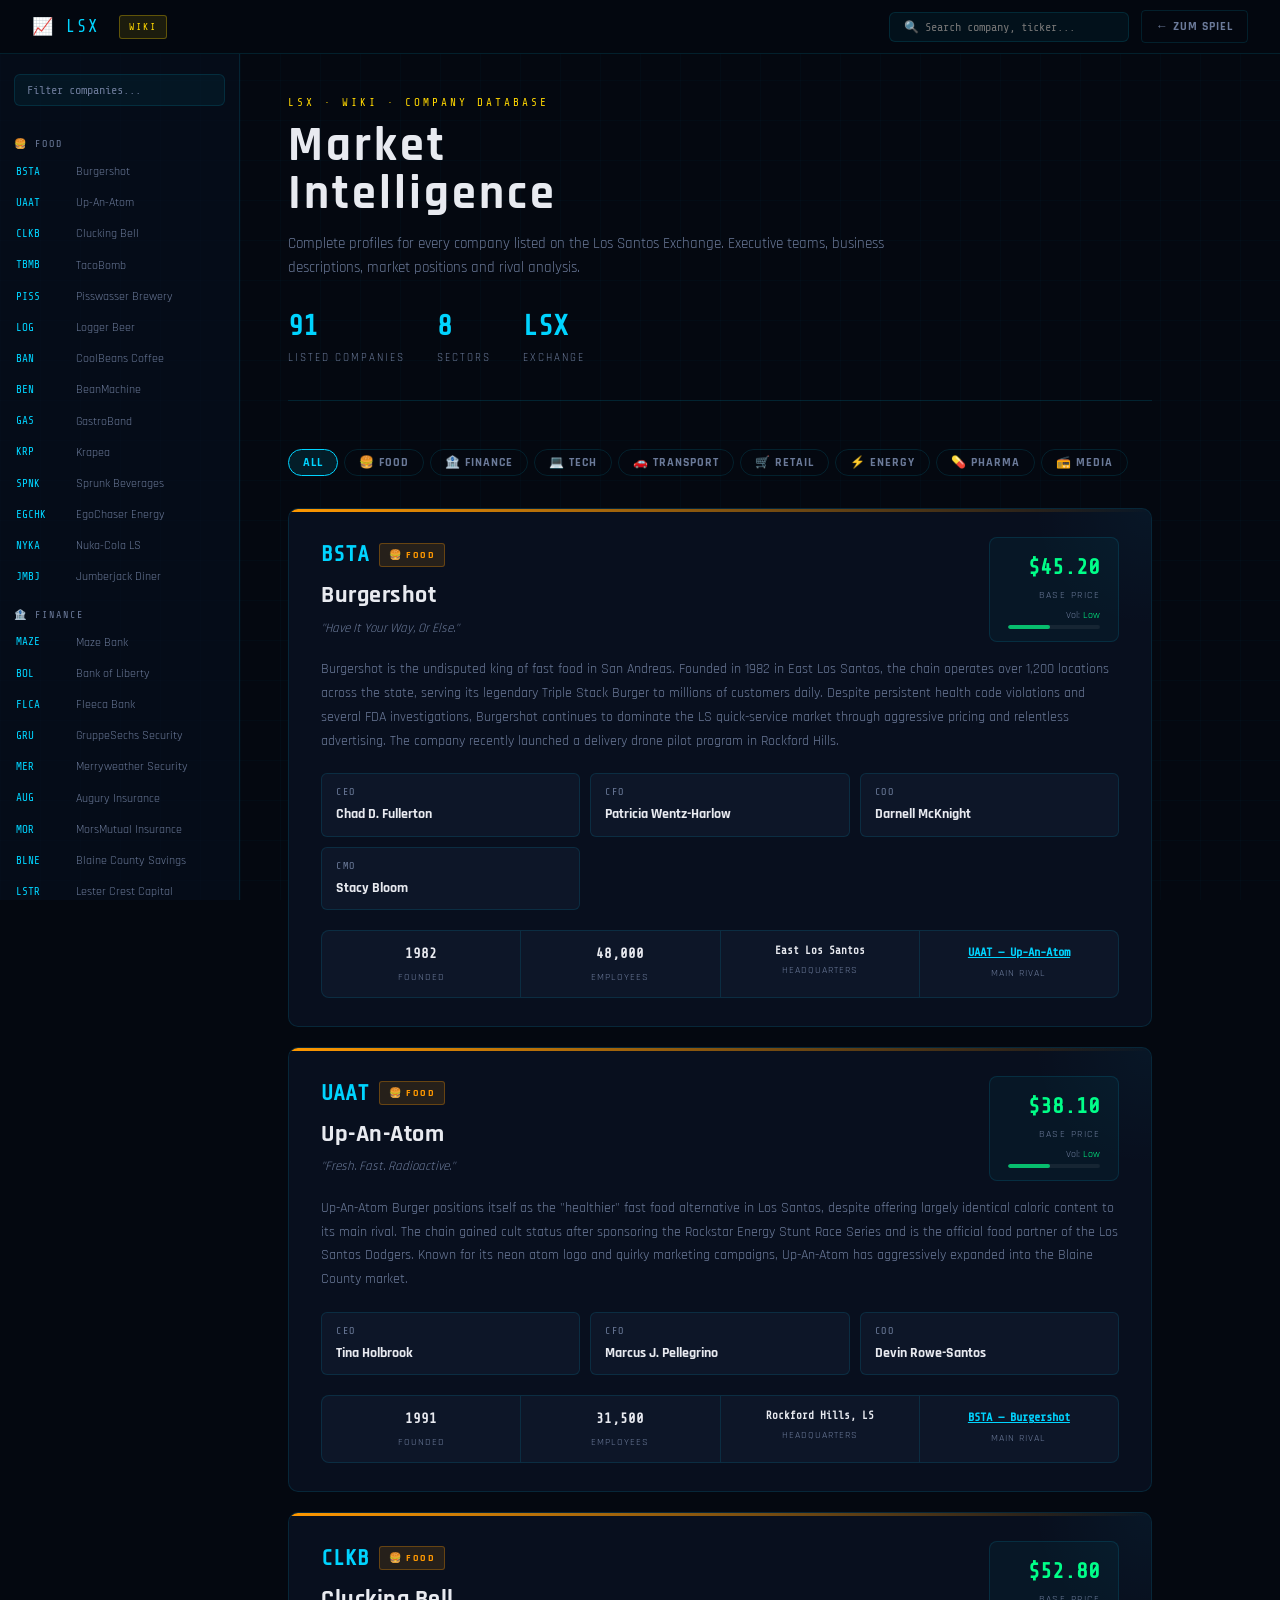
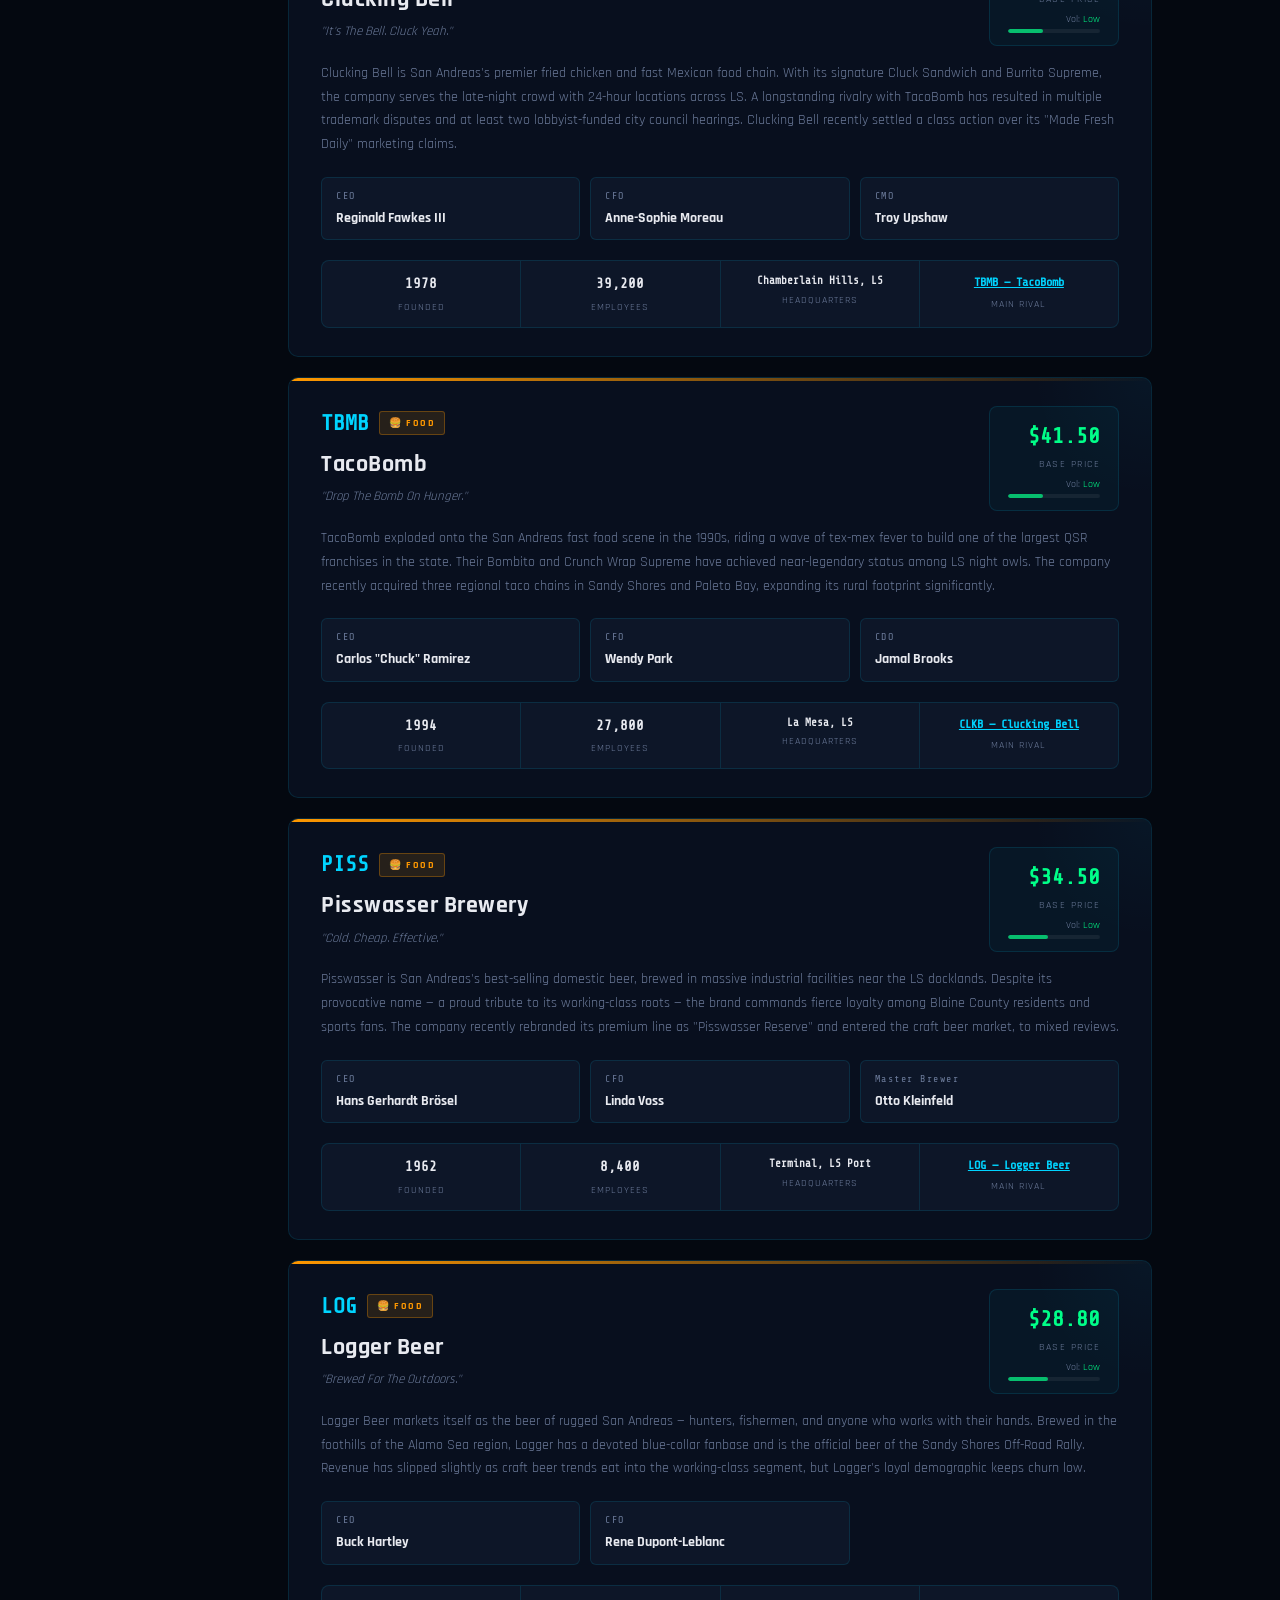
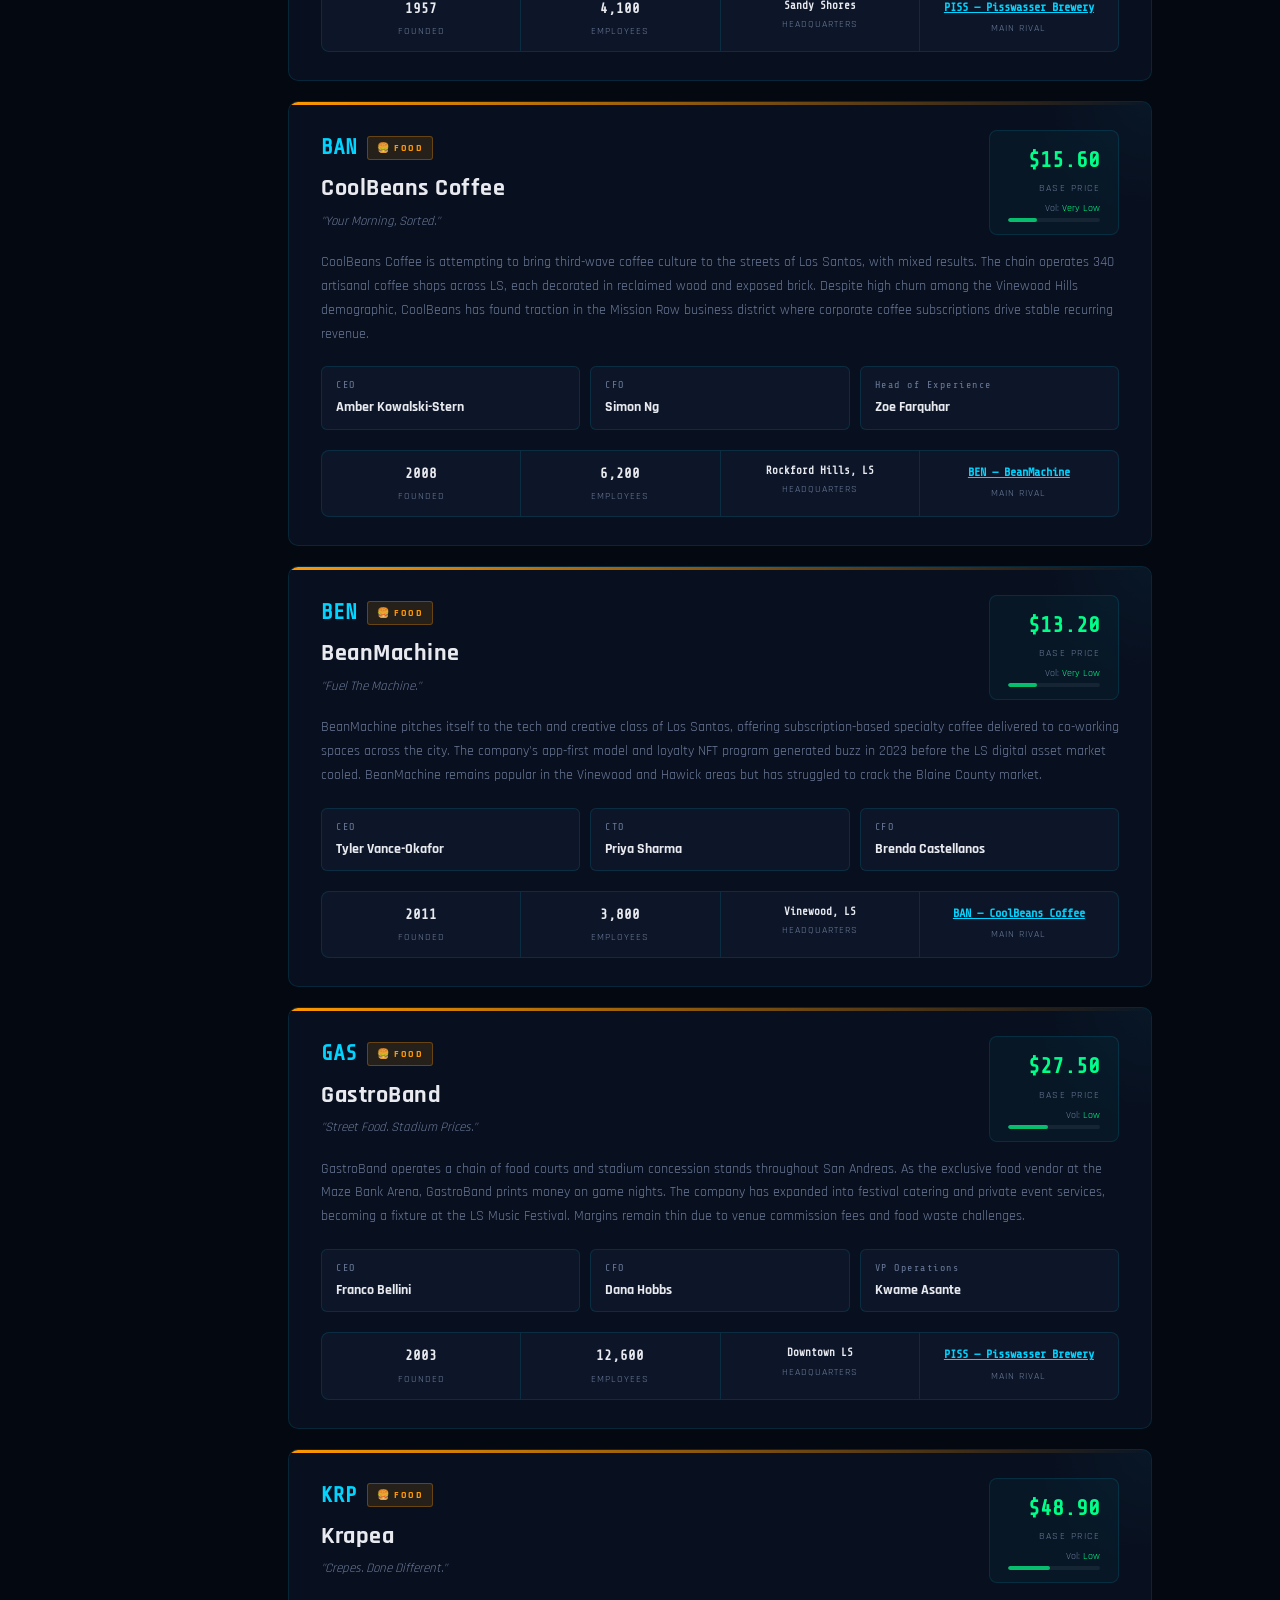
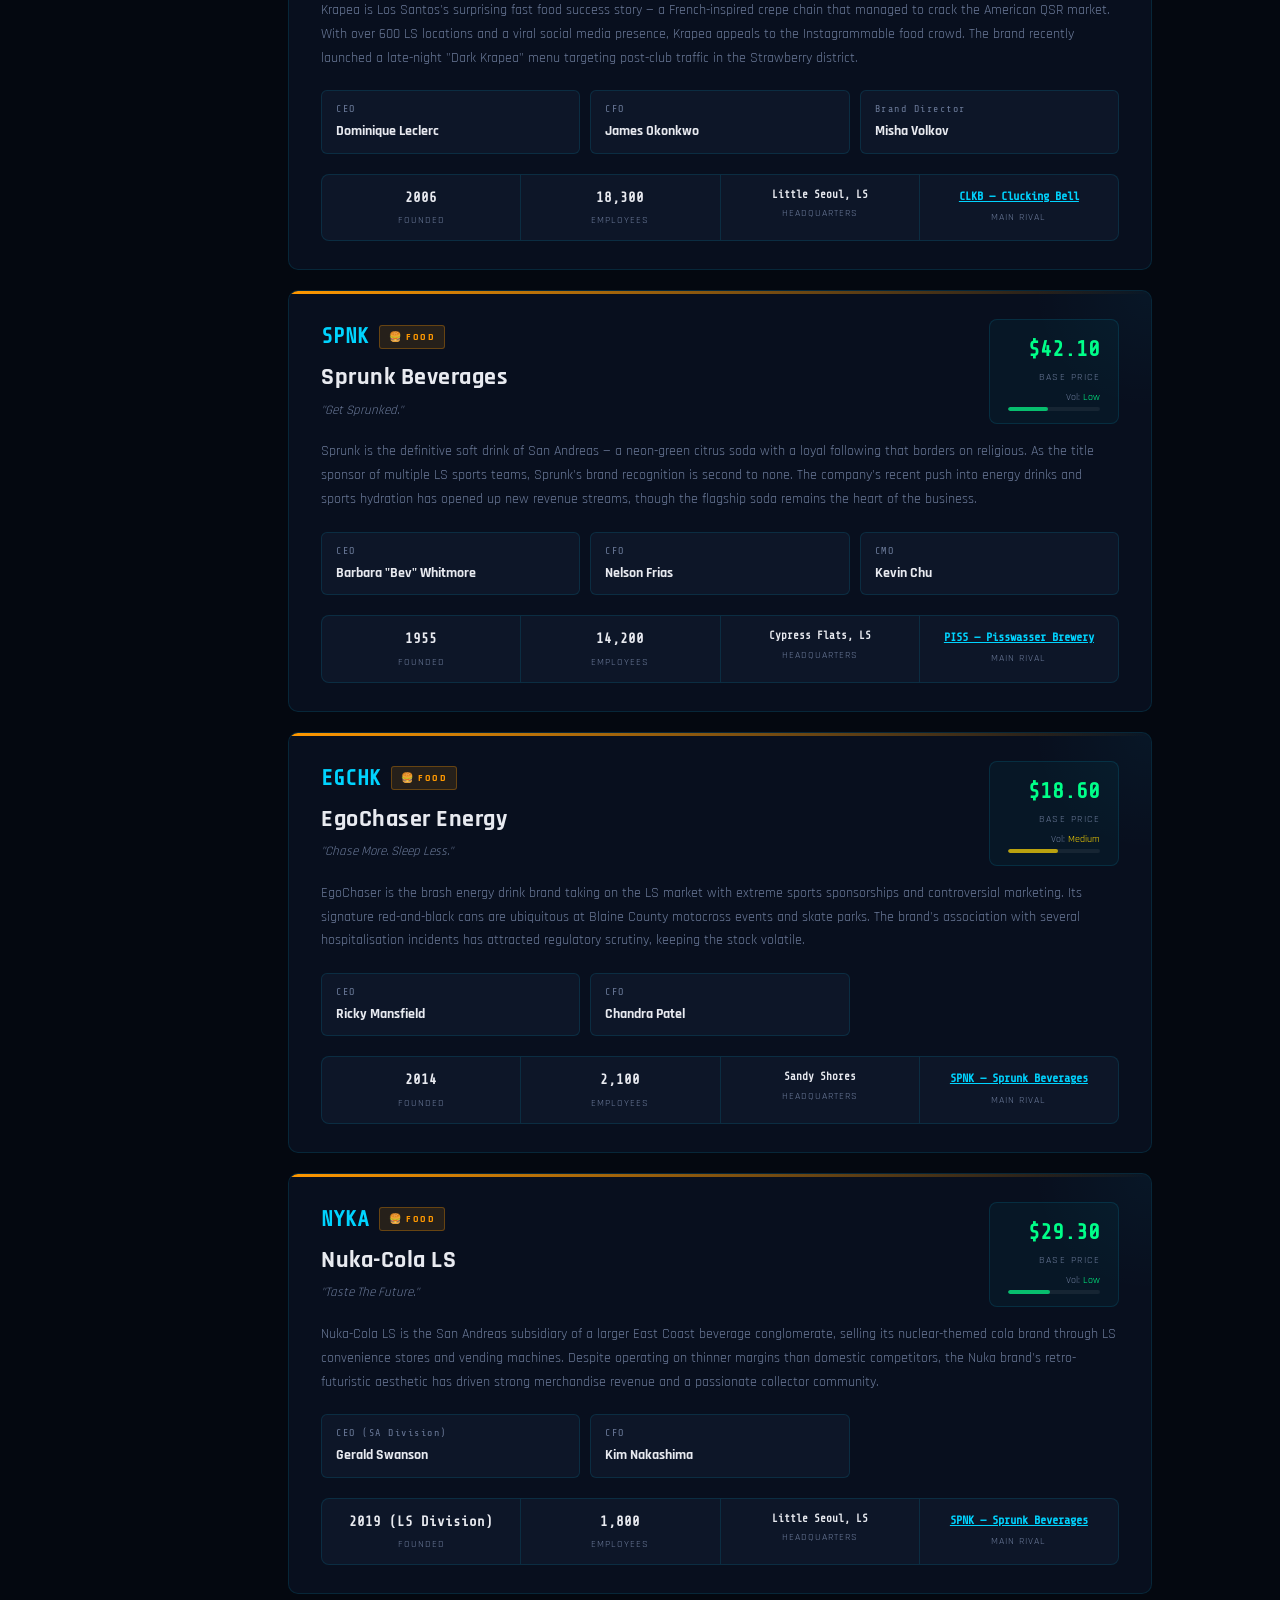
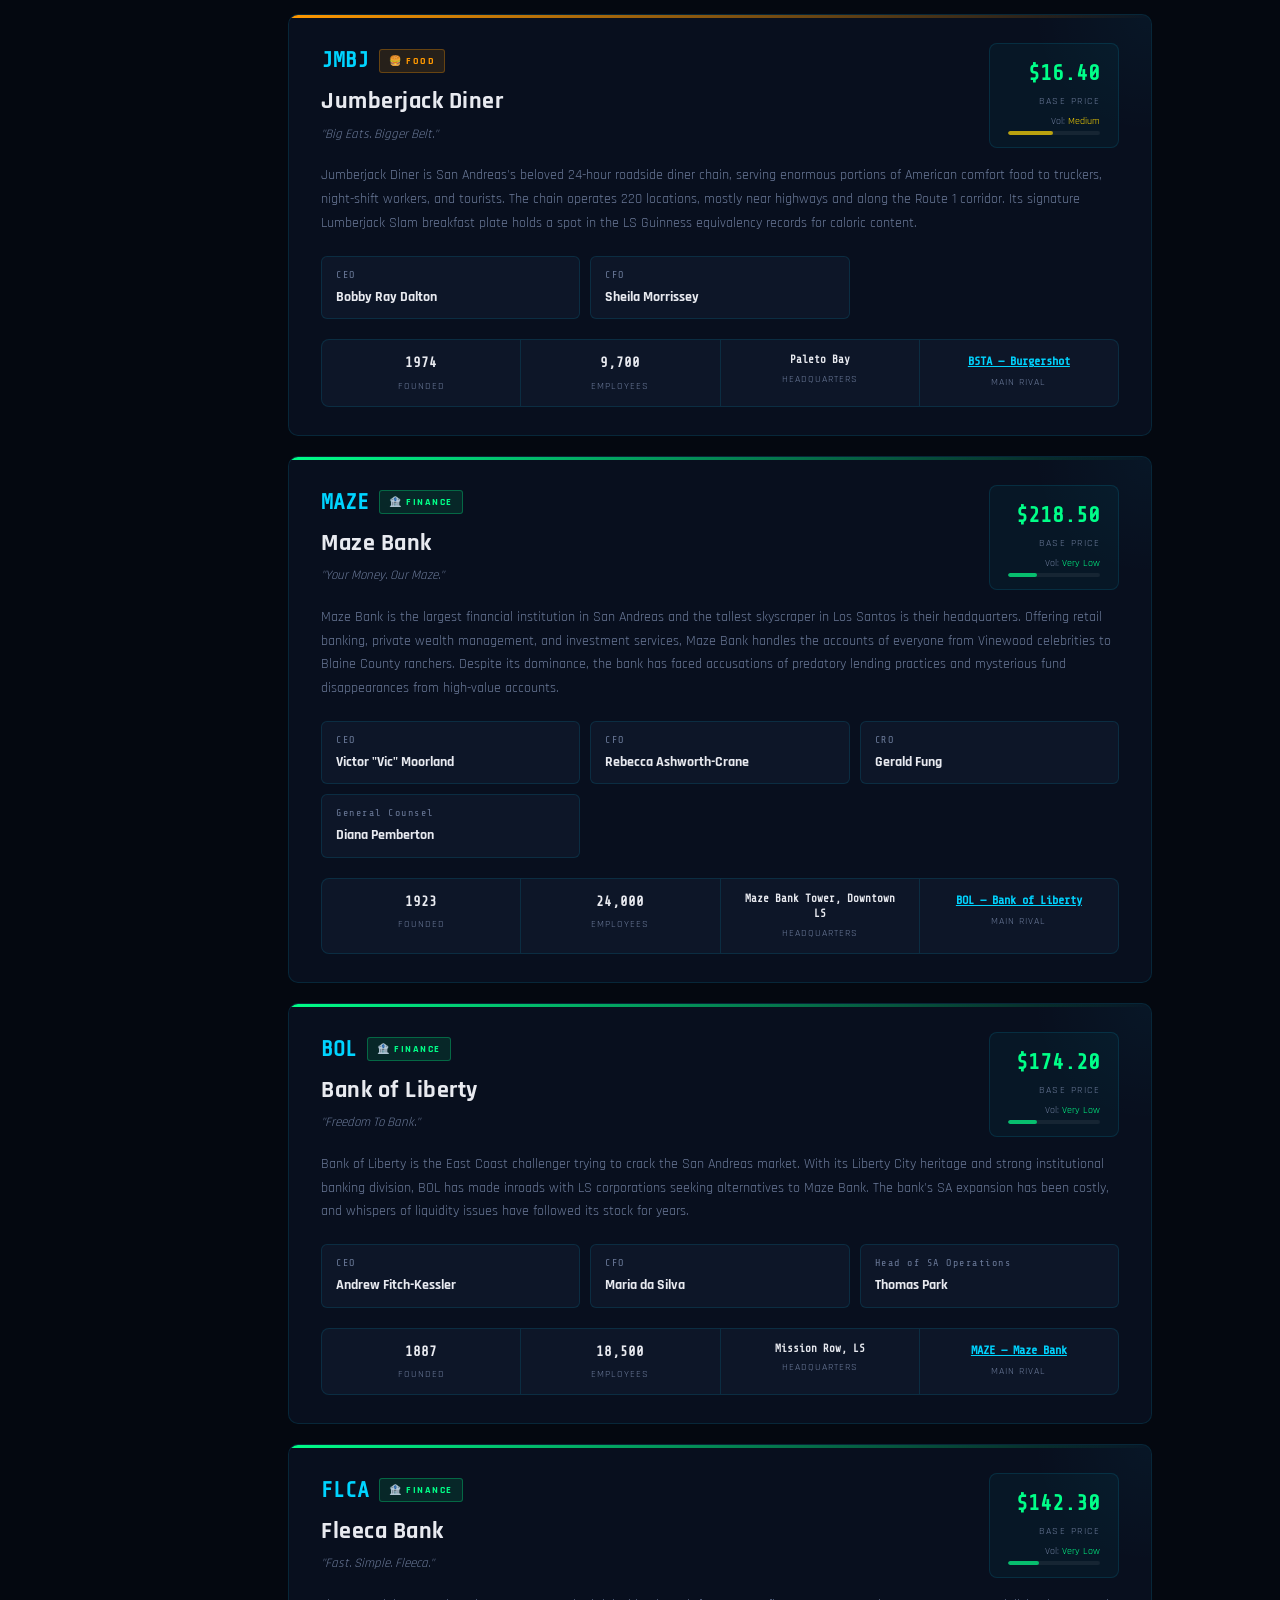
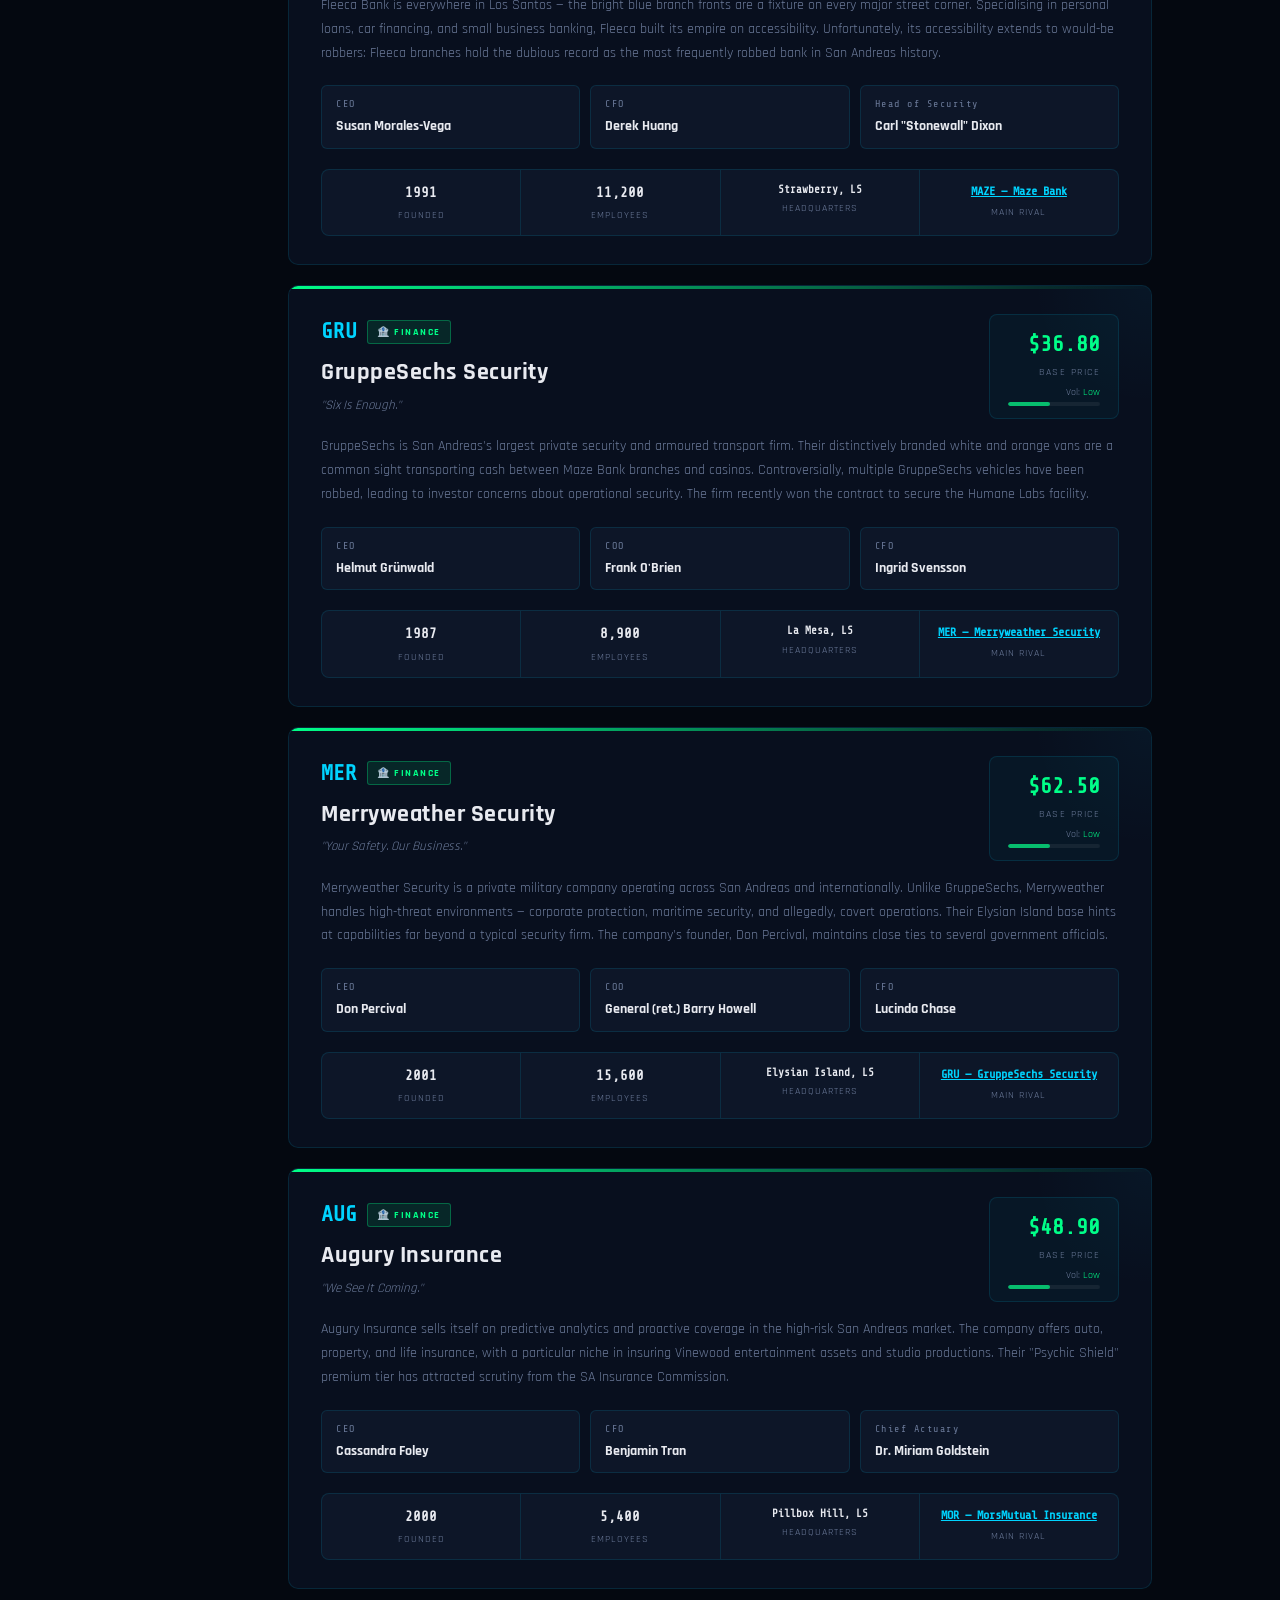
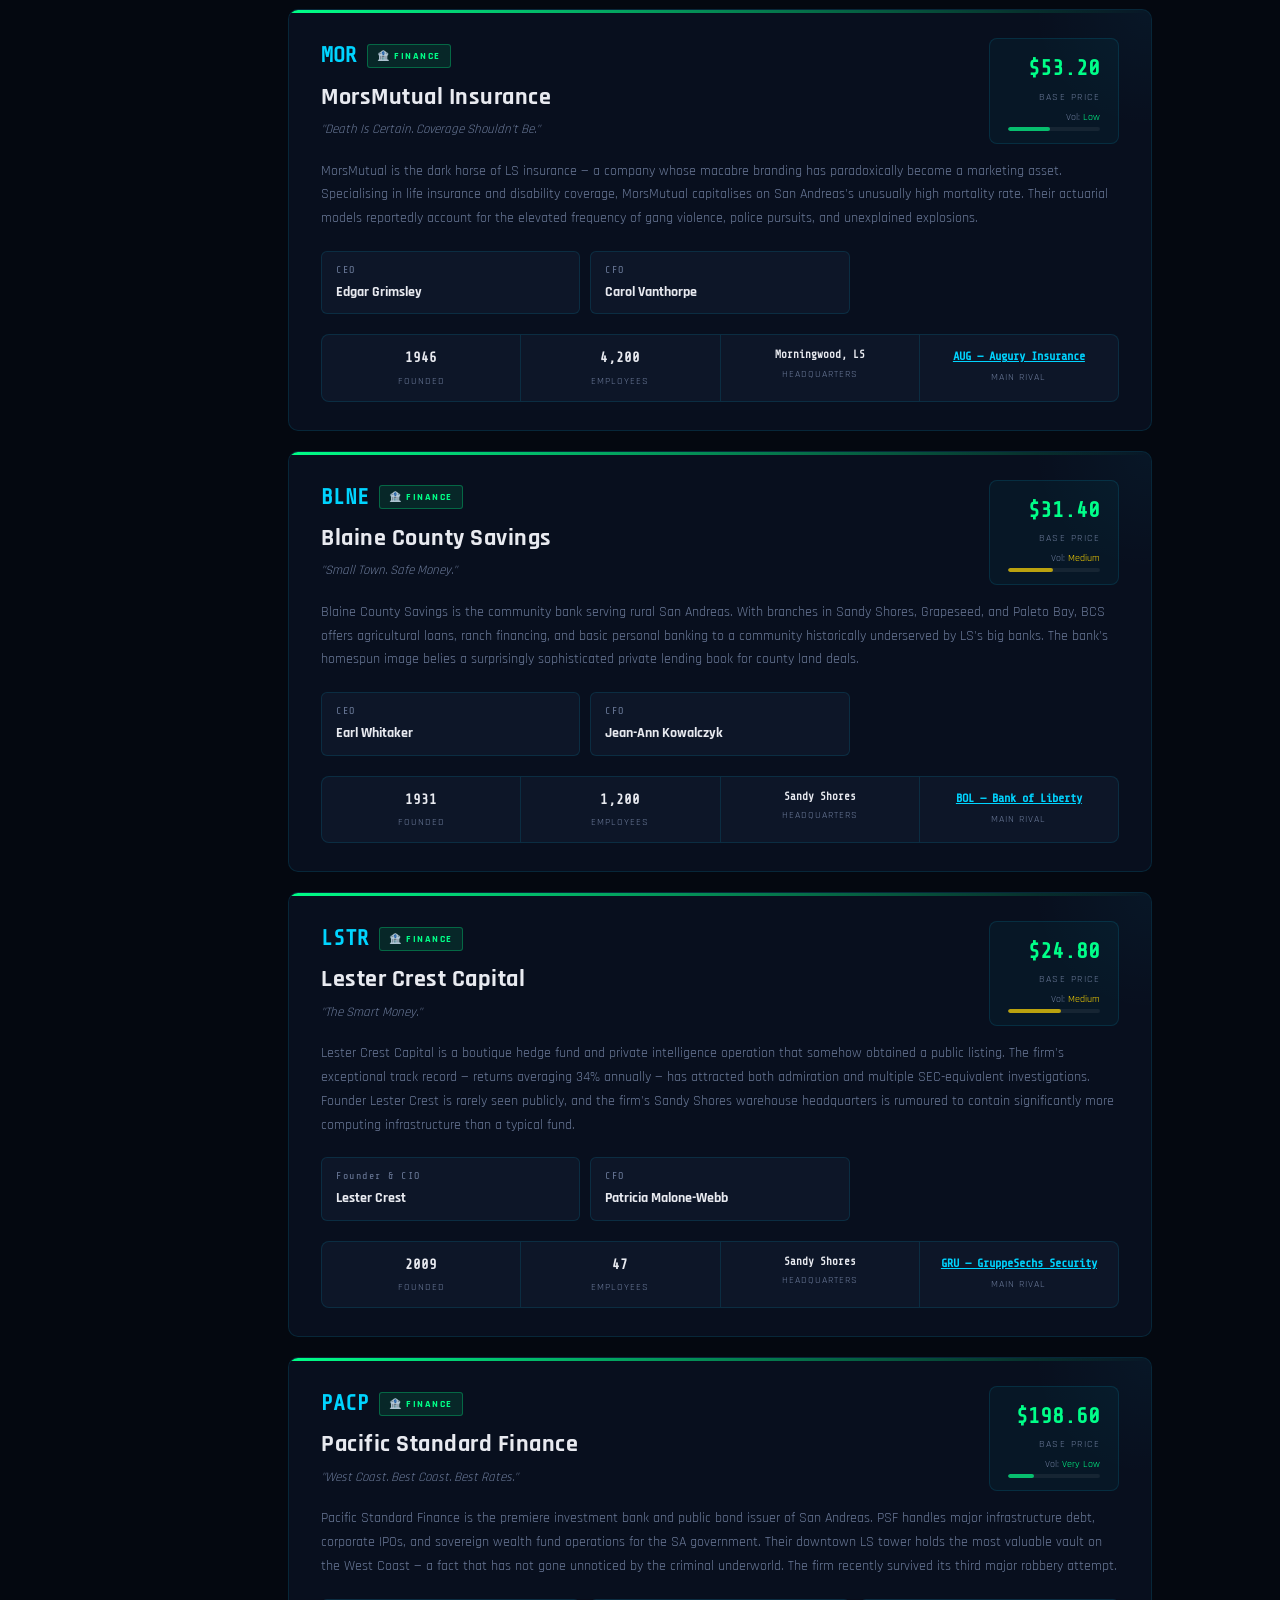
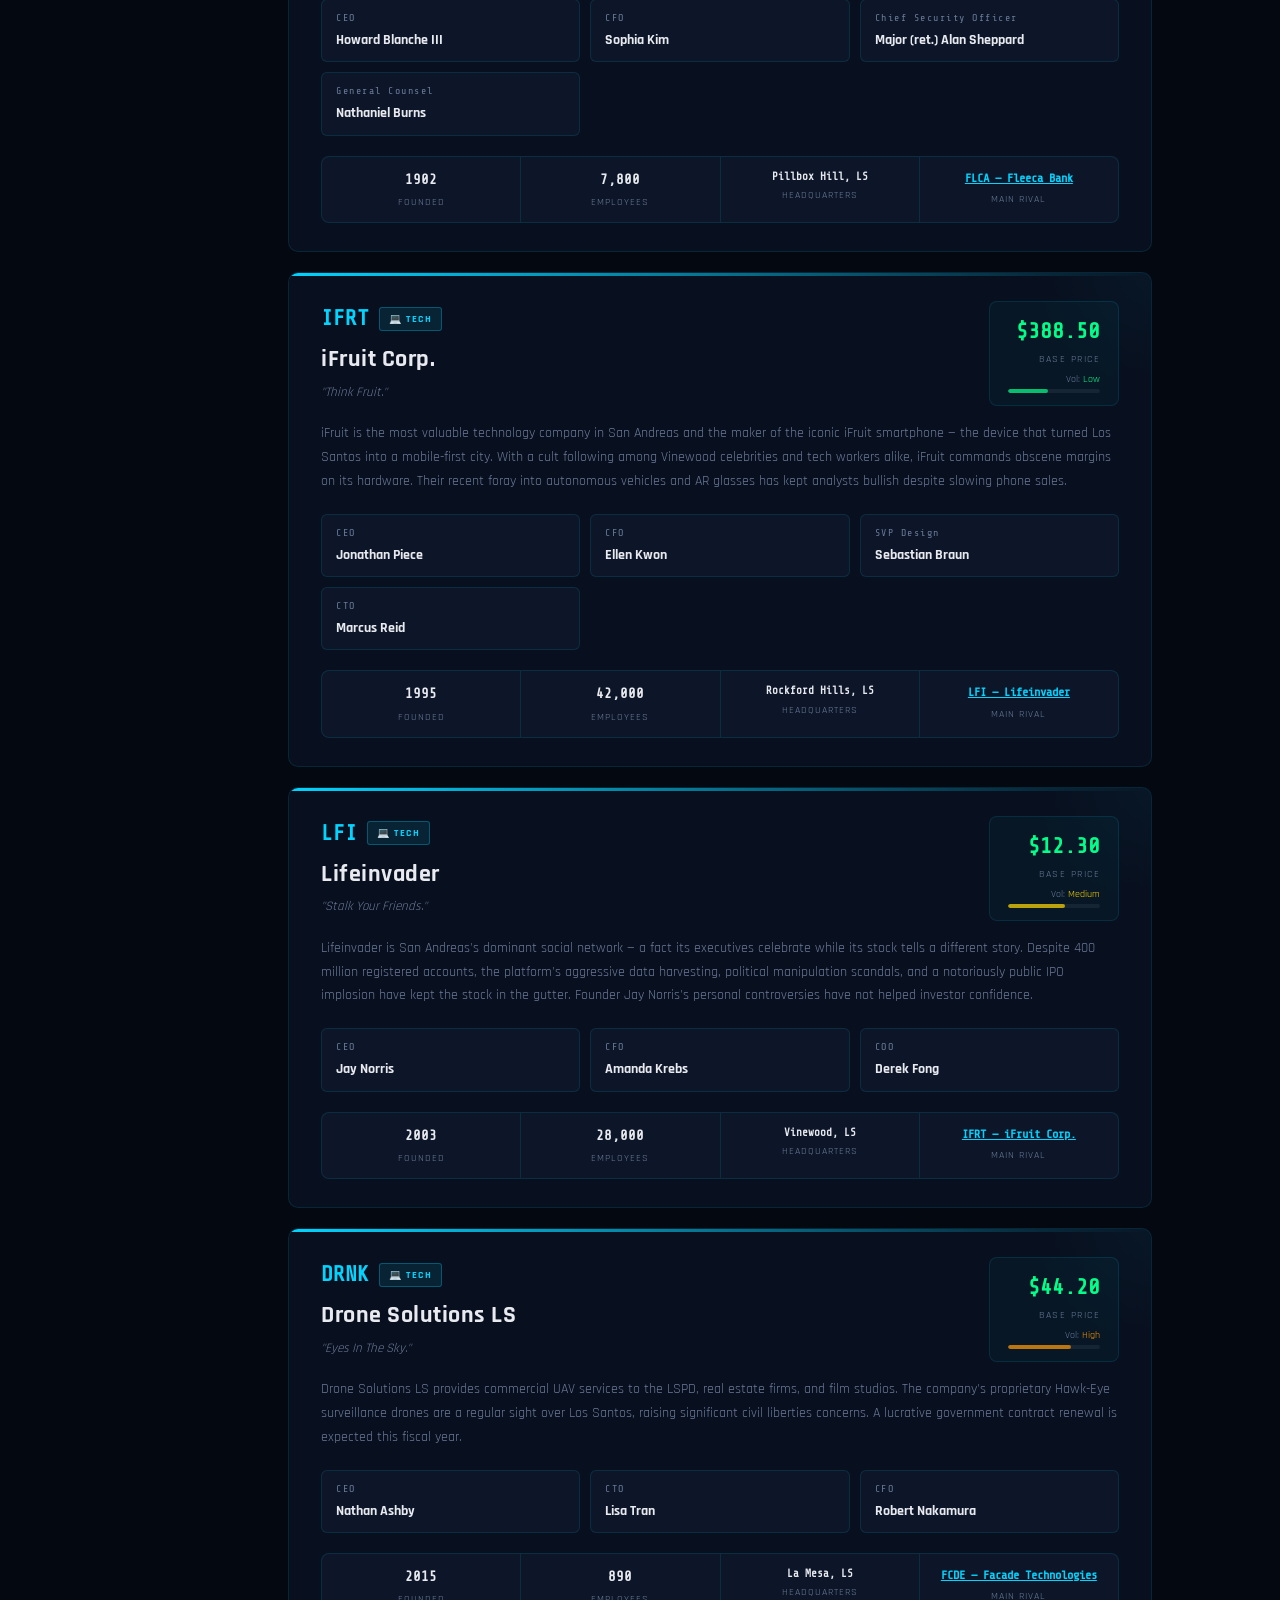
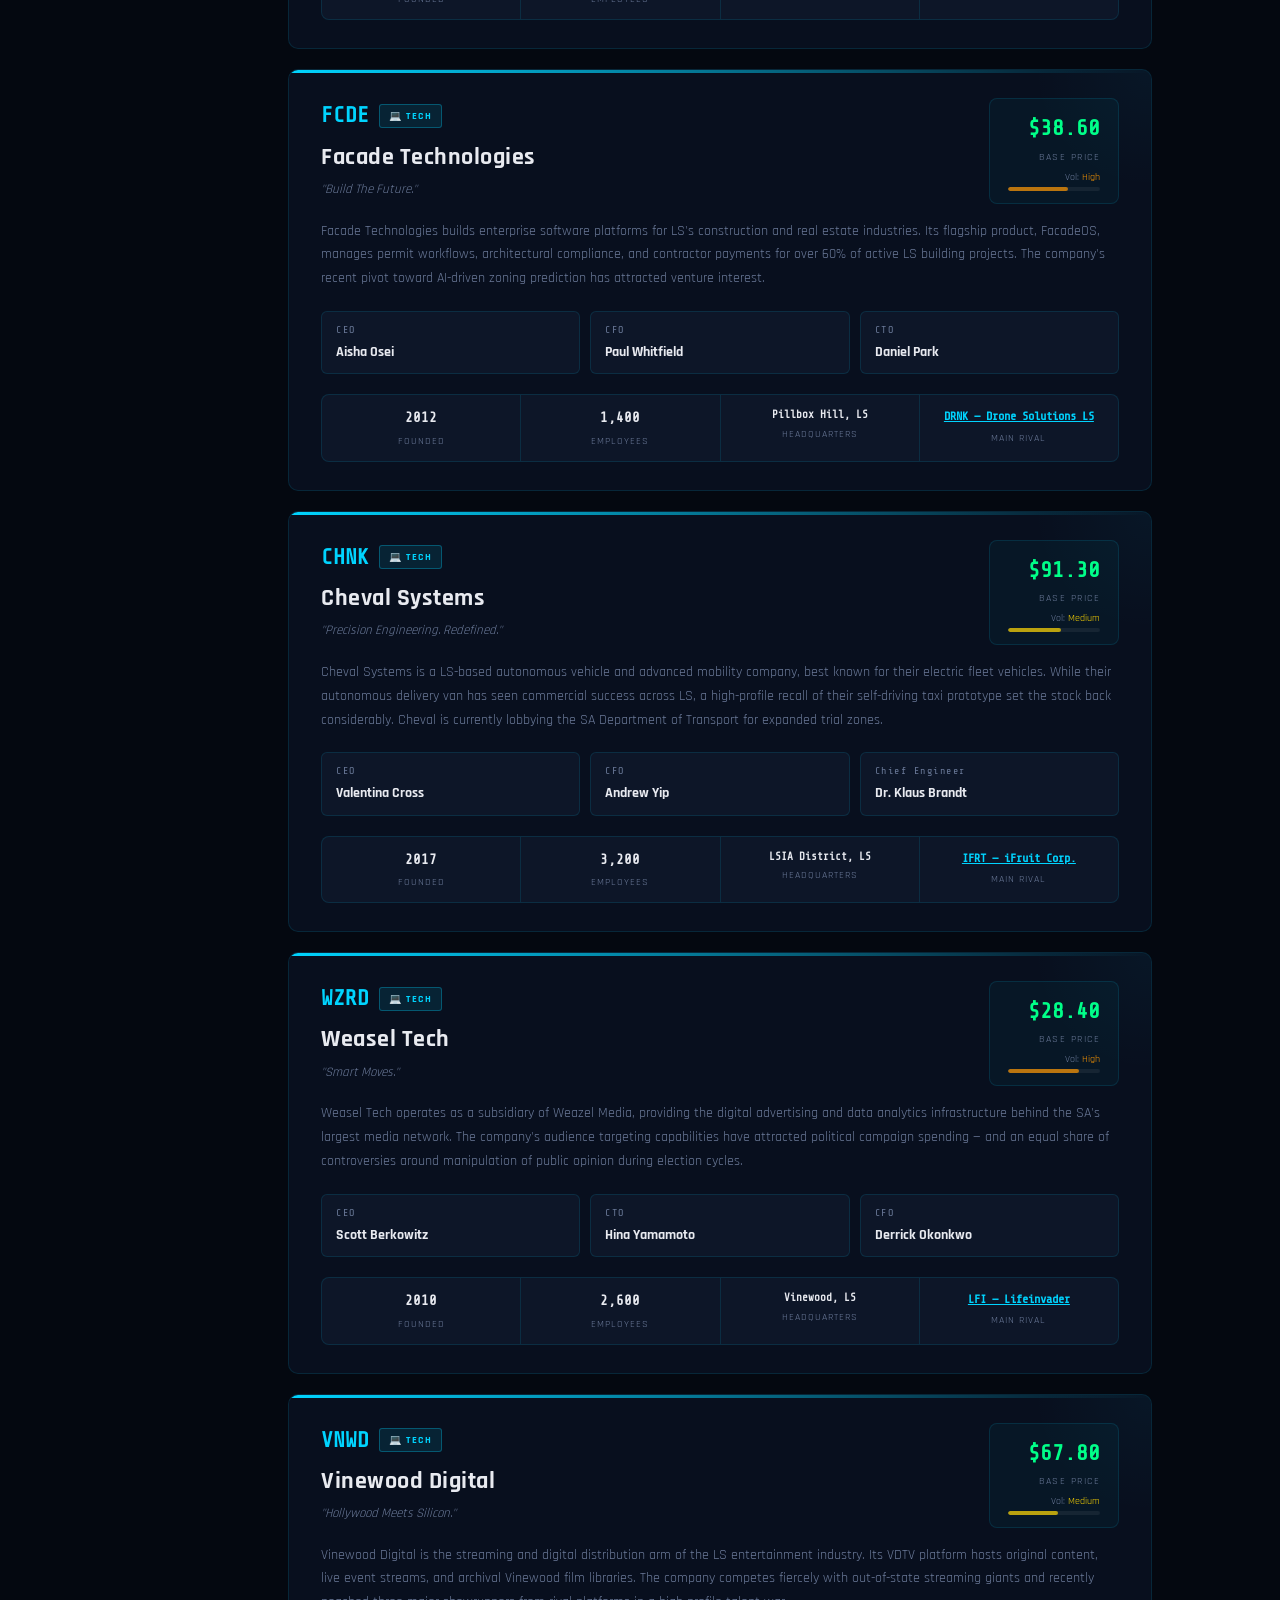
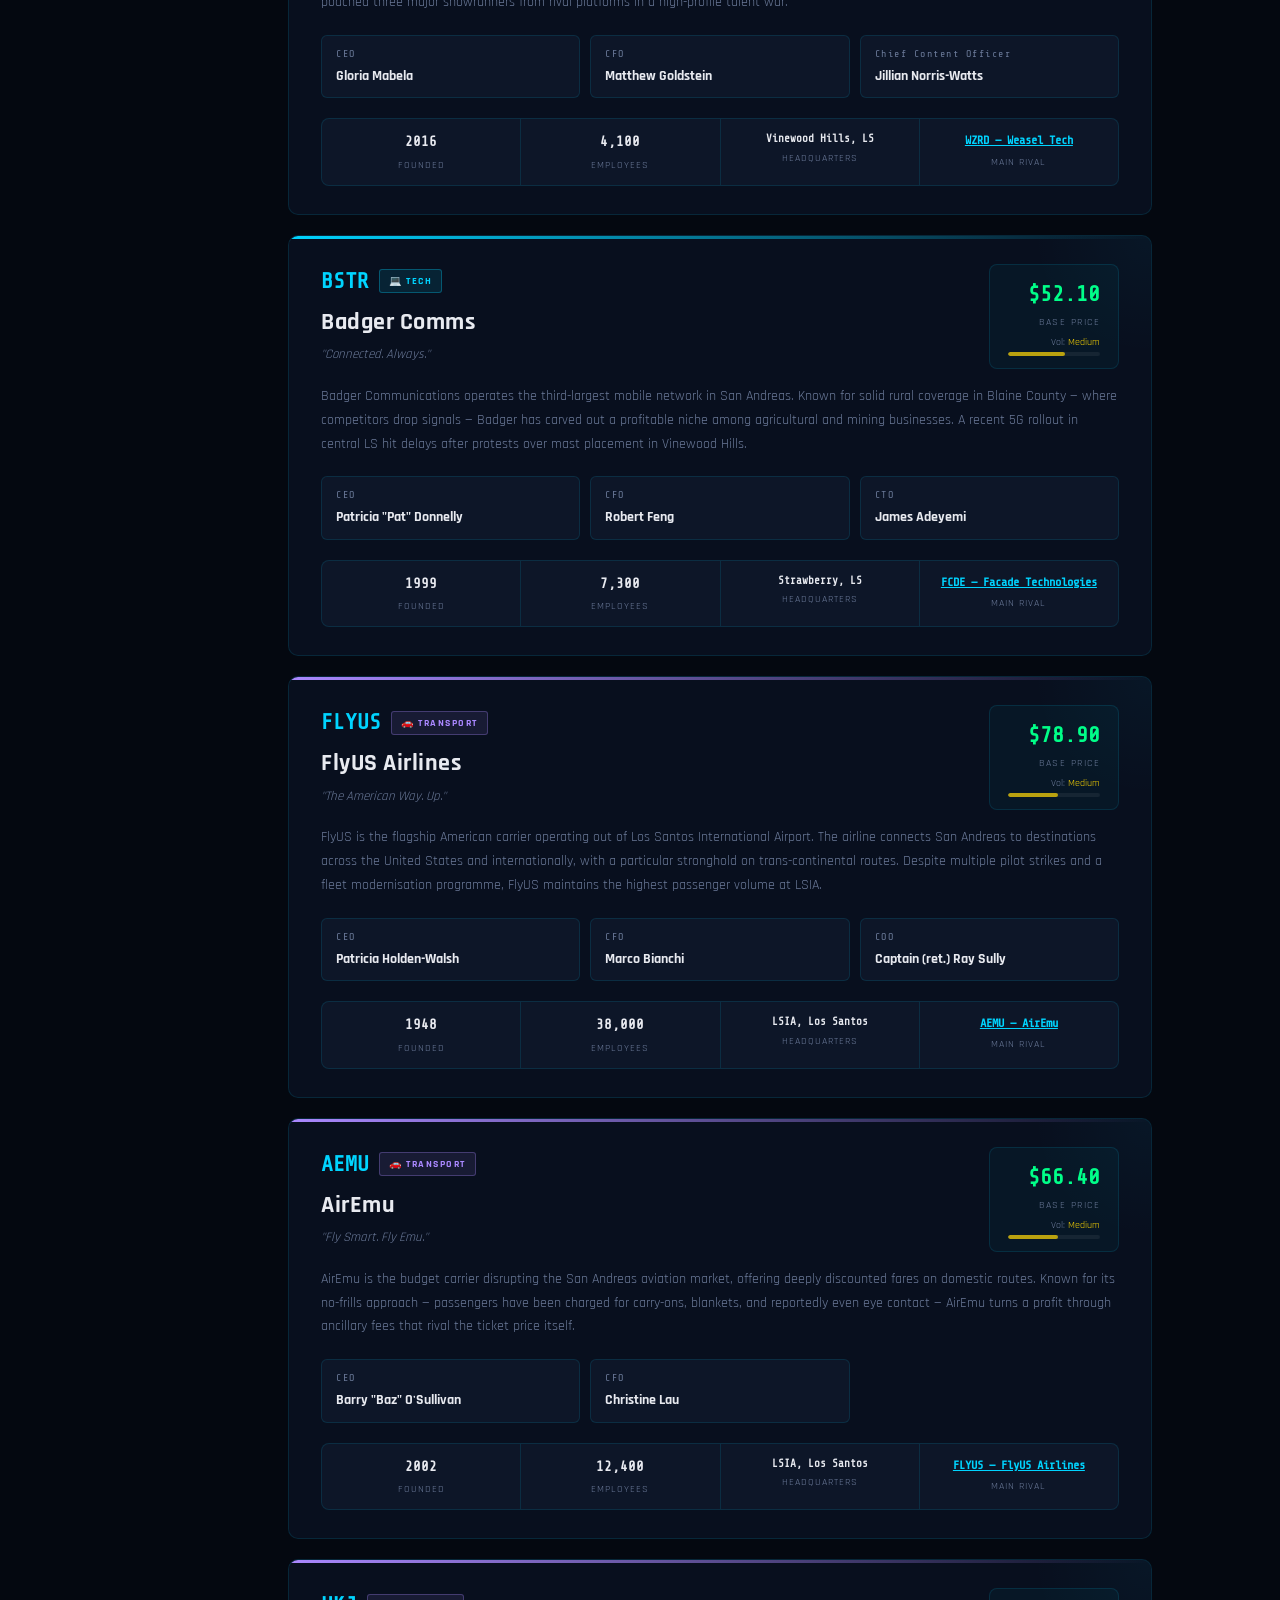
==== wiki/index.html @ ebcfa8e6 "WIKI Update" ====
<!DOCTYPE html>
<html lang="en">
<head>
  <meta charset="UTF-8">
  <meta name="viewport" content="width=device-width, initial-scale=1.0">
  <title>LSX Wiki — Los Santos Exchange</title>
  <link rel="preconnect" href="https://fonts.googleapis.com">
  <link href="https://fonts.googleapis.com/css2?family=Rajdhani:wght@400;600;700&family=Share+Tech+Mono&display=swap" rel="stylesheet">
  <style>
    :root {
      --bg:      #040810;
      --panel:   #080f1e;
      --panel2:  #0d1628;
      --border:  rgba(0,212,255,0.12);
      --accent:  #00d4ff;
      --green:   #00ff88;
      --red:     #ff3355;
      --gold:    #ffd700;
      --text:    #e8eaf0;
      --dim:     #6b7a99;
      --font:    'Rajdhani', sans-serif;
      --mono:    'Share Tech Mono', monospace;
    }

    * { box-sizing: border-box; margin: 0; padding: 0; }

    body {
      background: var(--bg);
      color: var(--text);
      font-family: var(--font);
      font-size: 15px;
      line-height: 1.6;
      min-height: 100vh;
    }

    body::before {
      content: '';
      position: fixed;
      inset: 0;
      background-image:
        linear-gradient(rgba(0,212,255,0.025) 1px, transparent 1px),
        linear-gradient(90deg, rgba(0,212,255,0.025) 1px, transparent 1px);
      background-size: 40px 40px;
      pointer-events: none;
      z-index: 0;
    }

    /* ── Header ── */
    header {
      position: sticky; top: 0; z-index: 200;
      background: rgba(4,8,16,0.96);
      backdrop-filter: blur(16px);
      border-bottom: 1px solid var(--border);
      padding: 0 32px;
      display: flex; align-items: center; justify-content: space-between;
      height: 54px;
    }
    .header-left { display: flex; align-items: center; gap: 20px; }
    .logo { font-family: var(--mono); font-size: 17px; color: var(--accent); letter-spacing: 2px; text-decoration: none; }
    .wiki-badge {
      background: rgba(255,215,0,0.1);
      border: 1px solid rgba(255,215,0,0.3);
      color: var(--gold);
      font-family: var(--mono);
      font-size: 10px;
      letter-spacing: 2px;
      padding: 3px 9px;
      border-radius: 3px;
    }
    .header-right { display: flex; align-items: center; gap: 12px; }
    .back-btn {
      font-family: var(--font); font-weight: 700; font-size: 12px;
      letter-spacing: 1px; color: var(--dim); text-decoration: none;
      border: 1px solid var(--border); padding: 6px 14px; border-radius: 4px;
      transition: all .2s; text-transform: uppercase;
    }
    .back-btn:hover { color: var(--accent); border-color: var(--accent); }

    /* ── Layout ── */
    .layout {
      position: relative; z-index: 1;
      display: grid;
      grid-template-columns: 240px 1fr;
      min-height: calc(100vh - 54px);
    }

    /* ── Sidebar ── */
    nav {
      position: sticky; top: 54px;
      height: calc(100vh - 54px);
      overflow-y: auto;
      border-right: 1px solid var(--border);
      background: rgba(8,15,30,0.6);
      padding: 20px 0;
    }
    nav::-webkit-scrollbar { width: 4px; }
    nav::-webkit-scrollbar-track { background: transparent; }
    nav::-webkit-scrollbar-thumb { background: var(--border); border-radius: 2px; }

    .nav-search {
      margin: 0 14px 16px;
      padding: 8px 12px;
      background: rgba(0,212,255,0.05);
      border: 1px solid var(--border);
      border-radius: 6px;
      color: var(--text);
      font-family: var(--mono);
      font-size: 12px;
      width: calc(100% - 28px);
      outline: none;
    }
    .nav-search::placeholder { color: var(--dim); }
    .nav-search:focus { border-color: rgba(0,212,255,0.4); }

    .nav-sector {
      padding: 6px 14px 4px;
      font-family: var(--mono);
      font-size: 10px;
      letter-spacing: 2px;
      color: var(--dim);
      text-transform: uppercase;
      margin-top: 8px;
    }

    .nav-item {
      display: flex; align-items: center; gap: 8px;
      padding: 6px 14px;
      cursor: pointer;
      transition: background .15s;
      border-left: 2px solid transparent;
      font-size: 13px;
    }
    .nav-item:hover { background: rgba(0,212,255,0.05); }
    .nav-item.active {
      background: rgba(0,212,255,0.08);
      border-left-color: var(--accent);
      color: var(--accent);
    }
    .nav-ticker {
      font-family: var(--mono);
      font-size: 11px;
      color: var(--accent);
      min-width: 52px;
    }
    .nav-item.active .nav-ticker { color: var(--accent); }
    .nav-name { color: var(--dim); font-size: 12px; white-space: nowrap; overflow: hidden; text-overflow: ellipsis; }
    .nav-item.active .nav-name { color: var(--text); }

    /* ── Main ── */
    main {
      padding: 40px 48px;
      max-width: 960px;
    }

    /* ── Hero ── */
    .wiki-hero {
      margin-bottom: 48px;
      padding-bottom: 32px;
      border-bottom: 1px solid var(--border);
    }
    .wiki-tag { font-family: var(--mono); font-size: 11px; letter-spacing: 3px; color: var(--gold); margin-bottom: 10px; }
    .wiki-hero h1 { font-size: 48px; font-weight: 700; letter-spacing: 3px; color: var(--text); line-height: 1; margin-bottom: 14px; }
    .wiki-hero p { color: var(--dim); font-size: 15px; max-width: 600px; }
    .wiki-stats {
      display: flex; gap: 32px; margin-top: 24px;
    }
    .wiki-stat { }
    .wiki-stat-val { font-family: var(--mono); font-size: 28px; color: var(--accent); font-weight: 700; }
    .wiki-stat-lbl { font-size: 11px; letter-spacing: 2px; color: var(--dim); text-transform: uppercase; margin-top: 2px; }

    /* ── Sector Filter ── */
    .sector-bar {
      display: flex; gap: 6px; flex-wrap: wrap;
      margin-bottom: 32px;
    }
    .sector-btn {
      padding: 5px 14px;
      background: transparent;
      border: 1px solid var(--border);
      border-radius: 20px;
      color: var(--dim);
      font-family: var(--font);
      font-weight: 700;
      font-size: 12px;
      letter-spacing: 1px;
      cursor: pointer;
      transition: all .2s;
      text-transform: uppercase;
    }
    .sector-btn:hover { border-color: rgba(0,212,255,0.4); color: var(--text); }
    .sector-btn.active { background: rgba(0,212,255,0.1); border-color: var(--accent); color: var(--accent); }

    /* ── Company Card ── */
    .company-card {
      background: var(--panel);
      border: 1px solid var(--border);
      border-radius: 10px;
      padding: 28px 32px;
      margin-bottom: 20px;
      position: relative;
      overflow: hidden;
      transition: border-color .2s;
      scroll-margin-top: 80px;
    }
    .company-card:hover { border-color: rgba(0,212,255,0.25); }
    .company-card::before {
      content: '';
      position: absolute;
      top: 0; right: 0;
      width: 120px; height: 120px;
      background: radial-gradient(circle at top right, rgba(0,212,255,0.04), transparent 70%);
      pointer-events: none;
    }

    /* Sector color accent line */
    .company-card::after {
      content: '';
      position: absolute;
      top: 0; left: 0;
      width: 100%; height: 3px;
    }
    .company-card[data-sector="FOOD"]::after      { background: linear-gradient(90deg, #ff9800, transparent); }
    .company-card[data-sector="FINANCE"]::after   { background: linear-gradient(90deg, #00ff88, transparent); }
    .company-card[data-sector="TECH"]::after      { background: linear-gradient(90deg, #00d4ff, transparent); }
    .company-card[data-sector="TRANSPORT"]::after { background: linear-gradient(90deg, #aa88ff, transparent); }
    .company-card[data-sector="RETAIL"]::after    { background: linear-gradient(90deg, #ff3355, transparent); }
    .company-card[data-sector="ENERGY"]::after    { background: linear-gradient(90deg, #ffd700, transparent); }
    .company-card[data-sector="PHARMA"]::after    { background: linear-gradient(90deg, #00ffcc, transparent); }
    .company-card[data-sector="MEDIA"]::after     { background: linear-gradient(90deg, #ff66aa, transparent); }

    .card-header {
      display: flex; align-items: flex-start; justify-content: space-between;
      gap: 16px; margin-bottom: 16px;
    }
    .card-header-left { flex: 1; }
    .card-ticker-row { display: flex; align-items: center; gap: 10px; margin-bottom: 4px; }
    .card-ticker {
      font-family: var(--mono);
      font-size: 22px;
      font-weight: 700;
      color: var(--accent);
    }
    .card-sector {
      font-size: 10px;
      font-weight: 700;
      letter-spacing: 1.5px;
      padding: 3px 9px;
      border-radius: 3px;
      text-transform: uppercase;
    }
    .sector-FOOD      { background: rgba(255,152,0,0.12);    color: #ff9800;    border: 1px solid rgba(255,152,0,0.3); }
    .sector-FINANCE   { background: rgba(0,255,136,0.10);    color: #00ff88;    border: 1px solid rgba(0,255,136,0.3); }
    .sector-TECH      { background: rgba(0,212,255,0.10);    color: #00d4ff;    border: 1px solid rgba(0,212,255,0.3); }
    .sector-TRANSPORT { background: rgba(170,136,255,0.10);  color: #aa88ff;    border: 1px solid rgba(170,136,255,0.3); }
    .sector-RETAIL    { background: rgba(255,51,85,0.10);    color: #ff3355;    border: 1px solid rgba(255,51,85,0.3); }
    .sector-ENERGY    { background: rgba(255,215,0,0.10);    color: #ffd700;    border: 1px solid rgba(255,215,0,0.3); }
    .sector-PHARMA    { background: rgba(0,255,204,0.10);    color: #00ffcc;    border: 1px solid rgba(0,255,204,0.3); }
    .sector-MEDIA     { background: rgba(255,102,170,0.10);  color: #ff66aa;    border: 1px solid rgba(255,102,170,0.3); }

    .card-name { font-size: 24px; font-weight: 700; color: var(--text); letter-spacing: 0.5px; }
    .card-tagline { font-size: 13px; color: var(--dim); margin-top: 3px; font-style: italic; }

    .card-price-box {
      text-align: right;
      background: rgba(0,212,255,0.04);
      border: 1px solid var(--border);
      border-radius: 8px;
      padding: 12px 18px;
      min-width: 130px;
    }
    .card-price { font-family: var(--mono); font-size: 22px; color: var(--green); font-weight: 700; }
    .card-price-lbl { font-size: 10px; letter-spacing: 1.5px; color: var(--dim); margin-top: 2px; }
    .card-vol-lbl { font-size: 10px; color: var(--dim); margin-top: 4px; }
    .vol-low    { color: #00ff88; }
    .vol-mid    { color: #ffd700; }
    .vol-high   { color: #ff9800; }
    .vol-veryhigh { color: #ff3355; }

    /* Description */
    .card-desc { color: var(--dim); font-size: 14px; line-height: 1.7; margin-bottom: 20px; }

    /* Management */
    .card-mgmt {
      display: grid;
      grid-template-columns: repeat(auto-fill, minmax(200px, 1fr));
      gap: 10px;
      margin-bottom: 20px;
    }
    .mgmt-item {
      background: var(--panel2);
      border: 1px solid var(--border);
      border-radius: 6px;
      padding: 10px 14px;
    }
    .mgmt-role { font-family: var(--mono); font-size: 10px; letter-spacing: 1.5px; color: var(--dim); }
    .mgmt-name { font-size: 14px; font-weight: 700; color: var(--text); margin-top: 3px; }

    /* Stats row */
    .card-stats {
      display: flex; gap: 0;
      background: var(--panel2);
      border: 1px solid var(--border);
      border-radius: 8px;
      overflow: hidden;
    }
    .card-stat {
      flex: 1;
      padding: 12px 16px;
      border-right: 1px solid var(--border);
      text-align: center;
    }
    .card-stat:last-child { border-right: none; }
    .card-stat-val { font-family: var(--mono); font-size: 14px; color: var(--text); font-weight: 700; }
    .card-stat-lbl { font-size: 10px; letter-spacing: 1px; color: var(--dim); margin-top: 3px; text-transform: uppercase; }
    .rival-link { color: var(--accent); cursor: pointer; text-decoration: underline; }
    .rival-link:hover { color: var(--gold); }

    /* Volatility bar */
    .vol-bar-wrap { display: flex; align-items: center; gap: 8px; margin-top: 2px; }
    .vol-bar {
      flex: 1; height: 4px; background: rgba(255,255,255,0.06);
      border-radius: 2px; overflow: hidden;
    }
    .vol-bar-fill { height: 100%; border-radius: 2px; }

    /* Hidden cards */
    .company-card.hidden { display: none; }

    /* No results */
    .no-results {
      text-align: center; padding: 80px 40px;
      color: var(--dim); font-family: var(--mono);
      font-size: 14px; display: none;
    }

    /* Footer */
    footer {
      position: relative; z-index: 1;
      border-top: 1px solid var(--border);
      padding: 20px 48px;
      display: flex; align-items: center; justify-content: space-between;
      font-family: var(--mono); font-size: 11px; color: var(--dim);
    }
    footer a { color: var(--dim); text-decoration: none; }
    footer a:hover { color: var(--accent); }

    @media (max-width: 900px) {
      .layout { grid-template-columns: 1fr; }
      nav { display: none; }
      main { padding: 24px 20px; }
    }
  </style>
</head>
<body>

<header>
  <div class="header-left">
    <a href="https://los-santos-exchange.de" class="logo">📈 LSX</a>
    <span class="wiki-badge">WIKI</span>
  </div>
  <div class="header-right">
    <input type="text" id="globalSearch" placeholder="🔍 Search company, ticker..." style="
      background: rgba(0,212,255,0.05); border: 1px solid var(--border);
      border-radius: 6px; padding: 7px 14px; color: var(--text);
      font-family: var(--mono); font-size: 12px; outline: none;
      width: 240px; transition: border-color .2s;
    " onfocus="this.style.borderColor='rgba(0,212,255,0.4)'" onblur="this.style.borderColor='rgba(0,212,255,0.12)'">
    <a href="https://los-santos-exchange.de" class="back-btn">← Zum Spiel</a>
  </div>
</header>

<div class="layout">

  <!-- ── Sidebar Navigation ── -->
  <nav id="sideNav">
    <input class="nav-search" type="text" id="navSearch" placeholder="Filter companies...">
    <div id="navList"></div>
  </nav>

  <!-- ── Main Content ── -->
  <main>

    <!-- Hero -->
    <div class="wiki-hero">
      <div class="wiki-tag">LSX · WIKI · COMPANY DATABASE</div>
      <h1>Market<br>Intelligence</h1>
      <p>Complete profiles for every company listed on the Los Santos Exchange. Executive teams, business descriptions, market positions and rival analysis.</p>
      <div class="wiki-stats">
        <div class="wiki-stat">
          <div class="wiki-stat-val" id="statCompanies">92</div>
          <div class="wiki-stat-lbl">Listed Companies</div>
        </div>
        <div class="wiki-stat">
          <div class="wiki-stat-val">8</div>
          <div class="wiki-stat-lbl">Sectors</div>
        </div>
        <div class="wiki-stat">
          <div class="wiki-stat-val">LSX</div>
          <div class="wiki-stat-lbl">Exchange</div>
        </div>
      </div>
    </div>

    <!-- Sector Filter -->
    <div class="sector-bar">
      <button class="sector-btn active" data-sector="ALL" onclick="filterSector('ALL', this)">ALL</button>
      <button class="sector-btn" data-sector="FOOD" onclick="filterSector('FOOD', this)">🍔 FOOD</button>
      <button class="sector-btn" data-sector="FINANCE" onclick="filterSector('FINANCE', this)">🏦 FINANCE</button>
      <button class="sector-btn" data-sector="TECH" onclick="filterSector('TECH', this)">💻 TECH</button>
      <button class="sector-btn" data-sector="TRANSPORT" onclick="filterSector('TRANSPORT', this)">🚗 TRANSPORT</button>
      <button class="sector-btn" data-sector="RETAIL" onclick="filterSector('RETAIL', this)">🛒 RETAIL</button>
      <button class="sector-btn" data-sector="ENERGY" onclick="filterSector('ENERGY', this)">⚡ ENERGY</button>
      <button class="sector-btn" data-sector="PHARMA" onclick="filterSector('PHARMA', this)">💊 PHARMA</button>
      <button class="sector-btn" data-sector="MEDIA" onclick="filterSector('MEDIA', this)">📻 MEDIA</button>
    </div>

    <!-- Company Cards -->
    <div id="companyList"></div>
    <div class="no-results" id="noResults">No companies found matching your search.</div>

  </main>
</div>

<footer>
  <span>© 2026 Los Santos Exchange Wiki · All companies are fictional · GTA V assets © Rockstar Games</span>
  <span>
    <a href="https://los-santos-exchange.de/privacy.html">Privacy</a> ·
    <a href="https://los-santos-exchange.de/tos.html">ToS</a> ·
    <a href="https://los-santos-exchange.de">Play LSX</a>
  </span>
</footer>

<script>
// ═══════════════════════════════════════════════════════
// COMPANY DATABASE
// ═══════════════════════════════════════════════════════
const COMPANIES = [

  // ─────────────────────── FOOD ───────────────────────
  {
    ticker: 'BSTA', name: 'Burgershot', sector: 'FOOD', rival: 'UAAT', basePrice: 45.20, vol: 0.030,
    tagline: '"Have It Your Way, Or Else."',
    desc: 'Burgershot is the undisputed king of fast food in San Andreas. Founded in 1982 in East Los Santos, the chain operates over 1,200 locations across the state, serving its legendary Triple Stack Burger to millions of customers daily. Despite persistent health code violations and several FDA investigations, Burgershot continues to dominate the LS quick-service market through aggressive pricing and relentless advertising. The company recently launched a delivery drone pilot program in Rockford Hills.',
    executives: [
      { role: 'CEO', name: 'Chad D. Fullerton' },
      { role: 'CFO', name: 'Patricia Wentz-Harlow' },
      { role: 'COO', name: 'Darnell McKnight' },
      { role: 'CMO', name: 'Stacy Bloom' },
    ],
    founded: '1982', employees: '48,000', hq: 'East Los Santos',
  },
  {
    ticker: 'UAAT', name: 'Up-An-Atom', sector: 'FOOD', rival: 'BSTA', basePrice: 38.10, vol: 0.030,
    tagline: '"Fresh. Fast. Radioactive."',
    desc: 'Up-An-Atom Burger positions itself as the "healthier" fast food alternative in Los Santos, despite offering largely identical caloric content to its main rival. The chain gained cult status after sponsoring the Rockstar Energy Stunt Race Series and is the official food partner of the Los Santos Dodgers. Known for its neon atom logo and quirky marketing campaigns, Up-An-Atom has aggressively expanded into the Blaine County market.',
    executives: [
      { role: 'CEO', name: 'Tina Holbrook' },
      { role: 'CFO', name: 'Marcus J. Pellegrino' },
      { role: 'COO', name: 'Devin Rowe-Santos' },
    ],
    founded: '1991', employees: '31,500', hq: 'Rockford Hills, LS',
  },
  {
    ticker: 'CLKB', name: 'Clucking Bell', sector: 'FOOD', rival: 'TBMB', basePrice: 52.80, vol: 0.025,
    tagline: '"It\'s The Bell. Cluck Yeah."',
    desc: 'Clucking Bell is San Andreas\'s premier fried chicken and fast Mexican food chain. With its signature Cluck Sandwich and Burrito Supreme, the company serves the late-night crowd with 24-hour locations across LS. A longstanding rivalry with TacoBomb has resulted in multiple trademark disputes and at least two lobbyist-funded city council hearings. Clucking Bell recently settled a class action over its "Made Fresh Daily" marketing claims.',
    executives: [
      { role: 'CEO', name: 'Reginald Fawkes III' },
      { role: 'CFO', name: 'Anne-Sophie Moreau' },
      { role: 'CMO', name: 'Troy Upshaw' },
    ],
    founded: '1978', employees: '39,200', hq: 'Chamberlain Hills, LS',
  },
  {
    ticker: 'TBMB', name: 'TacoBomb', sector: 'FOOD', rival: 'CLKB', basePrice: 41.50, vol: 0.025,
    tagline: '"Drop The Bomb On Hunger."',
    desc: 'TacoBomb exploded onto the San Andreas fast food scene in the 1990s, riding a wave of tex-mex fever to build one of the largest QSR franchises in the state. Their Bombito and Crunch Wrap Supreme have achieved near-legendary status among LS night owls. The company recently acquired three regional taco chains in Sandy Shores and Paleto Bay, expanding its rural footprint significantly.',
    executives: [
      { role: 'CEO', name: 'Carlos "Chuck" Ramirez' },
      { role: 'CFO', name: 'Wendy Park' },
      { role: 'CDO', name: 'Jamal Brooks' },
    ],
    founded: '1994', employees: '27,800', hq: 'La Mesa, LS',
  },
  {
    ticker: 'PISS', name: 'Pisswasser Brewery', sector: 'FOOD', rival: 'LOG', basePrice: 34.50, vol: 0.028,
    tagline: '"Cold. Cheap. Effective."',
    desc: 'Pisswasser is San Andreas\'s best-selling domestic beer, brewed in massive industrial facilities near the LS docklands. Despite its provocative name — a proud tribute to its working-class roots — the brand commands fierce loyalty among Blaine County residents and sports fans. The company recently rebranded its premium line as "Pisswasser Reserve" and entered the craft beer market, to mixed reviews.',
    executives: [
      { role: 'CEO', name: 'Hans Gerhardt Brösel' },
      { role: 'CFO', name: 'Linda Voss' },
      { role: 'Master Brewer', name: 'Otto Kleinfeld' },
    ],
    founded: '1962', employees: '8,400', hq: 'Terminal, LS Port',
  },
  {
    ticker: 'LOG', name: 'Logger Beer', sector: 'FOOD', rival: 'PISS', basePrice: 28.80, vol: 0.028,
    tagline: '"Brewed For The Outdoors."',
    desc: 'Logger Beer markets itself as the beer of rugged San Andreas — hunters, fishermen, and anyone who works with their hands. Brewed in the foothills of the Alamo Sea region, Logger has a devoted blue-collar fanbase and is the official beer of the Sandy Shores Off-Road Rally. Revenue has slipped slightly as craft beer trends eat into the working-class segment, but Logger\'s loyal demographic keeps churn low.',
    executives: [
      { role: 'CEO', name: 'Buck Hartley' },
      { role: 'CFO', name: 'Rene Dupont-Leblanc' },
    ],
    founded: '1957', employees: '4,100', hq: 'Sandy Shores',
  },
  {
    ticker: 'BAN', name: 'CoolBeans Coffee', sector: 'FOOD', rival: 'BEN', basePrice: 15.60, vol: 0.020,
    tagline: '"Your Morning, Sorted."',
    desc: 'CoolBeans Coffee is attempting to bring third-wave coffee culture to the streets of Los Santos, with mixed results. The chain operates 340 artisanal coffee shops across LS, each decorated in reclaimed wood and exposed brick. Despite high churn among the Vinewood Hills demographic, CoolBeans has found traction in the Mission Row business district where corporate coffee subscriptions drive stable recurring revenue.',
    executives: [
      { role: 'CEO', name: 'Amber Kowalski-Stern' },
      { role: 'CFO', name: 'Simon Ng' },
      { role: 'Head of Experience', name: 'Zoe Farquhar' },
    ],
    founded: '2008', employees: '6,200', hq: 'Rockford Hills, LS',
  },
  {
    ticker: 'BEN', name: 'BeanMachine', sector: 'FOOD', rival: 'BAN', basePrice: 13.20, vol: 0.020,
    tagline: '"Fuel The Machine."',
    desc: 'BeanMachine pitches itself to the tech and creative class of Los Santos, offering subscription-based specialty coffee delivered to co-working spaces across the city. The company\'s app-first model and loyalty NFT program generated buzz in 2023 before the LS digital asset market cooled. BeanMachine remains popular in the Vinewood and Hawick areas but has struggled to crack the Blaine County market.',
    executives: [
      { role: 'CEO', name: 'Tyler Vance-Okafor' },
      { role: 'CTO', name: 'Priya Sharma' },
      { role: 'CFO', name: 'Brenda Castellanos' },
    ],
    founded: '2011', employees: '3,800', hq: 'Vinewood, LS',
  },
  {
    ticker: 'GAS', name: 'GastroBand', sector: 'FOOD', rival: 'PISS', basePrice: 27.50, vol: 0.028,
    tagline: '"Street Food. Stadium Prices."',
    desc: 'GastroBand operates a chain of food courts and stadium concession stands throughout San Andreas. As the exclusive food vendor at the Maze Bank Arena, GastroBand prints money on game nights. The company has expanded into festival catering and private event services, becoming a fixture at the LS Music Festival. Margins remain thin due to venue commission fees and food waste challenges.',
    executives: [
      { role: 'CEO', name: 'Franco Bellini' },
      { role: 'CFO', name: 'Dana Hobbs' },
      { role: 'VP Operations', name: 'Kwame Asante' },
    ],
    founded: '2003', employees: '12,600', hq: 'Downtown LS',
  },
  {
    ticker: 'KRP', name: 'Krapea', sector: 'FOOD', rival: 'CLKB', basePrice: 48.90, vol: 0.030,
    tagline: '"Crepes. Done Different."',
    desc: 'Krapea is Los Santos\'s surprising fast food success story — a French-inspired crepe chain that managed to crack the American QSR market. With over 600 LS locations and a viral social media presence, Krapea appeals to the Instagrammable food crowd. The brand recently launched a late-night "Dark Krapea" menu targeting post-club traffic in the Strawberry district.',
    executives: [
      { role: 'CEO', name: 'Dominique Leclerc' },
      { role: 'CFO', name: 'James Okonkwo' },
      { role: 'Brand Director', name: 'Misha Volkov' },
    ],
    founded: '2006', employees: '18,300', hq: 'Little Seoul, LS',
  },
  {
    ticker: 'SPNK', name: 'Sprunk Beverages', sector: 'FOOD', rival: 'PISS', basePrice: 42.10, vol: 0.028,
    tagline: '"Get Sprunked."',
    desc: 'Sprunk is the definitive soft drink of San Andreas — a neon-green citrus soda with a loyal following that borders on religious. As the title sponsor of multiple LS sports teams, Sprunk\'s brand recognition is second to none. The company\'s recent push into energy drinks and sports hydration has opened up new revenue streams, though the flagship soda remains the heart of the business.',
    executives: [
      { role: 'CEO', name: 'Barbara "Bev" Whitmore' },
      { role: 'CFO', name: 'Nelson Frias' },
      { role: 'CMO', name: 'Kevin Chu' },
    ],
    founded: '1955', employees: '14,200', hq: 'Cypress Flats, LS',
  },
  {
    ticker: 'EGCHK', name: 'EgoChaser Energy', sector: 'FOOD', rival: 'SPNK', basePrice: 18.60, vol: 0.035,
    tagline: '"Chase More. Sleep Less."',
    desc: 'EgoChaser is the brash energy drink brand taking on the LS market with extreme sports sponsorships and controversial marketing. Its signature red-and-black cans are ubiquitous at Blaine County motocross events and skate parks. The brand\'s association with several hospitalisation incidents has attracted regulatory scrutiny, keeping the stock volatile.',
    executives: [
      { role: 'CEO', name: 'Ricky Mansfield' },
      { role: 'CFO', name: 'Chandra Patel' },
    ],
    founded: '2014', employees: '2,100', hq: 'Sandy Shores',
  },
  {
    ticker: 'NYKA', name: 'Nuka-Cola LS', sector: 'FOOD', rival: 'SPNK', basePrice: 29.30, vol: 0.030,
    tagline: '"Taste The Future."',
    desc: 'Nuka-Cola LS is the San Andreas subsidiary of a larger East Coast beverage conglomerate, selling its nuclear-themed cola brand through LS convenience stores and vending machines. Despite operating on thinner margins than domestic competitors, the Nuka brand\'s retro-futuristic aesthetic has driven strong merchandise revenue and a passionate collector community.',
    executives: [
      { role: 'CEO (SA Division)', name: 'Gerald Swanson' },
      { role: 'CFO', name: 'Kim Nakashima' },
    ],
    founded: '2019 (LS Division)', employees: '1,800', hq: 'Little Seoul, LS',
  },
  {
    ticker: 'JMBJ', name: 'Jumberjack Diner', sector: 'FOOD', rival: 'BSTA', basePrice: 16.40, vol: 0.032,
    tagline: '"Big Eats. Bigger Belt."',
    desc: 'Jumberjack Diner is San Andreas\'s beloved 24-hour roadside diner chain, serving enormous portions of American comfort food to truckers, night-shift workers, and tourists. The chain operates 220 locations, mostly near highways and along the Route 1 corridor. Its signature Lumberjack Slam breakfast plate holds a spot in the LS Guinness equivalency records for caloric content.',
    executives: [
      { role: 'CEO', name: 'Bobby Ray Dalton' },
      { role: 'CFO', name: 'Sheila Morrissey' },
    ],
    founded: '1974', employees: '9,700', hq: 'Paleto Bay',
  },

  // ─────────────────────── FINANCE ───────────────────────
  {
    ticker: 'MAZE', name: 'Maze Bank', sector: 'FINANCE', rival: 'BOL', basePrice: 218.50, vol: 0.020,
    tagline: '"Your Money. Our Maze."',
    desc: 'Maze Bank is the largest financial institution in San Andreas and the tallest skyscraper in Los Santos is their headquarters. Offering retail banking, private wealth management, and investment services, Maze Bank handles the accounts of everyone from Vinewood celebrities to Blaine County ranchers. Despite its dominance, the bank has faced accusations of predatory lending practices and mysterious fund disappearances from high-value accounts.',
    executives: [
      { role: 'CEO', name: 'Victor "Vic" Moorland' },
      { role: 'CFO', name: 'Rebecca Ashworth-Crane' },
      { role: 'CRO', name: 'Gerald Fung' },
      { role: 'General Counsel', name: 'Diana Pemberton' },
    ],
    founded: '1923', employees: '24,000', hq: 'Maze Bank Tower, Downtown LS',
  },
  {
    ticker: 'BOL', name: 'Bank of Liberty', sector: 'FINANCE', rival: 'MAZE', basePrice: 174.20, vol: 0.020,
    tagline: '"Freedom To Bank."',
    desc: 'Bank of Liberty is the East Coast challenger trying to crack the San Andreas market. With its Liberty City heritage and strong institutional banking division, BOL has made inroads with LS corporations seeking alternatives to Maze Bank. The bank\'s SA expansion has been costly, and whispers of liquidity issues have followed its stock for years.',
    executives: [
      { role: 'CEO', name: 'Andrew Fitch-Kessler' },
      { role: 'CFO', name: 'Maria da Silva' },
      { role: 'Head of SA Operations', name: 'Thomas Park' },
    ],
    founded: '1887', employees: '18,500', hq: 'Mission Row, LS',
  },
  {
    ticker: 'FLCA', name: 'Fleeca Bank', sector: 'FINANCE', rival: 'MAZE', basePrice: 142.30, vol: 0.022,
    tagline: '"Fast. Simple. Fleeca."',
    desc: 'Fleeca Bank is everywhere in Los Santos — the bright blue branch fronts are a fixture on every major street corner. Specialising in personal loans, car financing, and small business banking, Fleeca built its empire on accessibility. Unfortunately, its accessibility extends to would-be robbers: Fleeca branches hold the dubious record as the most frequently robbed bank in San Andreas history.',
    executives: [
      { role: 'CEO', name: 'Susan Morales-Vega' },
      { role: 'CFO', name: 'Derek Huang' },
      { role: 'Head of Security', name: 'Carl "Stonewall" Dixon' },
    ],
    founded: '1991', employees: '11,200', hq: 'Strawberry, LS',
  },
  {
    ticker: 'GRU', name: 'GruppeSechs Security', sector: 'FINANCE', rival: 'MER', basePrice: 36.80, vol: 0.030,
    tagline: '"Six Is Enough."',
    desc: 'GruppeSechs is San Andreas\'s largest private security and armoured transport firm. Their distinctively branded white and orange vans are a common sight transporting cash between Maze Bank branches and casinos. Controversially, multiple GruppeSechs vehicles have been robbed, leading to investor concerns about operational security. The firm recently won the contract to secure the Humane Labs facility.',
    executives: [
      { role: 'CEO', name: 'Helmut Grünwald' },
      { role: 'COO', name: 'Frank O\'Brien' },
      { role: 'CFO', name: 'Ingrid Svensson' },
    ],
    founded: '1987', employees: '8,900', hq: 'La Mesa, LS',
  },
  {
    ticker: 'MER', name: 'Merryweather Security', sector: 'FINANCE', rival: 'GRU', basePrice: 62.50, vol: 0.030,
    tagline: '"Your Safety. Our Business."',
    desc: 'Merryweather Security is a private military company operating across San Andreas and internationally. Unlike GruppeSechs, Merryweather handles high-threat environments — corporate protection, maritime security, and allegedly, covert operations. Their Elysian Island base hints at capabilities far beyond a typical security firm. The company\'s founder, Don Percival, maintains close ties to several government officials.',
    executives: [
      { role: 'CEO', name: 'Don Percival' },
      { role: 'COO', name: 'General (ret.) Barry Howell' },
      { role: 'CFO', name: 'Lucinda Chase' },
    ],
    founded: '2001', employees: '15,600', hq: 'Elysian Island, LS',
  },
  {
    ticker: 'AUG', name: 'Augury Insurance', sector: 'FINANCE', rival: 'MOR', basePrice: 48.90, vol: 0.030,
    tagline: '"We See It Coming."',
    desc: 'Augury Insurance sells itself on predictive analytics and proactive coverage in the high-risk San Andreas market. The company offers auto, property, and life insurance, with a particular niche in insuring Vinewood entertainment assets and studio productions. Their "Psychic Shield" premium tier has attracted scrutiny from the SA Insurance Commission.',
    executives: [
      { role: 'CEO', name: 'Cassandra Foley' },
      { role: 'CFO', name: 'Benjamin Tran' },
      { role: 'Chief Actuary', name: 'Dr. Miriam Goldstein' },
    ],
    founded: '2000', employees: '5,400', hq: 'Pillbox Hill, LS',
  },
  {
    ticker: 'MOR', name: 'MorsMutual Insurance', sector: 'FINANCE', rival: 'AUG', basePrice: 53.20, vol: 0.030,
    tagline: '"Death Is Certain. Coverage Shouldn\'t Be."',
    desc: 'MorsMutual is the dark horse of LS insurance — a company whose macabre branding has paradoxically become a marketing asset. Specialising in life insurance and disability coverage, MorsMutual capitalises on San Andreas\'s unusually high mortality rate. Their actuarial models reportedly account for the elevated frequency of gang violence, police pursuits, and unexplained explosions.',
    executives: [
      { role: 'CEO', name: 'Edgar Grimsley' },
      { role: 'CFO', name: 'Carol Vanthorpe' },
    ],
    founded: '1946', employees: '4,200', hq: 'Morningwood, LS',
  },
  {
    ticker: 'BLNE', name: 'Blaine County Savings', sector: 'FINANCE', rival: 'BOL', basePrice: 31.40, vol: 0.032,
    tagline: '"Small Town. Safe Money."',
    desc: 'Blaine County Savings is the community bank serving rural San Andreas. With branches in Sandy Shores, Grapeseed, and Paleto Bay, BCS offers agricultural loans, ranch financing, and basic personal banking to a community historically underserved by LS\'s big banks. The bank\'s homespun image belies a surprisingly sophisticated private lending book for county land deals.',
    executives: [
      { role: 'CEO', name: 'Earl Whitaker' },
      { role: 'CFO', name: 'Jean-Ann Kowalczyk' },
    ],
    founded: '1931', employees: '1,200', hq: 'Sandy Shores',
  },
  {
    ticker: 'LSTR', name: 'Lester Crest Capital', sector: 'FINANCE', rival: 'GRU', basePrice: 24.80, vol: 0.038,
    tagline: '"The Smart Money."',
    desc: 'Lester Crest Capital is a boutique hedge fund and private intelligence operation that somehow obtained a public listing. The firm\'s exceptional track record — returns averaging 34% annually — has attracted both admiration and multiple SEC-equivalent investigations. Founder Lester Crest is rarely seen publicly, and the firm\'s Sandy Shores warehouse headquarters is rumoured to contain significantly more computing infrastructure than a typical fund.',
    executives: [
      { role: 'Founder & CIO', name: 'Lester Crest' },
      { role: 'CFO', name: 'Patricia Malone-Webb' },
    ],
    founded: '2009', employees: '47', hq: 'Sandy Shores',
  },
  {
    ticker: 'PACP', name: 'Pacific Standard Finance', sector: 'FINANCE', rival: 'FLCA', basePrice: 198.60, vol: 0.018,
    tagline: '"West Coast. Best Coast. Best Rates."',
    desc: 'Pacific Standard Finance is the premiere investment bank and public bond issuer of San Andreas. PSF handles major infrastructure debt, corporate IPOs, and sovereign wealth fund operations for the SA government. Their downtown LS tower holds the most valuable vault on the West Coast — a fact that has not gone unnoticed by the criminal underworld. The firm recently survived its third major robbery attempt.',
    executives: [
      { role: 'CEO', name: 'Howard Blanche III' },
      { role: 'CFO', name: 'Sophia Kim' },
      { role: 'Chief Security Officer', name: 'Major (ret.) Alan Sheppard' },
      { role: 'General Counsel', name: 'Nathaniel Burns' },
    ],
    founded: '1902', employees: '7,800', hq: 'Pillbox Hill, LS',
  },

  // ─────────────────────── TECH ───────────────────────
  {
    ticker: 'IFRT', name: 'iFruit Corp.', sector: 'TECH', rival: 'LFI', basePrice: 388.50, vol: 0.028,
    tagline: '"Think Fruit."',
    desc: 'iFruit is the most valuable technology company in San Andreas and the maker of the iconic iFruit smartphone — the device that turned Los Santos into a mobile-first city. With a cult following among Vinewood celebrities and tech workers alike, iFruit commands obscene margins on its hardware. Their recent foray into autonomous vehicles and AR glasses has kept analysts bullish despite slowing phone sales.',
    executives: [
      { role: 'CEO', name: 'Jonathan Piece' },
      { role: 'CFO', name: 'Ellen Kwon' },
      { role: 'SVP Design', name: 'Sebastian Braun' },
      { role: 'CTO', name: 'Marcus Reid' },
    ],
    founded: '1995', employees: '42,000', hq: 'Rockford Hills, LS',
  },
  {
    ticker: 'LFI', name: 'Lifeinvader', sector: 'TECH', rival: 'IFRT', basePrice: 12.30, vol: 0.040,
    tagline: '"Stalk Your Friends."',
    desc: 'Lifeinvader is San Andreas\'s dominant social network — a fact its executives celebrate while its stock tells a different story. Despite 400 million registered accounts, the platform\'s aggressive data harvesting, political manipulation scandals, and a notoriously public IPO implosion have kept the stock in the gutter. Founder Jay Norris\'s personal controversies have not helped investor confidence.',
    executives: [
      { role: 'CEO', name: 'Jay Norris' },
      { role: 'CFO', name: 'Amanda Krebs' },
      { role: 'COO', name: 'Derek Fong' },
    ],
    founded: '2003', employees: '28,000', hq: 'Vinewood, LS',
  },
  {
    ticker: 'DRNK', name: 'Drone Solutions LS', sector: 'TECH', rival: 'FCDE', basePrice: 44.20, vol: 0.045,
    tagline: '"Eyes In The Sky."',
    desc: 'Drone Solutions LS provides commercial UAV services to the LSPD, real estate firms, and film studios. The company\'s proprietary Hawk-Eye surveillance drones are a regular sight over Los Santos, raising significant civil liberties concerns. A lucrative government contract renewal is expected this fiscal year.',
    executives: [
      { role: 'CEO', name: 'Nathan Ashby' },
      { role: 'CTO', name: 'Lisa Tran' },
      { role: 'CFO', name: 'Robert Nakamura' },
    ],
    founded: '2015', employees: '890', hq: 'La Mesa, LS',
  },
  {
    ticker: 'FCDE', name: 'Facade Technologies', sector: 'TECH', rival: 'DRNK', basePrice: 38.60, vol: 0.042,
    tagline: '"Build The Future."',
    desc: 'Facade Technologies builds enterprise software platforms for LS\'s construction and real estate industries. Its flagship product, FacadeOS, manages permit workflows, architectural compliance, and contractor payments for over 60% of active LS building projects. The company\'s recent pivot toward AI-driven zoning prediction has attracted venture interest.',
    executives: [
      { role: 'CEO', name: 'Aisha Osei' },
      { role: 'CFO', name: 'Paul Whitfield' },
      { role: 'CTO', name: 'Daniel Park' },
    ],
    founded: '2012', employees: '1,400', hq: 'Pillbox Hill, LS',
  },
  {
    ticker: 'CHNK', name: 'Cheval Systems', sector: 'TECH', rival: 'IFRT', basePrice: 91.30, vol: 0.038,
    tagline: '"Precision Engineering. Redefined."',
    desc: 'Cheval Systems is a LS-based autonomous vehicle and advanced mobility company, best known for their electric fleet vehicles. While their autonomous delivery van has seen commercial success across LS, a high-profile recall of their self-driving taxi prototype set the stock back considerably. Cheval is currently lobbying the SA Department of Transport for expanded trial zones.',
    executives: [
      { role: 'CEO', name: 'Valentina Cross' },
      { role: 'CFO', name: 'Andrew Yip' },
      { role: 'Chief Engineer', name: 'Dr. Klaus Brandt' },
    ],
    founded: '2017', employees: '3,200', hq: 'LSIA District, LS',
  },
  {
    ticker: 'WZRD', name: 'Weasel Tech', sector: 'TECH', rival: 'LFI', basePrice: 28.40, vol: 0.050,
    tagline: '"Smart Moves."',
    desc: 'Weasel Tech operates as a subsidiary of Weazel Media, providing the digital advertising and data analytics infrastructure behind the SA\'s largest media network. The company\'s audience targeting capabilities have attracted political campaign spending — and an equal share of controversies around manipulation of public opinion during election cycles.',
    executives: [
      { role: 'CEO', name: 'Scott Berkowitz' },
      { role: 'CTO', name: 'Hina Yamamoto' },
      { role: 'CFO', name: 'Derrick Okonkwo' },
    ],
    founded: '2010', employees: '2,600', hq: 'Vinewood, LS',
  },
  {
    ticker: 'VNWD', name: 'Vinewood Digital', sector: 'TECH', rival: 'WZRD', basePrice: 67.80, vol: 0.035,
    tagline: '"Hollywood Meets Silicon."',
    desc: 'Vinewood Digital is the streaming and digital distribution arm of the LS entertainment industry. Its VDTV platform hosts original content, live event streams, and archival Vinewood film libraries. The company competes fiercely with out-of-state streaming giants and recently poached three major showrunners from rival platforms in a high-profile talent war.',
    executives: [
      { role: 'CEO', name: 'Gloria Mabela' },
      { role: 'CFO', name: 'Matthew Goldstein' },
      { role: 'Chief Content Officer', name: 'Jillian Norris-Watts' },
    ],
    founded: '2016', employees: '4,100', hq: 'Vinewood Hills, LS',
  },
  {
    ticker: 'BSTR', name: 'Badger Comms', sector: 'TECH', rival: 'FCDE', basePrice: 52.10, vol: 0.040,
    tagline: '"Connected. Always."',
    desc: 'Badger Communications operates the third-largest mobile network in San Andreas. Known for solid rural coverage in Blaine County — where competitors drop signals — Badger has carved out a profitable niche among agricultural and mining businesses. A recent 5G rollout in central LS hit delays after protests over mast placement in Vinewood Hills.',
    executives: [
      { role: 'CEO', name: 'Patricia "Pat" Donnelly' },
      { role: 'CFO', name: 'Robert Feng' },
      { role: 'CTO', name: 'James Adeyemi' },
    ],
    founded: '1999', employees: '7,300', hq: 'Strawberry, LS',
  },

  // ─────────────────────── TRANSPORT ───────────────────────
  {
    ticker: 'FLYUS', name: 'FlyUS Airlines', sector: 'TRANSPORT', rival: 'AEMU', basePrice: 78.90, vol: 0.035,
    tagline: '"The American Way. Up."',
    desc: 'FlyUS is the flagship American carrier operating out of Los Santos International Airport. The airline connects San Andreas to destinations across the United States and internationally, with a particular stronghold on trans-continental routes. Despite multiple pilot strikes and a fleet modernisation programme, FlyUS maintains the highest passenger volume at LSIA.',
    executives: [
      { role: 'CEO', name: 'Patricia Holden-Walsh' },
      { role: 'CFO', name: 'Marco Bianchi' },
      { role: 'COO', name: 'Captain (ret.) Ray Sully' },
    ],
    founded: '1948', employees: '38,000', hq: 'LSIA, Los Santos',
  },
  {
    ticker: 'AEMU', name: 'AirEmu', sector: 'TRANSPORT', rival: 'FLYUS', basePrice: 66.40, vol: 0.035,
    tagline: '"Fly Smart. Fly Emu."',
    desc: 'AirEmu is the budget carrier disrupting the San Andreas aviation market, offering deeply discounted fares on domestic routes. Known for its no-frills approach — passengers have been charged for carry-ons, blankets, and reportedly even eye contact — AirEmu turns a profit through ancillary fees that rival the ticket price itself.',
    executives: [
      { role: 'CEO', name: 'Barry "Baz" O\'Sullivan' },
      { role: 'CFO', name: 'Christine Lau' },
    ],
    founded: '2002', employees: '12,400', hq: 'LSIA, Los Santos',
  },
  {
    ticker: 'HKJ', name: 'Hijak Motors', sector: 'TRANSPORT', rival: 'VAPD', basePrice: 55.60, vol: 0.030,
    tagline: '"Take The Wheel."',
    desc: 'Hijak Motors produces affordable American muscle cars and utility vehicles that dominate the working-class LS market. Despite the unfortunate brand name — inherited from founder Hector J. Kline — Hijak has maintained strong truck sales across Blaine County ranches and LS construction sites.',
    executives: [
      { role: 'CEO', name: 'Sandra Kline-Barrow' },
      { role: 'CFO', name: 'Mike Fogarty' },
    ],
    founded: '1969', employees: '14,200', hq: 'Cypress Flats, LS',
  },
  {
    ticker: 'GOP', name: 'GoPostal', sector: 'TRANSPORT', rival: '', basePrice: 19.30, vol: 0.030,
    tagline: '"Going Postal Since 1947."',
    desc: 'GoPostal is San Andreas\'s dominant parcel delivery and logistics company. With its distinctive yellow delivery vans ubiquitous across LS, GoPostal handles the last-mile delivery for virtually every e-commerce company in the state. Despite a chronic reputation for lost packages and drivers who apparently interpret "front door" liberally, GoPostal\'s logistics monopoly makes it a safe dividend play.',
    executives: [
      { role: 'CEO', name: 'Dennis Trout' },
      { role: 'CFO', name: 'Wanda Simmons' },
      { role: 'VP Logistics', name: 'Chen Wei' },
    ],
    founded: '1947', employees: '62,000', hq: 'La Mesa, LS',
  },
  {
    ticker: 'VAPD', name: 'Vapid', sector: 'TRANSPORT', rival: 'DECLSS', basePrice: 62.40, vol: 0.032,
    tagline: '"American. All The Way."',
    desc: 'Vapid is the quintessentially American automaker — big trucks, bigger engines, and a loyal patriotic fanbase. Their Dominator and Interceptor models are Blaine County staples, while the LSPD famously runs an entire Vapid Crown Victoria fleet. The company\'s recent electric pickup attempt was, diplomatically, not well-received by their core demographic.',
    executives: [
      { role: 'CEO', name: 'Earl Boatright' },
      { role: 'CFO', name: 'Janet MacAllister' },
      { role: 'Chief Designer', name: 'Todd Brubaker' },
    ],
    founded: '1924', employees: '31,000', hq: 'Rockford, SA',
  },
  {
    ticker: 'DECLSS', name: 'Declasse', sector: 'TRANSPORT', rival: 'VAPD', basePrice: 54.80, vol: 0.032,
    tagline: '"For The Rest Of Us."',
    desc: 'Declasse occupies the affordable domestic car market in San Andreas, offering practical sedans and compact SUVs that lack prestige but make up for it in value. The Declasse Granger is a fixture of SA government motor pools, and the brand\'s no-nonsense approach has earned a steady if unspectacular following.',
    executives: [
      { role: 'CEO', name: 'Robert "Bob" Danforth' },
      { role: 'CFO', name: 'Tanya Vickers' },
    ],
    founded: '1938', employees: '22,000', hq: 'Harmony, SA',
  },
  {
    ticker: 'BRAVD', name: 'Bravado', sector: 'TRANSPORT', rival: 'DECLSS', basePrice: 71.20, vol: 0.030,
    tagline: '"Bold Moves. Brave Roads."',
    desc: 'Bravado is the truck-and-off-road specialist of the SA domestic auto market. Their Bravado Buffalo and Duneloader have become cultural icons, and the company\'s sponsorship of the Blaine County Off-Road Classic cements their rugged identity. Bravado\'s military vehicle division also holds several DoD contracts.',
    executives: [
      { role: 'CEO', name: 'Dale Hurst' },
      { role: 'CFO', name: 'Yolanda Pierce' },
      { role: 'SVP Defense', name: 'Colonel (ret.) James O\'Hara' },
    ],
    founded: '1952', employees: '18,600', hq: 'Paleto Bay',
  },
  {
    ticker: 'PFSTR', name: 'Pfister', sector: 'TRANSPORT', rival: 'OCELOT', basePrice: 210.50, vol: 0.025,
    tagline: '"German Precision. LS Streets."',
    desc: 'Pfister is the premium German automaker with a strong foothold in the Rockford Hills and Vinewood Hills luxury market. Their 811 electric hypercar and Comet S2 have become status symbols among LS\'s financial elite. Pfister\'s SA sales are handled through a tight network of exclusive dealerships that maintain long waitlists by design.',
    executives: [
      { role: 'CEO', name: 'Klaus-Dieter Hofmann' },
      { role: 'CFO', name: 'Sabine Ritter' },
      { role: 'Head of SA Market', name: 'William Ashford-Grey' },
    ],
    founded: '1898', employees: '52,000 (Global)', hq: 'Stuttgart / Rockford Hills (SA HQ)',
  },
  {
    ticker: 'OCELOT', name: 'Ocelot', sector: 'TRANSPORT', rival: 'PFSTR', basePrice: 198.30, vol: 0.025,
    tagline: '"Electric. Elegant. Inevitable."',
    desc: 'Ocelot is the British-Japanese luxury electric vehicle maker whose Pariah and Jugular models have taken Vinewood by storm. The company positioned itself early in SA\'s EV transition and now commands a loyal affluent fanbase. Ocelot\'s partnership with the Vinewood Racetrack for their annual showcase event is a calendar highlight for LS\'s elite.',
    executives: [
      { role: 'CEO', name: 'Harriet Blackwood' },
      { role: 'CTO', name: 'Kenji Mori' },
      { role: 'CFO', name: 'Philip Durant' },
    ],
    founded: '1961', employees: '28,000 (Global)', hq: 'London / Rockford Hills (SA HQ)',
  },
  {
    ticker: 'INEVT', name: 'Invetero', sector: 'TRANSPORT', rival: 'OCELOT', basePrice: 182.70, vol: 0.028,
    tagline: '"Italian Soul. American Road."',
    desc: 'Invetero brings Italian coachbuilt excellence to the San Andreas supercar market. Their Coquette Classic is a Vinewood Hills staple, and the brand\'s bespoke customisation programme — where buyers spend six months working with Italian artisans — commands extraordinary premiums. Supply is deliberately constrained to maintain exclusivity.',
    executives: [
      { role: 'CEO', name: 'Giovanni Ferrero-Calabrese' },
      { role: 'CFO', name: 'Federica Montini' },
    ],
    founded: '1934', employees: '4,200 (Global)', hq: 'Milan / Vinewood Hills (SA HQ)',
  },
  {
    ticker: 'DINKA', name: 'Dinka', sector: 'TRANSPORT', rival: 'KARIN', basePrice: 88.60, vol: 0.030,
    tagline: '"Japanese Engineering. Global Roads."',
    desc: 'Dinka is the Japanese automaker best known in SA for its high-revving sports bikes and compact performance cars. The Dinka Thrust and Jester are iconic among Los Santos street racing communities, and the brand\'s reliability record is second to none. A recent expansion into electric scooters targeting the LS commuter market has shown early promise.',
    executives: [
      { role: 'CEO', name: 'Takashi Yamada' },
      { role: 'CFO', name: 'Michelle Chen' },
      { role: 'Chief Engineer', name: 'Ryo Hashimoto' },
    ],
    founded: '1953', employees: '44,000 (Global)', hq: 'Tokyo / Little Seoul (SA HQ)',
  },
  {
    ticker: 'KARIN', name: 'Karin', sector: 'TRANSPORT', rival: 'DINKA', basePrice: 76.40, vol: 0.030,
    tagline: '"Driven By Detail."',
    desc: 'Karin competes with Dinka in the Japanese performance and family car segment. The Karin Previon and Sultan have achieved cult status in LS tuner circles, where aftermarket modification communities have built entire ecosystems around them. Karin\'s reputation for reliability and driver-focused engineering has earned it an intensely loyal ownership base.',
    executives: [
      { role: 'CEO', name: 'Hiroshi Kato' },
      { role: 'CFO', name: 'Sarah Watanabe' },
    ],
    founded: '1961', employees: '38,000 (Global)', hq: 'Osaka / Little Seoul (SA HQ)',
  },
  {
    ticker: 'ANNIS', name: 'Annis', sector: 'TRANSPORT', rival: 'KARIN', basePrice: 94.20, vol: 0.032,
    tagline: '"The Art Of Motion."',
    desc: 'Annis produces some of the most sought-after sports cars in San Andreas. The Annis ZR350 and Elegy RH8 are fixtures of both the street racing scene and Rockford Hills driveways. The company\'s recent eSports racing sponsorship deal brought significant youth brand exposure, and their limited-edition Remus hypercar sold out in 11 minutes.',
    executives: [
      { role: 'CEO', name: 'Naomi Ishikawa' },
      { role: 'CFO', name: 'Ken Watanabe Jr.' },
    ],
    founded: '1966', employees: '19,000 (Global)', hq: 'Tokyo / Little Seoul (SA HQ)',
  },
  {
    ticker: 'UBERMX', name: 'Übermacht', sector: 'TRANSPORT', rival: 'PFSTR', basePrice: 156.80, vol: 0.026,
    tagline: '"Engineering. Perfected."',
    desc: 'Übermacht is the German premium brand competing head-to-head with Pfister in the LS luxury segment. Known for their Sentinel and Oracle models favoured by LS executives and organised crime alike, Übermacht has a quietly dominant market share in the Mission Row business district. Their new electrification roadmap promises three fully electric models by 2026.',
    executives: [
      { role: 'CEO', name: 'Rolf Steinmetz' },
      { role: 'CFO', name: 'Anna Bauer' },
      { role: 'Head of SA Operations', name: 'David Ashton' },
    ],
    founded: '1916', employees: '68,000 (Global)', hq: 'Munich / Rockford Hills (SA HQ)',
  },
  {
    ticker: 'TRUFFD', name: 'Truffade', sector: 'TRANSPORT', rival: 'PEGASS', basePrice: 520.00, vol: 0.022,
    tagline: '"The Pinnacle. Full Stop."',
    desc: 'Truffade is the most exclusive hypercar manufacturer listed on the LSX. Based in France with a tiny SA showroom by appointment only, the Truffade Adder and Thrax are owned by fewer than 80 people in all of San Andreas. Each car is hand-assembled over six months. Truffade doesn\'t advertise — if you have to ask the price, you already know the answer.',
    executives: [
      { role: 'Directeur Général', name: 'Jean-Pierre de Villeneuve' },
      { role: 'Directeur Financier', name: 'Cécile Moreau' },
    ],
    founded: '1921', employees: '340 (Global)', hq: 'Paris / Appointment Only (SA)',
  },
  {
    ticker: 'PEGASS', name: 'Pegassi', sector: 'TRANSPORT', rival: 'TRUFFD', basePrice: 480.50, vol: 0.022,
    tagline: '"Italian Fire. No Limits."',
    desc: 'Pegassi is Italy\'s answer to Truffade — a hypercar manufacturer whose Tempesta, Zentorno, and Osiris have graced more Vinewood Hills driveways than any other supercar brand. Backed by a racing heritage dating to the 1930s, Pegassi combines raw performance with Italian artistry. Their collaboration with the Vinewood International Motor Show generates annual headlines.',
    executives: [
      { role: 'CEO', name: 'Marco Pellegrino' },
      { role: 'CFO', name: 'Isabella Rossi' },
      { role: 'Racing Director', name: 'Fabio Colombo' },
    ],
    founded: '1929', employees: '1,200 (Global)', hq: 'Maranello / Rockford Hills (SA HQ)',
  },
  {
    ticker: 'GROTTI', name: 'Grotti', sector: 'TRANSPORT', rival: 'PEGASS', basePrice: 445.20, vol: 0.024,
    tagline: '"Speed Is Art."',
    desc: 'Grotti is the third pillar of Italian hypercar excellence on the LSX. Their Cheetah, Turismo, and X80 Proto have won more Vinewood Hills concours awards than any other marque. Unlike rivals who lean on heritage, Grotti pushes radical design — each model is a polarising statement that either defines the era or confuses analysts.',
    executives: [
      { role: 'CEO', name: 'Stefano Grotti III' },
      { role: 'Design Director', name: 'Enzo Battaglia' },
      { role: 'CFO', name: 'Antonella Frescobaldi' },
    ],
    founded: '1947', employees: '2,800 (Global)', hq: 'Turin / Rockford Hills (SA HQ)',
  },
  {
    ticker: 'MAIBT', name: 'Maibatsu', sector: 'TRANSPORT', rival: 'DINKA', basePrice: 102.30, vol: 0.028,
    tagline: '"Built For Life."',
    desc: 'Maibatsu is the Japanese conglomerate best known in SA for the legendary Sanchez dirt bike — the vehicle of choice for Blaine County desert racers and LS courier companies. Their commercial vehicle division supplies pickup trucks to the LS construction industry, and a new hybrid SUV line is targeting the suburban family market.',
    executives: [
      { role: 'CEO', name: 'Yoshiro Maibatsu' },
      { role: 'CFO', name: 'Haruko Tanaka' },
      { role: 'VP Commercial', name: 'David Cho' },
    ],
    founded: '1941', employees: '89,000 (Global)', hq: 'Nagoya / Little Seoul (SA HQ)',
  },

  // ─────────────────────── RETAIL ───────────────────────
  {
    ticker: 'DEB', name: 'Debonaire Cigarettes', sector: 'RETAIL', rival: 'REDW', basePrice: 63.70, vol: 0.030,
    tagline: '"Sophisticated Smoke."',
    desc: 'Debonaire is the premium cigarette brand targeting the Vinewood Hills set. Despite decades of declining smoking rates, Debonaire\'s pivot to menthol products and electronic cigarettes has maintained revenue. The brand\'s vintage advertising imagery — still plastered on Mission Row buildings — has achieved ironic cult status.',
    executives: [
      { role: 'CEO', name: 'Charles Worthington' },
      { role: 'CFO', name: 'Adrienne Solis' },
    ],
    founded: '1921', employees: '5,600', hq: 'Pillbox Hill, LS',
  },
  {
    ticker: 'REDW', name: 'Redwood Cigarettes', sector: 'RETAIL', rival: 'DEB', basePrice: 71.20, vol: 0.030,
    tagline: '"Real American Smoke."',
    desc: 'Redwood is the populist cigarette brand — bold, unfiltered, and unapologetic. The official smoke of Blaine County rodeos and LS construction sites, Redwood commands formidable market share through sheer working-class loyalty. Their recent sports sponsorships in SA stock car racing have driven brand exposure among younger demographics.',
    executives: [
      { role: 'CEO', name: 'Duke Harmon' },
      { role: 'CFO', name: 'Sharon Fitz' },
    ],
    founded: '1935', employees: '7,200', hq: 'Harmony, SA',
  },
  {
    ticker: 'ARK', name: 'AnimalArk', sector: 'RETAIL', rival: 'MAX', basePrice: 22.40, vol: 0.025,
    tagline: '"Every Pet Deserves More."',
    desc: 'AnimalArk is San Andreas\'s leading pet supply chain, operating 180 stores across the state. The company offers everything from dog food to exotic reptile terrariums, and its grooming division is booked weeks in advance in Rockford Hills. A recent expansion into pet insurance has opened a promising new revenue stream.',
    executives: [
      { role: 'CEO', name: 'Donna Fitzgerald' },
      { role: 'CFO', name: 'Sam Osei' },
    ],
    founded: '1988', employees: '8,400', hq: 'Vinewood, LS',
  },
  {
    ticker: 'MAX', name: 'MaxRenda', sector: 'RETAIL', rival: 'ARK', basePrice: 24.10, vol: 0.025,
    tagline: '"Value. Every Aisle."',
    desc: 'MaxRenda is the discount general merchandise chain filling the gap between convenience stores and big-box retail in San Andreas. With 320 locations including several in Blaine County\'s underserved communities, MaxRenda competes on price over everything. Their supply chain is a masterwork of ruthless efficiency.',
    executives: [
      { role: 'CEO', name: 'Victor Randolph' },
      { role: 'CFO', name: 'Chloe Kim' },
    ],
    founded: '1973', employees: '19,800', hq: 'Davis, LS',
  },
  {
    ticker: 'VAG', name: 'Vangelico Jewellers', sector: 'RETAIL', rival: 'PONSBY', basePrice: 84.60, vol: 0.020,
    tagline: '"For Moments Worth Remembering."',
    desc: 'Vangelico is the most prestigious jewellery house in Los Santos, operating its flagship boutique on Rockford Hills\' famous shopping strip. Favoured by Vinewood celebrities for engagement rings and red carpet pieces, Vangelico\'s vault holds some of the rarest gems in the Western United States. The company\'s security systems have been tested — repeatedly — by the LS criminal underworld.',
    executives: [
      { role: 'CEO', name: 'Alessandro Vangelico Jr.' },
      { role: 'CFO', name: 'Sophia Marchetti' },
      { role: 'Head of Security', name: 'Raymond Holt' },
    ],
    founded: '1952', employees: '680', hq: 'Rockford Hills, LS',
  },
  {
    ticker: 'AMMU', name: 'Ammu-Nation', sector: 'RETAIL', rival: 'SHRPSH', basePrice: 58.40, vol: 0.035,
    tagline: '"The Right To Bear Discounts."',
    desc: 'Ammu-Nation is the undisputed firearms retail giant of San Andreas, with stores on seemingly every other block in Los Santos. The chain stocks everything from handguns to military-grade hardware with minimal documentation requirements, making it the preferred armament destination for law-abiding citizens and various other parties. Their loyalty programme — "The Second Amendment Card" — rewards frequent purchasers.',
    executives: [
      { role: 'CEO', name: 'Frank Ballantyne' },
      { role: 'CFO', name: 'Doris Higgins' },
      { role: 'VP Compliance', name: 'Gary Loose' },
    ],
    founded: '1982', employees: '14,200', hq: 'South LS',
  },
  {
    ticker: 'SHRPSH', name: 'Shrewsbury Arms', sector: 'RETAIL', rival: 'AMMU', basePrice: 44.20, vol: 0.038,
    tagline: '"British Craft. American Freedom."',
    desc: 'Shrewsbury Arms brings a British gunmaking heritage to the SA market, positioning itself as the premium alternative to Ammu-Nation\'s mass-market approach. Their custom rifle fitting service and private shooting range in Rockford Hills cater to the discerning enthusiast. The brand\'s limited-edition collector pieces command extraordinary premiums at auction.',
    executives: [
      { role: 'CEO', name: 'Sir Alistair Pemberton-Smythe' },
      { role: 'CFO', name: 'Caroline Webb' },
      { role: 'Master Gunsmith', name: 'Nigel Forsythe' },
    ],
    founded: '1887', employees: '3,100', hq: 'Rockford Hills, LS',
  },
  {
    ticker: 'HLWPNT', name: 'Hollow Point Inc.', sector: 'RETAIL', rival: 'SHRPSH', basePrice: 31.80, vol: 0.042,
    tagline: '"Maximum Impact. Guaranteed."',
    desc: 'Hollow Point Inc. is the ammunition manufacturer supplying both Ammu-Nation and Shrewsbury Arms retail chains. Their defensive hollow-point rounds are the top sellers in LS, and their military contract manufacturing division operates a secure facility in the industrial zone of Cypress Flats. The company\'s CEO recently appeared before a state senate committee investigating ammunition sales data practices.',
    executives: [
      { role: 'CEO', name: 'Brandon Kinsley' },
      { role: 'CFO', name: 'Patricia Dunnmore' },
      { role: 'VP Manufacturing', name: 'Craig Wolff' },
    ],
    founded: '1994', employees: '2,800', hq: 'Cypress Flats, LS',
  },
  {
    ticker: 'PSTL', name: 'Pistol Pete Firearms', sector: 'RETAIL', rival: 'HLWPNT', basePrice: 22.60, vol: 0.045,
    tagline: '"Affordable Protection. No Questions."',
    desc: 'Pistol Pete operates a chain of budget-friendly firearms dealers targeting the cost-conscious Blaine County market. Their "Grab \'n\' Go" financing plan and drive-through collection window have proven controversial but popular. The company has been the subject of seven regulatory inquiries in the past three years, all resolved without significant penalty.',
    executives: [
      { role: 'Owner/CEO', name: 'Pete Hannigan' },
      { role: 'CFO', name: 'Brenda Stokes' },
    ],
    founded: '2002', employees: '1,400', hq: 'Sandy Shores',
  },
  {
    ticker: 'MILIT', name: 'Militant Defense Corp.', sector: 'RETAIL', rival: 'MRRWT', basePrice: 187.50, vol: 0.030,
    tagline: '"Equipped For Anything."',
    desc: 'Militant Defense Corp. is SA\'s premier defence contractor and military equipment supplier. Their vehicles and hardware appear in SA National Guard inventories, and several foreign government contracts have boosted revenue significantly. MDC\'s lobbying arm spent $12M last year influencing SA defence procurement policy.',
    executives: [
      { role: 'CEO', name: 'General (ret.) Howard Blackwell' },
      { role: 'CFO', name: 'Amanda Sorrento' },
      { role: 'VP Government Relations', name: 'Senator (fmr.) Dale Wyatt' },
    ],
    founded: '1976', employees: '9,400', hq: 'Fort Zancudo Adjacent, SA',
  },
  {
    ticker: 'MRRWT', name: 'Merryweather Arms Div.', sector: 'RETAIL', rival: 'MILIT', basePrice: 142.30, vol: 0.032,
    tagline: '"Merryweather. Armed For Tomorrow."',
    desc: 'The arms division of Merryweather Security, spun off as a separate listed entity to sidestep defence procurement conflict-of-interest rules. The division manufactures weapons systems, surveillance equipment, and armoured vehicles. Their operations remain closely intertwined with the parent company\'s private military business.',
    executives: [
      { role: 'Division Head', name: 'Brigadier (ret.) Marcus Stone' },
      { role: 'CFO', name: 'Elaine Haskell' },
    ],
    founded: '2008 (spin-off)', employees: '6,100', hq: 'Elysian Island, LS',
  },
  {
    ticker: 'ROBLQ', name: "Rob's Liquor", sector: 'RETAIL', rival: 'TWNTFR', basePrice: 18.90, vol: 0.040,
    tagline: '"Your Neighbourhood Bottle Shop."',
    desc: "Rob's Liquor is the scrappy independent liquor chain that somehow went public. Operating 240 stores across greater LS, Rob's serves the off-licence market with an admirably democratic selection of everything from cheap spirits to mid-tier wine. The company's overnight hours and lax ID policies have made it a nightlife institution.",
    executives: [
      { role: 'CEO', name: "Rob 'Bobby' Fleischer" },
      { role: 'CFO', name: 'Diana Kowalski' },
    ],
    founded: '1979', employees: '3,800', hq: 'Strawberry, LS',
  },
  {
    ticker: 'TWNTFR', name: '24/7 Supermarkt', sector: 'RETAIL', rival: 'ROBLQ', basePrice: 31.20, vol: 0.022,
    tagline: '"Open. Always."',
    desc: "24/7 Supermarkt is San Andreas's most convenient convenience store chain — and the phrase isn't just marketing. The stores never close, rarely restock fast enough, and charge accordingly. With 820 locations statewide, 24/7 is the default for forgotten milk, emergency snacks, and late-night scratch cards. The company's acquisition of eight FasTrak highway service plazas has expanded its footprint.",
    executives: [
      { role: 'CEO', name: 'Jim-Paul Nakagawa' },
      { role: 'CFO', name: 'Susan Delacroix' },
    ],
    founded: '1968', employees: '28,000', hq: 'La Puerta, LS',
  },
  {
    ticker: 'PONSBY', name: 'Ponsonbys Fashion', sector: 'RETAIL', rival: 'SUBBN', basePrice: 112.80, vol: 0.025,
    tagline: '"Dress The Part."',
    desc: "Ponsonbys is Los Santos's premier luxury fashion retailer, dressing Vinewood's elite in European designer labels and exclusive SA fashion houses. The Rockford Hills flagship store has been a celebrity haunt since the 1980s, and the brand's personal styling service commands a $2,000 per session minimum. Ponsonbys recently launched a rental subscription to capture the aspiring-affluent market.",
    executives: [
      { role: 'CEO', name: 'Victoria Hartley-Moore' },
      { role: 'CFO', name: 'Gilles Beaumont' },
      { role: 'Creative Director', name: 'Nikolai Vasquez' },
    ],
    founded: '1962', employees: '4,200', hq: 'Rockford Hills, LS',
  },
  {
    ticker: 'SUBBN', name: 'SubUrban Clothing', sector: 'RETAIL', rival: 'PONSBY', basePrice: 44.60, vol: 0.028,
    tagline: '"Street. Real. SA."',
    desc: "SubUrban is the streetwear chain capturing the South LS and Davis youth market. Known for loud graphics, limited drops, and collabs with LS graffiti artists, SubUrban built its brand authentically before going public. The company's online resale platform has become surprisingly significant, with SubUrban gear trading at 3-4x retail on the secondary market.",
    executives: [
      { role: 'CEO', name: 'Marcus "Ace" Williams' },
      { role: 'CFO', name: 'Tasha Oyelaran' },
    ],
    founded: '2001', employees: '6,800', hq: 'Davis, LS',
  },
  {
    ticker: 'BINCO', name: 'Binco', sector: 'RETAIL', rival: 'SUBBN', basePrice: 22.10, vol: 0.030,
    tagline: '"Fashion For The Functional."',
    desc: "Binco occupies the budget fashion segment, offering affordable basics and workwear to the mass market. With stores in every LS neighbourhood and most Blaine County towns, Binco is where San Andreas shops when it needs clothes but not a statement. The chain's no-frills approach has made it consistently profitable despite razor-thin margins.",
    executives: [
      { role: 'CEO', name: 'Paul Deveraux' },
      { role: 'CFO', name: 'Linda Santos' },
    ],
    founded: '1984', employees: '11,200', hq: 'Chamberlain Hills, LS',
  },

  // ─────────────────────── ENERGY ───────────────────────
  {
    ticker: 'GCD', name: 'Gold Coast Dev.', sector: 'ENERGY', rival: 'BOM', basePrice: 156.30, vol: 0.045,
    tagline: '"Building San Andreas\'s Energy Future."',
    desc: "Gold Coast Development is an energy infrastructure conglomerate with fingers in oil, gas, and real estate development along the SA coast. Their offshore platform operations generate significant revenue but have attracted environmental opposition. GCD's political connections run deep — three former SA governors sit on the board.",
    executives: [
      { role: 'CEO', name: 'Gordon Caldwell III' },
      { role: 'CFO', name: 'Evelyn Tran' },
      { role: 'VP Offshore Operations', name: 'Captain (ret.) Paul Mercer' },
    ],
    founded: '1958', employees: '18,400', hq: 'Pacific Bluffs, LS',
  },
  {
    ticker: 'BOM', name: 'BobMulét Energy', sector: 'ENERGY', rival: 'GCD', basePrice: 18.70, vol: 0.040,
    tagline: '"Energy. Delivered Differently."',
    desc: "BobMulét is the scrappy energy startup attempting to disrupt the SA utility market through distributed microgrids and community solar programmes. Despite a charismatic founder and genuine technological ambition, the company burns cash at an alarming rate. Analysts are divided: some see the next Green Future Energy, others see an elaborate lifestyle brand.",
    executives: [
      { role: 'CEO', name: 'Roberto Mulé' },
      { role: 'CTO', name: 'Dr. Wei Chen' },
      { role: 'CFO', name: 'Angela Frost' },
    ],
    founded: '2019', employees: '620', hq: 'LSIA Business District',
  },
  {
    ticker: 'HAF', name: 'Hammerstein & Faust', sector: 'ENERGY', rival: '', basePrice: 31.40, vol: 0.035,
    tagline: '"Industrial Strength. Since 1889."',
    desc: "Hammerstein & Faust is the German industrial energy group that quietly powers much of San Andreas's industrial infrastructure. Their Cypress Flats refinery and the Murrieta oil fields north of LS generate steady cash flows with minimal public profile. H&F deliberately avoids consumer branding, operating entirely in the B2B energy market.",
    executives: [
      { role: 'CEO', name: 'Friedrich Hammerstein' },
      { role: 'CFO', name: 'Lars Bergmann' },
      { role: 'Head of SA Operations', name: 'Derek Crane' },
    ],
    founded: '1889', employees: '11,800', hq: 'Cypress Flats, LS',
  },
  {
    ticker: 'PVGAS', name: 'Paleto Bay Gas & Oil', sector: 'ENERGY', rival: 'GCD', basePrice: 48.70, vol: 0.042,
    tagline: '"North SA\'s Energy Partner."',
    desc: "Paleto Bay Gas & Oil is the regional energy company serving Northern Blaine County and the surrounding rural communities. Despite its small-town branding, PBGO operates serious extraction infrastructure in the Chiliad Mountain State Wilderness and holds several contentious fracking licences that have generated significant community opposition.",
    executives: [
      { role: 'CEO', name: 'Randy Higgins' },
      { role: 'CFO', name: 'Carol-Ann Mosley' },
    ],
    founded: '1941', employees: '4,200', hq: 'Paleto Bay',
  },
  {
    ticker: 'ALTPL', name: 'Alamo Travel Power', sector: 'ENERGY', rival: 'HAF', basePrice: 33.90, vol: 0.038,
    tagline: '"Powering The Journey."',
    desc: "Alamo Travel Power operates the electricity transmission infrastructure serving the Alamo Sea region and Route 1 corridor. As a regulated utility, ATP generates predictable revenue from government-set tariffs but faces pressure to accelerate grid upgrades for EV charging infrastructure. A major transformers failure last year triggered a 6-hour blackout affecting 200,000 customers.",
    executives: [
      { role: 'CEO', name: 'Sheila Moreno-Castillo' },
      { role: 'CFO', name: 'Brian Kowalsky' },
      { role: 'Chief Grid Officer', name: 'Dr. Felix Braun' },
    ],
    founded: '1952', employees: '6,700', hq: 'Alamo Sea Region',
  },
  {
    ticker: 'SNDR', name: 'Sandy Shores Drilling', sector: 'ENERGY', rival: 'PVGAS', basePrice: 27.60, vol: 0.044,
    tagline: '"Dig Deep. Profit More."',
    desc: "Sandy Shores Drilling is the oil extraction specialist working the contested reserves beneath the Alamo Sea basin. The company's environmental record is, charitably, a work in progress — several sites are under active remediation orders. Despite this, recent core samples suggest untapped reserves that could significantly extend the company's operational runway.",
    executives: [
      { role: 'CEO', name: 'Jim Tackett' },
      { role: 'CFO', name: 'Donna Briggs' },
      { role: 'Chief Geologist', name: 'Dr. Miguel Reyes' },
    ],
    founded: '1968', employees: '2,900', hq: 'Sandy Shores',
  },
  {
    ticker: 'NVRDE', name: 'NVerde Renewables', sector: 'ENERGY', rival: 'HAF', basePrice: 88.50, vol: 0.032,
    tagline: '"A Greener San Andreas."',
    desc: "NVerde Renewables is the darling of SA's green investment community. Operating the Tataviam Mountains Wind Farm and the Grand Senora Solar Array, NVerde generates clean energy for 180,000 SA households. A recent $500M bond issue to fund offshore wind expansion was oversubscribed within hours, reflecting strong institutional appetite for ESG-compliant infrastructure.",
    executives: [
      { role: 'CEO', name: 'Dr. Carolyn Marsh' },
      { role: 'CFO', name: 'Arun Mehta' },
      { role: 'Chief Sustainability Officer', name: 'Ingrid Larsen' },
    ],
    founded: '2012', employees: '3,800', hq: 'Downtown LS',
  },

  // ─────────────────────── PHARMA ───────────────────────
  {
    ticker: 'BPHM', name: 'Betta Pharmaceuticals', sector: 'PHARMA', rival: 'BILK', basePrice: 124.60, vol: 0.040,
    tagline: '"Better Health. Better Returns."',
    desc: "Betta Pharmaceuticals is San Andreas's largest domestic drug manufacturer, producing everything from common pain relievers to proprietary biologics. The company's pipeline of six late-stage drugs has analysts bullish, though a recent data falsification allegation by a former researcher has cast shadows over two key trials.",
    executives: [
      { role: 'CEO', name: 'Dr. Elizabeth Harrington' },
      { role: 'CFO', name: 'Patrick Huang' },
      { role: 'Chief Medical Officer', name: 'Dr. Randall Pierce' },
      { role: 'General Counsel', name: 'Kathleen Burns' },
    ],
    founded: '1961', employees: '22,000', hq: 'Pillbox Hill, LS',
  },
  {
    ticker: 'BILK', name: 'Bilkington Research', sector: 'PHARMA', rival: 'BPHM', basePrice: 89.30, vol: 0.040,
    tagline: '"Science First. Profit Follows."',
    desc: "Bilkington Research is the contract research organisation and generic drug manufacturer competing with Betta at the mid-market. Their generic equivalents undercut Betta's branded prices significantly, fuelling intense patent litigation between the two firms. Bilkington's acquisition of a SA biotech startup last quarter opened a new oncology pipeline.",
    executives: [
      { role: 'CEO', name: 'Gregory Bilkington II' },
      { role: 'CFO', name: 'Mei-Ling Zhao' },
      { role: 'Head of R&D', name: 'Dr. James Fortescue' },
    ],
    founded: '1978', employees: '14,600', hq: 'Mission Row, LS',
  },
  {
    ticker: 'HUMNE', name: 'Humane Labs', sector: 'PHARMA', rival: 'BPHM', basePrice: 156.40, vol: 0.045,
    tagline: '"For The Advancement Of Science."',
    desc: "Humane Labs & Research is San Andreas's most controversial pharmaceutical and biotechnology company. Officially conducting research into neurological treatments and viral therapeutics, the company's remote desert facility has attracted persistent rumours about classified government contracts and non-consensual research programmes. Their stock performs inversely to media scrutiny.",
    executives: [
      { role: 'CEO', name: 'Dr. Albert Saperstein' },
      { role: 'CFO', name: 'Constance Aldridge' },
      { role: 'Director of Special Projects', name: '[CLASSIFIED]' },
    ],
    founded: '1993', employees: '4,100', hq: 'Grand Senora Desert (Secure Facility)',
  },
  {
    ticker: 'MXMD', name: 'Maze Medical', sector: 'PHARMA', rival: 'BILK', basePrice: 72.30, vol: 0.038,
    tagline: '"Healthcare. Without The Maze."',
    desc: "Maze Medical is the healthcare division of the broader Maze Bank Group, operating a chain of private clinics across Los Santos. Their concierge medical service caters to the Vinewood elite, while a network of urgent care centres serves the mass market. The company recently won FDA-equivalent approval for a novel arthritis treatment.",
    executives: [
      { role: 'CEO', name: 'Dr. Sandra Wu' },
      { role: 'CFO', name: 'Marcus Tate' },
      { role: 'Medical Director', name: 'Dr. Christine Novak' },
    ],
    founded: '2004', employees: '8,200', hq: 'Pillbox Hill Medical Centre, LS',
  },
  {
    ticker: 'DRGS', name: 'Dr. Friedlander Health', sector: 'PHARMA', rival: 'MXMD', basePrice: 41.60, vol: 0.042,
    tagline: '"Your Wellness. Our Priority."',
    desc: "Dr. Friedlander Health operates a network of psychiatric and wellness clinics across San Andreas. Founded by Dr. Isiah Friedlander — whose celebrity patient list reads like a Vinewood awards show — the company blends legitimate mental health services with aspirational wellness branding. Questions about patient confidentiality practices and billing irregularities remain unresolved.",
    executives: [
      { role: 'Founder & CEO', name: 'Dr. Isiah Friedlander' },
      { role: 'CFO', name: 'Amanda Rowe' },
    ],
    founded: '2001', employees: '3,400', hq: 'Rockford Hills, LS',
  },
  {
    ticker: 'ZANK', name: 'Zanku Supplements', sector: 'PHARMA', rival: 'DRGS', basePrice: 19.80, vol: 0.048,
    tagline: '"Maximum Gains. Minimum Questions."',
    desc: "Zanku Supplements sells performance enhancement products through a network of gyms and online channels across San Andreas. Their products occupy the grey zone between legitimate supplementation and controlled substance territory, which has kept the SA Health Authority's interest piqued. Despite regulatory risk, Zanku's customer loyalty is cult-like.",
    executives: [
      { role: 'CEO', name: 'Tony "T-Rex" Rexford' },
      { role: 'CFO', name: 'Gloria Ramos' },
    ],
    founded: '2009', employees: '1,100', hq: 'Vespucci Beach, LS',
  },

  // ─────────────────────── MEDIA ───────────────────────
  {
    ticker: 'RVSL', name: 'Rockford Vandals SL', sector: 'MEDIA', rival: 'WFM', basePrice: 22.10, vol: 0.060,
    tagline: '"Destroy The Format."',
    desc: "Rockford Vandals is the most unpredictable media property on the LSX. Part record label, part lifestyle brand, part vandalism advocacy collective, RVSL operates a streaming channel and live events business from a converted Rockford Hills warehouse. The stock is notoriously volatile, moving on viral moments rather than fundamentals.",
    executives: [
      { role: 'Creative Director', name: 'Ziggy Marlowe' },
      { role: 'CFO', name: 'Janet Hsu' },
    ],
    founded: '2014', employees: '380', hq: 'Rockford Hills, LS',
  },
  {
    ticker: 'WFM', name: 'Worldwide FM', sector: 'MEDIA', rival: 'RVSL', basePrice: 9.80, vol: 0.050,
    tagline: '"Music Without Borders."',
    desc: "Worldwide FM is the globally connected independent radio network that somehow became the hippest station in Los Santos. Broadcasting a DJ-selected mix of global beats from an undisclosed LS studio, WFM's low ad revenue is compensated by its outsized cultural influence on LS's creative class.",
    executives: [
      { role: 'Founder', name: 'Gilles Peterson' },
      { role: 'Station Manager', name: 'Aisha Osei' },
    ],
    founded: '2013', employees: '140', hq: 'Vespucci Canals, LS',
  },
  {
    ticker: 'BLSSM', name: 'Blaine County Radio', sector: 'MEDIA', rival: 'NSTOP', basePrice: 8.40, vol: 0.055,
    tagline: '"Country. Community. Blaine."',
    desc: "Blaine County Radio serves rural SA with a mix of country, talk radio, and agricultural programming. While the format won't win awards, BCR's community ties and local advertising relationships generate surprisingly stable revenue. The station's morning show is the most-listened-to broadcast in Sandy Shores and Paleto Bay combined.",
    executives: [
      { role: 'Owner/GM', name: 'Clem Hutchins' },
      { role: 'CFO', name: 'Bev Morrissey' },
    ],
    founded: '1962', employees: '85', hq: 'Sandy Shores',
  },
  {
    ticker: 'NSTOP', name: 'Non-Stop-Pop FM', sector: 'MEDIA', rival: 'BLSSM', basePrice: 11.20, vol: 0.050,
    tagline: '"All Pop. All Day."',
    desc: "Non-Stop-Pop FM is exactly what it says: a relentless stream of Top 40 hits targeting the 18-34 female demographic in Los Santos. Owned by a media conglomerate, NSP's predictable format drives consistent advertising CPMs from fashion, beauty, and fast food brands. The station's social media strategy is disproportionately effective for a traditional radio property.",
    executives: [
      { role: 'Program Director', name: 'Cara Vega' },
      { role: 'CFO (Parent Co.)', name: 'David Michaels' },
    ],
    founded: '1998', employees: '220', hq: 'Vinewood, LS',
  },
  {
    ticker: 'WCTR', name: 'West Coast Talk Radio', sector: 'MEDIA', rival: 'WEAZ', basePrice: 14.60, vol: 0.045,
    tagline: '"The Conversation. Continues."',
    desc: "West Coast Talk Radio is LS's longest-running AM talk station, a bastion of political commentary, conspiracy theories, and caller-driven programming that has somehow survived the digital media revolution. WCTR hosts like Lazlow Jones command audiences that defy conventional demographic logic, attracting both conspiracy enthusiasts and ironic fans.",
    executives: [
      { role: 'President', name: 'Barry Whelan' },
      { role: 'CFO', name: 'Pam Kowalski' },
    ],
    founded: '1954', employees: '160', hq: 'Downtown LS',
  },
  {
    ticker: 'WEAZ', name: 'Weazel News Corp', sector: 'MEDIA', rival: 'WCTR', basePrice: 19.30, vol: 0.048,
    tagline: '"Fair. Balanced. Weazel."',
    desc: "Weazel News Corp is the dominant news organisation in San Andreas, operating the Weazel TV network, Weazel FM, and several online news properties. Known for sensationalist coverage, questionable sourcing, and an editorial stance that has drawn comparisons to various real-world media controversies, Weazel nevertheless commands the largest news audience in the state.",
    executives: [
      { role: 'CEO', name: 'Richard Clarkson' },
      { role: 'CFO', name: 'Susan Hartmann' },
      { role: 'Editor-in-Chief', name: 'Dan Lazlow' },
    ],
    founded: '1982', employees: '4,800', hq: 'Vinewood, LS',
  },
  {
    ticker: 'RLS', name: 'Radio Los Santos', sector: 'MEDIA', rival: 'VINWD', basePrice: 16.80, vol: 0.052,
    tagline: '"The Voice Of The Street."',
    desc: "Radio Los Santos is the hip-hop and R&B station that has defined South LS's musical identity for decades. Launching careers, breaking beats, and occasionally shutting down city blocks for street broadcasts, RLS is more cultural institution than media company. Their advertising inventory sells out months in advance during summer seasons.",
    executives: [
      { role: 'Program Director', name: 'DJ Whirl-i-Gig' },
      { role: 'CFO', name: 'Marcus Johnson' },
    ],
    founded: '1991', employees: '190', hq: 'South LS',
  },
  {
    ticker: 'VINWD', name: 'Vinewood Blvd Radio', sector: 'MEDIA', rival: 'RLS', basePrice: 12.40, vol: 0.055,
    tagline: '"Alternative. Always."',
    desc: "Vinewood Blvd Radio is the indie rock and alternative station beloved by LS's creative community. Broadcasting from a repurposed Vinewood recording studio, VBR's eclectic playlist and cult DJ personalities generate a devoted listenership that punches above their frequency in cultural influence. Advertising revenue underperforms relative to audience engagement.",
    executives: [
      { role: 'Station Director', name: 'Tommy Smith' },
      { role: 'CFO', name: 'Heather Knox' },
    ],
    founded: '2006', employees: '145', hq: 'Vinewood, LS',
  },
  {
    ticker: 'FLYLO', name: 'FlyLo FM', sector: 'MEDIA', rival: 'SWAX', basePrice: 10.10, vol: 0.060,
    tagline: '"Electronic. Elevated."',
    desc: "FlyLo FM is LS's premier electronic music station, broadcasting ambient, jazz fusion, and experimental beats to the city's creative night owls. Curated by producer Flying Lotus, the station's influence on LS's electronic music scene is disproportionate to its ratings. Brand partnership revenue from luxury and fashion clients compensates for limited mainstream advertising.",
    executives: [
      { role: 'Creative Director', name: 'Flying Lotus' },
      { role: 'Business Manager', name: 'Naomi Chang' },
    ],
    founded: '2011', employees: '90', hq: 'Arts District, LS',
  },
  {
    ticker: 'SWAX', name: 'Soulwax FM', sector: 'MEDIA', rival: 'FLYLO', basePrice: 9.60, vol: 0.060,
    tagline: '"Pure Electronic. No Compromise."',
    desc: "Soulwax FM delivers an uncompromising diet of electronic, techno, and dance music to Los Santos. The station operates on a deliberately anti-commercial philosophy — no talk breaks, no ads within music sets, no format. Revenue comes from branded live events and festival stages rather than traditional spots. This model is either visionary or financially unsustainable, depending on the quarter.",
    executives: [
      { role: 'Founding DJs', name: '2manydjs (Dave & Stephen Dewaele)' },
      { role: 'CFO', name: 'Els Janssens' },
    ],
    founded: '2013', employees: '75', hq: 'LSIA District, LS',
  },
  {
    ticker: 'REBEL', name: 'Rebel Radio', sector: 'MEDIA', rival: 'BLSSM', basePrice: 7.80, vol: 0.058,
    tagline: '"Country Outlaw. Loud."',
    desc: "Rebel Radio is the outlaw country station for people who find Blaine County Radio too polished. Broadcasting from a mobile transmitter whose location changes weekly (for legal reasons), Rebel Radio serves the Blaine County underground with a mix of outlaw country, southern rock, and host commentary that regularly attracts FCC attention.",
    executives: [
      { role: 'Owner', name: 'Jack \"Mad Jack\" Tillman' },
      { role: 'Station Manager', name: 'Dolly Ray Barnes' },
    ],
    founded: '2004', employees: '45', hq: 'Mobile, Blaine County',
  },
  {
    ticker: 'SPC', name: 'Space 103.2', sector: 'MEDIA', rival: 'FLYLO', basePrice: 13.20, vol: 0.050,
    tagline: '"Funk. Soul. Space."',
    desc: "Space 103.2 broadcasts a timeless blend of soul, funk, and disco to Los Santos, maintaining an audience that spans three generations. The station's vintage aesthetic and refusal to follow trends has paradoxically kept it perpetually fashionable. Space 103.2's New Year's Eve broadcast from Vespucci Beach is the most-listened-to single radio event in SA history.",
    executives: [
      { role: 'Program Director', name: 'Bootsy Collins' },
      { role: 'GM', name: 'Phyllis Washington' },
    ],
    founded: '1972', employees: '130', hq: 'Vespucci Beach, LS',
  },
];

// ═══════════════════════════════════════════════════════
// SECTOR EMOJIS & COLORS
// ═══════════════════════════════════════════════════════
const SECTOR_EMOJI = {
  FOOD: '🍔', FINANCE: '🏦', TECH: '💻', TRANSPORT: '🚗',
  RETAIL: '🛒', ENERGY: '⚡', PHARMA: '💊', MEDIA: '📻'
};

// ═══════════════════════════════════════════════════════
// VOLATILITY LABEL
// ═══════════════════════════════════════════════════════
function volLabel(v) {
  if (v <= 0.022) return { label: 'Very Low', cls: 'vol-low',     pct: Math.round(v/0.065*100) };
  if (v <= 0.030) return { label: 'Low',      cls: 'vol-low',     pct: Math.round(v/0.065*100) };
  if (v <= 0.040) return { label: 'Medium',   cls: 'vol-mid',     pct: Math.round(v/0.065*100) };
  if (v <= 0.050) return { label: 'High',     cls: 'vol-high',    pct: Math.round(v/0.065*100) };
  return                  { label: 'Very High',cls: 'vol-veryhigh',pct: Math.round(v/0.065*100) };
}

// ═══════════════════════════════════════════════════════
// RENDER NAV
// ═══════════════════════════════════════════════════════
function buildNav(filter = '') {
  const grouped = {};
  COMPANIES.forEach(c => {
    if (!grouped[c.sector]) grouped[c.sector] = [];
    grouped[c.sector].push(c);
  });

  const nav = document.getElementById('navList');
  nav.innerHTML = '';

  const order = ['FOOD','FINANCE','TECH','TRANSPORT','RETAIL','ENERGY','PHARMA','MEDIA'];
  order.forEach(sector => {
    const companies = (grouped[sector] || []).filter(c =>
      !filter || c.name.toLowerCase().includes(filter) || c.ticker.toLowerCase().includes(filter)
    );
    if (!companies.length) return;

    const sectorEl = document.createElement('div');
    sectorEl.className = 'nav-sector';
    sectorEl.textContent = SECTOR_EMOJI[sector] + ' ' + sector;
    nav.appendChild(sectorEl);

    companies.forEach(c => {
      const item = document.createElement('div');
      item.className = 'nav-item';
      item.dataset.ticker = c.ticker;
      item.innerHTML = `<span class="nav-ticker">${c.ticker}</span><span class="nav-name">${c.name}</span>`;
      item.addEventListener('click', () => {
        document.querySelectorAll('.nav-item').forEach(i => i.classList.remove('active'));
        item.classList.add('active');
        const card = document.getElementById('card-' + c.ticker);
        if (card) card.scrollIntoView({ behavior: 'smooth', block: 'start' });
      });
      nav.appendChild(item);
    });
  });
}

// ═══════════════════════════════════════════════════════
// RENDER CARDS
// ═══════════════════════════════════════════════════════
function buildCards() {
  const list = document.getElementById('companyList');
  list.innerHTML = '';

  COMPANIES.forEach(c => {
    const v = volLabel(c.vol);
    const rivalCompany = COMPANIES.find(x => x.ticker === c.rival);

    const card = document.createElement('div');
    card.className = 'company-card';
    card.id = 'card-' + c.ticker;
    card.dataset.sector = c.sector;
    card.dataset.name = c.name.toLowerCase();
    card.dataset.ticker = c.ticker.toLowerCase();

    const mgmtHtml = c.executives.map(e => `
      <div class="mgmt-item">
        <div class="mgmt-role">${e.role}</div>
        <div class="mgmt-name">${e.name}</div>
      </div>`).join('');

    const rivalHtml = rivalCompany
      ? `<span class="rival-link" onclick="scrollToCard('${c.rival}')">${c.rival} — ${rivalCompany.name}</span>`
      : '<span style="color:var(--dim)">—</span>';

    card.innerHTML = `
      <div class="card-header">
        <div class="card-header-left">
          <div class="card-ticker-row">
            <span class="card-ticker">${c.ticker}</span>
            <span class="card-sector sector-${c.sector}">${SECTOR_EMOJI[c.sector]} ${c.sector}</span>
          </div>
          <div class="card-name">${c.name}</div>
          <div class="card-tagline">${c.tagline}</div>
        </div>
        <div class="card-price-box">
          <div class="card-price">$${c.basePrice.toFixed(2)}</div>
          <div class="card-price-lbl">BASE PRICE</div>
          <div class="card-vol-lbl">
            Vol: <span class="${v.cls}">${v.label}</span>
            <div class="vol-bar-wrap">
              <div class="vol-bar">
                <div class="vol-bar-fill ${v.cls}" style="width:${v.pct}%;background:currentColor;opacity:.7;"></div>
              </div>
            </div>
          </div>
        </div>
      </div>

      <p class="card-desc">${c.desc}</p>

      <div class="card-mgmt">${mgmtHtml}</div>

      <div class="card-stats">
        <div class="card-stat">
          <div class="card-stat-val">${c.founded}</div>
          <div class="card-stat-lbl">Founded</div>
        </div>
        <div class="card-stat">
          <div class="card-stat-val">${c.employees}</div>
          <div class="card-stat-lbl">Employees</div>
        </div>
        <div class="card-stat">
          <div class="card-stat-val" style="font-size:11px;line-height:1.4">${c.hq}</div>
          <div class="card-stat-lbl">Headquarters</div>
        </div>
        <div class="card-stat">
          <div class="card-stat-val" style="font-size:12px;">${rivalHtml}</div>
          <div class="card-stat-lbl">Main Rival</div>
        </div>
      </div>`;

    list.appendChild(card);
  });

  document.getElementById('statCompanies').textContent = COMPANIES.length;
}

function scrollToCard(ticker) {
  const card = document.getElementById('card-' + ticker);
  if (card) card.scrollIntoView({ behavior: 'smooth', block: 'start' });
}

// ═══════════════════════════════════════════════════════
// FILTER
// ═══════════════════════════════════════════════════════
let currentSector = 'ALL';
let currentSearch = '';

function filterSector(sector, btn) {
  currentSector = sector;
  document.querySelectorAll('.sector-btn').forEach(b => b.classList.remove('active'));
  if (btn) btn.classList.add('active');
  applyFilters();
}

function applyFilters() {
  const cards = document.querySelectorAll('.company-card');
  let visible = 0;
  cards.forEach(card => {
    const sectorMatch = currentSector === 'ALL' || card.dataset.sector === currentSector;
    const searchMatch = !currentSearch ||
      card.dataset.name.includes(currentSearch) ||
      card.dataset.ticker.includes(currentSearch);
    const show = sectorMatch && searchMatch;
    card.classList.toggle('hidden', !show);
    if (show) visible++;
  });

  document.getElementById('statCompanies').textContent = visible;
  document.getElementById('noResults').style.display = visible === 0 ? 'block' : 'none';
}

// ═══════════════════════════════════════════════════════
// SEARCH
// ═══════════════════════════════════════════════════════
document.getElementById('globalSearch').addEventListener('input', e => {
  currentSearch = e.target.value.toLowerCase().trim();
  document.getElementById('navSearch').value = e.target.value;
  applyFilters();
  buildNav(currentSearch);
});

document.getElementById('navSearch').addEventListener('input', e => {
  buildNav(e.target.value.toLowerCase().trim());
});

// ═══════════════════════════════════════════════════════
// INIT
// ═══════════════════════════════════════════════════════
buildCards();
buildNav();
</script>
</body>
</html>
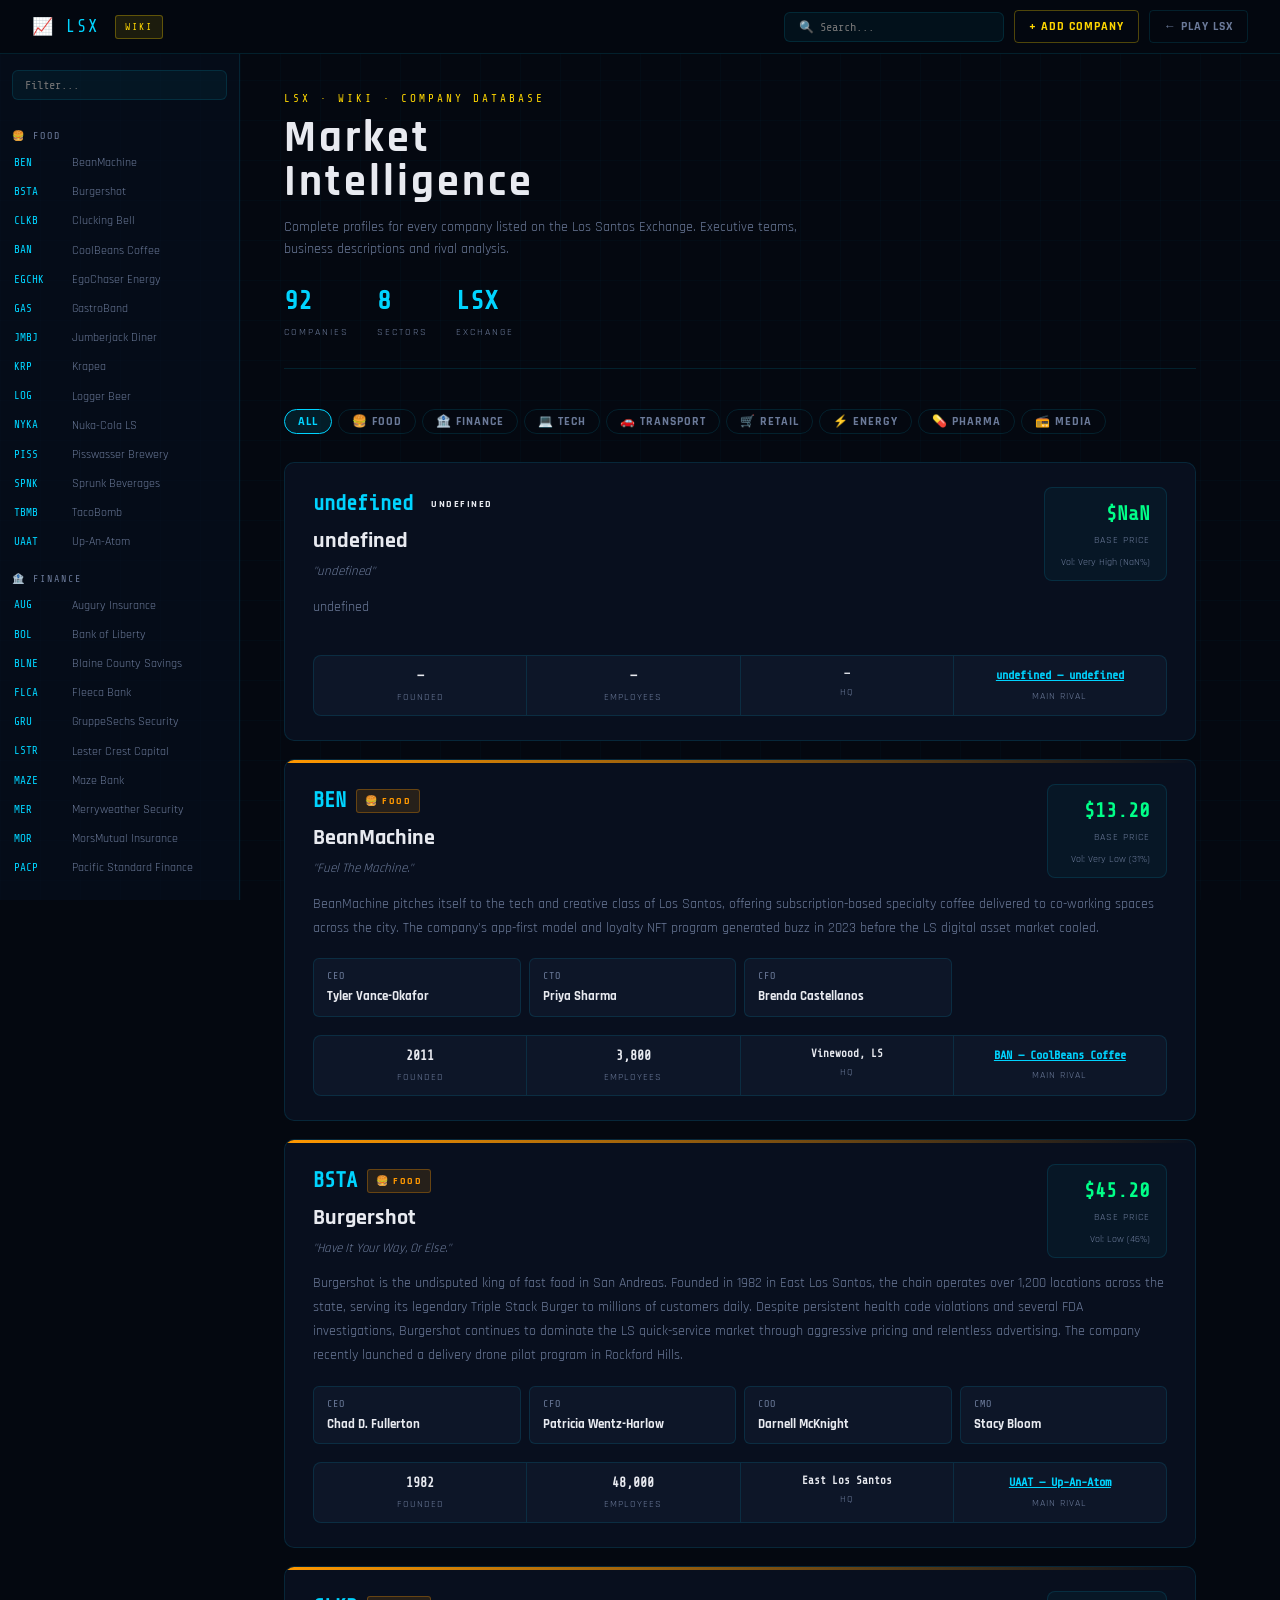
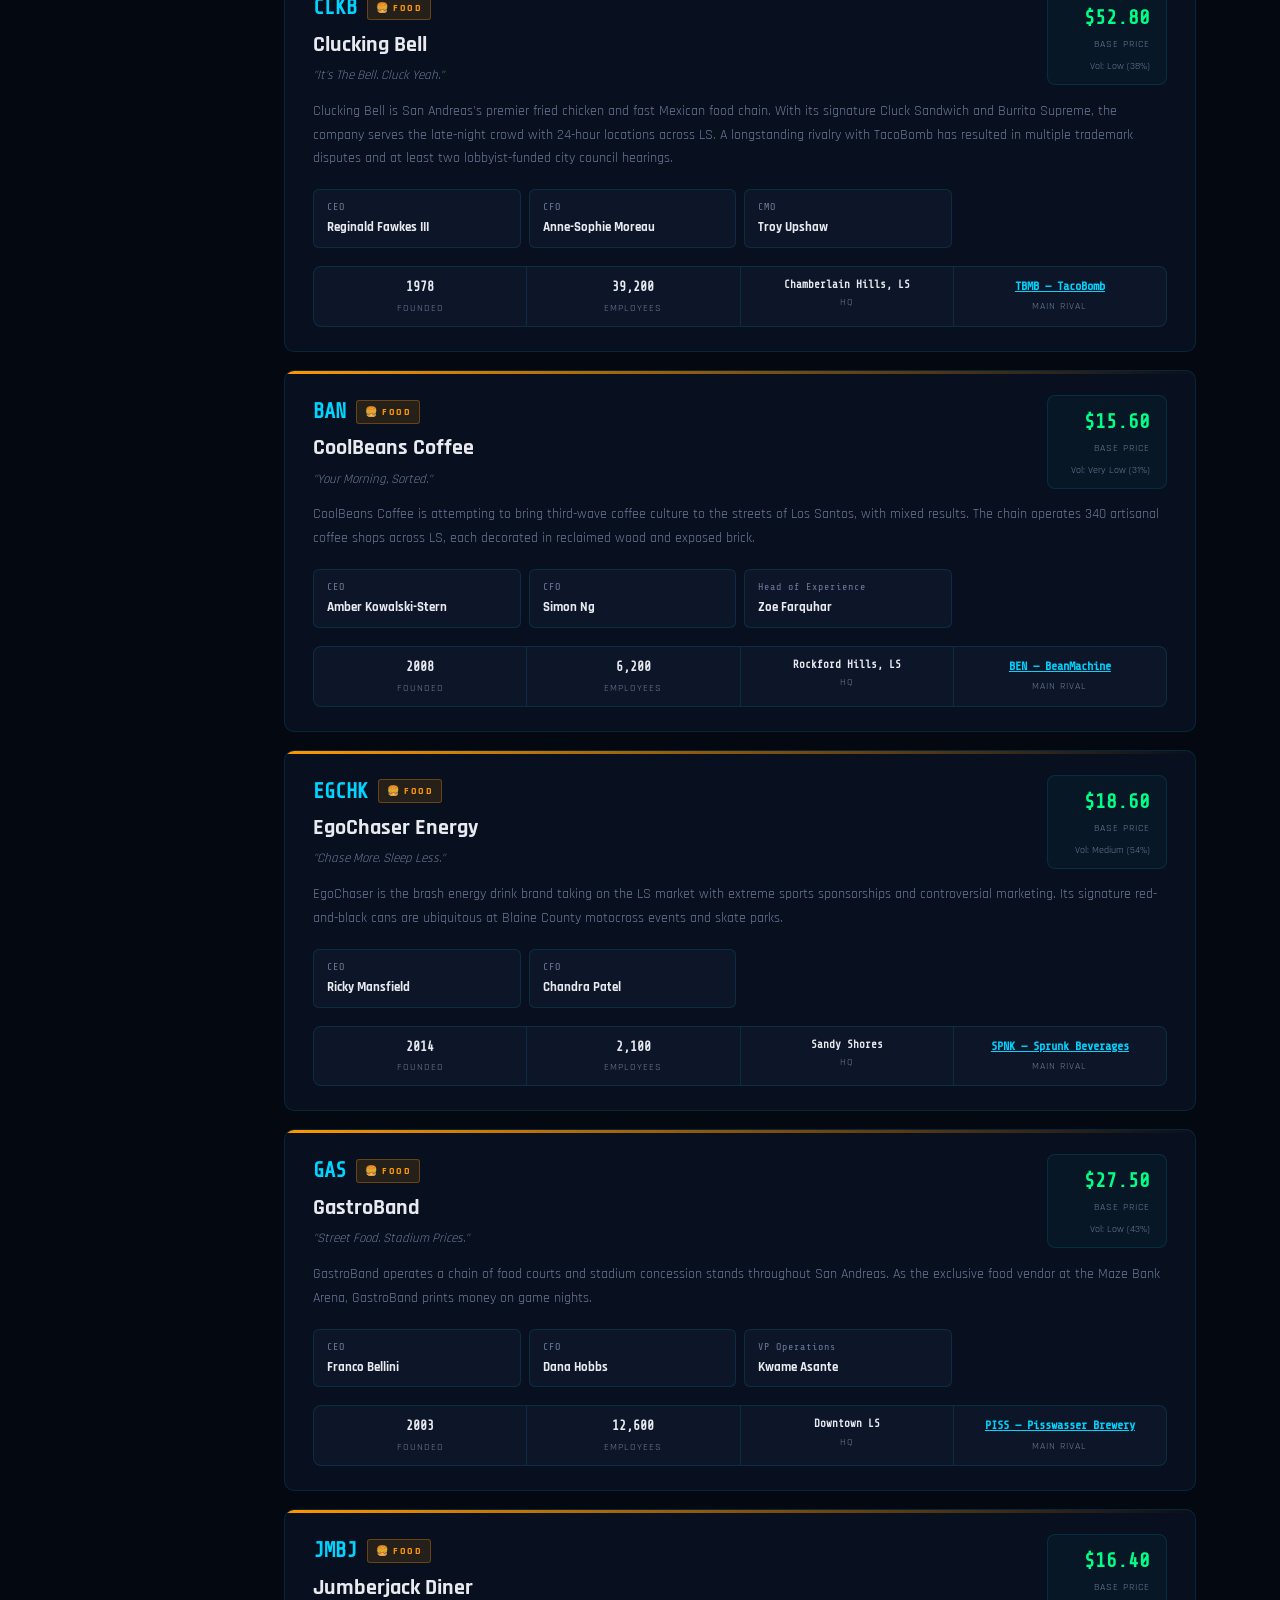
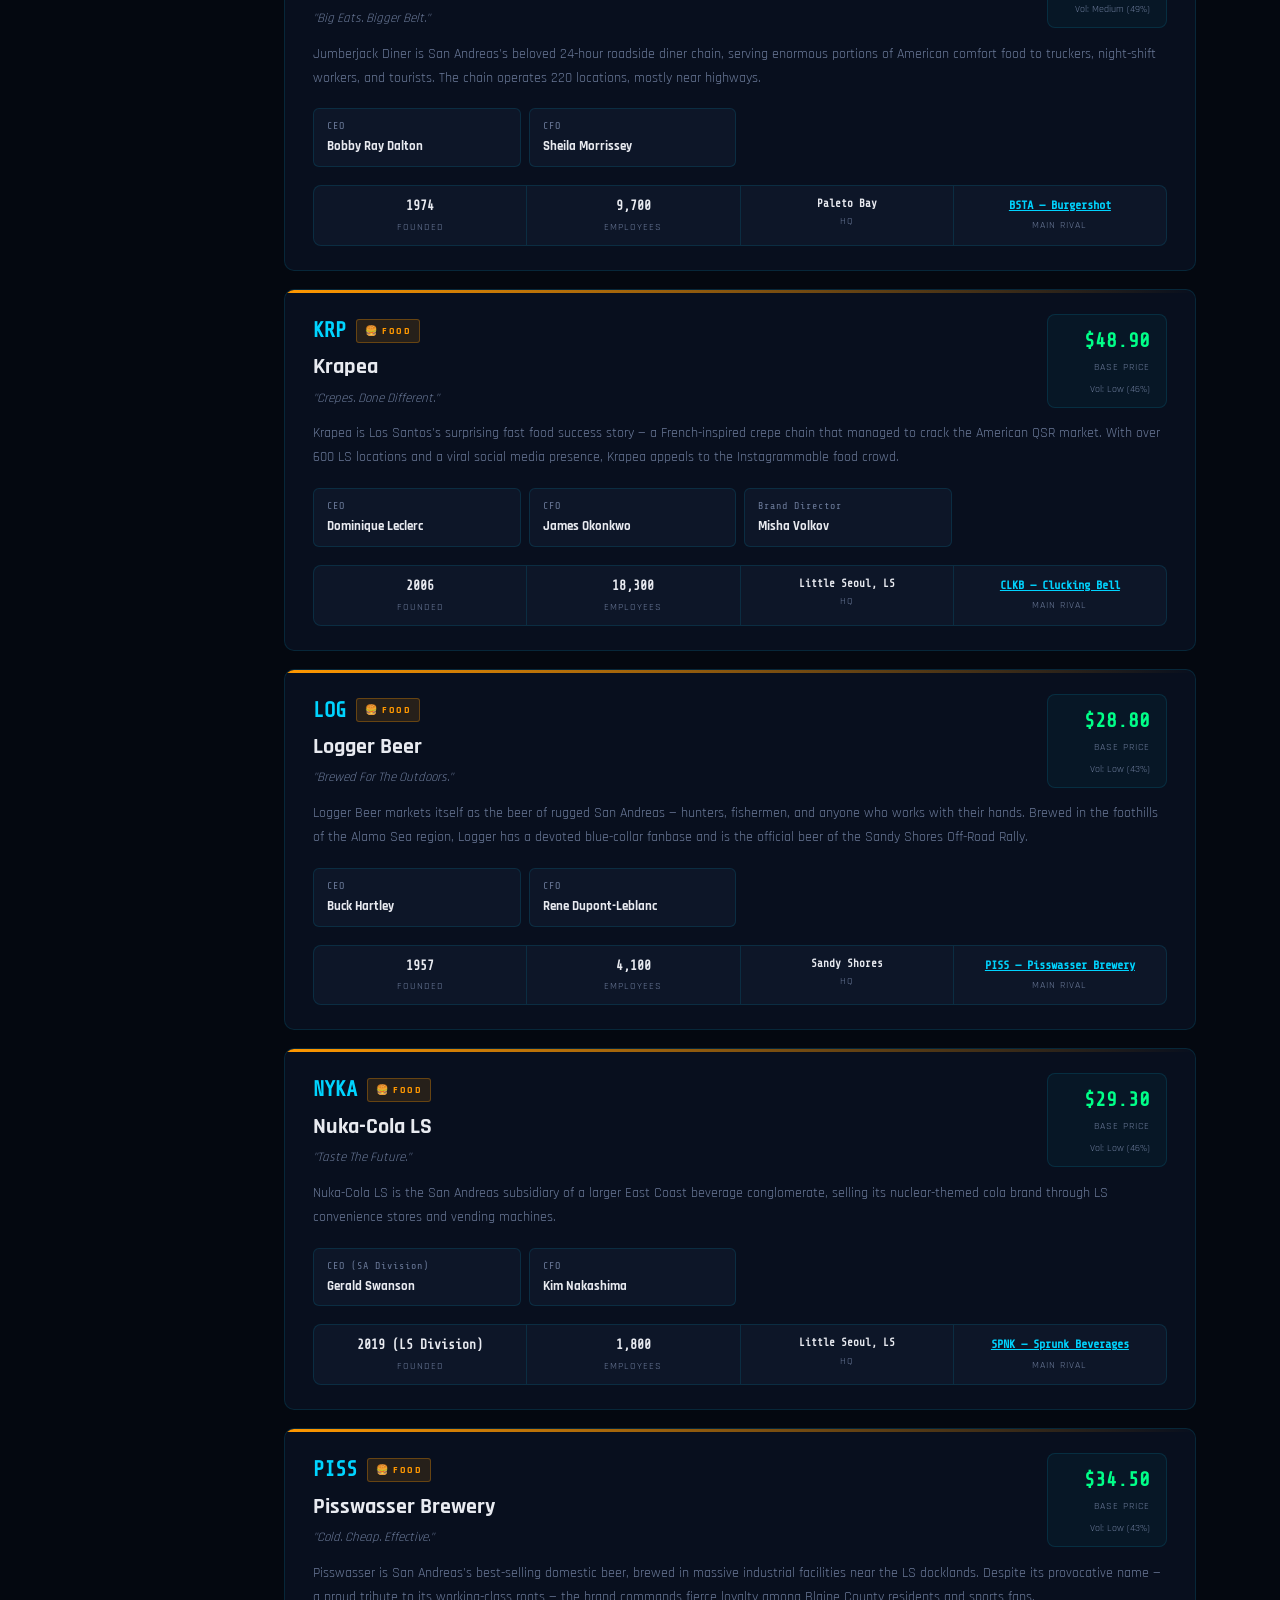
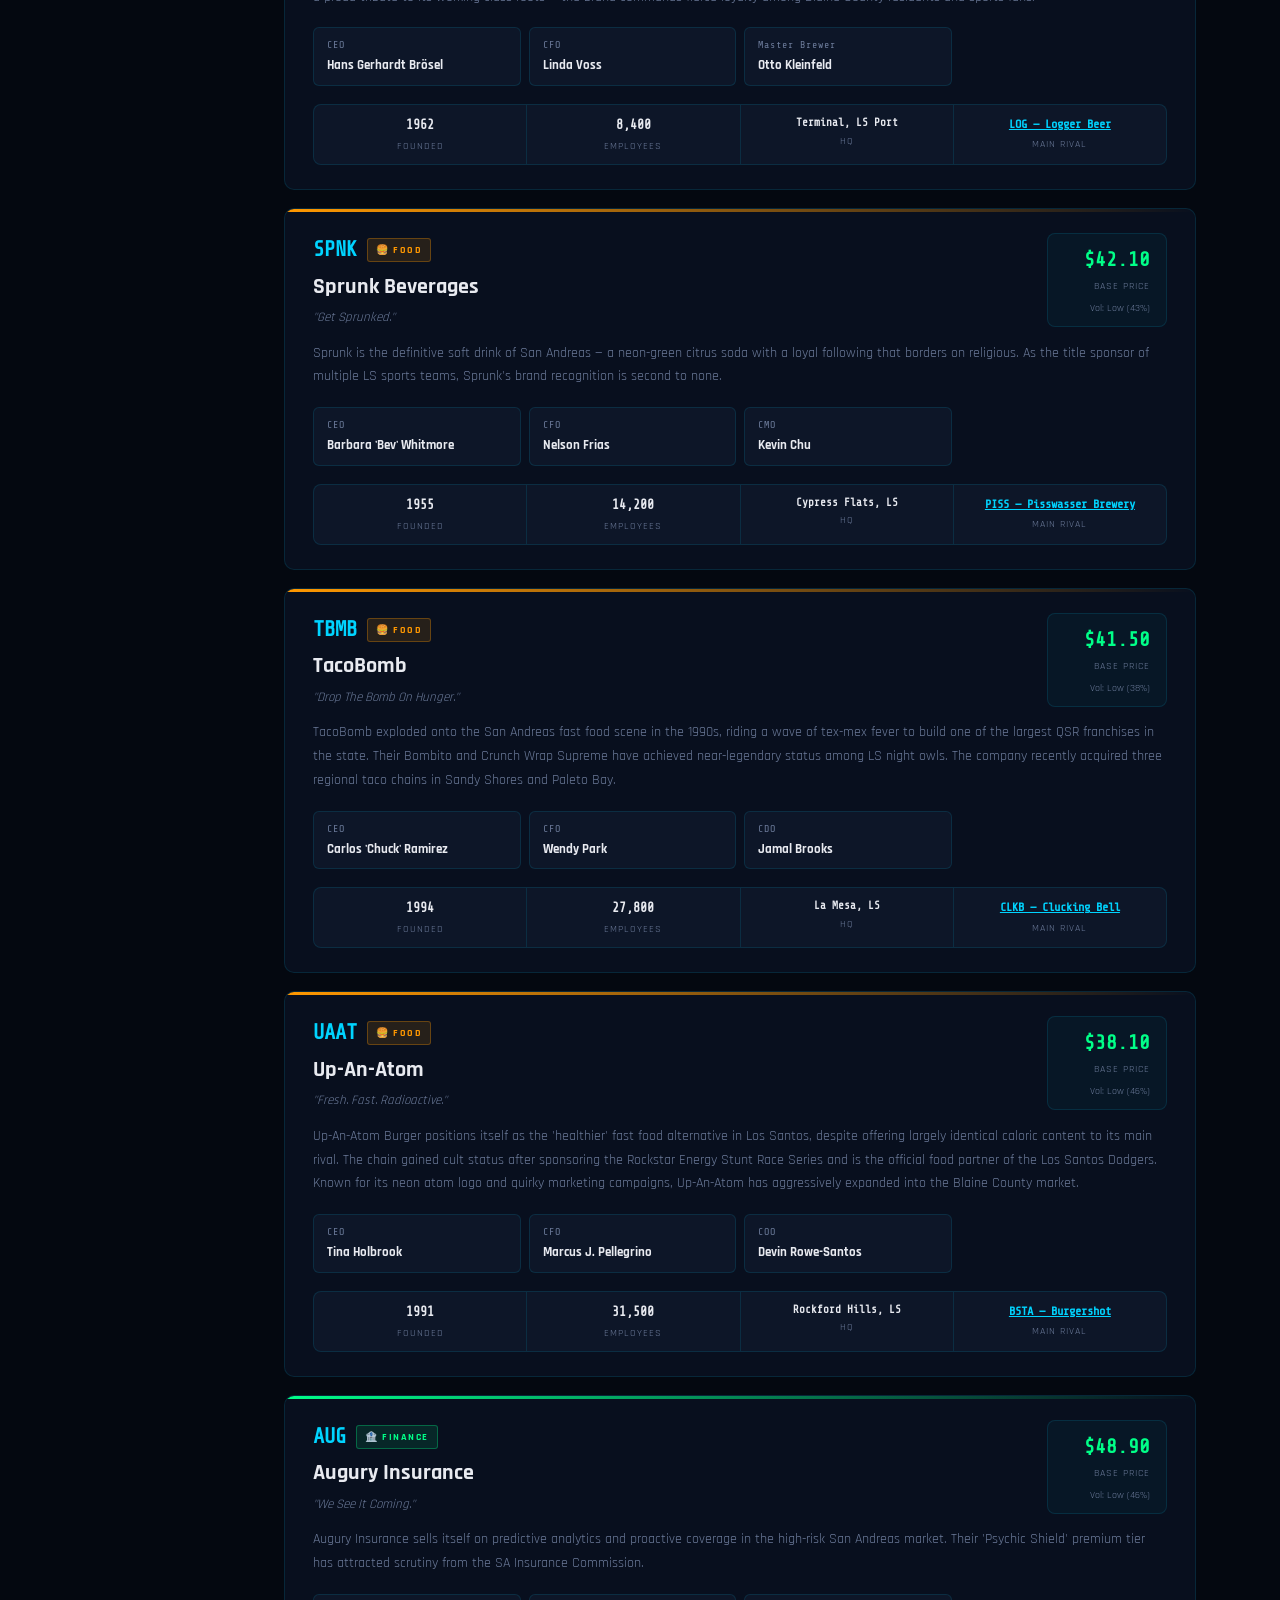
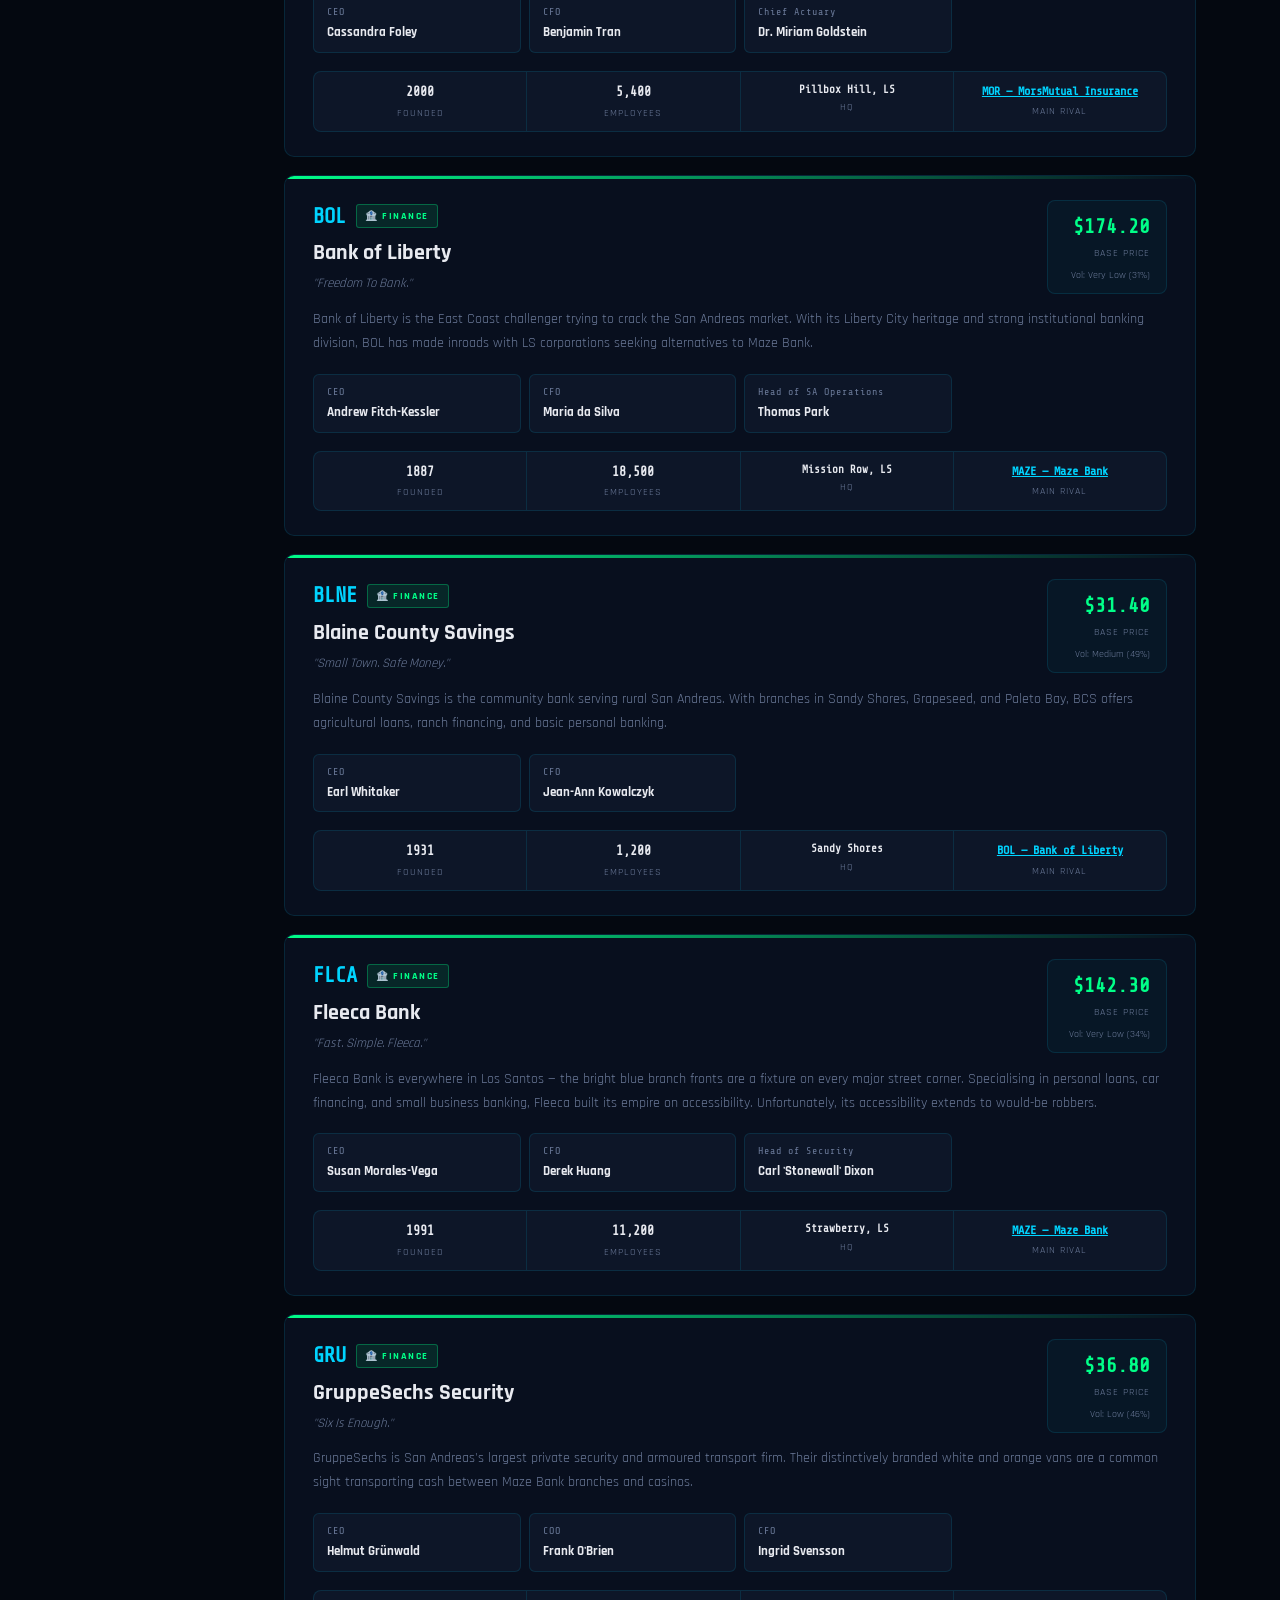
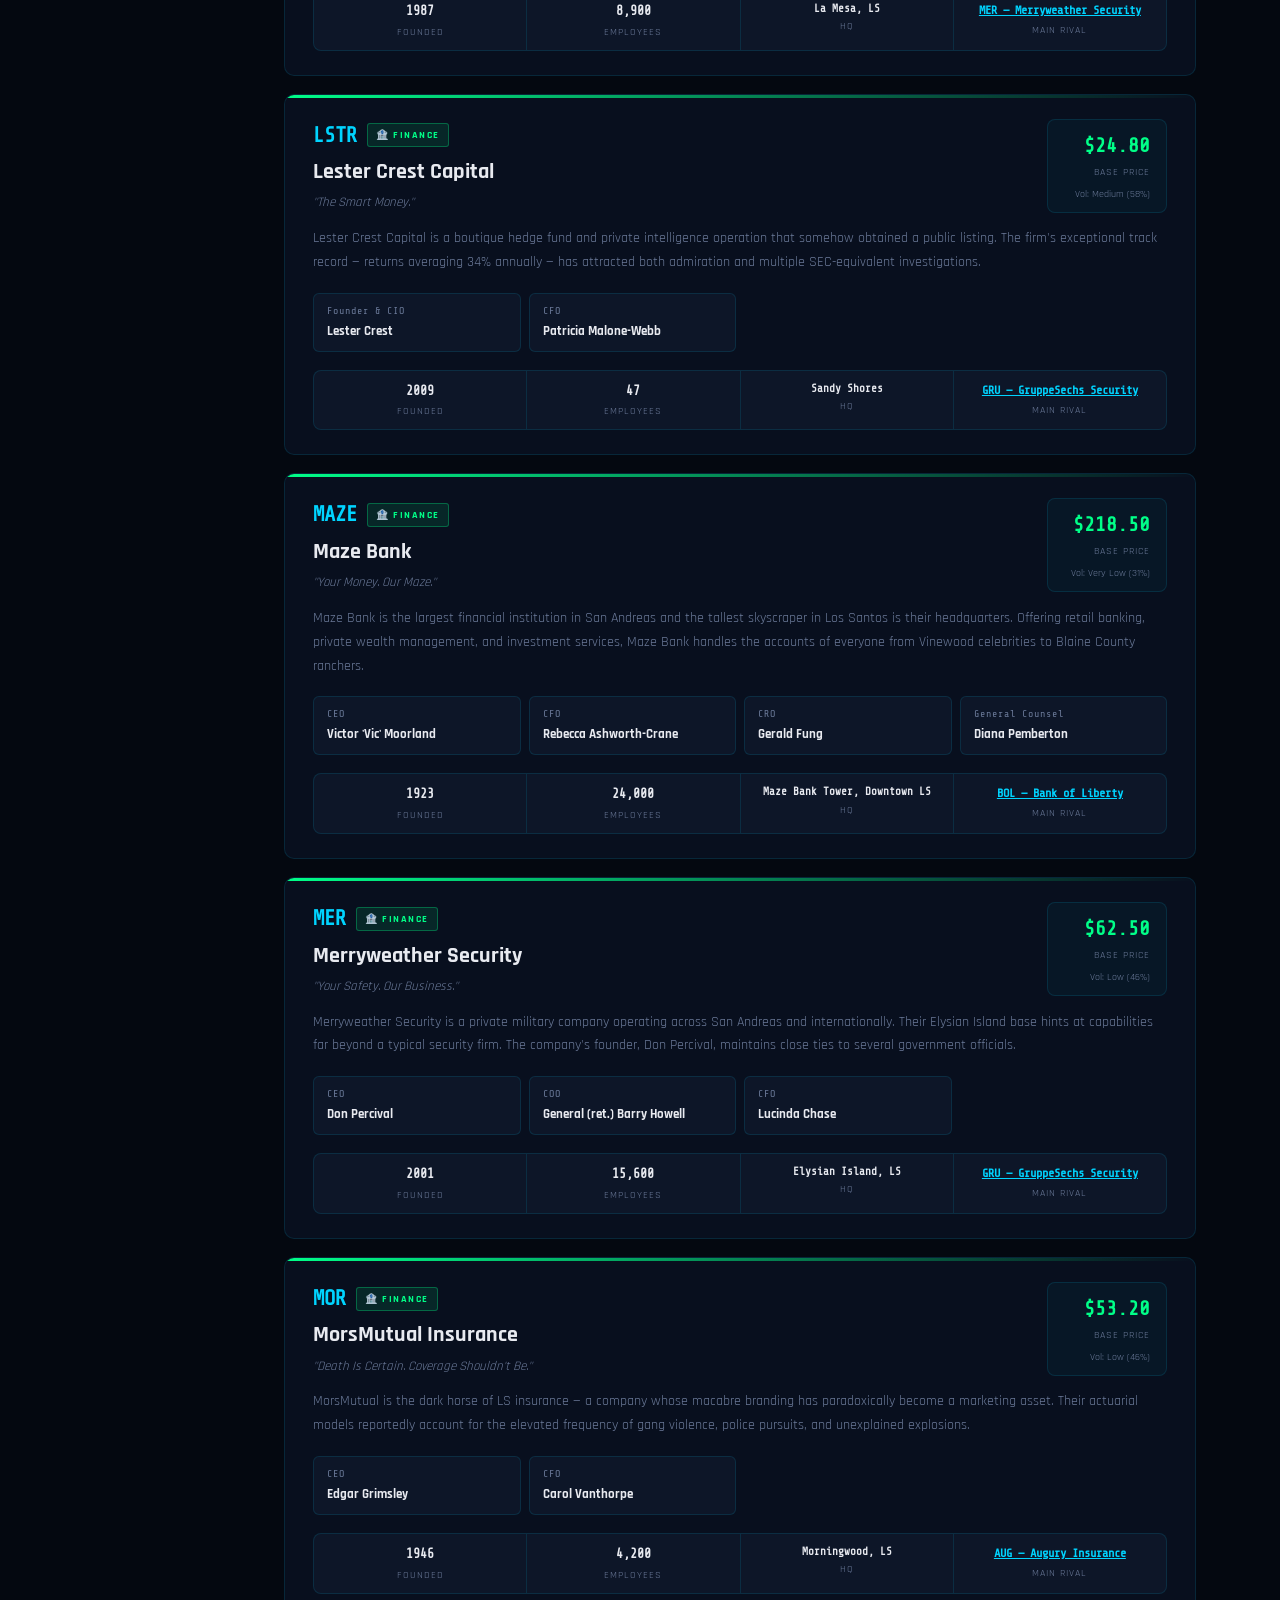
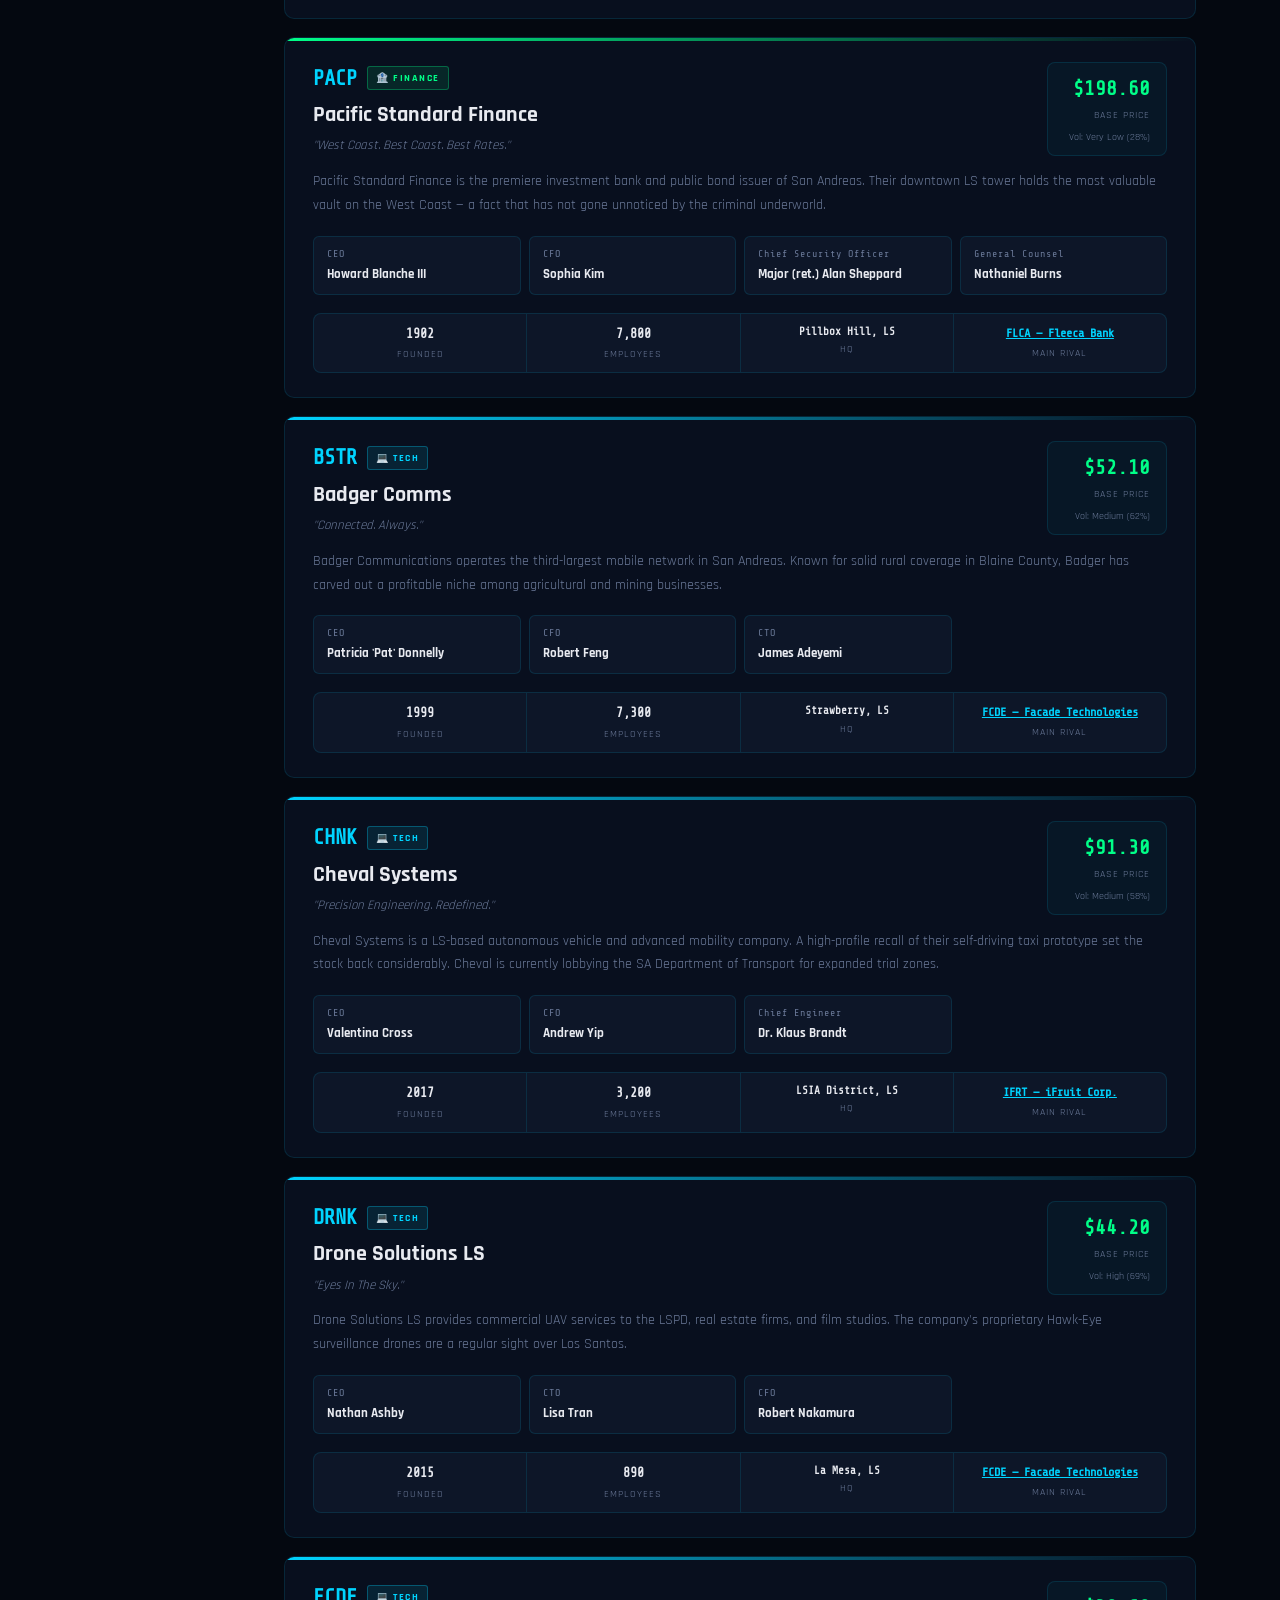
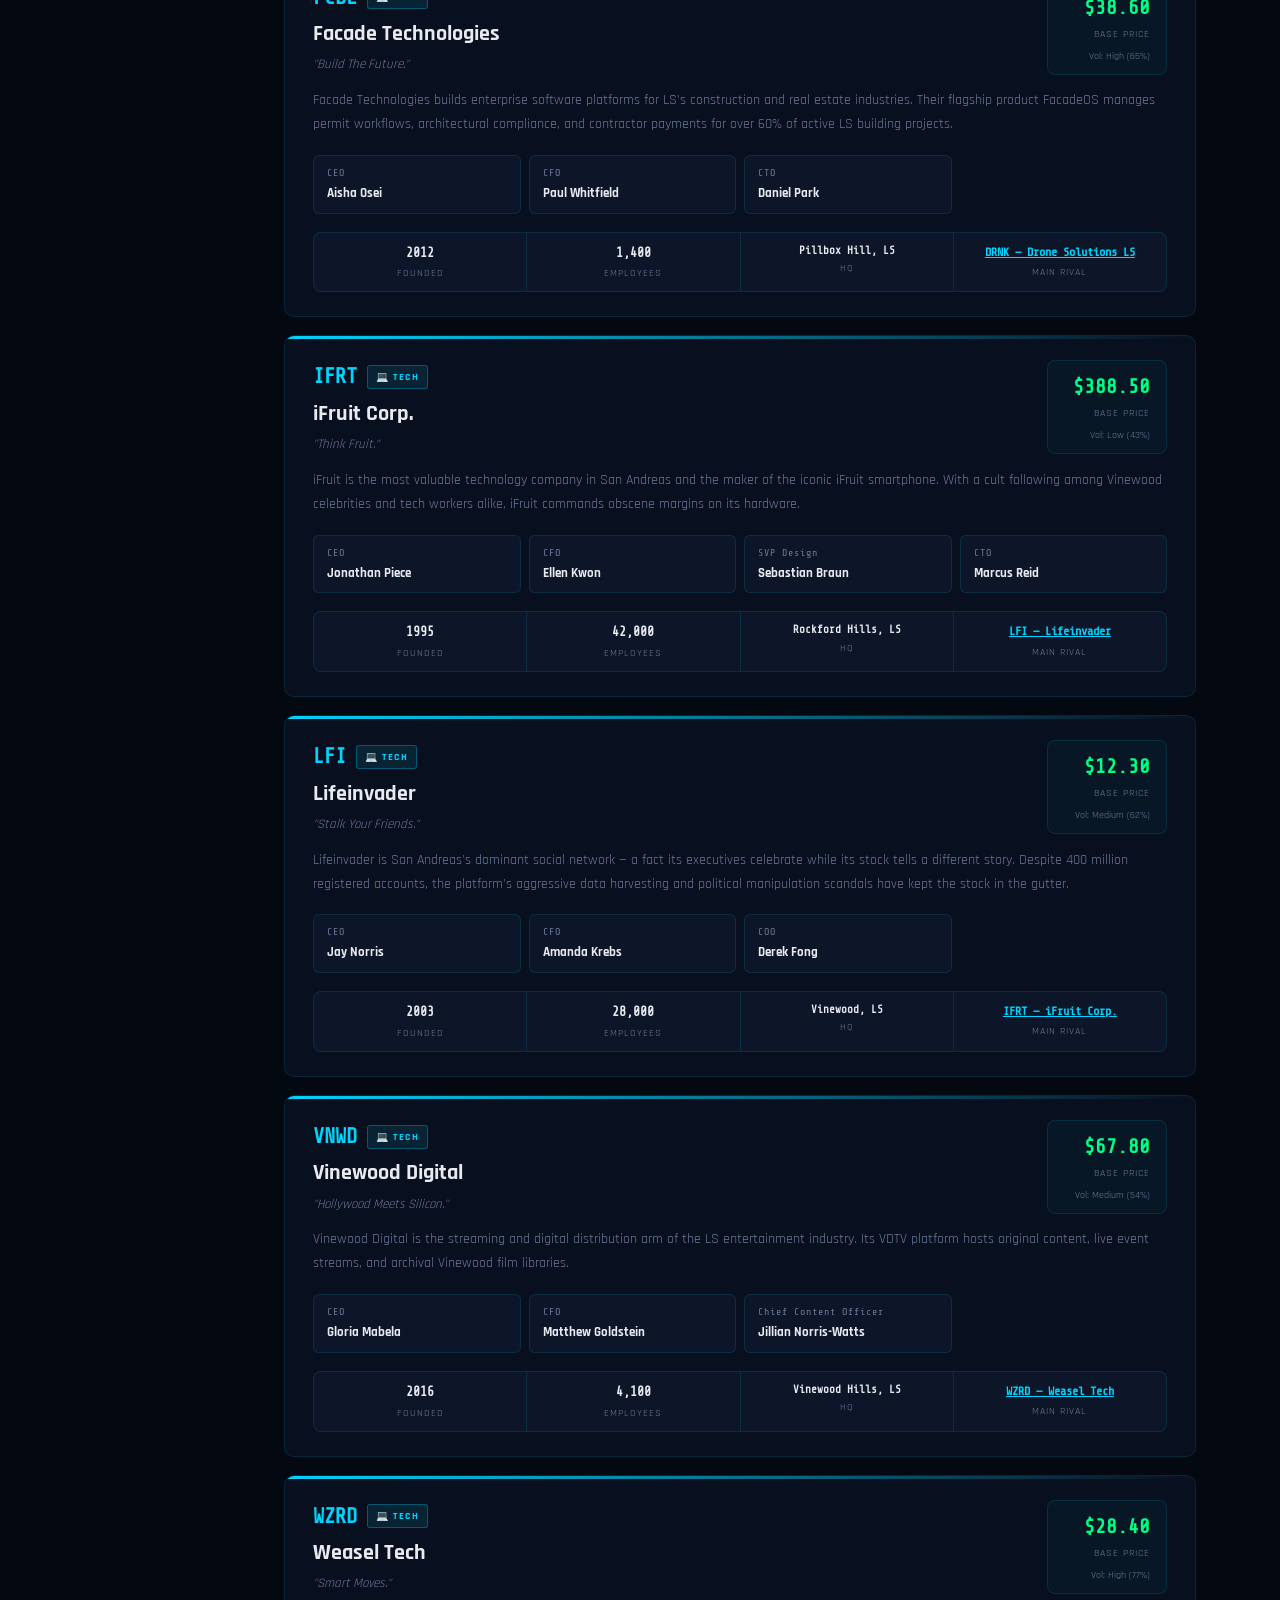
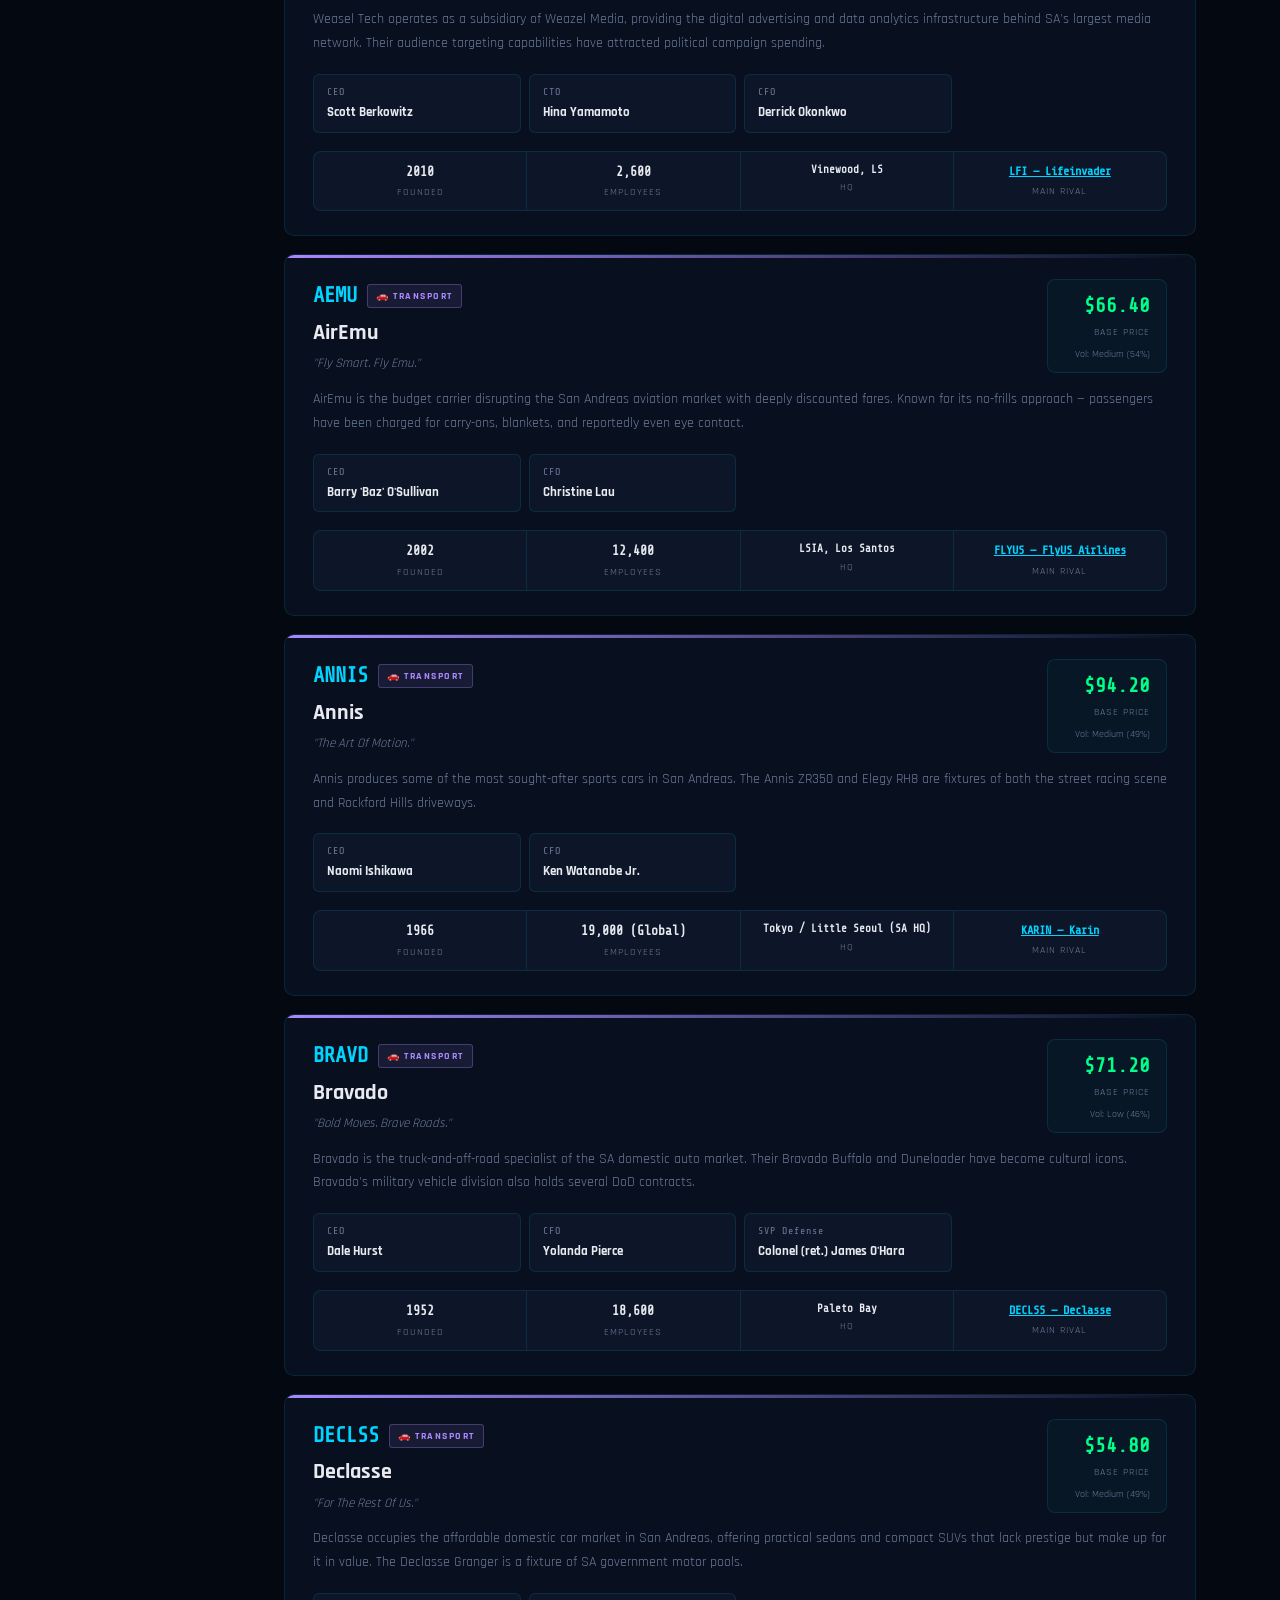
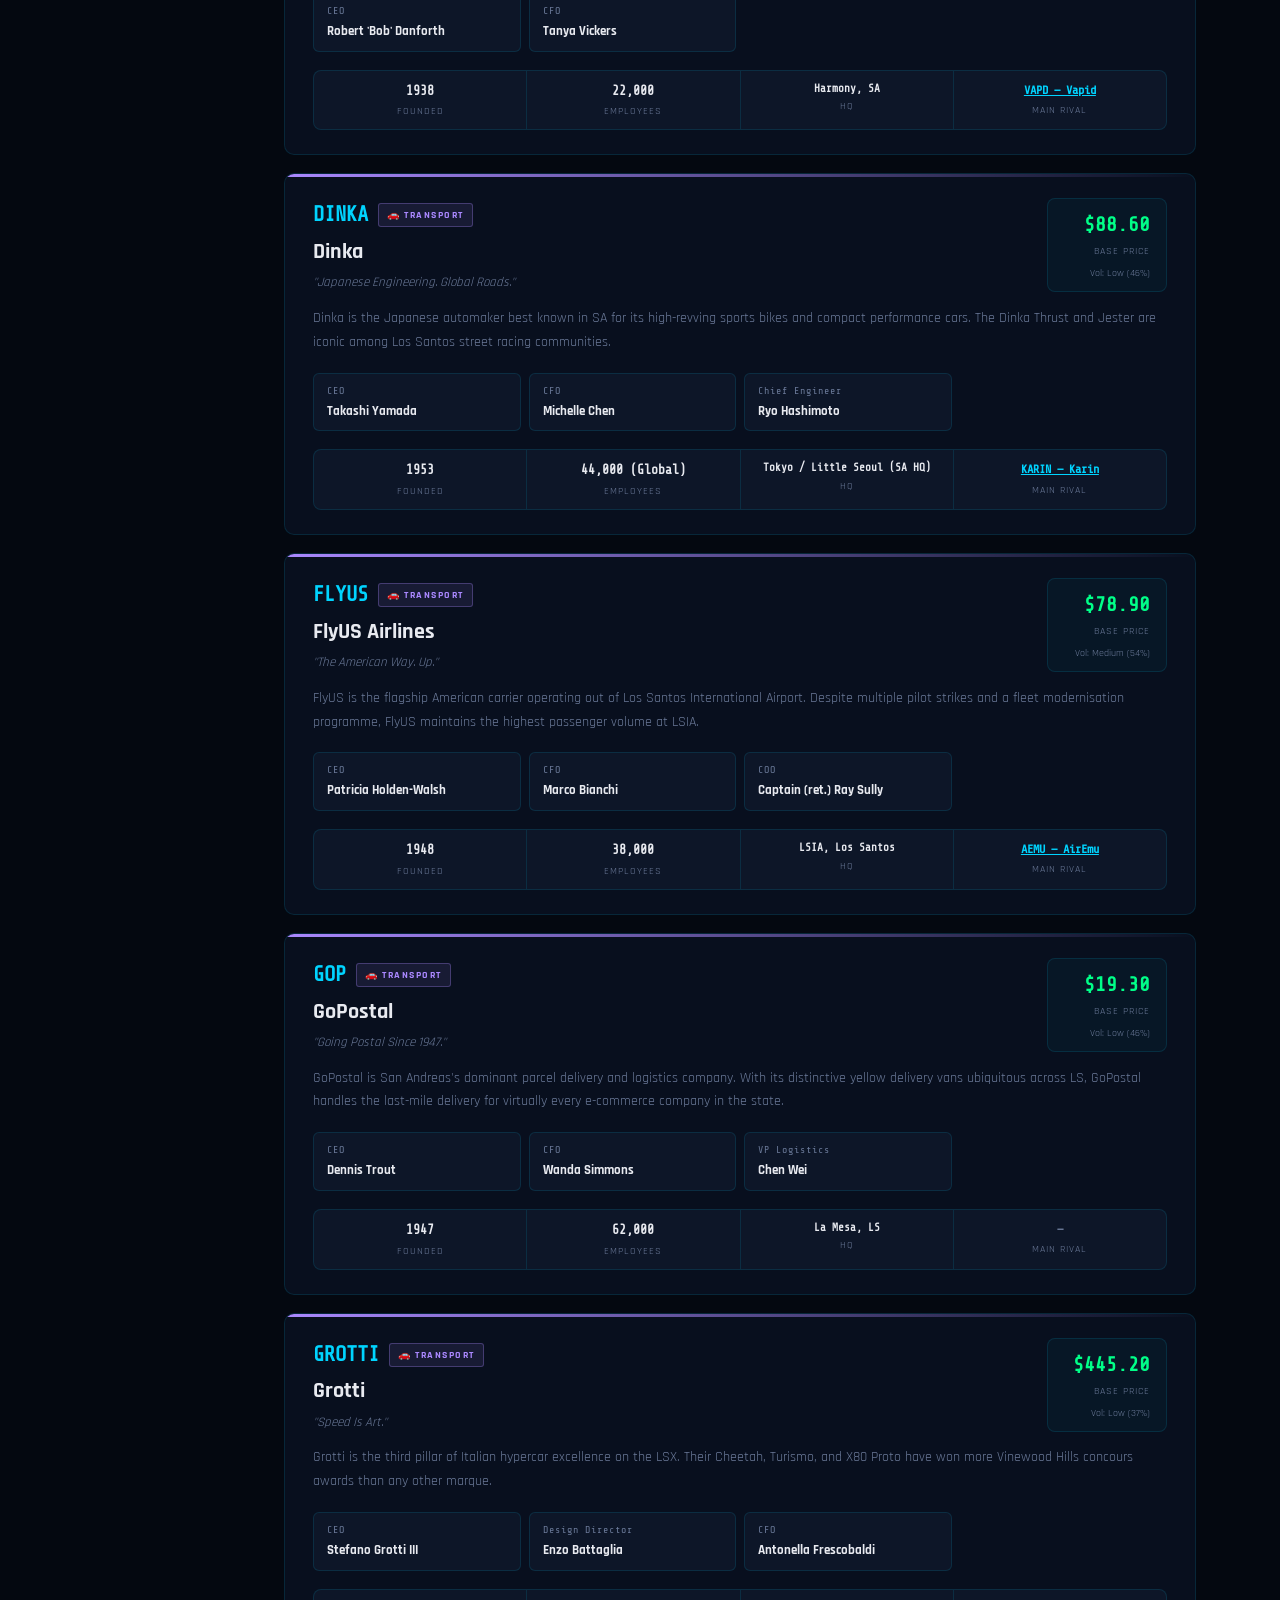
==== commit e56bdc63: "Modular Companies 92" ====
--- a/wiki/index.html
+++ b/wiki/index.html
@@ -8,347 +8,122 @@
   <link href="https://fonts.googleapis.com/css2?family=Rajdhani:wght@400;600;700&family=Share+Tech+Mono&display=swap" rel="stylesheet">
   <style>
     :root {
-      --bg:      #040810;
-      --panel:   #080f1e;
-      --panel2:  #0d1628;
-      --border:  rgba(0,212,255,0.12);
-      --accent:  #00d4ff;
-      --green:   #00ff88;
-      --red:     #ff3355;
-      --gold:    #ffd700;
-      --text:    #e8eaf0;
-      --dim:     #6b7a99;
-      --font:    'Rajdhani', sans-serif;
-      --mono:    'Share Tech Mono', monospace;
+      --bg:#040810; --panel:#080f1e; --panel2:#0d1628;
+      --border:rgba(0,212,255,0.12); --accent:#00d4ff;
+      --green:#00ff88; --red:#ff3355; --gold:#ffd700;
+      --text:#e8eaf0; --dim:#6b7a99;
+      --font:'Rajdhani',sans-serif; --mono:'Share Tech Mono',monospace;
     }
-
-    * { box-sizing: border-box; margin: 0; padding: 0; }
-
-    body {
-      background: var(--bg);
-      color: var(--text);
-      font-family: var(--font);
-      font-size: 15px;
-      line-height: 1.6;
-      min-height: 100vh;
-    }
-
-    body::before {
-      content: '';
-      position: fixed;
-      inset: 0;
-      background-image:
-        linear-gradient(rgba(0,212,255,0.025) 1px, transparent 1px),
-        linear-gradient(90deg, rgba(0,212,255,0.025) 1px, transparent 1px);
-      background-size: 40px 40px;
-      pointer-events: none;
-      z-index: 0;
-    }
+    *{box-sizing:border-box;margin:0;padding:0}
+    body{background:var(--bg);color:var(--text);font-family:var(--font);font-size:15px;line-height:1.6;min-height:100vh}
+    body::before{content:'';position:fixed;inset:0;background-image:linear-gradient(rgba(0,212,255,0.025) 1px,transparent 1px),linear-gradient(90deg,rgba(0,212,255,0.025) 1px,transparent 1px);background-size:40px 40px;pointer-events:none;z-index:0}
 
     /* ── Header ── */
-    header {
-      position: sticky; top: 0; z-index: 200;
-      background: rgba(4,8,16,0.96);
-      backdrop-filter: blur(16px);
-      border-bottom: 1px solid var(--border);
-      padding: 0 32px;
-      display: flex; align-items: center; justify-content: space-between;
-      height: 54px;
-    }
-    .header-left { display: flex; align-items: center; gap: 20px; }
-    .logo { font-family: var(--mono); font-size: 17px; color: var(--accent); letter-spacing: 2px; text-decoration: none; }
-    .wiki-badge {
-      background: rgba(255,215,0,0.1);
-      border: 1px solid rgba(255,215,0,0.3);
-      color: var(--gold);
-      font-family: var(--mono);
-      font-size: 10px;
-      letter-spacing: 2px;
-      padding: 3px 9px;
-      border-radius: 3px;
-    }
-    .header-right { display: flex; align-items: center; gap: 12px; }
-    .back-btn {
-      font-family: var(--font); font-weight: 700; font-size: 12px;
-      letter-spacing: 1px; color: var(--dim); text-decoration: none;
-      border: 1px solid var(--border); padding: 6px 14px; border-radius: 4px;
-      transition: all .2s; text-transform: uppercase;
-    }
-    .back-btn:hover { color: var(--accent); border-color: var(--accent); }
+    header{position:sticky;top:0;z-index:200;background:rgba(4,8,16,0.96);backdrop-filter:blur(16px);border-bottom:1px solid var(--border);padding:0 32px;display:flex;align-items:center;justify-content:space-between;height:54px}
+    .header-left{display:flex;align-items:center;gap:16px}
+    .logo{font-family:var(--mono);font-size:17px;color:var(--accent);letter-spacing:2px;text-decoration:none}
+    .wiki-badge{background:rgba(255,215,0,0.1);border:1px solid rgba(255,215,0,0.3);color:var(--gold);font-family:var(--mono);font-size:10px;letter-spacing:2px;padding:3px 9px;border-radius:3px}
+    .header-right{display:flex;align-items:center;gap:10px}
+    .hdr-search{background:rgba(0,212,255,0.05);border:1px solid var(--border);border-radius:6px;padding:7px 14px;color:var(--text);font-family:var(--mono);font-size:12px;outline:none;width:220px;transition:border-color .2s}
+    .hdr-search:focus{border-color:rgba(0,212,255,0.4)}
+    .btn-link{font-family:var(--font);font-weight:700;font-size:12px;letter-spacing:1px;color:var(--dim);text-decoration:none;border:1px solid var(--border);padding:6px 14px;border-radius:4px;transition:all .2s;text-transform:uppercase;cursor:pointer;background:none}
+    .btn-link:hover{color:var(--accent);border-color:var(--accent)}
+    .btn-gold{border-color:rgba(255,215,0,0.3);color:var(--gold)}
+    .btn-gold:hover{border-color:var(--gold);color:var(--gold);background:rgba(255,215,0,0.05)}
 
     /* ── Layout ── */
-    .layout {
-      position: relative; z-index: 1;
-      display: grid;
-      grid-template-columns: 240px 1fr;
-      min-height: calc(100vh - 54px);
-    }
-
-    /* ── Sidebar ── */
-    nav {
-      position: sticky; top: 54px;
-      height: calc(100vh - 54px);
-      overflow-y: auto;
-      border-right: 1px solid var(--border);
-      background: rgba(8,15,30,0.6);
-      padding: 20px 0;
-    }
-    nav::-webkit-scrollbar { width: 4px; }
-    nav::-webkit-scrollbar-track { background: transparent; }
-    nav::-webkit-scrollbar-thumb { background: var(--border); border-radius: 2px; }
-
-    .nav-search {
-      margin: 0 14px 16px;
-      padding: 8px 12px;
-      background: rgba(0,212,255,0.05);
-      border: 1px solid var(--border);
-      border-radius: 6px;
-      color: var(--text);
-      font-family: var(--mono);
-      font-size: 12px;
-      width: calc(100% - 28px);
-      outline: none;
-    }
-    .nav-search::placeholder { color: var(--dim); }
-    .nav-search:focus { border-color: rgba(0,212,255,0.4); }
-
-    .nav-sector {
-      padding: 6px 14px 4px;
-      font-family: var(--mono);
-      font-size: 10px;
-      letter-spacing: 2px;
-      color: var(--dim);
-      text-transform: uppercase;
-      margin-top: 8px;
-    }
-
-    .nav-item {
-      display: flex; align-items: center; gap: 8px;
-      padding: 6px 14px;
-      cursor: pointer;
-      transition: background .15s;
-      border-left: 2px solid transparent;
-      font-size: 13px;
-    }
-    .nav-item:hover { background: rgba(0,212,255,0.05); }
-    .nav-item.active {
-      background: rgba(0,212,255,0.08);
-      border-left-color: var(--accent);
-      color: var(--accent);
-    }
-    .nav-ticker {
-      font-family: var(--mono);
-      font-size: 11px;
-      color: var(--accent);
-      min-width: 52px;
-    }
-    .nav-item.active .nav-ticker { color: var(--accent); }
-    .nav-name { color: var(--dim); font-size: 12px; white-space: nowrap; overflow: hidden; text-overflow: ellipsis; }
-    .nav-item.active .nav-name { color: var(--text); }
+    .layout{position:relative;z-index:1;display:grid;grid-template-columns:240px 1fr;min-height:calc(100vh - 54px)}
+    nav{position:sticky;top:54px;height:calc(100vh - 54px);overflow-y:auto;border-right:1px solid var(--border);background:rgba(8,15,30,0.6);padding:16px 0}
+    nav::-webkit-scrollbar{width:3px}
+    nav::-webkit-scrollbar-thumb{background:var(--border);border-radius:2px}
+    .nav-search{margin:0 12px 14px;padding:7px 12px;background:rgba(0,212,255,0.05);border:1px solid var(--border);border-radius:6px;color:var(--text);font-family:var(--mono);font-size:12px;width:calc(100% - 24px);outline:none}
+    .nav-search:focus{border-color:rgba(0,212,255,0.4)}
+    .nav-sector-label{padding:8px 12px 4px;font-family:var(--mono);font-size:10px;letter-spacing:2px;color:var(--dim);text-transform:uppercase;margin-top:6px}
+    .nav-item{display:flex;align-items:center;gap:8px;padding:5px 12px;cursor:pointer;border-left:2px solid transparent;transition:background .15s}
+    .nav-item:hover{background:rgba(0,212,255,0.05)}
+    .nav-item.active{background:rgba(0,212,255,0.08);border-left-color:var(--accent)}
+    .nav-ticker{font-family:var(--mono);font-size:11px;color:var(--accent);min-width:50px}
+    .nav-name{color:var(--dim);font-size:12px;overflow:hidden;text-overflow:ellipsis;white-space:nowrap}
 
     /* ── Main ── */
-    main {
-      padding: 40px 48px;
-      max-width: 960px;
-    }
+    main{padding:36px 44px;max-width:1000px}
 
     /* ── Hero ── */
-    .wiki-hero {
-      margin-bottom: 48px;
-      padding-bottom: 32px;
-      border-bottom: 1px solid var(--border);
-    }
-    .wiki-tag { font-family: var(--mono); font-size: 11px; letter-spacing: 3px; color: var(--gold); margin-bottom: 10px; }
-    .wiki-hero h1 { font-size: 48px; font-weight: 700; letter-spacing: 3px; color: var(--text); line-height: 1; margin-bottom: 14px; }
-    .wiki-hero p { color: var(--dim); font-size: 15px; max-width: 600px; }
-    .wiki-stats {
-      display: flex; gap: 32px; margin-top: 24px;
-    }
-    .wiki-stat { }
-    .wiki-stat-val { font-family: var(--mono); font-size: 28px; color: var(--accent); font-weight: 700; }
-    .wiki-stat-lbl { font-size: 11px; letter-spacing: 2px; color: var(--dim); text-transform: uppercase; margin-top: 2px; }
-
-    /* ── Sector Filter ── */
-    .sector-bar {
-      display: flex; gap: 6px; flex-wrap: wrap;
-      margin-bottom: 32px;
-    }
-    .sector-btn {
-      padding: 5px 14px;
-      background: transparent;
-      border: 1px solid var(--border);
-      border-radius: 20px;
-      color: var(--dim);
-      font-family: var(--font);
-      font-weight: 700;
-      font-size: 12px;
-      letter-spacing: 1px;
-      cursor: pointer;
-      transition: all .2s;
-      text-transform: uppercase;
-    }
-    .sector-btn:hover { border-color: rgba(0,212,255,0.4); color: var(--text); }
-    .sector-btn.active { background: rgba(0,212,255,0.1); border-color: var(--accent); color: var(--accent); }
+    .hero{margin-bottom:40px;padding-bottom:28px;border-bottom:1px solid var(--border)}
+    .hero-tag{font-family:var(--mono);font-size:11px;letter-spacing:3px;color:var(--gold);margin-bottom:8px}
+    .hero h1{font-size:44px;font-weight:700;letter-spacing:3px;line-height:1;margin-bottom:12px}
+    .hero p{color:var(--dim);font-size:14px;max-width:560px}
+    .hero-stats{display:flex;gap:28px;margin-top:20px}
+    .hero-stat-val{font-family:var(--mono);font-size:26px;color:var(--accent);font-weight:700}
+    .hero-stat-lbl{font-size:10px;letter-spacing:2px;color:var(--dim);text-transform:uppercase;margin-top:2px}
+
+    /* ── Sector bar ── */
+    .sector-bar{display:flex;gap:6px;flex-wrap:wrap;margin-bottom:28px}
+    .sec-btn{padding:4px 13px;background:transparent;border:1px solid var(--border);border-radius:20px;color:var(--dim);font-family:var(--font);font-weight:700;font-size:12px;letter-spacing:1px;cursor:pointer;transition:all .2s;text-transform:uppercase}
+    .sec-btn:hover{border-color:rgba(0,212,255,0.4);color:var(--text)}
+    .sec-btn.active{background:rgba(0,212,255,0.1);border-color:var(--accent);color:var(--accent)}
+
+    /* ── Loading ── */
+    .loading{text-align:center;padding:80px;color:var(--dim);font-family:var(--mono);font-size:13px}
+    .spinner{width:32px;height:32px;border:2px solid var(--border);border-top-color:var(--accent);border-radius:50%;animation:spin .8s linear infinite;margin:0 auto 16px}
+    @keyframes spin{to{transform:rotate(360deg)}}
+    .no-results{text-align:center;padding:60px;color:var(--dim);font-family:var(--mono);font-size:13px;display:none}
 
     /* ── Company Card ── */
-    .company-card {
-      background: var(--panel);
-      border: 1px solid var(--border);
-      border-radius: 10px;
-      padding: 28px 32px;
-      margin-bottom: 20px;
-      position: relative;
-      overflow: hidden;
-      transition: border-color .2s;
-      scroll-margin-top: 80px;
-    }
-    .company-card:hover { border-color: rgba(0,212,255,0.25); }
-    .company-card::before {
-      content: '';
-      position: absolute;
-      top: 0; right: 0;
-      width: 120px; height: 120px;
-      background: radial-gradient(circle at top right, rgba(0,212,255,0.04), transparent 70%);
-      pointer-events: none;
-    }
-
-    /* Sector color accent line */
-    .company-card::after {
-      content: '';
-      position: absolute;
-      top: 0; left: 0;
-      width: 100%; height: 3px;
-    }
-    .company-card[data-sector="FOOD"]::after      { background: linear-gradient(90deg, #ff9800, transparent); }
-    .company-card[data-sector="FINANCE"]::after   { background: linear-gradient(90deg, #00ff88, transparent); }
-    .company-card[data-sector="TECH"]::after      { background: linear-gradient(90deg, #00d4ff, transparent); }
-    .company-card[data-sector="TRANSPORT"]::after { background: linear-gradient(90deg, #aa88ff, transparent); }
-    .company-card[data-sector="RETAIL"]::after    { background: linear-gradient(90deg, #ff3355, transparent); }
-    .company-card[data-sector="ENERGY"]::after    { background: linear-gradient(90deg, #ffd700, transparent); }
-    .company-card[data-sector="PHARMA"]::after    { background: linear-gradient(90deg, #00ffcc, transparent); }
-    .company-card[data-sector="MEDIA"]::after     { background: linear-gradient(90deg, #ff66aa, transparent); }
-
-    .card-header {
-      display: flex; align-items: flex-start; justify-content: space-between;
-      gap: 16px; margin-bottom: 16px;
-    }
-    .card-header-left { flex: 1; }
-    .card-ticker-row { display: flex; align-items: center; gap: 10px; margin-bottom: 4px; }
-    .card-ticker {
-      font-family: var(--mono);
-      font-size: 22px;
-      font-weight: 700;
-      color: var(--accent);
-    }
-    .card-sector {
-      font-size: 10px;
-      font-weight: 700;
-      letter-spacing: 1.5px;
-      padding: 3px 9px;
-      border-radius: 3px;
-      text-transform: uppercase;
-    }
-    .sector-FOOD      { background: rgba(255,152,0,0.12);    color: #ff9800;    border: 1px solid rgba(255,152,0,0.3); }
-    .sector-FINANCE   { background: rgba(0,255,136,0.10);    color: #00ff88;    border: 1px solid rgba(0,255,136,0.3); }
-    .sector-TECH      { background: rgba(0,212,255,0.10);    color: #00d4ff;    border: 1px solid rgba(0,212,255,0.3); }
-    .sector-TRANSPORT { background: rgba(170,136,255,0.10);  color: #aa88ff;    border: 1px solid rgba(170,136,255,0.3); }
-    .sector-RETAIL    { background: rgba(255,51,85,0.10);    color: #ff3355;    border: 1px solid rgba(255,51,85,0.3); }
-    .sector-ENERGY    { background: rgba(255,215,0,0.10);    color: #ffd700;    border: 1px solid rgba(255,215,0,0.3); }
-    .sector-PHARMA    { background: rgba(0,255,204,0.10);    color: #00ffcc;    border: 1px solid rgba(0,255,204,0.3); }
-    .sector-MEDIA     { background: rgba(255,102,170,0.10);  color: #ff66aa;    border: 1px solid rgba(255,102,170,0.3); }
-
-    .card-name { font-size: 24px; font-weight: 700; color: var(--text); letter-spacing: 0.5px; }
-    .card-tagline { font-size: 13px; color: var(--dim); margin-top: 3px; font-style: italic; }
-
-    .card-price-box {
-      text-align: right;
-      background: rgba(0,212,255,0.04);
-      border: 1px solid var(--border);
-      border-radius: 8px;
-      padding: 12px 18px;
-      min-width: 130px;
-    }
-    .card-price { font-family: var(--mono); font-size: 22px; color: var(--green); font-weight: 700; }
-    .card-price-lbl { font-size: 10px; letter-spacing: 1.5px; color: var(--dim); margin-top: 2px; }
-    .card-vol-lbl { font-size: 10px; color: var(--dim); margin-top: 4px; }
-    .vol-low    { color: #00ff88; }
-    .vol-mid    { color: #ffd700; }
-    .vol-high   { color: #ff9800; }
-    .vol-veryhigh { color: #ff3355; }
-
-    /* Description */
-    .card-desc { color: var(--dim); font-size: 14px; line-height: 1.7; margin-bottom: 20px; }
-
-    /* Management */
-    .card-mgmt {
-      display: grid;
-      grid-template-columns: repeat(auto-fill, minmax(200px, 1fr));
-      gap: 10px;
-      margin-bottom: 20px;
-    }
-    .mgmt-item {
-      background: var(--panel2);
-      border: 1px solid var(--border);
-      border-radius: 6px;
-      padding: 10px 14px;
-    }
-    .mgmt-role { font-family: var(--mono); font-size: 10px; letter-spacing: 1.5px; color: var(--dim); }
-    .mgmt-name { font-size: 14px; font-weight: 700; color: var(--text); margin-top: 3px; }
-
-    /* Stats row */
-    .card-stats {
-      display: flex; gap: 0;
-      background: var(--panel2);
-      border: 1px solid var(--border);
-      border-radius: 8px;
-      overflow: hidden;
-    }
-    .card-stat {
-      flex: 1;
-      padding: 12px 16px;
-      border-right: 1px solid var(--border);
-      text-align: center;
-    }
-    .card-stat:last-child { border-right: none; }
-    .card-stat-val { font-family: var(--mono); font-size: 14px; color: var(--text); font-weight: 700; }
-    .card-stat-lbl { font-size: 10px; letter-spacing: 1px; color: var(--dim); margin-top: 3px; text-transform: uppercase; }
-    .rival-link { color: var(--accent); cursor: pointer; text-decoration: underline; }
-    .rival-link:hover { color: var(--gold); }
-
-    /* Volatility bar */
-    .vol-bar-wrap { display: flex; align-items: center; gap: 8px; margin-top: 2px; }
-    .vol-bar {
-      flex: 1; height: 4px; background: rgba(255,255,255,0.06);
-      border-radius: 2px; overflow: hidden;
-    }
-    .vol-bar-fill { height: 100%; border-radius: 2px; }
-
-    /* Hidden cards */
-    .company-card.hidden { display: none; }
-
-    /* No results */
-    .no-results {
-      text-align: center; padding: 80px 40px;
-      color: var(--dim); font-family: var(--mono);
-      font-size: 14px; display: none;
-    }
-
-    /* Footer */
-    footer {
-      position: relative; z-index: 1;
-      border-top: 1px solid var(--border);
-      padding: 20px 48px;
-      display: flex; align-items: center; justify-content: space-between;
-      font-family: var(--mono); font-size: 11px; color: var(--dim);
-    }
-    footer a { color: var(--dim); text-decoration: none; }
-    footer a:hover { color: var(--accent); }
-
-    @media (max-width: 900px) {
-      .layout { grid-template-columns: 1fr; }
-      nav { display: none; }
-      main { padding: 24px 20px; }
-    }
+    .company-card{background:var(--panel);border:1px solid var(--border);border-radius:10px;padding:24px 28px;margin-bottom:18px;position:relative;overflow:hidden;transition:border-color .2s;scroll-margin-top:74px}
+    .company-card:hover{border-color:rgba(0,212,255,0.22)}
+    .company-card::before{content:'';position:absolute;top:0;left:0;width:100%;height:3px}
+    .company-card[data-sector="FOOD"]::before      {background:linear-gradient(90deg,#ff9800,transparent)}
+    .company-card[data-sector="FINANCE"]::before   {background:linear-gradient(90deg,#00ff88,transparent)}
+    .company-card[data-sector="TECH"]::before      {background:linear-gradient(90deg,#00d4ff,transparent)}
+    .company-card[data-sector="TRANSPORT"]::before {background:linear-gradient(90deg,#aa88ff,transparent)}
+    .company-card[data-sector="RETAIL"]::before    {background:linear-gradient(90deg,#ff3355,transparent)}
+    .company-card[data-sector="ENERGY"]::before    {background:linear-gradient(90deg,#ffd700,transparent)}
+    .company-card[data-sector="PHARMA"]::before    {background:linear-gradient(90deg,#00ffcc,transparent)}
+    .company-card[data-sector="MEDIA"]::before     {background:linear-gradient(90deg,#ff66aa,transparent)}
+    .company-card.hidden{display:none}
+
+    .card-top{display:flex;align-items:flex-start;justify-content:space-between;gap:14px;margin-bottom:14px}
+    .card-tl{}
+    .card-ticker-row{display:flex;align-items:center;gap:10px;margin-bottom:3px}
+    .card-ticker{font-family:var(--mono);font-size:21px;font-weight:700;color:var(--accent)}
+    .card-sector-badge{font-size:10px;font-weight:700;letter-spacing:1.5px;padding:3px 8px;border-radius:3px;text-transform:uppercase}
+    .badge-FOOD      {background:rgba(255,152,0,.12);color:#ff9800;border:1px solid rgba(255,152,0,.3)}
+    .badge-FINANCE   {background:rgba(0,255,136,.10);color:#00ff88;border:1px solid rgba(0,255,136,.3)}
+    .badge-TECH      {background:rgba(0,212,255,.10);color:#00d4ff;border:1px solid rgba(0,212,255,.3)}
+    .badge-TRANSPORT {background:rgba(170,136,255,.10);color:#aa88ff;border:1px solid rgba(170,136,255,.3)}
+    .badge-RETAIL    {background:rgba(255,51,85,.10);color:#ff3355;border:1px solid rgba(255,51,85,.3)}
+    .badge-ENERGY    {background:rgba(255,215,0,.10);color:#ffd700;border:1px solid rgba(255,215,0,.3)}
+    .badge-PHARMA    {background:rgba(0,255,204,.10);color:#00ffcc;border:1px solid rgba(0,255,204,.3)}
+    .badge-MEDIA     {background:rgba(255,102,170,.10);color:#ff66aa;border:1px solid rgba(255,102,170,.3)}
+    .card-name{font-size:22px;font-weight:700;color:var(--text)}
+    .card-tagline{font-size:13px;color:var(--dim);font-style:italic;margin-top:2px}
+    .card-price-box{text-align:right;background:rgba(0,212,255,0.04);border:1px solid var(--border);border-radius:8px;padding:10px 16px;min-width:120px;flex-shrink:0}
+    .card-price{font-family:var(--mono);font-size:20px;color:var(--green);font-weight:700}
+    .card-price-lbl{font-size:10px;letter-spacing:1px;color:var(--dim);margin-top:2px}
+    .vol-indicator{margin-top:6px;font-size:10px;color:var(--dim)}
+
+    .card-desc{color:var(--dim);font-size:14px;line-height:1.7;margin-bottom:18px}
+
+    .card-mgmt{display:grid;grid-template-columns:repeat(auto-fill,minmax(190px,1fr));gap:8px;margin-bottom:18px}
+    .mgmt-item{background:var(--panel2);border:1px solid var(--border);border-radius:6px;padding:9px 13px}
+    .mgmt-role{font-family:var(--mono);font-size:10px;letter-spacing:1px;color:var(--dim)}
+    .mgmt-name{font-size:13px;font-weight:700;color:var(--text);margin-top:2px}
+
+    .card-stats{display:flex;gap:0;background:var(--panel2);border:1px solid var(--border);border-radius:8px;overflow:hidden}
+    .card-stat{flex:1;padding:10px 14px;border-right:1px solid var(--border);text-align:center}
+    .card-stat:last-child{border-right:none}
+    .stat-val{font-family:var(--mono);font-size:13px;color:var(--text);font-weight:700}
+    .stat-lbl{font-size:10px;letter-spacing:1px;color:var(--dim);margin-top:2px;text-transform:uppercase}
+    .rival-link{color:var(--accent);cursor:pointer;text-decoration:underline}
+    .rival-link:hover{color:var(--gold)}
+
+    /* footer */
+    footer{position:relative;z-index:1;border-top:1px solid var(--border);padding:18px 44px;display:flex;align-items:center;justify-content:space-between;font-family:var(--mono);font-size:11px;color:var(--dim)}
+    footer a{color:var(--dim);text-decoration:none}
+    footer a:hover{color:var(--accent)}
+
+    @media(max-width:860px){.layout{grid-template-columns:1fr}nav{display:none}main{padding:20px 16px}}
   </style>
 </head>
 <body>
@@ -359,1263 +134,247 @@
     <span class="wiki-badge">WIKI</span>
   </div>
   <div class="header-right">
-    <input type="text" id="globalSearch" placeholder="🔍 Search company, ticker..." style="
-      background: rgba(0,212,255,0.05); border: 1px solid var(--border);
-      border-radius: 6px; padding: 7px 14px; color: var(--text);
-      font-family: var(--mono); font-size: 12px; outline: none;
-      width: 240px; transition: border-color .2s;
-    " onfocus="this.style.borderColor='rgba(0,212,255,0.4)'" onblur="this.style.borderColor='rgba(0,212,255,0.12)'">
-    <a href="https://los-santos-exchange.de" class="back-btn">← Zum Spiel</a>
+    <input class="hdr-search" type="text" id="globalSearch" placeholder="🔍 Search...">
+    <a href="generator.html" class="btn-link btn-gold">+ ADD COMPANY</a>
+    <a href="https://los-santos-exchange.de" class="btn-link">← Play LSX</a>
   </div>
 </header>
 
 <div class="layout">
-
-  <!-- ── Sidebar Navigation ── -->
-  <nav id="sideNav">
-    <input class="nav-search" type="text" id="navSearch" placeholder="Filter companies...">
+  <nav>
+    <input class="nav-search" id="navSearch" type="text" placeholder="Filter...">
     <div id="navList"></div>
   </nav>
 
-  <!-- ── Main Content ── -->
   <main>
-
-    <!-- Hero -->
-    <div class="wiki-hero">
-      <div class="wiki-tag">LSX · WIKI · COMPANY DATABASE</div>
+    <div class="hero">
+      <div class="hero-tag">LSX · WIKI · COMPANY DATABASE</div>
       <h1>Market<br>Intelligence</h1>
-      <p>Complete profiles for every company listed on the Los Santos Exchange. Executive teams, business descriptions, market positions and rival analysis.</p>
-      <div class="wiki-stats">
-        <div class="wiki-stat">
-          <div class="wiki-stat-val" id="statCompanies">92</div>
-          <div class="wiki-stat-lbl">Listed Companies</div>
-        </div>
-        <div class="wiki-stat">
-          <div class="wiki-stat-val">8</div>
-          <div class="wiki-stat-lbl">Sectors</div>
-        </div>
-        <div class="wiki-stat">
-          <div class="wiki-stat-val">LSX</div>
-          <div class="wiki-stat-lbl">Exchange</div>
+      <p>Complete profiles for every company listed on the Los Santos Exchange. Executive teams, business descriptions and rival analysis.</p>
+      <div class="hero-stats">
+        <div>
+          <div class="hero-stat-val" id="statCount">—</div>
+          <div class="hero-stat-lbl">Companies</div>
+        </div>
+        <div>
+          <div class="hero-stat-val">8</div>
+          <div class="hero-stat-lbl">Sectors</div>
+        </div>
+        <div>
+          <div class="hero-stat-val">LSX</div>
+          <div class="hero-stat-lbl">Exchange</div>
         </div>
       </div>
     </div>
 
-    <!-- Sector Filter -->
-    <div class="sector-bar">
-      <button class="sector-btn active" data-sector="ALL" onclick="filterSector('ALL', this)">ALL</button>
-      <button class="sector-btn" data-sector="FOOD" onclick="filterSector('FOOD', this)">🍔 FOOD</button>
-      <button class="sector-btn" data-sector="FINANCE" onclick="filterSector('FINANCE', this)">🏦 FINANCE</button>
-      <button class="sector-btn" data-sector="TECH" onclick="filterSector('TECH', this)">💻 TECH</button>
-      <button class="sector-btn" data-sector="TRANSPORT" onclick="filterSector('TRANSPORT', this)">🚗 TRANSPORT</button>
-      <button class="sector-btn" data-sector="RETAIL" onclick="filterSector('RETAIL', this)">🛒 RETAIL</button>
-      <button class="sector-btn" data-sector="ENERGY" onclick="filterSector('ENERGY', this)">⚡ ENERGY</button>
-      <button class="sector-btn" data-sector="PHARMA" onclick="filterSector('PHARMA', this)">💊 PHARMA</button>
-      <button class="sector-btn" data-sector="MEDIA" onclick="filterSector('MEDIA', this)">📻 MEDIA</button>
+    <div class="sector-bar" id="sectorBar">
+      <button class="sec-btn active" data-sector="ALL">ALL</button>
     </div>
 
-    <!-- Company Cards -->
-    <div id="companyList"></div>
-    <div class="no-results" id="noResults">No companies found matching your search.</div>
-
+    <div id="cardList">
+      <div class="loading"><div class="spinner"></div>Loading company data...</div>
+    </div>
+    <div class="no-results" id="noResults">No companies match your search.</div>
   </main>
 </div>
 
 <footer>
-  <span>© 2026 Los Santos Exchange Wiki · All companies are fictional · GTA V assets © Rockstar Games</span>
-  <span>
-    <a href="https://los-santos-exchange.de/privacy.html">Privacy</a> ·
-    <a href="https://los-santos-exchange.de/tos.html">ToS</a> ·
-    <a href="https://los-santos-exchange.de">Play LSX</a>
-  </span>
+  <span>© 2026 Los Santos Exchange Wiki · All companies are fictional · GTA V © Rockstar Games</span>
+  <span><a href="https://los-santos-exchange.de/privacy.html">Privacy</a> · <a href="https://los-santos-exchange.de/tos.html">ToS</a> · <a href="https://los-santos-exchange.de">Play LSX</a></span>
 </footer>
 
 <script>
-// ═══════════════════════════════════════════════════════
-// COMPANY DATABASE
-// ═══════════════════════════════════════════════════════
-const COMPANIES = [
-
-  // ─────────────────────── FOOD ───────────────────────
-  {
-    ticker: 'BSTA', name: 'Burgershot', sector: 'FOOD', rival: 'UAAT', basePrice: 45.20, vol: 0.030,
-    tagline: '"Have It Your Way, Or Else."',
-    desc: 'Burgershot is the undisputed king of fast food in San Andreas. Founded in 1982 in East Los Santos, the chain operates over 1,200 locations across the state, serving its legendary Triple Stack Burger to millions of customers daily. Despite persistent health code violations and several FDA investigations, Burgershot continues to dominate the LS quick-service market through aggressive pricing and relentless advertising. The company recently launched a delivery drone pilot program in Rockford Hills.',
-    executives: [
-      { role: 'CEO', name: 'Chad D. Fullerton' },
-      { role: 'CFO', name: 'Patricia Wentz-Harlow' },
-      { role: 'COO', name: 'Darnell McKnight' },
-      { role: 'CMO', name: 'Stacy Bloom' },
-    ],
-    founded: '1982', employees: '48,000', hq: 'East Los Santos',
-  },
-  {
-    ticker: 'UAAT', name: 'Up-An-Atom', sector: 'FOOD', rival: 'BSTA', basePrice: 38.10, vol: 0.030,
-    tagline: '"Fresh. Fast. Radioactive."',
-    desc: 'Up-An-Atom Burger positions itself as the "healthier" fast food alternative in Los Santos, despite offering largely identical caloric content to its main rival. The chain gained cult status after sponsoring the Rockstar Energy Stunt Race Series and is the official food partner of the Los Santos Dodgers. Known for its neon atom logo and quirky marketing campaigns, Up-An-Atom has aggressively expanded into the Blaine County market.',
-    executives: [
-      { role: 'CEO', name: 'Tina Holbrook' },
-      { role: 'CFO', name: 'Marcus J. Pellegrino' },
-      { role: 'COO', name: 'Devin Rowe-Santos' },
-    ],
-    founded: '1991', employees: '31,500', hq: 'Rockford Hills, LS',
-  },
-  {
-    ticker: 'CLKB', name: 'Clucking Bell', sector: 'FOOD', rival: 'TBMB', basePrice: 52.80, vol: 0.025,
-    tagline: '"It\'s The Bell. Cluck Yeah."',
-    desc: 'Clucking Bell is San Andreas\'s premier fried chicken and fast Mexican food chain. With its signature Cluck Sandwich and Burrito Supreme, the company serves the late-night crowd with 24-hour locations across LS. A longstanding rivalry with TacoBomb has resulted in multiple trademark disputes and at least two lobbyist-funded city council hearings. Clucking Bell recently settled a class action over its "Made Fresh Daily" marketing claims.',
-    executives: [
-      { role: 'CEO', name: 'Reginald Fawkes III' },
-      { role: 'CFO', name: 'Anne-Sophie Moreau' },
-      { role: 'CMO', name: 'Troy Upshaw' },
-    ],
-    founded: '1978', employees: '39,200', hq: 'Chamberlain Hills, LS',
-  },
-  {
-    ticker: 'TBMB', name: 'TacoBomb', sector: 'FOOD', rival: 'CLKB', basePrice: 41.50, vol: 0.025,
-    tagline: '"Drop The Bomb On Hunger."',
-    desc: 'TacoBomb exploded onto the San Andreas fast food scene in the 1990s, riding a wave of tex-mex fever to build one of the largest QSR franchises in the state. Their Bombito and Crunch Wrap Supreme have achieved near-legendary status among LS night owls. The company recently acquired three regional taco chains in Sandy Shores and Paleto Bay, expanding its rural footprint significantly.',
-    executives: [
-      { role: 'CEO', name: 'Carlos "Chuck" Ramirez' },
-      { role: 'CFO', name: 'Wendy Park' },
-      { role: 'CDO', name: 'Jamal Brooks' },
-    ],
-    founded: '1994', employees: '27,800', hq: 'La Mesa, LS',
-  },
-  {
-    ticker: 'PISS', name: 'Pisswasser Brewery', sector: 'FOOD', rival: 'LOG', basePrice: 34.50, vol: 0.028,
-    tagline: '"Cold. Cheap. Effective."',
-    desc: 'Pisswasser is San Andreas\'s best-selling domestic beer, brewed in massive industrial facilities near the LS docklands. Despite its provocative name — a proud tribute to its working-class roots — the brand commands fierce loyalty among Blaine County residents and sports fans. The company recently rebranded its premium line as "Pisswasser Reserve" and entered the craft beer market, to mixed reviews.',
-    executives: [
-      { role: 'CEO', name: 'Hans Gerhardt Brösel' },
-      { role: 'CFO', name: 'Linda Voss' },
-      { role: 'Master Brewer', name: 'Otto Kleinfeld' },
-    ],
-    founded: '1962', employees: '8,400', hq: 'Terminal, LS Port',
-  },
-  {
-    ticker: 'LOG', name: 'Logger Beer', sector: 'FOOD', rival: 'PISS', basePrice: 28.80, vol: 0.028,
-    tagline: '"Brewed For The Outdoors."',
-    desc: 'Logger Beer markets itself as the beer of rugged San Andreas — hunters, fishermen, and anyone who works with their hands. Brewed in the foothills of the Alamo Sea region, Logger has a devoted blue-collar fanbase and is the official beer of the Sandy Shores Off-Road Rally. Revenue has slipped slightly as craft beer trends eat into the working-class segment, but Logger\'s loyal demographic keeps churn low.',
-    executives: [
-      { role: 'CEO', name: 'Buck Hartley' },
-      { role: 'CFO', name: 'Rene Dupont-Leblanc' },
-    ],
-    founded: '1957', employees: '4,100', hq: 'Sandy Shores',
-  },
-  {
-    ticker: 'BAN', name: 'CoolBeans Coffee', sector: 'FOOD', rival: 'BEN', basePrice: 15.60, vol: 0.020,
-    tagline: '"Your Morning, Sorted."',
-    desc: 'CoolBeans Coffee is attempting to bring third-wave coffee culture to the streets of Los Santos, with mixed results. The chain operates 340 artisanal coffee shops across LS, each decorated in reclaimed wood and exposed brick. Despite high churn among the Vinewood Hills demographic, CoolBeans has found traction in the Mission Row business district where corporate coffee subscriptions drive stable recurring revenue.',
-    executives: [
-      { role: 'CEO', name: 'Amber Kowalski-Stern' },
-      { role: 'CFO', name: 'Simon Ng' },
-      { role: 'Head of Experience', name: 'Zoe Farquhar' },
-    ],
-    founded: '2008', employees: '6,200', hq: 'Rockford Hills, LS',
-  },
-  {
-    ticker: 'BEN', name: 'BeanMachine', sector: 'FOOD', rival: 'BAN', basePrice: 13.20, vol: 0.020,
-    tagline: '"Fuel The Machine."',
-    desc: 'BeanMachine pitches itself to the tech and creative class of Los Santos, offering subscription-based specialty coffee delivered to co-working spaces across the city. The company\'s app-first model and loyalty NFT program generated buzz in 2023 before the LS digital asset market cooled. BeanMachine remains popular in the Vinewood and Hawick areas but has struggled to crack the Blaine County market.',
-    executives: [
-      { role: 'CEO', name: 'Tyler Vance-Okafor' },
-      { role: 'CTO', name: 'Priya Sharma' },
-      { role: 'CFO', name: 'Brenda Castellanos' },
-    ],
-    founded: '2011', employees: '3,800', hq: 'Vinewood, LS',
-  },
-  {
-    ticker: 'GAS', name: 'GastroBand', sector: 'FOOD', rival: 'PISS', basePrice: 27.50, vol: 0.028,
-    tagline: '"Street Food. Stadium Prices."',
-    desc: 'GastroBand operates a chain of food courts and stadium concession stands throughout San Andreas. As the exclusive food vendor at the Maze Bank Arena, GastroBand prints money on game nights. The company has expanded into festival catering and private event services, becoming a fixture at the LS Music Festival. Margins remain thin due to venue commission fees and food waste challenges.',
-    executives: [
-      { role: 'CEO', name: 'Franco Bellini' },
-      { role: 'CFO', name: 'Dana Hobbs' },
-      { role: 'VP Operations', name: 'Kwame Asante' },
-    ],
-    founded: '2003', employees: '12,600', hq: 'Downtown LS',
-  },
-  {
-    ticker: 'KRP', name: 'Krapea', sector: 'FOOD', rival: 'CLKB', basePrice: 48.90, vol: 0.030,
-    tagline: '"Crepes. Done Different."',
-    desc: 'Krapea is Los Santos\'s surprising fast food success story — a French-inspired crepe chain that managed to crack the American QSR market. With over 600 LS locations and a viral social media presence, Krapea appeals to the Instagrammable food crowd. The brand recently launched a late-night "Dark Krapea" menu targeting post-club traffic in the Strawberry district.',
-    executives: [
-      { role: 'CEO', name: 'Dominique Leclerc' },
-      { role: 'CFO', name: 'James Okonkwo' },
-      { role: 'Brand Director', name: 'Misha Volkov' },
-    ],
-    founded: '2006', employees: '18,300', hq: 'Little Seoul, LS',
-  },
-  {
-    ticker: 'SPNK', name: 'Sprunk Beverages', sector: 'FOOD', rival: 'PISS', basePrice: 42.10, vol: 0.028,
-    tagline: '"Get Sprunked."',
-    desc: 'Sprunk is the definitive soft drink of San Andreas — a neon-green citrus soda with a loyal following that borders on religious. As the title sponsor of multiple LS sports teams, Sprunk\'s brand recognition is second to none. The company\'s recent push into energy drinks and sports hydration has opened up new revenue streams, though the flagship soda remains the heart of the business.',
-    executives: [
-      { role: 'CEO', name: 'Barbara "Bev" Whitmore' },
-      { role: 'CFO', name: 'Nelson Frias' },
-      { role: 'CMO', name: 'Kevin Chu' },
-    ],
-    founded: '1955', employees: '14,200', hq: 'Cypress Flats, LS',
-  },
-  {
-    ticker: 'EGCHK', name: 'EgoChaser Energy', sector: 'FOOD', rival: 'SPNK', basePrice: 18.60, vol: 0.035,
-    tagline: '"Chase More. Sleep Less."',
-    desc: 'EgoChaser is the brash energy drink brand taking on the LS market with extreme sports sponsorships and controversial marketing. Its signature red-and-black cans are ubiquitous at Blaine County motocross events and skate parks. The brand\'s association with several hospitalisation incidents has attracted regulatory scrutiny, keeping the stock volatile.',
-    executives: [
-      { role: 'CEO', name: 'Ricky Mansfield' },
-      { role: 'CFO', name: 'Chandra Patel' },
-    ],
-    founded: '2014', employees: '2,100', hq: 'Sandy Shores',
-  },
-  {
-    ticker: 'NYKA', name: 'Nuka-Cola LS', sector: 'FOOD', rival: 'SPNK', basePrice: 29.30, vol: 0.030,
-    tagline: '"Taste The Future."',
-    desc: 'Nuka-Cola LS is the San Andreas subsidiary of a larger East Coast beverage conglomerate, selling its nuclear-themed cola brand through LS convenience stores and vending machines. Despite operating on thinner margins than domestic competitors, the Nuka brand\'s retro-futuristic aesthetic has driven strong merchandise revenue and a passionate collector community.',
-    executives: [
-      { role: 'CEO (SA Division)', name: 'Gerald Swanson' },
-      { role: 'CFO', name: 'Kim Nakashima' },
-    ],
-    founded: '2019 (LS Division)', employees: '1,800', hq: 'Little Seoul, LS',
-  },
-  {
-    ticker: 'JMBJ', name: 'Jumberjack Diner', sector: 'FOOD', rival: 'BSTA', basePrice: 16.40, vol: 0.032,
-    tagline: '"Big Eats. Bigger Belt."',
-    desc: 'Jumberjack Diner is San Andreas\'s beloved 24-hour roadside diner chain, serving enormous portions of American comfort food to truckers, night-shift workers, and tourists. The chain operates 220 locations, mostly near highways and along the Route 1 corridor. Its signature Lumberjack Slam breakfast plate holds a spot in the LS Guinness equivalency records for caloric content.',
-    executives: [
-      { role: 'CEO', name: 'Bobby Ray Dalton' },
-      { role: 'CFO', name: 'Sheila Morrissey' },
-    ],
-    founded: '1974', employees: '9,700', hq: 'Paleto Bay',
-  },
-
-  // ─────────────────────── FINANCE ───────────────────────
-  {
-    ticker: 'MAZE', name: 'Maze Bank', sector: 'FINANCE', rival: 'BOL', basePrice: 218.50, vol: 0.020,
-    tagline: '"Your Money. Our Maze."',
-    desc: 'Maze Bank is the largest financial institution in San Andreas and the tallest skyscraper in Los Santos is their headquarters. Offering retail banking, private wealth management, and investment services, Maze Bank handles the accounts of everyone from Vinewood celebrities to Blaine County ranchers. Despite its dominance, the bank has faced accusations of predatory lending practices and mysterious fund disappearances from high-value accounts.',
-    executives: [
-      { role: 'CEO', name: 'Victor "Vic" Moorland' },
-      { role: 'CFO', name: 'Rebecca Ashworth-Crane' },
-      { role: 'CRO', name: 'Gerald Fung' },
-      { role: 'General Counsel', name: 'Diana Pemberton' },
-    ],
-    founded: '1923', employees: '24,000', hq: 'Maze Bank Tower, Downtown LS',
-  },
-  {
-    ticker: 'BOL', name: 'Bank of Liberty', sector: 'FINANCE', rival: 'MAZE', basePrice: 174.20, vol: 0.020,
-    tagline: '"Freedom To Bank."',
-    desc: 'Bank of Liberty is the East Coast challenger trying to crack the San Andreas market. With its Liberty City heritage and strong institutional banking division, BOL has made inroads with LS corporations seeking alternatives to Maze Bank. The bank\'s SA expansion has been costly, and whispers of liquidity issues have followed its stock for years.',
-    executives: [
-      { role: 'CEO', name: 'Andrew Fitch-Kessler' },
-      { role: 'CFO', name: 'Maria da Silva' },
-      { role: 'Head of SA Operations', name: 'Thomas Park' },
-    ],
-    founded: '1887', employees: '18,500', hq: 'Mission Row, LS',
-  },
-  {
-    ticker: 'FLCA', name: 'Fleeca Bank', sector: 'FINANCE', rival: 'MAZE', basePrice: 142.30, vol: 0.022,
-    tagline: '"Fast. Simple. Fleeca."',
-    desc: 'Fleeca Bank is everywhere in Los Santos — the bright blue branch fronts are a fixture on every major street corner. Specialising in personal loans, car financing, and small business banking, Fleeca built its empire on accessibility. Unfortunately, its accessibility extends to would-be robbers: Fleeca branches hold the dubious record as the most frequently robbed bank in San Andreas history.',
-    executives: [
-      { role: 'CEO', name: 'Susan Morales-Vega' },
-      { role: 'CFO', name: 'Derek Huang' },
-      { role: 'Head of Security', name: 'Carl "Stonewall" Dixon' },
-    ],
-    founded: '1991', employees: '11,200', hq: 'Strawberry, LS',
-  },
-  {
-    ticker: 'GRU', name: 'GruppeSechs Security', sector: 'FINANCE', rival: 'MER', basePrice: 36.80, vol: 0.030,
-    tagline: '"Six Is Enough."',
-    desc: 'GruppeSechs is San Andreas\'s largest private security and armoured transport firm. Their distinctively branded white and orange vans are a common sight transporting cash between Maze Bank branches and casinos. Controversially, multiple GruppeSechs vehicles have been robbed, leading to investor concerns about operational security. The firm recently won the contract to secure the Humane Labs facility.',
-    executives: [
-      { role: 'CEO', name: 'Helmut Grünwald' },
-      { role: 'COO', name: 'Frank O\'Brien' },
-      { role: 'CFO', name: 'Ingrid Svensson' },
-    ],
-    founded: '1987', employees: '8,900', hq: 'La Mesa, LS',
-  },
-  {
-    ticker: 'MER', name: 'Merryweather Security', sector: 'FINANCE', rival: 'GRU', basePrice: 62.50, vol: 0.030,
-    tagline: '"Your Safety. Our Business."',
-    desc: 'Merryweather Security is a private military company operating across San Andreas and internationally. Unlike GruppeSechs, Merryweather handles high-threat environments — corporate protection, maritime security, and allegedly, covert operations. Their Elysian Island base hints at capabilities far beyond a typical security firm. The company\'s founder, Don Percival, maintains close ties to several government officials.',
-    executives: [
-      { role: 'CEO', name: 'Don Percival' },
-      { role: 'COO', name: 'General (ret.) Barry Howell' },
-      { role: 'CFO', name: 'Lucinda Chase' },
-    ],
-    founded: '2001', employees: '15,600', hq: 'Elysian Island, LS',
-  },
-  {
-    ticker: 'AUG', name: 'Augury Insurance', sector: 'FINANCE', rival: 'MOR', basePrice: 48.90, vol: 0.030,
-    tagline: '"We See It Coming."',
-    desc: 'Augury Insurance sells itself on predictive analytics and proactive coverage in the high-risk San Andreas market. The company offers auto, property, and life insurance, with a particular niche in insuring Vinewood entertainment assets and studio productions. Their "Psychic Shield" premium tier has attracted scrutiny from the SA Insurance Commission.',
-    executives: [
-      { role: 'CEO', name: 'Cassandra Foley' },
-      { role: 'CFO', name: 'Benjamin Tran' },
-      { role: 'Chief Actuary', name: 'Dr. Miriam Goldstein' },
-    ],
-    founded: '2000', employees: '5,400', hq: 'Pillbox Hill, LS',
-  },
-  {
-    ticker: 'MOR', name: 'MorsMutual Insurance', sector: 'FINANCE', rival: 'AUG', basePrice: 53.20, vol: 0.030,
-    tagline: '"Death Is Certain. Coverage Shouldn\'t Be."',
-    desc: 'MorsMutual is the dark horse of LS insurance — a company whose macabre branding has paradoxically become a marketing asset. Specialising in life insurance and disability coverage, MorsMutual capitalises on San Andreas\'s unusually high mortality rate. Their actuarial models reportedly account for the elevated frequency of gang violence, police pursuits, and unexplained explosions.',
-    executives: [
-      { role: 'CEO', name: 'Edgar Grimsley' },
-      { role: 'CFO', name: 'Carol Vanthorpe' },
-    ],
-    founded: '1946', employees: '4,200', hq: 'Morningwood, LS',
-  },
-  {
-    ticker: 'BLNE', name: 'Blaine County Savings', sector: 'FINANCE', rival: 'BOL', basePrice: 31.40, vol: 0.032,
-    tagline: '"Small Town. Safe Money."',
-    desc: 'Blaine County Savings is the community bank serving rural San Andreas. With branches in Sandy Shores, Grapeseed, and Paleto Bay, BCS offers agricultural loans, ranch financing, and basic personal banking to a community historically underserved by LS\'s big banks. The bank\'s homespun image belies a surprisingly sophisticated private lending book for county land deals.',
-    executives: [
-      { role: 'CEO', name: 'Earl Whitaker' },
-      { role: 'CFO', name: 'Jean-Ann Kowalczyk' },
-    ],
-    founded: '1931', employees: '1,200', hq: 'Sandy Shores',
-  },
-  {
-    ticker: 'LSTR', name: 'Lester Crest Capital', sector: 'FINANCE', rival: 'GRU', basePrice: 24.80, vol: 0.038,
-    tagline: '"The Smart Money."',
-    desc: 'Lester Crest Capital is a boutique hedge fund and private intelligence operation that somehow obtained a public listing. The firm\'s exceptional track record — returns averaging 34% annually — has attracted both admiration and multiple SEC-equivalent investigations. Founder Lester Crest is rarely seen publicly, and the firm\'s Sandy Shores warehouse headquarters is rumoured to contain significantly more computing infrastructure than a typical fund.',
-    executives: [
-      { role: 'Founder & CIO', name: 'Lester Crest' },
-      { role: 'CFO', name: 'Patricia Malone-Webb' },
-    ],
-    founded: '2009', employees: '47', hq: 'Sandy Shores',
-  },
-  {
-    ticker: 'PACP', name: 'Pacific Standard Finance', sector: 'FINANCE', rival: 'FLCA', basePrice: 198.60, vol: 0.018,
-    tagline: '"West Coast. Best Coast. Best Rates."',
-    desc: 'Pacific Standard Finance is the premiere investment bank and public bond issuer of San Andreas. PSF handles major infrastructure debt, corporate IPOs, and sovereign wealth fund operations for the SA government. Their downtown LS tower holds the most valuable vault on the West Coast — a fact that has not gone unnoticed by the criminal underworld. The firm recently survived its third major robbery attempt.',
-    executives: [
-      { role: 'CEO', name: 'Howard Blanche III' },
-      { role: 'CFO', name: 'Sophia Kim' },
-      { role: 'Chief Security Officer', name: 'Major (ret.) Alan Sheppard' },
-      { role: 'General Counsel', name: 'Nathaniel Burns' },
-    ],
-    founded: '1902', employees: '7,800', hq: 'Pillbox Hill, LS',
-  },
-
-  // ─────────────────────── TECH ───────────────────────
-  {
-    ticker: 'IFRT', name: 'iFruit Corp.', sector: 'TECH', rival: 'LFI', basePrice: 388.50, vol: 0.028,
-    tagline: '"Think Fruit."',
-    desc: 'iFruit is the most valuable technology company in San Andreas and the maker of the iconic iFruit smartphone — the device that turned Los Santos into a mobile-first city. With a cult following among Vinewood celebrities and tech workers alike, iFruit commands obscene margins on its hardware. Their recent foray into autonomous vehicles and AR glasses has kept analysts bullish despite slowing phone sales.',
-    executives: [
-      { role: 'CEO', name: 'Jonathan Piece' },
-      { role: 'CFO', name: 'Ellen Kwon' },
-      { role: 'SVP Design', name: 'Sebastian Braun' },
-      { role: 'CTO', name: 'Marcus Reid' },
-    ],
-    founded: '1995', employees: '42,000', hq: 'Rockford Hills, LS',
-  },
-  {
-    ticker: 'LFI', name: 'Lifeinvader', sector: 'TECH', rival: 'IFRT', basePrice: 12.30, vol: 0.040,
-    tagline: '"Stalk Your Friends."',
-    desc: 'Lifeinvader is San Andreas\'s dominant social network — a fact its executives celebrate while its stock tells a different story. Despite 400 million registered accounts, the platform\'s aggressive data harvesting, political manipulation scandals, and a notoriously public IPO implosion have kept the stock in the gutter. Founder Jay Norris\'s personal controversies have not helped investor confidence.',
-    executives: [
-      { role: 'CEO', name: 'Jay Norris' },
-      { role: 'CFO', name: 'Amanda Krebs' },
-      { role: 'COO', name: 'Derek Fong' },
-    ],
-    founded: '2003', employees: '28,000', hq: 'Vinewood, LS',
-  },
-  {
-    ticker: 'DRNK', name: 'Drone Solutions LS', sector: 'TECH', rival: 'FCDE', basePrice: 44.20, vol: 0.045,
-    tagline: '"Eyes In The Sky."',
-    desc: 'Drone Solutions LS provides commercial UAV services to the LSPD, real estate firms, and film studios. The company\'s proprietary Hawk-Eye surveillance drones are a regular sight over Los Santos, raising significant civil liberties concerns. A lucrative government contract renewal is expected this fiscal year.',
-    executives: [
-      { role: 'CEO', name: 'Nathan Ashby' },
-      { role: 'CTO', name: 'Lisa Tran' },
-      { role: 'CFO', name: 'Robert Nakamura' },
-    ],
-    founded: '2015', employees: '890', hq: 'La Mesa, LS',
-  },
-  {
-    ticker: 'FCDE', name: 'Facade Technologies', sector: 'TECH', rival: 'DRNK', basePrice: 38.60, vol: 0.042,
-    tagline: '"Build The Future."',
-    desc: 'Facade Technologies builds enterprise software platforms for LS\'s construction and real estate industries. Its flagship product, FacadeOS, manages permit workflows, architectural compliance, and contractor payments for over 60% of active LS building projects. The company\'s recent pivot toward AI-driven zoning prediction has attracted venture interest.',
-    executives: [
-      { role: 'CEO', name: 'Aisha Osei' },
-      { role: 'CFO', name: 'Paul Whitfield' },
-      { role: 'CTO', name: 'Daniel Park' },
-    ],
-    founded: '2012', employees: '1,400', hq: 'Pillbox Hill, LS',
-  },
-  {
-    ticker: 'CHNK', name: 'Cheval Systems', sector: 'TECH', rival: 'IFRT', basePrice: 91.30, vol: 0.038,
-    tagline: '"Precision Engineering. Redefined."',
-    desc: 'Cheval Systems is a LS-based autonomous vehicle and advanced mobility company, best known for their electric fleet vehicles. While their autonomous delivery van has seen commercial success across LS, a high-profile recall of their self-driving taxi prototype set the stock back considerably. Cheval is currently lobbying the SA Department of Transport for expanded trial zones.',
-    executives: [
-      { role: 'CEO', name: 'Valentina Cross' },
-      { role: 'CFO', name: 'Andrew Yip' },
-      { role: 'Chief Engineer', name: 'Dr. Klaus Brandt' },
-    ],
-    founded: '2017', employees: '3,200', hq: 'LSIA District, LS',
-  },
-  {
-    ticker: 'WZRD', name: 'Weasel Tech', sector: 'TECH', rival: 'LFI', basePrice: 28.40, vol: 0.050,
-    tagline: '"Smart Moves."',
-    desc: 'Weasel Tech operates as a subsidiary of Weazel Media, providing the digital advertising and data analytics infrastructure behind the SA\'s largest media network. The company\'s audience targeting capabilities have attracted political campaign spending — and an equal share of controversies around manipulation of public opinion during election cycles.',
-    executives: [
-      { role: 'CEO', name: 'Scott Berkowitz' },
-      { role: 'CTO', name: 'Hina Yamamoto' },
-      { role: 'CFO', name: 'Derrick Okonkwo' },
-    ],
-    founded: '2010', employees: '2,600', hq: 'Vinewood, LS',
-  },
-  {
-    ticker: 'VNWD', name: 'Vinewood Digital', sector: 'TECH', rival: 'WZRD', basePrice: 67.80, vol: 0.035,
-    tagline: '"Hollywood Meets Silicon."',
-    desc: 'Vinewood Digital is the streaming and digital distribution arm of the LS entertainment industry. Its VDTV platform hosts original content, live event streams, and archival Vinewood film libraries. The company competes fiercely with out-of-state streaming giants and recently poached three major showrunners from rival platforms in a high-profile talent war.',
-    executives: [
-      { role: 'CEO', name: 'Gloria Mabela' },
-      { role: 'CFO', name: 'Matthew Goldstein' },
-      { role: 'Chief Content Officer', name: 'Jillian Norris-Watts' },
-    ],
-    founded: '2016', employees: '4,100', hq: 'Vinewood Hills, LS',
-  },
-  {
-    ticker: 'BSTR', name: 'Badger Comms', sector: 'TECH', rival: 'FCDE', basePrice: 52.10, vol: 0.040,
-    tagline: '"Connected. Always."',
-    desc: 'Badger Communications operates the third-largest mobile network in San Andreas. Known for solid rural coverage in Blaine County — where competitors drop signals — Badger has carved out a profitable niche among agricultural and mining businesses. A recent 5G rollout in central LS hit delays after protests over mast placement in Vinewood Hills.',
-    executives: [
-      { role: 'CEO', name: 'Patricia "Pat" Donnelly' },
-      { role: 'CFO', name: 'Robert Feng' },
-      { role: 'CTO', name: 'James Adeyemi' },
-    ],
-    founded: '1999', employees: '7,300', hq: 'Strawberry, LS',
-  },
-
-  // ─────────────────────── TRANSPORT ───────────────────────
-  {
-    ticker: 'FLYUS', name: 'FlyUS Airlines', sector: 'TRANSPORT', rival: 'AEMU', basePrice: 78.90, vol: 0.035,
-    tagline: '"The American Way. Up."',
-    desc: 'FlyUS is the flagship American carrier operating out of Los Santos International Airport. The airline connects San Andreas to destinations across the United States and internationally, with a particular stronghold on trans-continental routes. Despite multiple pilot strikes and a fleet modernisation programme, FlyUS maintains the highest passenger volume at LSIA.',
-    executives: [
-      { role: 'CEO', name: 'Patricia Holden-Walsh' },
-      { role: 'CFO', name: 'Marco Bianchi' },
-      { role: 'COO', name: 'Captain (ret.) Ray Sully' },
-    ],
-    founded: '1948', employees: '38,000', hq: 'LSIA, Los Santos',
-  },
-  {
-    ticker: 'AEMU', name: 'AirEmu', sector: 'TRANSPORT', rival: 'FLYUS', basePrice: 66.40, vol: 0.035,
-    tagline: '"Fly Smart. Fly Emu."',
-    desc: 'AirEmu is the budget carrier disrupting the San Andreas aviation market, offering deeply discounted fares on domestic routes. Known for its no-frills approach — passengers have been charged for carry-ons, blankets, and reportedly even eye contact — AirEmu turns a profit through ancillary fees that rival the ticket price itself.',
-    executives: [
-      { role: 'CEO', name: 'Barry "Baz" O\'Sullivan' },
-      { role: 'CFO', name: 'Christine Lau' },
-    ],
-    founded: '2002', employees: '12,400', hq: 'LSIA, Los Santos',
-  },
-  {
-    ticker: 'HKJ', name: 'Hijak Motors', sector: 'TRANSPORT', rival: 'VAPD', basePrice: 55.60, vol: 0.030,
-    tagline: '"Take The Wheel."',
-    desc: 'Hijak Motors produces affordable American muscle cars and utility vehicles that dominate the working-class LS market. Despite the unfortunate brand name — inherited from founder Hector J. Kline — Hijak has maintained strong truck sales across Blaine County ranches and LS construction sites.',
-    executives: [
-      { role: 'CEO', name: 'Sandra Kline-Barrow' },
-      { role: 'CFO', name: 'Mike Fogarty' },
-    ],
-    founded: '1969', employees: '14,200', hq: 'Cypress Flats, LS',
-  },
-  {
-    ticker: 'GOP', name: 'GoPostal', sector: 'TRANSPORT', rival: '', basePrice: 19.30, vol: 0.030,
-    tagline: '"Going Postal Since 1947."',
-    desc: 'GoPostal is San Andreas\'s dominant parcel delivery and logistics company. With its distinctive yellow delivery vans ubiquitous across LS, GoPostal handles the last-mile delivery for virtually every e-commerce company in the state. Despite a chronic reputation for lost packages and drivers who apparently interpret "front door" liberally, GoPostal\'s logistics monopoly makes it a safe dividend play.',
-    executives: [
-      { role: 'CEO', name: 'Dennis Trout' },
-      { role: 'CFO', name: 'Wanda Simmons' },
-      { role: 'VP Logistics', name: 'Chen Wei' },
-    ],
-    founded: '1947', employees: '62,000', hq: 'La Mesa, LS',
-  },
-  {
-    ticker: 'VAPD', name: 'Vapid', sector: 'TRANSPORT', rival: 'DECLSS', basePrice: 62.40, vol: 0.032,
-    tagline: '"American. All The Way."',
-    desc: 'Vapid is the quintessentially American automaker — big trucks, bigger engines, and a loyal patriotic fanbase. Their Dominator and Interceptor models are Blaine County staples, while the LSPD famously runs an entire Vapid Crown Victoria fleet. The company\'s recent electric pickup attempt was, diplomatically, not well-received by their core demographic.',
-    executives: [
-      { role: 'CEO', name: 'Earl Boatright' },
-      { role: 'CFO', name: 'Janet MacAllister' },
-      { role: 'Chief Designer', name: 'Todd Brubaker' },
-    ],
-    founded: '1924', employees: '31,000', hq: 'Rockford, SA',
-  },
-  {
-    ticker: 'DECLSS', name: 'Declasse', sector: 'TRANSPORT', rival: 'VAPD', basePrice: 54.80, vol: 0.032,
-    tagline: '"For The Rest Of Us."',
-    desc: 'Declasse occupies the affordable domestic car market in San Andreas, offering practical sedans and compact SUVs that lack prestige but make up for it in value. The Declasse Granger is a fixture of SA government motor pools, and the brand\'s no-nonsense approach has earned a steady if unspectacular following.',
-    executives: [
-      { role: 'CEO', name: 'Robert "Bob" Danforth' },
-      { role: 'CFO', name: 'Tanya Vickers' },
-    ],
-    founded: '1938', employees: '22,000', hq: 'Harmony, SA',
-  },
-  {
-    ticker: 'BRAVD', name: 'Bravado', sector: 'TRANSPORT', rival: 'DECLSS', basePrice: 71.20, vol: 0.030,
-    tagline: '"Bold Moves. Brave Roads."',
-    desc: 'Bravado is the truck-and-off-road specialist of the SA domestic auto market. Their Bravado Buffalo and Duneloader have become cultural icons, and the company\'s sponsorship of the Blaine County Off-Road Classic cements their rugged identity. Bravado\'s military vehicle division also holds several DoD contracts.',
-    executives: [
-      { role: 'CEO', name: 'Dale Hurst' },
-      { role: 'CFO', name: 'Yolanda Pierce' },
-      { role: 'SVP Defense', name: 'Colonel (ret.) James O\'Hara' },
-    ],
-    founded: '1952', employees: '18,600', hq: 'Paleto Bay',
-  },
-  {
-    ticker: 'PFSTR', name: 'Pfister', sector: 'TRANSPORT', rival: 'OCELOT', basePrice: 210.50, vol: 0.025,
-    tagline: '"German Precision. LS Streets."',
-    desc: 'Pfister is the premium German automaker with a strong foothold in the Rockford Hills and Vinewood Hills luxury market. Their 811 electric hypercar and Comet S2 have become status symbols among LS\'s financial elite. Pfister\'s SA sales are handled through a tight network of exclusive dealerships that maintain long waitlists by design.',
-    executives: [
-      { role: 'CEO', name: 'Klaus-Dieter Hofmann' },
-      { role: 'CFO', name: 'Sabine Ritter' },
-      { role: 'Head of SA Market', name: 'William Ashford-Grey' },
-    ],
-    founded: '1898', employees: '52,000 (Global)', hq: 'Stuttgart / Rockford Hills (SA HQ)',
-  },
-  {
-    ticker: 'OCELOT', name: 'Ocelot', sector: 'TRANSPORT', rival: 'PFSTR', basePrice: 198.30, vol: 0.025,
-    tagline: '"Electric. Elegant. Inevitable."',
-    desc: 'Ocelot is the British-Japanese luxury electric vehicle maker whose Pariah and Jugular models have taken Vinewood by storm. The company positioned itself early in SA\'s EV transition and now commands a loyal affluent fanbase. Ocelot\'s partnership with the Vinewood Racetrack for their annual showcase event is a calendar highlight for LS\'s elite.',
-    executives: [
-      { role: 'CEO', name: 'Harriet Blackwood' },
-      { role: 'CTO', name: 'Kenji Mori' },
-      { role: 'CFO', name: 'Philip Durant' },
-    ],
-    founded: '1961', employees: '28,000 (Global)', hq: 'London / Rockford Hills (SA HQ)',
-  },
-  {
-    ticker: 'INEVT', name: 'Invetero', sector: 'TRANSPORT', rival: 'OCELOT', basePrice: 182.70, vol: 0.028,
-    tagline: '"Italian Soul. American Road."',
-    desc: 'Invetero brings Italian coachbuilt excellence to the San Andreas supercar market. Their Coquette Classic is a Vinewood Hills staple, and the brand\'s bespoke customisation programme — where buyers spend six months working with Italian artisans — commands extraordinary premiums. Supply is deliberately constrained to maintain exclusivity.',
-    executives: [
-      { role: 'CEO', name: 'Giovanni Ferrero-Calabrese' },
-      { role: 'CFO', name: 'Federica Montini' },
-    ],
-    founded: '1934', employees: '4,200 (Global)', hq: 'Milan / Vinewood Hills (SA HQ)',
-  },
-  {
-    ticker: 'DINKA', name: 'Dinka', sector: 'TRANSPORT', rival: 'KARIN', basePrice: 88.60, vol: 0.030,
-    tagline: '"Japanese Engineering. Global Roads."',
-    desc: 'Dinka is the Japanese automaker best known in SA for its high-revving sports bikes and compact performance cars. The Dinka Thrust and Jester are iconic among Los Santos street racing communities, and the brand\'s reliability record is second to none. A recent expansion into electric scooters targeting the LS commuter market has shown early promise.',
-    executives: [
-      { role: 'CEO', name: 'Takashi Yamada' },
-      { role: 'CFO', name: 'Michelle Chen' },
-      { role: 'Chief Engineer', name: 'Ryo Hashimoto' },
-    ],
-    founded: '1953', employees: '44,000 (Global)', hq: 'Tokyo / Little Seoul (SA HQ)',
-  },
-  {
-    ticker: 'KARIN', name: 'Karin', sector: 'TRANSPORT', rival: 'DINKA', basePrice: 76.40, vol: 0.030,
-    tagline: '"Driven By Detail."',
-    desc: 'Karin competes with Dinka in the Japanese performance and family car segment. The Karin Previon and Sultan have achieved cult status in LS tuner circles, where aftermarket modification communities have built entire ecosystems around them. Karin\'s reputation for reliability and driver-focused engineering has earned it an intensely loyal ownership base.',
-    executives: [
-      { role: 'CEO', name: 'Hiroshi Kato' },
-      { role: 'CFO', name: 'Sarah Watanabe' },
-    ],
-    founded: '1961', employees: '38,000 (Global)', hq: 'Osaka / Little Seoul (SA HQ)',
-  },
-  {
-    ticker: 'ANNIS', name: 'Annis', sector: 'TRANSPORT', rival: 'KARIN', basePrice: 94.20, vol: 0.032,
-    tagline: '"The Art Of Motion."',
-    desc: 'Annis produces some of the most sought-after sports cars in San Andreas. The Annis ZR350 and Elegy RH8 are fixtures of both the street racing scene and Rockford Hills driveways. The company\'s recent eSports racing sponsorship deal brought significant youth brand exposure, and their limited-edition Remus hypercar sold out in 11 minutes.',
-    executives: [
-      { role: 'CEO', name: 'Naomi Ishikawa' },
-      { role: 'CFO', name: 'Ken Watanabe Jr.' },
-    ],
-    founded: '1966', employees: '19,000 (Global)', hq: 'Tokyo / Little Seoul (SA HQ)',
-  },
-  {
-    ticker: 'UBERMX', name: 'Übermacht', sector: 'TRANSPORT', rival: 'PFSTR', basePrice: 156.80, vol: 0.026,
-    tagline: '"Engineering. Perfected."',
-    desc: 'Übermacht is the German premium brand competing head-to-head with Pfister in the LS luxury segment. Known for their Sentinel and Oracle models favoured by LS executives and organised crime alike, Übermacht has a quietly dominant market share in the Mission Row business district. Their new electrification roadmap promises three fully electric models by 2026.',
-    executives: [
-      { role: 'CEO', name: 'Rolf Steinmetz' },
-      { role: 'CFO', name: 'Anna Bauer' },
-      { role: 'Head of SA Operations', name: 'David Ashton' },
-    ],
-    founded: '1916', employees: '68,000 (Global)', hq: 'Munich / Rockford Hills (SA HQ)',
-  },
-  {
-    ticker: 'TRUFFD', name: 'Truffade', sector: 'TRANSPORT', rival: 'PEGASS', basePrice: 520.00, vol: 0.022,
-    tagline: '"The Pinnacle. Full Stop."',
-    desc: 'Truffade is the most exclusive hypercar manufacturer listed on the LSX. Based in France with a tiny SA showroom by appointment only, the Truffade Adder and Thrax are owned by fewer than 80 people in all of San Andreas. Each car is hand-assembled over six months. Truffade doesn\'t advertise — if you have to ask the price, you already know the answer.',
-    executives: [
-      { role: 'Directeur Général', name: 'Jean-Pierre de Villeneuve' },
-      { role: 'Directeur Financier', name: 'Cécile Moreau' },
-    ],
-    founded: '1921', employees: '340 (Global)', hq: 'Paris / Appointment Only (SA)',
-  },
-  {
-    ticker: 'PEGASS', name: 'Pegassi', sector: 'TRANSPORT', rival: 'TRUFFD', basePrice: 480.50, vol: 0.022,
-    tagline: '"Italian Fire. No Limits."',
-    desc: 'Pegassi is Italy\'s answer to Truffade — a hypercar manufacturer whose Tempesta, Zentorno, and Osiris have graced more Vinewood Hills driveways than any other supercar brand. Backed by a racing heritage dating to the 1930s, Pegassi combines raw performance with Italian artistry. Their collaboration with the Vinewood International Motor Show generates annual headlines.',
-    executives: [
-      { role: 'CEO', name: 'Marco Pellegrino' },
-      { role: 'CFO', name: 'Isabella Rossi' },
-      { role: 'Racing Director', name: 'Fabio Colombo' },
-    ],
-    founded: '1929', employees: '1,200 (Global)', hq: 'Maranello / Rockford Hills (SA HQ)',
-  },
-  {
-    ticker: 'GROTTI', name: 'Grotti', sector: 'TRANSPORT', rival: 'PEGASS', basePrice: 445.20, vol: 0.024,
-    tagline: '"Speed Is Art."',
-    desc: 'Grotti is the third pillar of Italian hypercar excellence on the LSX. Their Cheetah, Turismo, and X80 Proto have won more Vinewood Hills concours awards than any other marque. Unlike rivals who lean on heritage, Grotti pushes radical design — each model is a polarising statement that either defines the era or confuses analysts.',
-    executives: [
-      { role: 'CEO', name: 'Stefano Grotti III' },
-      { role: 'Design Director', name: 'Enzo Battaglia' },
-      { role: 'CFO', name: 'Antonella Frescobaldi' },
-    ],
-    founded: '1947', employees: '2,800 (Global)', hq: 'Turin / Rockford Hills (SA HQ)',
-  },
-  {
-    ticker: 'MAIBT', name: 'Maibatsu', sector: 'TRANSPORT', rival: 'DINKA', basePrice: 102.30, vol: 0.028,
-    tagline: '"Built For Life."',
-    desc: 'Maibatsu is the Japanese conglomerate best known in SA for the legendary Sanchez dirt bike — the vehicle of choice for Blaine County desert racers and LS courier companies. Their commercial vehicle division supplies pickup trucks to the LS construction industry, and a new hybrid SUV line is targeting the suburban family market.',
-    executives: [
-      { role: 'CEO', name: 'Yoshiro Maibatsu' },
-      { role: 'CFO', name: 'Haruko Tanaka' },
-      { role: 'VP Commercial', name: 'David Cho' },
-    ],
-    founded: '1941', employees: '89,000 (Global)', hq: 'Nagoya / Little Seoul (SA HQ)',
-  },
-
-  // ─────────────────────── RETAIL ───────────────────────
-  {
-    ticker: 'DEB', name: 'Debonaire Cigarettes', sector: 'RETAIL', rival: 'REDW', basePrice: 63.70, vol: 0.030,
-    tagline: '"Sophisticated Smoke."',
-    desc: 'Debonaire is the premium cigarette brand targeting the Vinewood Hills set. Despite decades of declining smoking rates, Debonaire\'s pivot to menthol products and electronic cigarettes has maintained revenue. The brand\'s vintage advertising imagery — still plastered on Mission Row buildings — has achieved ironic cult status.',
-    executives: [
-      { role: 'CEO', name: 'Charles Worthington' },
-      { role: 'CFO', name: 'Adrienne Solis' },
-    ],
-    founded: '1921', employees: '5,600', hq: 'Pillbox Hill, LS',
-  },
-  {
-    ticker: 'REDW', name: 'Redwood Cigarettes', sector: 'RETAIL', rival: 'DEB', basePrice: 71.20, vol: 0.030,
-    tagline: '"Real American Smoke."',
-    desc: 'Redwood is the populist cigarette brand — bold, unfiltered, and unapologetic. The official smoke of Blaine County rodeos and LS construction sites, Redwood commands formidable market share through sheer working-class loyalty. Their recent sports sponsorships in SA stock car racing have driven brand exposure among younger demographics.',
-    executives: [
-      { role: 'CEO', name: 'Duke Harmon' },
-      { role: 'CFO', name: 'Sharon Fitz' },
-    ],
-    founded: '1935', employees: '7,200', hq: 'Harmony, SA',
-  },
-  {
-    ticker: 'ARK', name: 'AnimalArk', sector: 'RETAIL', rival: 'MAX', basePrice: 22.40, vol: 0.025,
-    tagline: '"Every Pet Deserves More."',
-    desc: 'AnimalArk is San Andreas\'s leading pet supply chain, operating 180 stores across the state. The company offers everything from dog food to exotic reptile terrariums, and its grooming division is booked weeks in advance in Rockford Hills. A recent expansion into pet insurance has opened a promising new revenue stream.',
-    executives: [
-      { role: 'CEO', name: 'Donna Fitzgerald' },
-      { role: 'CFO', name: 'Sam Osei' },
-    ],
-    founded: '1988', employees: '8,400', hq: 'Vinewood, LS',
-  },
-  {
-    ticker: 'MAX', name: 'MaxRenda', sector: 'RETAIL', rival: 'ARK', basePrice: 24.10, vol: 0.025,
-    tagline: '"Value. Every Aisle."',
-    desc: 'MaxRenda is the discount general merchandise chain filling the gap between convenience stores and big-box retail in San Andreas. With 320 locations including several in Blaine County\'s underserved communities, MaxRenda competes on price over everything. Their supply chain is a masterwork of ruthless efficiency.',
-    executives: [
-      { role: 'CEO', name: 'Victor Randolph' },
-      { role: 'CFO', name: 'Chloe Kim' },
-    ],
-    founded: '1973', employees: '19,800', hq: 'Davis, LS',
-  },
-  {
-    ticker: 'VAG', name: 'Vangelico Jewellers', sector: 'RETAIL', rival: 'PONSBY', basePrice: 84.60, vol: 0.020,
-    tagline: '"For Moments Worth Remembering."',
-    desc: 'Vangelico is the most prestigious jewellery house in Los Santos, operating its flagship boutique on Rockford Hills\' famous shopping strip. Favoured by Vinewood celebrities for engagement rings and red carpet pieces, Vangelico\'s vault holds some of the rarest gems in the Western United States. The company\'s security systems have been tested — repeatedly — by the LS criminal underworld.',
-    executives: [
-      { role: 'CEO', name: 'Alessandro Vangelico Jr.' },
-      { role: 'CFO', name: 'Sophia Marchetti' },
-      { role: 'Head of Security', name: 'Raymond Holt' },
-    ],
-    founded: '1952', employees: '680', hq: 'Rockford Hills, LS',
-  },
-  {
-    ticker: 'AMMU', name: 'Ammu-Nation', sector: 'RETAIL', rival: 'SHRPSH', basePrice: 58.40, vol: 0.035,
-    tagline: '"The Right To Bear Discounts."',
-    desc: 'Ammu-Nation is the undisputed firearms retail giant of San Andreas, with stores on seemingly every other block in Los Santos. The chain stocks everything from handguns to military-grade hardware with minimal documentation requirements, making it the preferred armament destination for law-abiding citizens and various other parties. Their loyalty programme — "The Second Amendment Card" — rewards frequent purchasers.',
-    executives: [
-      { role: 'CEO', name: 'Frank Ballantyne' },
-      { role: 'CFO', name: 'Doris Higgins' },
-      { role: 'VP Compliance', name: 'Gary Loose' },
-    ],
-    founded: '1982', employees: '14,200', hq: 'South LS',
-  },
-  {
-    ticker: 'SHRPSH', name: 'Shrewsbury Arms', sector: 'RETAIL', rival: 'AMMU', basePrice: 44.20, vol: 0.038,
-    tagline: '"British Craft. American Freedom."',
-    desc: 'Shrewsbury Arms brings a British gunmaking heritage to the SA market, positioning itself as the premium alternative to Ammu-Nation\'s mass-market approach. Their custom rifle fitting service and private shooting range in Rockford Hills cater to the discerning enthusiast. The brand\'s limited-edition collector pieces command extraordinary premiums at auction.',
-    executives: [
-      { role: 'CEO', name: 'Sir Alistair Pemberton-Smythe' },
-      { role: 'CFO', name: 'Caroline Webb' },
-      { role: 'Master Gunsmith', name: 'Nigel Forsythe' },
-    ],
-    founded: '1887', employees: '3,100', hq: 'Rockford Hills, LS',
-  },
-  {
-    ticker: 'HLWPNT', name: 'Hollow Point Inc.', sector: 'RETAIL', rival: 'SHRPSH', basePrice: 31.80, vol: 0.042,
-    tagline: '"Maximum Impact. Guaranteed."',
-    desc: 'Hollow Point Inc. is the ammunition manufacturer supplying both Ammu-Nation and Shrewsbury Arms retail chains. Their defensive hollow-point rounds are the top sellers in LS, and their military contract manufacturing division operates a secure facility in the industrial zone of Cypress Flats. The company\'s CEO recently appeared before a state senate committee investigating ammunition sales data practices.',
-    executives: [
-      { role: 'CEO', name: 'Brandon Kinsley' },
-      { role: 'CFO', name: 'Patricia Dunnmore' },
-      { role: 'VP Manufacturing', name: 'Craig Wolff' },
-    ],
-    founded: '1994', employees: '2,800', hq: 'Cypress Flats, LS',
-  },
-  {
-    ticker: 'PSTL', name: 'Pistol Pete Firearms', sector: 'RETAIL', rival: 'HLWPNT', basePrice: 22.60, vol: 0.045,
-    tagline: '"Affordable Protection. No Questions."',
-    desc: 'Pistol Pete operates a chain of budget-friendly firearms dealers targeting the cost-conscious Blaine County market. Their "Grab \'n\' Go" financing plan and drive-through collection window have proven controversial but popular. The company has been the subject of seven regulatory inquiries in the past three years, all resolved without significant penalty.',
-    executives: [
-      { role: 'Owner/CEO', name: 'Pete Hannigan' },
-      { role: 'CFO', name: 'Brenda Stokes' },
-    ],
-    founded: '2002', employees: '1,400', hq: 'Sandy Shores',
-  },
-  {
-    ticker: 'MILIT', name: 'Militant Defense Corp.', sector: 'RETAIL', rival: 'MRRWT', basePrice: 187.50, vol: 0.030,
-    tagline: '"Equipped For Anything."',
-    desc: 'Militant Defense Corp. is SA\'s premier defence contractor and military equipment supplier. Their vehicles and hardware appear in SA National Guard inventories, and several foreign government contracts have boosted revenue significantly. MDC\'s lobbying arm spent $12M last year influencing SA defence procurement policy.',
-    executives: [
-      { role: 'CEO', name: 'General (ret.) Howard Blackwell' },
-      { role: 'CFO', name: 'Amanda Sorrento' },
-      { role: 'VP Government Relations', name: 'Senator (fmr.) Dale Wyatt' },
-    ],
-    founded: '1976', employees: '9,400', hq: 'Fort Zancudo Adjacent, SA',
-  },
-  {
-    ticker: 'MRRWT', name: 'Merryweather Arms Div.', sector: 'RETAIL', rival: 'MILIT', basePrice: 142.30, vol: 0.032,
-    tagline: '"Merryweather. Armed For Tomorrow."',
-    desc: 'The arms division of Merryweather Security, spun off as a separate listed entity to sidestep defence procurement conflict-of-interest rules. The division manufactures weapons systems, surveillance equipment, and armoured vehicles. Their operations remain closely intertwined with the parent company\'s private military business.',
-    executives: [
-      { role: 'Division Head', name: 'Brigadier (ret.) Marcus Stone' },
-      { role: 'CFO', name: 'Elaine Haskell' },
-    ],
-    founded: '2008 (spin-off)', employees: '6,100', hq: 'Elysian Island, LS',
-  },
-  {
-    ticker: 'ROBLQ', name: "Rob's Liquor", sector: 'RETAIL', rival: 'TWNTFR', basePrice: 18.90, vol: 0.040,
-    tagline: '"Your Neighbourhood Bottle Shop."',
-    desc: "Rob's Liquor is the scrappy independent liquor chain that somehow went public. Operating 240 stores across greater LS, Rob's serves the off-licence market with an admirably democratic selection of everything from cheap spirits to mid-tier wine. The company's overnight hours and lax ID policies have made it a nightlife institution.",
-    executives: [
-      { role: 'CEO', name: "Rob 'Bobby' Fleischer" },
-      { role: 'CFO', name: 'Diana Kowalski' },
-    ],
-    founded: '1979', employees: '3,800', hq: 'Strawberry, LS',
-  },
-  {
-    ticker: 'TWNTFR', name: '24/7 Supermarkt', sector: 'RETAIL', rival: 'ROBLQ', basePrice: 31.20, vol: 0.022,
-    tagline: '"Open. Always."',
-    desc: "24/7 Supermarkt is San Andreas's most convenient convenience store chain — and the phrase isn't just marketing. The stores never close, rarely restock fast enough, and charge accordingly. With 820 locations statewide, 24/7 is the default for forgotten milk, emergency snacks, and late-night scratch cards. The company's acquisition of eight FasTrak highway service plazas has expanded its footprint.",
-    executives: [
-      { role: 'CEO', name: 'Jim-Paul Nakagawa' },
-      { role: 'CFO', name: 'Susan Delacroix' },
-    ],
-    founded: '1968', employees: '28,000', hq: 'La Puerta, LS',
-  },
-  {
-    ticker: 'PONSBY', name: 'Ponsonbys Fashion', sector: 'RETAIL', rival: 'SUBBN', basePrice: 112.80, vol: 0.025,
-    tagline: '"Dress The Part."',
-    desc: "Ponsonbys is Los Santos's premier luxury fashion retailer, dressing Vinewood's elite in European designer labels and exclusive SA fashion houses. The Rockford Hills flagship store has been a celebrity haunt since the 1980s, and the brand's personal styling service commands a $2,000 per session minimum. Ponsonbys recently launched a rental subscription to capture the aspiring-affluent market.",
-    executives: [
-      { role: 'CEO', name: 'Victoria Hartley-Moore' },
-      { role: 'CFO', name: 'Gilles Beaumont' },
-      { role: 'Creative Director', name: 'Nikolai Vasquez' },
-    ],
-    founded: '1962', employees: '4,200', hq: 'Rockford Hills, LS',
-  },
-  {
-    ticker: 'SUBBN', name: 'SubUrban Clothing', sector: 'RETAIL', rival: 'PONSBY', basePrice: 44.60, vol: 0.028,
-    tagline: '"Street. Real. SA."',
-    desc: "SubUrban is the streetwear chain capturing the South LS and Davis youth market. Known for loud graphics, limited drops, and collabs with LS graffiti artists, SubUrban built its brand authentically before going public. The company's online resale platform has become surprisingly significant, with SubUrban gear trading at 3-4x retail on the secondary market.",
-    executives: [
-      { role: 'CEO', name: 'Marcus "Ace" Williams' },
-      { role: 'CFO', name: 'Tasha Oyelaran' },
-    ],
-    founded: '2001', employees: '6,800', hq: 'Davis, LS',
-  },
-  {
-    ticker: 'BINCO', name: 'Binco', sector: 'RETAIL', rival: 'SUBBN', basePrice: 22.10, vol: 0.030,
-    tagline: '"Fashion For The Functional."',
-    desc: "Binco occupies the budget fashion segment, offering affordable basics and workwear to the mass market. With stores in every LS neighbourhood and most Blaine County towns, Binco is where San Andreas shops when it needs clothes but not a statement. The chain's no-frills approach has made it consistently profitable despite razor-thin margins.",
-    executives: [
-      { role: 'CEO', name: 'Paul Deveraux' },
-      { role: 'CFO', name: 'Linda Santos' },
-    ],
-    founded: '1984', employees: '11,200', hq: 'Chamberlain Hills, LS',
-  },
-
-  // ─────────────────────── ENERGY ───────────────────────
-  {
-    ticker: 'GCD', name: 'Gold Coast Dev.', sector: 'ENERGY', rival: 'BOM', basePrice: 156.30, vol: 0.045,
-    tagline: '"Building San Andreas\'s Energy Future."',
-    desc: "Gold Coast Development is an energy infrastructure conglomerate with fingers in oil, gas, and real estate development along the SA coast. Their offshore platform operations generate significant revenue but have attracted environmental opposition. GCD's political connections run deep — three former SA governors sit on the board.",
-    executives: [
-      { role: 'CEO', name: 'Gordon Caldwell III' },
-      { role: 'CFO', name: 'Evelyn Tran' },
-      { role: 'VP Offshore Operations', name: 'Captain (ret.) Paul Mercer' },
-    ],
-    founded: '1958', employees: '18,400', hq: 'Pacific Bluffs, LS',
-  },
-  {
-    ticker: 'BOM', name: 'BobMulét Energy', sector: 'ENERGY', rival: 'GCD', basePrice: 18.70, vol: 0.040,
-    tagline: '"Energy. Delivered Differently."',
-    desc: "BobMulét is the scrappy energy startup attempting to disrupt the SA utility market through distributed microgrids and community solar programmes. Despite a charismatic founder and genuine technological ambition, the company burns cash at an alarming rate. Analysts are divided: some see the next Green Future Energy, others see an elaborate lifestyle brand.",
-    executives: [
-      { role: 'CEO', name: 'Roberto Mulé' },
-      { role: 'CTO', name: 'Dr. Wei Chen' },
-      { role: 'CFO', name: 'Angela Frost' },
-    ],
-    founded: '2019', employees: '620', hq: 'LSIA Business District',
-  },
-  {
-    ticker: 'HAF', name: 'Hammerstein & Faust', sector: 'ENERGY', rival: '', basePrice: 31.40, vol: 0.035,
-    tagline: '"Industrial Strength. Since 1889."',
-    desc: "Hammerstein & Faust is the German industrial energy group that quietly powers much of San Andreas's industrial infrastructure. Their Cypress Flats refinery and the Murrieta oil fields north of LS generate steady cash flows with minimal public profile. H&F deliberately avoids consumer branding, operating entirely in the B2B energy market.",
-    executives: [
-      { role: 'CEO', name: 'Friedrich Hammerstein' },
-      { role: 'CFO', name: 'Lars Bergmann' },
-      { role: 'Head of SA Operations', name: 'Derek Crane' },
-    ],
-    founded: '1889', employees: '11,800', hq: 'Cypress Flats, LS',
-  },
-  {
-    ticker: 'PVGAS', name: 'Paleto Bay Gas & Oil', sector: 'ENERGY', rival: 'GCD', basePrice: 48.70, vol: 0.042,
-    tagline: '"North SA\'s Energy Partner."',
-    desc: "Paleto Bay Gas & Oil is the regional energy company serving Northern Blaine County and the surrounding rural communities. Despite its small-town branding, PBGO operates serious extraction infrastructure in the Chiliad Mountain State Wilderness and holds several contentious fracking licences that have generated significant community opposition.",
-    executives: [
-      { role: 'CEO', name: 'Randy Higgins' },
-      { role: 'CFO', name: 'Carol-Ann Mosley' },
-    ],
-    founded: '1941', employees: '4,200', hq: 'Paleto Bay',
-  },
-  {
-    ticker: 'ALTPL', name: 'Alamo Travel Power', sector: 'ENERGY', rival: 'HAF', basePrice: 33.90, vol: 0.038,
-    tagline: '"Powering The Journey."',
-    desc: "Alamo Travel Power operates the electricity transmission infrastructure serving the Alamo Sea region and Route 1 corridor. As a regulated utility, ATP generates predictable revenue from government-set tariffs but faces pressure to accelerate grid upgrades for EV charging infrastructure. A major transformers failure last year triggered a 6-hour blackout affecting 200,000 customers.",
-    executives: [
-      { role: 'CEO', name: 'Sheila Moreno-Castillo' },
-      { role: 'CFO', name: 'Brian Kowalsky' },
-      { role: 'Chief Grid Officer', name: 'Dr. Felix Braun' },
-    ],
-    founded: '1952', employees: '6,700', hq: 'Alamo Sea Region',
-  },
-  {
-    ticker: 'SNDR', name: 'Sandy Shores Drilling', sector: 'ENERGY', rival: 'PVGAS', basePrice: 27.60, vol: 0.044,
-    tagline: '"Dig Deep. Profit More."',
-    desc: "Sandy Shores Drilling is the oil extraction specialist working the contested reserves beneath the Alamo Sea basin. The company's environmental record is, charitably, a work in progress — several sites are under active remediation orders. Despite this, recent core samples suggest untapped reserves that could significantly extend the company's operational runway.",
-    executives: [
-      { role: 'CEO', name: 'Jim Tackett' },
-      { role: 'CFO', name: 'Donna Briggs' },
-      { role: 'Chief Geologist', name: 'Dr. Miguel Reyes' },
-    ],
-    founded: '1968', employees: '2,900', hq: 'Sandy Shores',
-  },
-  {
-    ticker: 'NVRDE', name: 'NVerde Renewables', sector: 'ENERGY', rival: 'HAF', basePrice: 88.50, vol: 0.032,
-    tagline: '"A Greener San Andreas."',
-    desc: "NVerde Renewables is the darling of SA's green investment community. Operating the Tataviam Mountains Wind Farm and the Grand Senora Solar Array, NVerde generates clean energy for 180,000 SA households. A recent $500M bond issue to fund offshore wind expansion was oversubscribed within hours, reflecting strong institutional appetite for ESG-compliant infrastructure.",
-    executives: [
-      { role: 'CEO', name: 'Dr. Carolyn Marsh' },
-      { role: 'CFO', name: 'Arun Mehta' },
-      { role: 'Chief Sustainability Officer', name: 'Ingrid Larsen' },
-    ],
-    founded: '2012', employees: '3,800', hq: 'Downtown LS',
-  },
-
-  // ─────────────────────── PHARMA ───────────────────────
-  {
-    ticker: 'BPHM', name: 'Betta Pharmaceuticals', sector: 'PHARMA', rival: 'BILK', basePrice: 124.60, vol: 0.040,
-    tagline: '"Better Health. Better Returns."',
-    desc: "Betta Pharmaceuticals is San Andreas's largest domestic drug manufacturer, producing everything from common pain relievers to proprietary biologics. The company's pipeline of six late-stage drugs has analysts bullish, though a recent data falsification allegation by a former researcher has cast shadows over two key trials.",
-    executives: [
-      { role: 'CEO', name: 'Dr. Elizabeth Harrington' },
-      { role: 'CFO', name: 'Patrick Huang' },
-      { role: 'Chief Medical Officer', name: 'Dr. Randall Pierce' },
-      { role: 'General Counsel', name: 'Kathleen Burns' },
-    ],
-    founded: '1961', employees: '22,000', hq: 'Pillbox Hill, LS',
-  },
-  {
-    ticker: 'BILK', name: 'Bilkington Research', sector: 'PHARMA', rival: 'BPHM', basePrice: 89.30, vol: 0.040,
-    tagline: '"Science First. Profit Follows."',
-    desc: "Bilkington Research is the contract research organisation and generic drug manufacturer competing with Betta at the mid-market. Their generic equivalents undercut Betta's branded prices significantly, fuelling intense patent litigation between the two firms. Bilkington's acquisition of a SA biotech startup last quarter opened a new oncology pipeline.",
-    executives: [
-      { role: 'CEO', name: 'Gregory Bilkington II' },
-      { role: 'CFO', name: 'Mei-Ling Zhao' },
-      { role: 'Head of R&D', name: 'Dr. James Fortescue' },
-    ],
-    founded: '1978', employees: '14,600', hq: 'Mission Row, LS',
-  },
-  {
-    ticker: 'HUMNE', name: 'Humane Labs', sector: 'PHARMA', rival: 'BPHM', basePrice: 156.40, vol: 0.045,
-    tagline: '"For The Advancement Of Science."',
-    desc: "Humane Labs & Research is San Andreas's most controversial pharmaceutical and biotechnology company. Officially conducting research into neurological treatments and viral therapeutics, the company's remote desert facility has attracted persistent rumours about classified government contracts and non-consensual research programmes. Their stock performs inversely to media scrutiny.",
-    executives: [
-      { role: 'CEO', name: 'Dr. Albert Saperstein' },
-      { role: 'CFO', name: 'Constance Aldridge' },
-      { role: 'Director of Special Projects', name: '[CLASSIFIED]' },
-    ],
-    founded: '1993', employees: '4,100', hq: 'Grand Senora Desert (Secure Facility)',
-  },
-  {
-    ticker: 'MXMD', name: 'Maze Medical', sector: 'PHARMA', rival: 'BILK', basePrice: 72.30, vol: 0.038,
-    tagline: '"Healthcare. Without The Maze."',
-    desc: "Maze Medical is the healthcare division of the broader Maze Bank Group, operating a chain of private clinics across Los Santos. Their concierge medical service caters to the Vinewood elite, while a network of urgent care centres serves the mass market. The company recently won FDA-equivalent approval for a novel arthritis treatment.",
-    executives: [
-      { role: 'CEO', name: 'Dr. Sandra Wu' },
-      { role: 'CFO', name: 'Marcus Tate' },
-      { role: 'Medical Director', name: 'Dr. Christine Novak' },
-    ],
-    founded: '2004', employees: '8,200', hq: 'Pillbox Hill Medical Centre, LS',
-  },
-  {
-    ticker: 'DRGS', name: 'Dr. Friedlander Health', sector: 'PHARMA', rival: 'MXMD', basePrice: 41.60, vol: 0.042,
-    tagline: '"Your Wellness. Our Priority."',
-    desc: "Dr. Friedlander Health operates a network of psychiatric and wellness clinics across San Andreas. Founded by Dr. Isiah Friedlander — whose celebrity patient list reads like a Vinewood awards show — the company blends legitimate mental health services with aspirational wellness branding. Questions about patient confidentiality practices and billing irregularities remain unresolved.",
-    executives: [
-      { role: 'Founder & CEO', name: 'Dr. Isiah Friedlander' },
-      { role: 'CFO', name: 'Amanda Rowe' },
-    ],
-    founded: '2001', employees: '3,400', hq: 'Rockford Hills, LS',
-  },
-  {
-    ticker: 'ZANK', name: 'Zanku Supplements', sector: 'PHARMA', rival: 'DRGS', basePrice: 19.80, vol: 0.048,
-    tagline: '"Maximum Gains. Minimum Questions."',
-    desc: "Zanku Supplements sells performance enhancement products through a network of gyms and online channels across San Andreas. Their products occupy the grey zone between legitimate supplementation and controlled substance territory, which has kept the SA Health Authority's interest piqued. Despite regulatory risk, Zanku's customer loyalty is cult-like.",
-    executives: [
-      { role: 'CEO', name: 'Tony "T-Rex" Rexford' },
-      { role: 'CFO', name: 'Gloria Ramos' },
-    ],
-    founded: '2009', employees: '1,100', hq: 'Vespucci Beach, LS',
-  },
-
-  // ─────────────────────── MEDIA ───────────────────────
-  {
-    ticker: 'RVSL', name: 'Rockford Vandals SL', sector: 'MEDIA', rival: 'WFM', basePrice: 22.10, vol: 0.060,
-    tagline: '"Destroy The Format."',
-    desc: "Rockford Vandals is the most unpredictable media property on the LSX. Part record label, part lifestyle brand, part vandalism advocacy collective, RVSL operates a streaming channel and live events business from a converted Rockford Hills warehouse. The stock is notoriously volatile, moving on viral moments rather than fundamentals.",
-    executives: [
-      { role: 'Creative Director', name: 'Ziggy Marlowe' },
-      { role: 'CFO', name: 'Janet Hsu' },
-    ],
-    founded: '2014', employees: '380', hq: 'Rockford Hills, LS',
-  },
-  {
-    ticker: 'WFM', name: 'Worldwide FM', sector: 'MEDIA', rival: 'RVSL', basePrice: 9.80, vol: 0.050,
-    tagline: '"Music Without Borders."',
-    desc: "Worldwide FM is the globally connected independent radio network that somehow became the hippest station in Los Santos. Broadcasting a DJ-selected mix of global beats from an undisclosed LS studio, WFM's low ad revenue is compensated by its outsized cultural influence on LS's creative class.",
-    executives: [
-      { role: 'Founder', name: 'Gilles Peterson' },
-      { role: 'Station Manager', name: 'Aisha Osei' },
-    ],
-    founded: '2013', employees: '140', hq: 'Vespucci Canals, LS',
-  },
-  {
-    ticker: 'BLSSM', name: 'Blaine County Radio', sector: 'MEDIA', rival: 'NSTOP', basePrice: 8.40, vol: 0.055,
-    tagline: '"Country. Community. Blaine."',
-    desc: "Blaine County Radio serves rural SA with a mix of country, talk radio, and agricultural programming. While the format won't win awards, BCR's community ties and local advertising relationships generate surprisingly stable revenue. The station's morning show is the most-listened-to broadcast in Sandy Shores and Paleto Bay combined.",
-    executives: [
-      { role: 'Owner/GM', name: 'Clem Hutchins' },
-      { role: 'CFO', name: 'Bev Morrissey' },
-    ],
-    founded: '1962', employees: '85', hq: 'Sandy Shores',
-  },
-  {
-    ticker: 'NSTOP', name: 'Non-Stop-Pop FM', sector: 'MEDIA', rival: 'BLSSM', basePrice: 11.20, vol: 0.050,
-    tagline: '"All Pop. All Day."',
-    desc: "Non-Stop-Pop FM is exactly what it says: a relentless stream of Top 40 hits targeting the 18-34 female demographic in Los Santos. Owned by a media conglomerate, NSP's predictable format drives consistent advertising CPMs from fashion, beauty, and fast food brands. The station's social media strategy is disproportionately effective for a traditional radio property.",
-    executives: [
-      { role: 'Program Director', name: 'Cara Vega' },
-      { role: 'CFO (Parent Co.)', name: 'David Michaels' },
-    ],
-    founded: '1998', employees: '220', hq: 'Vinewood, LS',
-  },
-  {
-    ticker: 'WCTR', name: 'West Coast Talk Radio', sector: 'MEDIA', rival: 'WEAZ', basePrice: 14.60, vol: 0.045,
-    tagline: '"The Conversation. Continues."',
-    desc: "West Coast Talk Radio is LS's longest-running AM talk station, a bastion of political commentary, conspiracy theories, and caller-driven programming that has somehow survived the digital media revolution. WCTR hosts like Lazlow Jones command audiences that defy conventional demographic logic, attracting both conspiracy enthusiasts and ironic fans.",
-    executives: [
-      { role: 'President', name: 'Barry Whelan' },
-      { role: 'CFO', name: 'Pam Kowalski' },
-    ],
-    founded: '1954', employees: '160', hq: 'Downtown LS',
-  },
-  {
-    ticker: 'WEAZ', name: 'Weazel News Corp', sector: 'MEDIA', rival: 'WCTR', basePrice: 19.30, vol: 0.048,
-    tagline: '"Fair. Balanced. Weazel."',
-    desc: "Weazel News Corp is the dominant news organisation in San Andreas, operating the Weazel TV network, Weazel FM, and several online news properties. Known for sensationalist coverage, questionable sourcing, and an editorial stance that has drawn comparisons to various real-world media controversies, Weazel nevertheless commands the largest news audience in the state.",
-    executives: [
-      { role: 'CEO', name: 'Richard Clarkson' },
-      { role: 'CFO', name: 'Susan Hartmann' },
-      { role: 'Editor-in-Chief', name: 'Dan Lazlow' },
-    ],
-    founded: '1982', employees: '4,800', hq: 'Vinewood, LS',
-  },
-  {
-    ticker: 'RLS', name: 'Radio Los Santos', sector: 'MEDIA', rival: 'VINWD', basePrice: 16.80, vol: 0.052,
-    tagline: '"The Voice Of The Street."',
-    desc: "Radio Los Santos is the hip-hop and R&B station that has defined South LS's musical identity for decades. Launching careers, breaking beats, and occasionally shutting down city blocks for street broadcasts, RLS is more cultural institution than media company. Their advertising inventory sells out months in advance during summer seasons.",
-    executives: [
-      { role: 'Program Director', name: 'DJ Whirl-i-Gig' },
-      { role: 'CFO', name: 'Marcus Johnson' },
-    ],
-    founded: '1991', employees: '190', hq: 'South LS',
-  },
-  {
-    ticker: 'VINWD', name: 'Vinewood Blvd Radio', sector: 'MEDIA', rival: 'RLS', basePrice: 12.40, vol: 0.055,
-    tagline: '"Alternative. Always."',
-    desc: "Vinewood Blvd Radio is the indie rock and alternative station beloved by LS's creative community. Broadcasting from a repurposed Vinewood recording studio, VBR's eclectic playlist and cult DJ personalities generate a devoted listenership that punches above their frequency in cultural influence. Advertising revenue underperforms relative to audience engagement.",
-    executives: [
-      { role: 'Station Director', name: 'Tommy Smith' },
-      { role: 'CFO', name: 'Heather Knox' },
-    ],
-    founded: '2006', employees: '145', hq: 'Vinewood, LS',
-  },
-  {
-    ticker: 'FLYLO', name: 'FlyLo FM', sector: 'MEDIA', rival: 'SWAX', basePrice: 10.10, vol: 0.060,
-    tagline: '"Electronic. Elevated."',
-    desc: "FlyLo FM is LS's premier electronic music station, broadcasting ambient, jazz fusion, and experimental beats to the city's creative night owls. Curated by producer Flying Lotus, the station's influence on LS's electronic music scene is disproportionate to its ratings. Brand partnership revenue from luxury and fashion clients compensates for limited mainstream advertising.",
-    executives: [
-      { role: 'Creative Director', name: 'Flying Lotus' },
-      { role: 'Business Manager', name: 'Naomi Chang' },
-    ],
-    founded: '2011', employees: '90', hq: 'Arts District, LS',
-  },
-  {
-    ticker: 'SWAX', name: 'Soulwax FM', sector: 'MEDIA', rival: 'FLYLO', basePrice: 9.60, vol: 0.060,
-    tagline: '"Pure Electronic. No Compromise."',
-    desc: "Soulwax FM delivers an uncompromising diet of electronic, techno, and dance music to Los Santos. The station operates on a deliberately anti-commercial philosophy — no talk breaks, no ads within music sets, no format. Revenue comes from branded live events and festival stages rather than traditional spots. This model is either visionary or financially unsustainable, depending on the quarter.",
-    executives: [
-      { role: 'Founding DJs', name: '2manydjs (Dave & Stephen Dewaele)' },
-      { role: 'CFO', name: 'Els Janssens' },
-    ],
-    founded: '2013', employees: '75', hq: 'LSIA District, LS',
-  },
-  {
-    ticker: 'REBEL', name: 'Rebel Radio', sector: 'MEDIA', rival: 'BLSSM', basePrice: 7.80, vol: 0.058,
-    tagline: '"Country Outlaw. Loud."',
-    desc: "Rebel Radio is the outlaw country station for people who find Blaine County Radio too polished. Broadcasting from a mobile transmitter whose location changes weekly (for legal reasons), Rebel Radio serves the Blaine County underground with a mix of outlaw country, southern rock, and host commentary that regularly attracts FCC attention.",
-    executives: [
-      { role: 'Owner', name: 'Jack \"Mad Jack\" Tillman' },
-      { role: 'Station Manager', name: 'Dolly Ray Barnes' },
-    ],
-    founded: '2004', employees: '45', hq: 'Mobile, Blaine County',
-  },
-  {
-    ticker: 'SPC', name: 'Space 103.2', sector: 'MEDIA', rival: 'FLYLO', basePrice: 13.20, vol: 0.050,
-    tagline: '"Funk. Soul. Space."',
-    desc: "Space 103.2 broadcasts a timeless blend of soul, funk, and disco to Los Santos, maintaining an audience that spans three generations. The station's vintage aesthetic and refusal to follow trends has paradoxically kept it perpetually fashionable. Space 103.2's New Year's Eve broadcast from Vespucci Beach is the most-listened-to single radio event in SA history.",
-    executives: [
-      { role: 'Program Director', name: 'Bootsy Collins' },
-      { role: 'GM', name: 'Phyllis Washington' },
-    ],
-    founded: '1972', employees: '130', hq: 'Vespucci Beach, LS',
-  },
-];
-
-// ═══════════════════════════════════════════════════════
-// SECTOR EMOJIS & COLORS
-// ═══════════════════════════════════════════════════════
-const SECTOR_EMOJI = {
-  FOOD: '🍔', FINANCE: '🏦', TECH: '💻', TRANSPORT: '🚗',
-  RETAIL: '🛒', ENERGY: '⚡', PHARMA: '💊', MEDIA: '📻'
-};
-
-// ═══════════════════════════════════════════════════════
-// VOLATILITY LABEL
-// ═══════════════════════════════════════════════════════
-function volLabel(v) {
-  if (v <= 0.022) return { label: 'Very Low', cls: 'vol-low',     pct: Math.round(v/0.065*100) };
-  if (v <= 0.030) return { label: 'Low',      cls: 'vol-low',     pct: Math.round(v/0.065*100) };
-  if (v <= 0.040) return { label: 'Medium',   cls: 'vol-mid',     pct: Math.round(v/0.065*100) };
-  if (v <= 0.050) return { label: 'High',     cls: 'vol-high',    pct: Math.round(v/0.065*100) };
-  return                  { label: 'Very High',cls: 'vol-veryhigh',pct: Math.round(v/0.065*100) };
-}
-
-// ═══════════════════════════════════════════════════════
-// RENDER NAV
-// ═══════════════════════════════════════════════════════
-function buildNav(filter = '') {
+const SECTOR_EMOJI = {FOOD:'🍔',FINANCE:'🏦',TECH:'💻',TRANSPORT:'🚗',RETAIL:'🛒',ENERGY:'⚡',PHARMA:'💊',MEDIA:'📻'};
+const SECTOR_ORDER = ['FOOD','FINANCE','TECH','TRANSPORT','RETAIL','ENERGY','PHARMA','MEDIA'];
+
+let allCompanies = [];
+let currentSector = 'ALL';
+let currentSearch = '';
+
+// ── Load all companies from JSON files ──────────────────
+async function loadCompanies() {
+  try {
+    // Load manifest first
+    const idxResp = await fetch('companies/index.json');
+    const tickers = await idxResp.json();
+
+    // Load all company JSONs in parallel
+    const results = await Promise.all(
+      tickers.map(t =>
+        fetch(`companies/${t}.json`)
+          .then(r => r.json())
+          .catch(() => null)
+      )
+    );
+
+    allCompanies = results.filter(Boolean);
+    init();
+  } catch(e) {
+    document.getElementById('cardList').innerHTML =
+      `<div class="loading" style="color:var(--red)">❌ Failed to load company data.<br><small>${e.message}</small></div>`;
+  }
+}
+
+function init() {
+  buildSectorBar();
+  buildCards();
+  buildNav();
+  document.getElementById('statCount').textContent = allCompanies.length;
+}
+
+// ── Sector Bar ───────────────────────────────────────────
+function buildSectorBar() {
+  const bar = document.getElementById('sectorBar');
+  const sectors = [...new Set(allCompanies.map(c => c.sector))].sort();
+  SECTOR_ORDER.forEach(s => {
+    if (!sectors.includes(s)) return;
+    const btn = document.createElement('button');
+    btn.className = 'sec-btn';
+    btn.dataset.sector = s;
+    btn.textContent = (SECTOR_EMOJI[s] || '') + ' ' + s;
+    btn.onclick = () => filterSector(s, btn);
+    bar.appendChild(btn);
+  });
+}
+
+function filterSector(sector, btn) {
+  currentSector = sector;
+  document.querySelectorAll('.sec-btn').forEach(b => b.classList.remove('active'));
+  btn.classList.add('active');
+  applyFilters();
+}
+
+// ── Build Cards ──────────────────────────────────────────
+function volText(v) {
+  if (v <= 0.022) return {label:'Very Low', pct: Math.round(v/0.065*100)};
+  if (v <= 0.030) return {label:'Low',      pct: Math.round(v/0.065*100)};
+  if (v <= 0.040) return {label:'Medium',   pct: Math.round(v/0.065*100)};
+  if (v <= 0.050) return {label:'High',     pct: Math.round(v/0.065*100)};
+  return                 {label:'Very High',pct: Math.round(v/0.065*100)};
+}
+
+function buildCards() {
+  const list = document.getElementById('cardList');
+  list.innerHTML = '';
+
+  // Sort by sector then name
+  const sorted = [...allCompanies].sort((a,b) =>
+    SECTOR_ORDER.indexOf(a.sector) - SECTOR_ORDER.indexOf(b.sector) ||
+    a.name.localeCompare(b.name)
+  );
+
+  sorted.forEach(c => {
+    const v = volText(c.vol);
+    const rival = allCompanies.find(x => x.ticker === c.rival);
+    const rivalHtml = rival
+      ? `<span class="rival-link" onclick="scrollTo('${c.rival}')">${c.rival} — ${rival.name}</span>`
+      : `<span style="color:var(--dim)">—</span>`;
+
+    const mgmtHtml = (c.executives||[]).map(e => `
+      <div class="mgmt-item">
+        <div class="mgmt-role">${e.role}</div>
+        <div class="mgmt-name">${e.name}</div>
+      </div>`).join('');
+
+    const card = document.createElement('div');
+    card.className = 'company-card';
+    card.id = 'card-' + c.ticker;
+    card.dataset.sector = c.sector;
+    card.dataset.search = (c.ticker + ' ' + c.name + ' ' + c.sector).toLowerCase();
+
+    card.innerHTML = `
+      <div class="card-top">
+        <div class="card-tl">
+          <div class="card-ticker-row">
+            <span class="card-ticker">${c.ticker}</span>
+            <span class="card-sector-badge badge-${c.sector}">${SECTOR_EMOJI[c.sector]||''} ${c.sector}</span>
+          </div>
+          <div class="card-name">${c.name}</div>
+          <div class="card-tagline">"${c.tagline}"</div>
+        </div>
+        <div class="card-price-box">
+          <div class="card-price">$${Number(c.basePrice).toFixed(2)}</div>
+          <div class="card-price-lbl">BASE PRICE</div>
+          <div class="vol-indicator">Vol: ${v.label} (${v.pct}%)</div>
+        </div>
+      </div>
+      <p class="card-desc">${c.desc}</p>
+      <div class="card-mgmt">${mgmtHtml}</div>
+      <div class="card-stats">
+        <div class="card-stat"><div class="stat-val">${c.founded||'—'}</div><div class="stat-lbl">Founded</div></div>
+        <div class="card-stat"><div class="stat-val">${c.employees||'—'}</div><div class="stat-lbl">Employees</div></div>
+        <div class="card-stat"><div class="stat-val" style="font-size:11px;line-height:1.4">${c.hq||'—'}</div><div class="stat-lbl">HQ</div></div>
+        <div class="card-stat"><div class="stat-val" style="font-size:12px">${rivalHtml}</div><div class="stat-lbl">Main Rival</div></div>
+      </div>`;
+
+    list.appendChild(card);
+  });
+}
+
+function scrollTo(ticker) {
+  const el = document.getElementById('card-' + ticker);
+  if (el) el.scrollIntoView({behavior:'smooth', block:'start'});
+}
+
+// ── Nav ──────────────────────────────────────────────────
+function buildNav(filter='') {
+  const nav = document.getElementById('navList');
+  nav.innerHTML = '';
   const grouped = {};
-  COMPANIES.forEach(c => {
+  allCompanies.forEach(c => {
+    if (filter && !c.ticker.toLowerCase().includes(filter) && !c.name.toLowerCase().includes(filter)) return;
     if (!grouped[c.sector]) grouped[c.sector] = [];
     grouped[c.sector].push(c);
   });
-
-  const nav = document.getElementById('navList');
-  nav.innerHTML = '';
-
-  const order = ['FOOD','FINANCE','TECH','TRANSPORT','RETAIL','ENERGY','PHARMA','MEDIA'];
-  order.forEach(sector => {
-    const companies = (grouped[sector] || []).filter(c =>
-      !filter || c.name.toLowerCase().includes(filter) || c.ticker.toLowerCase().includes(filter)
-    );
-    if (!companies.length) return;
-
-    const sectorEl = document.createElement('div');
-    sectorEl.className = 'nav-sector';
-    sectorEl.textContent = SECTOR_EMOJI[sector] + ' ' + sector;
-    nav.appendChild(sectorEl);
-
-    companies.forEach(c => {
+  SECTOR_ORDER.forEach(sector => {
+    const list = grouped[sector];
+    if (!list?.length) return;
+    const lbl = document.createElement('div');
+    lbl.className = 'nav-sector-label';
+    lbl.textContent = (SECTOR_EMOJI[sector]||'') + ' ' + sector;
+    nav.appendChild(lbl);
+    list.sort((a,b) => a.name.localeCompare(b.name)).forEach(c => {
       const item = document.createElement('div');
       item.className = 'nav-item';
       item.dataset.ticker = c.ticker;
       item.innerHTML = `<span class="nav-ticker">${c.ticker}</span><span class="nav-name">${c.name}</span>`;
-      item.addEventListener('click', () => {
-        document.querySelectorAll('.nav-item').forEach(i => i.classList.remove('active'));
+      item.onclick = () => {
+        document.querySelectorAll('.nav-item').forEach(i=>i.classList.remove('active'));
         item.classList.add('active');
-        const card = document.getElementById('card-' + c.ticker);
-        if (card) card.scrollIntoView({ behavior: 'smooth', block: 'start' });
-      });
+        scrollTo(c.ticker);
+      };
       nav.appendChild(item);
     });
   });
 }
 
-// ═══════════════════════════════════════════════════════
-// RENDER CARDS
-// ═══════════════════════════════════════════════════════
-function buildCards() {
-  const list = document.getElementById('companyList');
-  list.innerHTML = '';
-
-  COMPANIES.forEach(c => {
-    const v = volLabel(c.vol);
-    const rivalCompany = COMPANIES.find(x => x.ticker === c.rival);
-
-    const card = document.createElement('div');
-    card.className = 'company-card';
-    card.id = 'card-' + c.ticker;
-    card.dataset.sector = c.sector;
-    card.dataset.name = c.name.toLowerCase();
-    card.dataset.ticker = c.ticker.toLowerCase();
-
-    const mgmtHtml = c.executives.map(e => `
-      <div class="mgmt-item">
-        <div class="mgmt-role">${e.role}</div>
-        <div class="mgmt-name">${e.name}</div>
-      </div>`).join('');
-
-    const rivalHtml = rivalCompany
-      ? `<span class="rival-link" onclick="scrollToCard('${c.rival}')">${c.rival} — ${rivalCompany.name}</span>`
-      : '<span style="color:var(--dim)">—</span>';
-
-    card.innerHTML = `
-      <div class="card-header">
-        <div class="card-header-left">
-          <div class="card-ticker-row">
-            <span class="card-ticker">${c.ticker}</span>
-            <span class="card-sector sector-${c.sector}">${SECTOR_EMOJI[c.sector]} ${c.sector}</span>
-          </div>
-          <div class="card-name">${c.name}</div>
-          <div class="card-tagline">${c.tagline}</div>
-        </div>
-        <div class="card-price-box">
-          <div class="card-price">$${c.basePrice.toFixed(2)}</div>
-          <div class="card-price-lbl">BASE PRICE</div>
-          <div class="card-vol-lbl">
-            Vol: <span class="${v.cls}">${v.label}</span>
-            <div class="vol-bar-wrap">
-              <div class="vol-bar">
-                <div class="vol-bar-fill ${v.cls}" style="width:${v.pct}%;background:currentColor;opacity:.7;"></div>
-              </div>
-            </div>
-          </div>
-        </div>
-      </div>
-
-      <p class="card-desc">${c.desc}</p>
-
-      <div class="card-mgmt">${mgmtHtml}</div>
-
-      <div class="card-stats">
-        <div class="card-stat">
-          <div class="card-stat-val">${c.founded}</div>
-          <div class="card-stat-lbl">Founded</div>
-        </div>
-        <div class="card-stat">
-          <div class="card-stat-val">${c.employees}</div>
-          <div class="card-stat-lbl">Employees</div>
-        </div>
-        <div class="card-stat">
-          <div class="card-stat-val" style="font-size:11px;line-height:1.4">${c.hq}</div>
-          <div class="card-stat-lbl">Headquarters</div>
-        </div>
-        <div class="card-stat">
-          <div class="card-stat-val" style="font-size:12px;">${rivalHtml}</div>
-          <div class="card-stat-lbl">Main Rival</div>
-        </div>
-      </div>`;
-
-    list.appendChild(card);
-  });
-
-  document.getElementById('statCompanies').textContent = COMPANIES.length;
-}
-
-function scrollToCard(ticker) {
-  const card = document.getElementById('card-' + ticker);
-  if (card) card.scrollIntoView({ behavior: 'smooth', block: 'start' });
-}
-
-// ═══════════════════════════════════════════════════════
-// FILTER
-// ═══════════════════════════════════════════════════════
-let currentSector = 'ALL';
-let currentSearch = '';
-
-function filterSector(sector, btn) {
-  currentSector = sector;
-  document.querySelectorAll('.sector-btn').forEach(b => b.classList.remove('active'));
-  if (btn) btn.classList.add('active');
-  applyFilters();
-}
-
+// ── Filters ──────────────────────────────────────────────
 function applyFilters() {
-  const cards = document.querySelectorAll('.company-card');
   let visible = 0;
-  cards.forEach(card => {
-    const sectorMatch = currentSector === 'ALL' || card.dataset.sector === currentSector;
-    const searchMatch = !currentSearch ||
-      card.dataset.name.includes(currentSearch) ||
-      card.dataset.ticker.includes(currentSearch);
-    const show = sectorMatch && searchMatch;
+  document.querySelectorAll('.company-card').forEach(card => {
+    const sectorOk = currentSector === 'ALL' || card.dataset.sector === currentSector;
+    const searchOk = !currentSearch || card.dataset.search.includes(currentSearch);
+    const show = sectorOk && searchOk;
     card.classList.toggle('hidden', !show);
     if (show) visible++;
   });
-
-  document.getElementById('statCompanies').textContent = visible;
+  document.getElementById('statCount').textContent = visible;
   document.getElementById('noResults').style.display = visible === 0 ? 'block' : 'none';
 }
 
-// ═══════════════════════════════════════════════════════
-// SEARCH
-// ═══════════════════════════════════════════════════════
+// ── Search ───────────────────────────────────────────────
 document.getElementById('globalSearch').addEventListener('input', e => {
   currentSearch = e.target.value.toLowerCase().trim();
   document.getElementById('navSearch').value = e.target.value;
   applyFilters();
   buildNav(currentSearch);
 });
-
 document.getElementById('navSearch').addEventListener('input', e => {
   buildNav(e.target.value.toLowerCase().trim());
 });
 
-// ═══════════════════════════════════════════════════════
-// INIT
-// ═══════════════════════════════════════════════════════
-buildCards();
-buildNav();
+// ── Boot ─────────────────────────────────────────────────
+loadCompanies();
 </script>
 </body>
-</html>+</html>
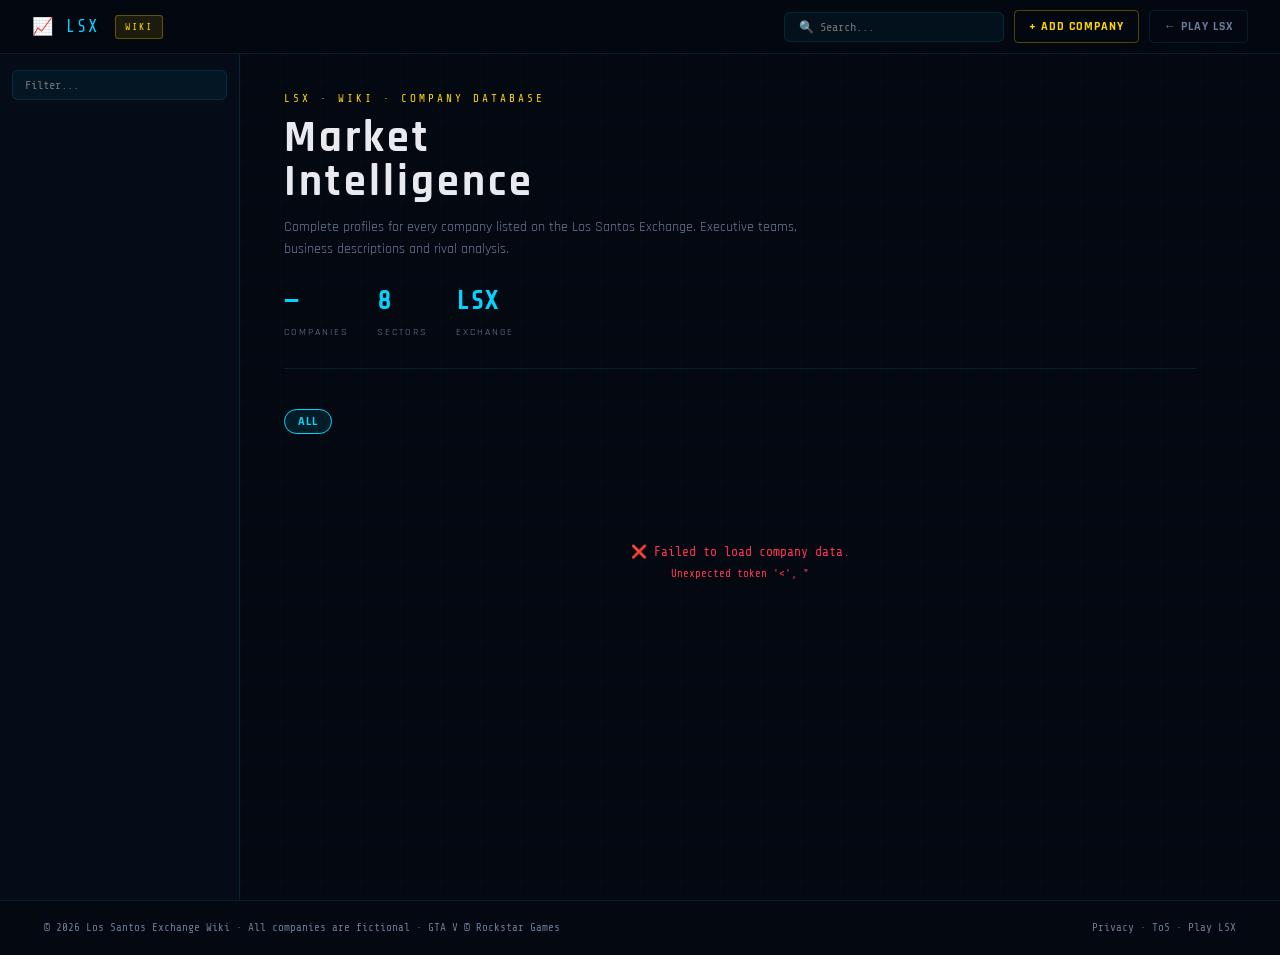
==== commit daa1ca0e: "fix josn" ====
--- a/wiki/index.html
+++ b/wiki/index.html
@@ -6,125 +6,8 @@
   <title>LSX Wiki — Los Santos Exchange</title>
   <link rel="preconnect" href="https://fonts.googleapis.com">
   <link href="https://fonts.googleapis.com/css2?family=Rajdhani:wght@400;600;700&family=Share+Tech+Mono&display=swap" rel="stylesheet">
-  <style>
-    :root {
-      --bg:#040810; --panel:#080f1e; --panel2:#0d1628;
-      --border:rgba(0,212,255,0.12); --accent:#00d4ff;
-      --green:#00ff88; --red:#ff3355; --gold:#ffd700;
-      --text:#e8eaf0; --dim:#6b7a99;
-      --font:'Rajdhani',sans-serif; --mono:'Share Tech Mono',monospace;
-    }
-    *{box-sizing:border-box;margin:0;padding:0}
-    body{background:var(--bg);color:var(--text);font-family:var(--font);font-size:15px;line-height:1.6;min-height:100vh}
-    body::before{content:'';position:fixed;inset:0;background-image:linear-gradient(rgba(0,212,255,0.025) 1px,transparent 1px),linear-gradient(90deg,rgba(0,212,255,0.025) 1px,transparent 1px);background-size:40px 40px;pointer-events:none;z-index:0}
-
-    /* ── Header ── */
-    header{position:sticky;top:0;z-index:200;background:rgba(4,8,16,0.96);backdrop-filter:blur(16px);border-bottom:1px solid var(--border);padding:0 32px;display:flex;align-items:center;justify-content:space-between;height:54px}
-    .header-left{display:flex;align-items:center;gap:16px}
-    .logo{font-family:var(--mono);font-size:17px;color:var(--accent);letter-spacing:2px;text-decoration:none}
-    .wiki-badge{background:rgba(255,215,0,0.1);border:1px solid rgba(255,215,0,0.3);color:var(--gold);font-family:var(--mono);font-size:10px;letter-spacing:2px;padding:3px 9px;border-radius:3px}
-    .header-right{display:flex;align-items:center;gap:10px}
-    .hdr-search{background:rgba(0,212,255,0.05);border:1px solid var(--border);border-radius:6px;padding:7px 14px;color:var(--text);font-family:var(--mono);font-size:12px;outline:none;width:220px;transition:border-color .2s}
-    .hdr-search:focus{border-color:rgba(0,212,255,0.4)}
-    .btn-link{font-family:var(--font);font-weight:700;font-size:12px;letter-spacing:1px;color:var(--dim);text-decoration:none;border:1px solid var(--border);padding:6px 14px;border-radius:4px;transition:all .2s;text-transform:uppercase;cursor:pointer;background:none}
-    .btn-link:hover{color:var(--accent);border-color:var(--accent)}
-    .btn-gold{border-color:rgba(255,215,0,0.3);color:var(--gold)}
-    .btn-gold:hover{border-color:var(--gold);color:var(--gold);background:rgba(255,215,0,0.05)}
-
-    /* ── Layout ── */
-    .layout{position:relative;z-index:1;display:grid;grid-template-columns:240px 1fr;min-height:calc(100vh - 54px)}
-    nav{position:sticky;top:54px;height:calc(100vh - 54px);overflow-y:auto;border-right:1px solid var(--border);background:rgba(8,15,30,0.6);padding:16px 0}
-    nav::-webkit-scrollbar{width:3px}
-    nav::-webkit-scrollbar-thumb{background:var(--border);border-radius:2px}
-    .nav-search{margin:0 12px 14px;padding:7px 12px;background:rgba(0,212,255,0.05);border:1px solid var(--border);border-radius:6px;color:var(--text);font-family:var(--mono);font-size:12px;width:calc(100% - 24px);outline:none}
-    .nav-search:focus{border-color:rgba(0,212,255,0.4)}
-    .nav-sector-label{padding:8px 12px 4px;font-family:var(--mono);font-size:10px;letter-spacing:2px;color:var(--dim);text-transform:uppercase;margin-top:6px}
-    .nav-item{display:flex;align-items:center;gap:8px;padding:5px 12px;cursor:pointer;border-left:2px solid transparent;transition:background .15s}
-    .nav-item:hover{background:rgba(0,212,255,0.05)}
-    .nav-item.active{background:rgba(0,212,255,0.08);border-left-color:var(--accent)}
-    .nav-ticker{font-family:var(--mono);font-size:11px;color:var(--accent);min-width:50px}
-    .nav-name{color:var(--dim);font-size:12px;overflow:hidden;text-overflow:ellipsis;white-space:nowrap}
-
-    /* ── Main ── */
-    main{padding:36px 44px;max-width:1000px}
-
-    /* ── Hero ── */
-    .hero{margin-bottom:40px;padding-bottom:28px;border-bottom:1px solid var(--border)}
-    .hero-tag{font-family:var(--mono);font-size:11px;letter-spacing:3px;color:var(--gold);margin-bottom:8px}
-    .hero h1{font-size:44px;font-weight:700;letter-spacing:3px;line-height:1;margin-bottom:12px}
-    .hero p{color:var(--dim);font-size:14px;max-width:560px}
-    .hero-stats{display:flex;gap:28px;margin-top:20px}
-    .hero-stat-val{font-family:var(--mono);font-size:26px;color:var(--accent);font-weight:700}
-    .hero-stat-lbl{font-size:10px;letter-spacing:2px;color:var(--dim);text-transform:uppercase;margin-top:2px}
-
-    /* ── Sector bar ── */
-    .sector-bar{display:flex;gap:6px;flex-wrap:wrap;margin-bottom:28px}
-    .sec-btn{padding:4px 13px;background:transparent;border:1px solid var(--border);border-radius:20px;color:var(--dim);font-family:var(--font);font-weight:700;font-size:12px;letter-spacing:1px;cursor:pointer;transition:all .2s;text-transform:uppercase}
-    .sec-btn:hover{border-color:rgba(0,212,255,0.4);color:var(--text)}
-    .sec-btn.active{background:rgba(0,212,255,0.1);border-color:var(--accent);color:var(--accent)}
-
-    /* ── Loading ── */
-    .loading{text-align:center;padding:80px;color:var(--dim);font-family:var(--mono);font-size:13px}
-    .spinner{width:32px;height:32px;border:2px solid var(--border);border-top-color:var(--accent);border-radius:50%;animation:spin .8s linear infinite;margin:0 auto 16px}
-    @keyframes spin{to{transform:rotate(360deg)}}
-    .no-results{text-align:center;padding:60px;color:var(--dim);font-family:var(--mono);font-size:13px;display:none}
-
-    /* ── Company Card ── */
-    .company-card{background:var(--panel);border:1px solid var(--border);border-radius:10px;padding:24px 28px;margin-bottom:18px;position:relative;overflow:hidden;transition:border-color .2s;scroll-margin-top:74px}
-    .company-card:hover{border-color:rgba(0,212,255,0.22)}
-    .company-card::before{content:'';position:absolute;top:0;left:0;width:100%;height:3px}
-    .company-card[data-sector="FOOD"]::before      {background:linear-gradient(90deg,#ff9800,transparent)}
-    .company-card[data-sector="FINANCE"]::before   {background:linear-gradient(90deg,#00ff88,transparent)}
-    .company-card[data-sector="TECH"]::before      {background:linear-gradient(90deg,#00d4ff,transparent)}
-    .company-card[data-sector="TRANSPORT"]::before {background:linear-gradient(90deg,#aa88ff,transparent)}
-    .company-card[data-sector="RETAIL"]::before    {background:linear-gradient(90deg,#ff3355,transparent)}
-    .company-card[data-sector="ENERGY"]::before    {background:linear-gradient(90deg,#ffd700,transparent)}
-    .company-card[data-sector="PHARMA"]::before    {background:linear-gradient(90deg,#00ffcc,transparent)}
-    .company-card[data-sector="MEDIA"]::before     {background:linear-gradient(90deg,#ff66aa,transparent)}
-    .company-card.hidden{display:none}
-
-    .card-top{display:flex;align-items:flex-start;justify-content:space-between;gap:14px;margin-bottom:14px}
-    .card-tl{}
-    .card-ticker-row{display:flex;align-items:center;gap:10px;margin-bottom:3px}
-    .card-ticker{font-family:var(--mono);font-size:21px;font-weight:700;color:var(--accent)}
-    .card-sector-badge{font-size:10px;font-weight:700;letter-spacing:1.5px;padding:3px 8px;border-radius:3px;text-transform:uppercase}
-    .badge-FOOD      {background:rgba(255,152,0,.12);color:#ff9800;border:1px solid rgba(255,152,0,.3)}
-    .badge-FINANCE   {background:rgba(0,255,136,.10);color:#00ff88;border:1px solid rgba(0,255,136,.3)}
-    .badge-TECH      {background:rgba(0,212,255,.10);color:#00d4ff;border:1px solid rgba(0,212,255,.3)}
-    .badge-TRANSPORT {background:rgba(170,136,255,.10);color:#aa88ff;border:1px solid rgba(170,136,255,.3)}
-    .badge-RETAIL    {background:rgba(255,51,85,.10);color:#ff3355;border:1px solid rgba(255,51,85,.3)}
-    .badge-ENERGY    {background:rgba(255,215,0,.10);color:#ffd700;border:1px solid rgba(255,215,0,.3)}
-    .badge-PHARMA    {background:rgba(0,255,204,.10);color:#00ffcc;border:1px solid rgba(0,255,204,.3)}
-    .badge-MEDIA     {background:rgba(255,102,170,.10);color:#ff66aa;border:1px solid rgba(255,102,170,.3)}
-    .card-name{font-size:22px;font-weight:700;color:var(--text)}
-    .card-tagline{font-size:13px;color:var(--dim);font-style:italic;margin-top:2px}
-    .card-price-box{text-align:right;background:rgba(0,212,255,0.04);border:1px solid var(--border);border-radius:8px;padding:10px 16px;min-width:120px;flex-shrink:0}
-    .card-price{font-family:var(--mono);font-size:20px;color:var(--green);font-weight:700}
-    .card-price-lbl{font-size:10px;letter-spacing:1px;color:var(--dim);margin-top:2px}
-    .vol-indicator{margin-top:6px;font-size:10px;color:var(--dim)}
-
-    .card-desc{color:var(--dim);font-size:14px;line-height:1.7;margin-bottom:18px}
-
-    .card-mgmt{display:grid;grid-template-columns:repeat(auto-fill,minmax(190px,1fr));gap:8px;margin-bottom:18px}
-    .mgmt-item{background:var(--panel2);border:1px solid var(--border);border-radius:6px;padding:9px 13px}
-    .mgmt-role{font-family:var(--mono);font-size:10px;letter-spacing:1px;color:var(--dim)}
-    .mgmt-name{font-size:13px;font-weight:700;color:var(--text);margin-top:2px}
-
-    .card-stats{display:flex;gap:0;background:var(--panel2);border:1px solid var(--border);border-radius:8px;overflow:hidden}
-    .card-stat{flex:1;padding:10px 14px;border-right:1px solid var(--border);text-align:center}
-    .card-stat:last-child{border-right:none}
-    .stat-val{font-family:var(--mono);font-size:13px;color:var(--text);font-weight:700}
-    .stat-lbl{font-size:10px;letter-spacing:1px;color:var(--dim);margin-top:2px;text-transform:uppercase}
-    .rival-link{color:var(--accent);cursor:pointer;text-decoration:underline}
-    .rival-link:hover{color:var(--gold)}
-
-    /* footer */
-    footer{position:relative;z-index:1;border-top:1px solid var(--border);padding:18px 44px;display:flex;align-items:center;justify-content:space-between;font-family:var(--mono);font-size:11px;color:var(--dim)}
-    footer a{color:var(--dim);text-decoration:none}
-    footer a:hover{color:var(--accent)}
-
-    @media(max-width:860px){.layout{grid-template-columns:1fr}nav{display:none}main{padding:20px 16px}}
-  </style>
+  <link rel="shortcut icon" href="/wiki/assets/img/icon-512.ico" type="image/x-icon">
+  <link rel="stylesheet" href="/wiki/assets/css/style.css"/>
 </head>
 <body>
 
@@ -207,7 +90,7 @@
       )
     );
 
-    allCompanies = results.filter(Boolean);
+    allCompanies = results.filter(r => r && r.ticker && r.name && r.sector);
     init();
   } catch(e) {
     document.getElementById('cardList').innerHTML =
--- a/wiki/assets/css/style.css
+++ b/wiki/assets/css/style.css
@@ -0,0 +1,117 @@
+:root {
+      --bg:#040810; --panel:#080f1e; --panel2:#0d1628;
+      --border:rgba(0,212,255,0.12); --accent:#00d4ff;
+      --green:#00ff88; --red:#ff3355; --gold:#ffd700;
+      --text:#e8eaf0; --dim:#6b7a99;
+      --font:'Rajdhani',sans-serif; --mono:'Share Tech Mono',monospace;
+    }
+    *{box-sizing:border-box;margin:0;padding:0}
+    body{background:var(--bg);color:var(--text);font-family:var(--font);font-size:15px;line-height:1.6;min-height:100vh}
+    body::before{content:'';position:fixed;inset:0;background-image:linear-gradient(rgba(0,212,255,0.025) 1px,transparent 1px),linear-gradient(90deg,rgba(0,212,255,0.025) 1px,transparent 1px);background-size:40px 40px;pointer-events:none;z-index:0}
+
+    /* ── Header ── */
+    header{position:sticky;top:0;z-index:200;background:rgba(4,8,16,0.96);backdrop-filter:blur(16px);border-bottom:1px solid var(--border);padding:0 32px;display:flex;align-items:center;justify-content:space-between;height:54px}
+    .header-left{display:flex;align-items:center;gap:16px}
+    .logo{font-family:var(--mono);font-size:17px;color:var(--accent);letter-spacing:2px;text-decoration:none}
+    .wiki-badge{background:rgba(255,215,0,0.1);border:1px solid rgba(255,215,0,0.3);color:var(--gold);font-family:var(--mono);font-size:10px;letter-spacing:2px;padding:3px 9px;border-radius:3px}
+    .header-right{display:flex;align-items:center;gap:10px}
+    .hdr-search{background:rgba(0,212,255,0.05);border:1px solid var(--border);border-radius:6px;padding:7px 14px;color:var(--text);font-family:var(--mono);font-size:12px;outline:none;width:220px;transition:border-color .2s}
+    .hdr-search:focus{border-color:rgba(0,212,255,0.4)}
+    .btn-link{font-family:var(--font);font-weight:700;font-size:12px;letter-spacing:1px;color:var(--dim);text-decoration:none;border:1px solid var(--border);padding:6px 14px;border-radius:4px;transition:all .2s;text-transform:uppercase;cursor:pointer;background:none}
+    .btn-link:hover{color:var(--accent);border-color:var(--accent)}
+    .btn-gold{border-color:rgba(255,215,0,0.3);color:var(--gold)}
+    .btn-gold:hover{border-color:var(--gold);color:var(--gold);background:rgba(255,215,0,0.05)}
+
+    /* ── Layout ── */
+    .layout{position:relative;z-index:1;display:grid;grid-template-columns:240px 1fr;min-height:calc(100vh - 54px)}
+    nav{position:sticky;top:54px;height:calc(100vh - 54px);overflow-y:auto;border-right:1px solid var(--border);background:rgba(8,15,30,0.6);padding:16px 0}
+    nav::-webkit-scrollbar{width:3px}
+    nav::-webkit-scrollbar-thumb{background:var(--border);border-radius:2px}
+    .nav-search{margin:0 12px 14px;padding:7px 12px;background:rgba(0,212,255,0.05);border:1px solid var(--border);border-radius:6px;color:var(--text);font-family:var(--mono);font-size:12px;width:calc(100% - 24px);outline:none}
+    .nav-search:focus{border-color:rgba(0,212,255,0.4)}
+    .nav-sector-label{padding:8px 12px 4px;font-family:var(--mono);font-size:10px;letter-spacing:2px;color:var(--dim);text-transform:uppercase;margin-top:6px}
+    .nav-item{display:flex;align-items:center;gap:8px;padding:5px 12px;cursor:pointer;border-left:2px solid transparent;transition:background .15s}
+    .nav-item:hover{background:rgba(0,212,255,0.05)}
+    .nav-item.active{background:rgba(0,212,255,0.08);border-left-color:var(--accent)}
+    .nav-ticker{font-family:var(--mono);font-size:11px;color:var(--accent);min-width:50px}
+    .nav-name{color:var(--dim);font-size:12px;overflow:hidden;text-overflow:ellipsis;white-space:nowrap}
+
+    /* ── Main ── */
+    main{padding:36px 44px;max-width:1000px}
+
+    /* ── Hero ── */
+    .hero{margin-bottom:40px;padding-bottom:28px;border-bottom:1px solid var(--border)}
+    .hero-tag{font-family:var(--mono);font-size:11px;letter-spacing:3px;color:var(--gold);margin-bottom:8px}
+    .hero h1{font-size:44px;font-weight:700;letter-spacing:3px;line-height:1;margin-bottom:12px}
+    .hero p{color:var(--dim);font-size:14px;max-width:560px}
+    .hero-stats{display:flex;gap:28px;margin-top:20px}
+    .hero-stat-val{font-family:var(--mono);font-size:26px;color:var(--accent);font-weight:700}
+    .hero-stat-lbl{font-size:10px;letter-spacing:2px;color:var(--dim);text-transform:uppercase;margin-top:2px}
+
+    /* ── Sector bar ── */
+    .sector-bar{display:flex;gap:6px;flex-wrap:wrap;margin-bottom:28px}
+    .sec-btn{padding:4px 13px;background:transparent;border:1px solid var(--border);border-radius:20px;color:var(--dim);font-family:var(--font);font-weight:700;font-size:12px;letter-spacing:1px;cursor:pointer;transition:all .2s;text-transform:uppercase}
+    .sec-btn:hover{border-color:rgba(0,212,255,0.4);color:var(--text)}
+    .sec-btn.active{background:rgba(0,212,255,0.1);border-color:var(--accent);color:var(--accent)}
+
+    /* ── Loading ── */
+    .loading{text-align:center;padding:80px;color:var(--dim);font-family:var(--mono);font-size:13px}
+    .spinner{width:32px;height:32px;border:2px solid var(--border);border-top-color:var(--accent);border-radius:50%;animation:spin .8s linear infinite;margin:0 auto 16px}
+    @keyframes spin{to{transform:rotate(360deg)}}
+    .no-results{text-align:center;padding:60px;color:var(--dim);font-family:var(--mono);font-size:13px;display:none}
+
+    /* ── Company Card ── */
+    .company-card{background:var(--panel);border:1px solid var(--border);border-radius:10px;padding:24px 28px;margin-bottom:18px;position:relative;overflow:hidden;transition:border-color .2s;scroll-margin-top:74px}
+    .company-card:hover{border-color:rgba(0,212,255,0.22)}
+    .company-card::before{content:'';position:absolute;top:0;left:0;width:100%;height:3px}
+    .company-card[data-sector="FOOD"]::before      {background:linear-gradient(90deg,#ff9800,transparent)}
+    .company-card[data-sector="FINANCE"]::before   {background:linear-gradient(90deg,#00ff88,transparent)}
+    .company-card[data-sector="TECH"]::before      {background:linear-gradient(90deg,#00d4ff,transparent)}
+    .company-card[data-sector="TRANSPORT"]::before {background:linear-gradient(90deg,#aa88ff,transparent)}
+    .company-card[data-sector="RETAIL"]::before    {background:linear-gradient(90deg,#ff3355,transparent)}
+    .company-card[data-sector="ENERGY"]::before    {background:linear-gradient(90deg,#ffd700,transparent)}
+    .company-card[data-sector="PHARMA"]::before    {background:linear-gradient(90deg,#00ffcc,transparent)}
+    .company-card[data-sector="MEDIA"]::before     {background:linear-gradient(90deg,#ff66aa,transparent)}
+    .company-card.hidden{display:none}
+
+    .card-top{display:flex;align-items:flex-start;justify-content:space-between;gap:14px;margin-bottom:14px}
+    .card-tl{}
+    .card-ticker-row{display:flex;align-items:center;gap:10px;margin-bottom:3px}
+    .card-ticker{font-family:var(--mono);font-size:21px;font-weight:700;color:var(--accent)}
+    .card-sector-badge{font-size:10px;font-weight:700;letter-spacing:1.5px;padding:3px 8px;border-radius:3px;text-transform:uppercase}
+    .badge-FOOD      {background:rgba(255,152,0,.12);color:#ff9800;border:1px solid rgba(255,152,0,.3)}
+    .badge-FINANCE   {background:rgba(0,255,136,.10);color:#00ff88;border:1px solid rgba(0,255,136,.3)}
+    .badge-TECH      {background:rgba(0,212,255,.10);color:#00d4ff;border:1px solid rgba(0,212,255,.3)}
+    .badge-TRANSPORT {background:rgba(170,136,255,.10);color:#aa88ff;border:1px solid rgba(170,136,255,.3)}
+    .badge-RETAIL    {background:rgba(255,51,85,.10);color:#ff3355;border:1px solid rgba(255,51,85,.3)}
+    .badge-ENERGY    {background:rgba(255,215,0,.10);color:#ffd700;border:1px solid rgba(255,215,0,.3)}
+    .badge-PHARMA    {background:rgba(0,255,204,.10);color:#00ffcc;border:1px solid rgba(0,255,204,.3)}
+    .badge-MEDIA     {background:rgba(255,102,170,.10);color:#ff66aa;border:1px solid rgba(255,102,170,.3)}
+    .card-name{font-size:22px;font-weight:700;color:var(--text)}
+    .card-tagline{font-size:13px;color:var(--dim);font-style:italic;margin-top:2px}
+    .card-price-box{text-align:right;background:rgba(0,212,255,0.04);border:1px solid var(--border);border-radius:8px;padding:10px 16px;min-width:120px;flex-shrink:0}
+    .card-price{font-family:var(--mono);font-size:20px;color:var(--green);font-weight:700}
+    .card-price-lbl{font-size:10px;letter-spacing:1px;color:var(--dim);margin-top:2px}
+    .vol-indicator{margin-top:6px;font-size:10px;color:var(--dim)}
+
+    .card-desc{color:var(--dim);font-size:14px;line-height:1.7;margin-bottom:18px}
+
+    .card-mgmt{display:grid;grid-template-columns:repeat(auto-fill,minmax(190px,1fr));gap:8px;margin-bottom:18px}
+    .mgmt-item{background:var(--panel2);border:1px solid var(--border);border-radius:6px;padding:9px 13px}
+    .mgmt-role{font-family:var(--mono);font-size:10px;letter-spacing:1px;color:var(--dim)}
+    .mgmt-name{font-size:13px;font-weight:700;color:var(--text);margin-top:2px}
+
+    .card-stats{display:flex;gap:0;background:var(--panel2);border:1px solid var(--border);border-radius:8px;overflow:hidden}
+    .card-stat{flex:1;padding:10px 14px;border-right:1px solid var(--border);text-align:center}
+    .card-stat:last-child{border-right:none}
+    .stat-val{font-family:var(--mono);font-size:13px;color:var(--text);font-weight:700}
+    .stat-lbl{font-size:10px;letter-spacing:1px;color:var(--dim);margin-top:2px;text-transform:uppercase}
+    .rival-link{color:var(--accent);cursor:pointer;text-decoration:underline}
+    .rival-link:hover{color:var(--gold)}
+
+    /* footer */
+    footer{position:relative;z-index:1;border-top:1px solid var(--border);padding:18px 44px;display:flex;align-items:center;justify-content:space-between;font-family:var(--mono);font-size:11px;color:var(--dim)}
+    footer a{color:var(--dim);text-decoration:none}
+    footer a:hover{color:var(--accent)}
+
+    @media(max-width:860px){.layout{grid-template-columns:1fr}nav{display:none}main{padding:20px 16px}}
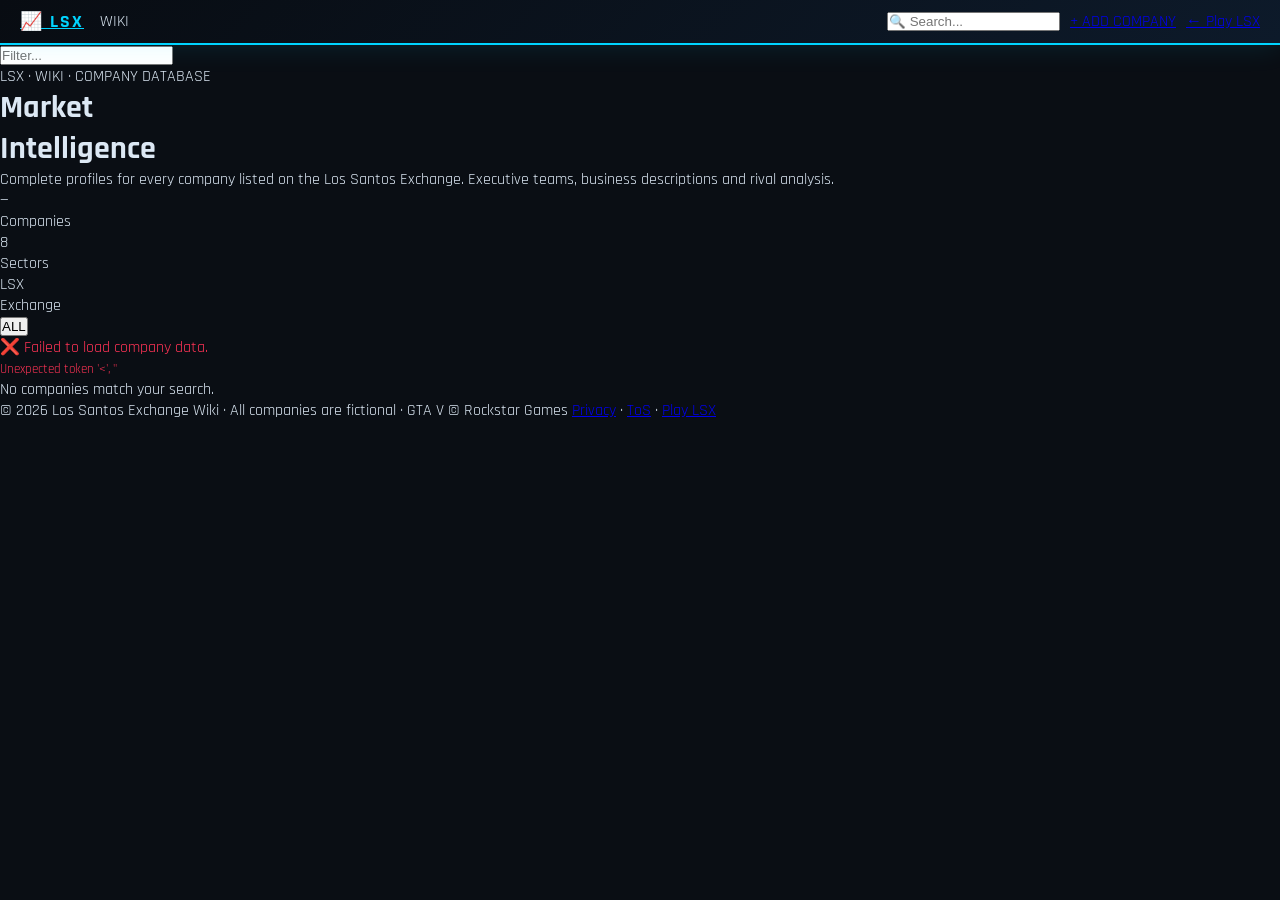
==== commit 9f771055: "css fix" ====
--- a/wiki/index.html
+++ b/wiki/index.html
@@ -7,7 +7,7 @@
   <link rel="preconnect" href="https://fonts.googleapis.com">
   <link href="https://fonts.googleapis.com/css2?family=Rajdhani:wght@400;600;700&family=Share+Tech+Mono&display=swap" rel="stylesheet">
   <link rel="shortcut icon" href="/wiki/assets/img/icon-512.ico" type="image/x-icon">
-  <link rel="stylesheet" href="/wiki/assets/css/style.css"/>
+  <link rel="stylesheet" href="/assets/css/style.css"/>
 </head>
 <body>
 
--- a/assets/css/style.css
+++ b/assets/css/style.css
@@ -0,0 +1,1356 @@
+@import url('https://fonts.googleapis.com/css2?family=Rajdhani:wght@400;600;700&family=Share+Tech+Mono&display=swap');
+
+:root {
+  --bg:      #0a0e14;
+  --panel:   #0d1520;
+  --panel2:  #111c2a;
+  --border:  #1e3050;
+  --accent:  #00d4ff;
+  --green:   #00ff88;
+  --red:     #ff3355;
+  --gold:    #ffd700;
+  --text:    #dce8f4;
+  --dim:     #8aafc8;
+  --label:   #6a8fac;
+  --overlay: rgba(4,8,16,0.92);
+  --card:    #0d1520;
+  /* Hoehe der fixen news-bar */
+  --news-bar-h: 26px;
+}
+
+* { margin:0; padding:0; box-sizing:border-box; }
+
+body {
+  background:var(--bg); color:var(--text);
+  font-family:'Rajdhani',sans-serif; font-size:16px;
+  min-height:100vh; overflow-x:hidden;
+  padding-bottom: var(--news-bar-h);
+}
+
+/* ── LOGIN SCREEN ────────────────────────────── */
+#loginScreen {
+  position: fixed; inset: 0;
+  background: var(--bg);
+  display: flex;
+  align-items: center;
+  justify-content: center;
+  z-index: 9999;
+}
+.login-box {
+  display: flex; flex-direction: column;
+  align-items: center; gap: 20px;
+  padding: 48px 40px;
+  background: var(--card);
+  border: 1px solid var(--border);
+  border-radius: 12px;
+  text-align: center;
+}
+.login-logo { font-size: 24px; font-weight: 700; letter-spacing: 2px; }
+.login-sub  { color: var(--dim); font-size: 13px; }
+.btn-discord {
+  display: flex; align-items: center; gap: 10px;
+  padding: 12px 28px;
+  background: #5865F2;
+  color: #fff;
+  border-radius: 6px;
+  font-weight: 700; font-size: 13px; letter-spacing: 1px;
+  text-decoration: none;
+  transition: opacity .2s;
+}
+.btn-discord:hover { opacity: .85; }
+
+/* ── HEADER ─────────────────────────────────── */
+header {
+  background:linear-gradient(135deg,#080c12,#0d1a2a);
+  border-bottom:2px solid var(--accent);
+  padding:10px 20px;
+  display:flex; align-items:center; justify-content:space-between;
+  box-shadow:0 0 30px rgba(0,212,255,0.12);
+  position:sticky; top:0; z-index:50;
+  gap: 12px;
+}
+
+.logo { font-size: 18px; font-weight: 700; letter-spacing: 2px; color: var(--accent); }
+
+.header-left  { display:flex; align-items:center; gap:16px; }
+.header-center { display:flex; align-items:center; gap:20px; }
+.header-right { display:flex; gap:10px; align-items:center; }
+
+.header-time { display:flex; flex-direction:column; line-height:1.3; }
+.header-time span { font-family:'Share Tech Mono',monospace; font-size:13px; color:var(--text); }
+.game-date { font-size:10px !important; color:var(--dim) !important; }
+
+.header-stat { display:flex; flex-direction:column; gap:2px; }
+.stat-label  { font-size:9px; color:var(--label); letter-spacing:2px; text-transform:uppercase; }
+.stat-val    { font-family:'Share Tech Mono',monospace; font-size:17px; font-weight:700; color:var(--gold); }
+
+/* Generic small buttons */
+.btn-sm {
+  padding:5px 13px; border-radius:5px;
+  font-family:'Rajdhani',sans-serif; font-weight:700; font-size:11px; letter-spacing:1px;
+  cursor:pointer; transition:all .2s; white-space:nowrap; border:1px solid;
+  background:rgba(0,212,255,0.08); border-color:rgba(0,212,255,0.35); color:var(--accent);
+}
+.btn-sm:hover { transform:translateY(-1px); opacity:.85; }
+.btn-danger {
+  background:rgba(180,0,180,0.08) !important;
+  border-color:rgba(200,0,200,0.32) !important;
+  color:#e060e0 !important;
+}
+
+/* Legacy header button classes (kept for compatibility) */
+.hdr-btns { display:flex; flex-direction:column; gap:4px; }
+.hdr-btns button {
+  padding:5px 13px; border-radius:5px;
+  font-family:'Rajdhani',sans-serif; font-weight:700; font-size:11px; letter-spacing:1px;
+  cursor:pointer; transition:all .2s; white-space:nowrap; border:1px solid;
+}
+.btn-save      { background:rgba(0,212,255,0.08); border-color:rgba(0,212,255,0.35); color:var(--accent); }
+.btn-reset     { background:rgba(255,51,85,0.07);  border-color:rgba(255,51,85,0.32);  color:#ff6680; }
+.btn-hardreset { background:rgba(180,0,180,0.08); border-color:rgba(200,0,200,0.32); color:#e060e0; }
+.hdr-btns button:hover { transform:translateY(-1px); opacity:.85; }
+
+.hdr-box { border-radius:7px; padding:7px 14px; text-align:right; }
+.hdr-box.cash      { background:rgba(0,212,255,0.07); border:1px solid rgba(0,212,255,0.28); }
+.hdr-box.portfolio { background:rgba(0,255,136,0.05); border:1px solid rgba(0,255,136,0.22); }
+.hdr-box .lbl { font-size:10px; color:var(--label); letter-spacing:2px; text-transform:uppercase; }
+.hdr-box .val { font-family:'Share Tech Mono',monospace; font-size:19px; font-weight:700; }
+.hdr-box.cash .val      { color:var(--gold); }
+.hdr-box.portfolio .val { color:var(--green); }
+.time-display { font-family:'Share Tech Mono',monospace; font-size:12px; color:var(--dim); text-align:center; line-height:1.9; }
+
+/* ── TICKER ─────────────────────────────────── */
+.ticker-wrap {
+  background:#050810; border-bottom:1px solid var(--border);
+  overflow:hidden; height:30px; display:flex; align-items:center;
+}
+.ticker-label {
+  background:var(--accent); color:#000; font-weight:700;
+  padding:0 12px; height:100%; display:flex; align-items:center;
+  font-size:11px; letter-spacing:2px; flex-shrink:0;
+}
+.ticker-track {
+  display:flex; animation:scroll-ticker 50s linear infinite; white-space:nowrap;
+}
+.ticker-item { padding:0 20px; font-family:'Share Tech Mono',monospace; font-size:12px; color:var(--text); }
+.ticker-item strong { color:#fff; }
+@keyframes scroll-ticker { 0%{transform:translateX(0)} 100%{transform:translateX(-50%)} }
+
+/* ── APP LAYOUT (neue 3-Spalten Struktur) ────── */
+.app-layout {
+  display: grid;
+  grid-template-columns: 220px 1fr 260px;
+  gap: 0;
+  /* Viewport minus Header (~64px) minus Ticker (30px) minus news-bar */
+  height: calc(100vh - 94px - var(--news-bar-h));
+  overflow: hidden;
+}
+
+.sidebar-left,
+.sidebar-right {
+  display: flex;
+  flex-direction: column;
+  gap: 12px;
+  padding: 12px;
+  border-right: 1px solid var(--border);
+  overflow-y: auto;
+  height: 100%;
+}
+.sidebar-right {
+  border-right: none;
+  border-left: 1px solid var(--border);
+}
+
+.main-content {
+  padding: 12px 16px;
+  overflow-y: auto;
+  height: 100%;
+}
+
+.sidebar-card {
+  background: var(--panel2);
+  border: 1px solid var(--border);
+  border-radius: 8px;
+  padding: 12px;
+}
+.sidebar-label {
+  font-size: 10px; color: var(--accent); letter-spacing: 2px;
+  text-transform: uppercase; font-weight: 700; margin-bottom: 10px;
+}
+
+/* Legacy .main / .market-panel / .sidebar (alte Klassen neutral halten) */
+.main { display:grid; grid-template-columns:1fr 280px; }
+.market-panel { padding:16px; overflow-y:auto; border-right:1px solid var(--border); }
+.sidebar { display:flex; flex-direction:column; overflow-y:auto; }
+
+/* ── TABS ────────────────────────────────────── */
+.sector-tabs { display:flex; gap:4px; flex-wrap:wrap; margin-bottom:10px; }
+.market-tabs { display:flex; gap:4px; flex-wrap:wrap; }
+.tab {
+  padding:4px 12px; border:1px solid var(--border); border-radius:4px;
+  cursor:pointer; font-size:11px; font-weight:700; letter-spacing:1px;
+  transition:all .2s; background:transparent; color:var(--dim);
+}
+.tab.active              { background:var(--accent); border-color:var(--accent); color:#000; }
+.tab:hover:not(.active)  { border-color:var(--accent); color:var(--accent); }
+
+/* ── TABLE CONTROLS ──────────────────────────── */
+.table-controls {
+  display: flex; gap: 8px; align-items: center; margin-bottom: 10px;
+}
+.search-input {
+  flex: 1;
+  padding: 7px 12px;
+  background: var(--panel2);
+  border: 1px solid var(--border);
+  border-radius: 6px;
+  color: var(--text);
+  font-family: 'Rajdhani', sans-serif;
+  font-size: 13px;
+  outline: none;
+  transition: border-color .2s;
+}
+.search-input:focus { border-color: var(--accent); }
+.search-count {
+  font-family: 'Share Tech Mono', monospace;
+  font-size: 11px; color: var(--dim);
+  white-space: nowrap;
+}
+
+/* ── STOCK TABLE ─────────────────────────────── */
+.table-wrap { overflow-x: auto; }
+.stock-table { width:100%; border-collapse:collapse; table-layout:fixed; }
+.stock-table thead tr { background:#080c14; border-bottom:2px solid var(--accent); }
+.stock-table th {
+  padding:6px 8px; text-align:left;
+  font-size:9px; color:var(--accent); letter-spacing:1.5px; font-weight:700; text-transform:uppercase;
+  cursor:pointer; user-select:none; white-space:nowrap; overflow:hidden;
+}
+/* Feste Spaltenbreiten */
+.stock-table col:nth-child(1) { width:auto; }
+.stock-table th:nth-child(2), .stock-table td:nth-child(2) { width:76px; }
+.stock-table th:nth-child(3), .stock-table td:nth-child(3) { width:72px; }
+.stock-table th:nth-child(4), .stock-table td:nth-child(4) { width:58px; }
+.stock-table th:nth-child(5), .stock-table td:nth-child(5) { width:58px; }
+.stock-table th:nth-child(6), .stock-table td:nth-child(6) { width:52px; }
+.stock-table th:nth-child(7), .stock-table td:nth-child(7) { width:64px; }
+.stock-table th:nth-child(8), .stock-table td:nth-child(8) { width:32px; padding:0; text-align:center; }
+.stock-table th:nth-child(n+3), .stock-table td:nth-child(n+3) { text-align:right; }
+.stock-row { border-bottom:1px solid rgba(30,48,80,0.6); cursor:pointer; transition:background .12s; }
+.stock-row:hover { background:rgba(0,212,255,0.04); }
+.star-btn {
+  background:none; border:none; cursor:pointer;
+  font-size:15px; line-height:1; padding:3px 4px;
+  color:var(--dim); transition:color .15s, transform .15s;
+}
+.star-btn:hover  { color:var(--gold); transform:scale(1.2); }
+.star-btn.active { color:var(--gold); }
+.stock-table td { padding:6px 8px; vertical-align:middle; }
+
+.stock-ticker { font-family:'Share Tech Mono',monospace; font-weight:700; font-size:13px; color:#fff; }
+.stock-name   { font-size:11px; color:var(--dim); display:block; margin-top:1px;
+                white-space:nowrap; overflow:hidden; text-overflow:ellipsis; }
+.stock-price  { font-family:'Share Tech Mono',monospace; font-size:12px; color:var(--text); }
+.stock-change { font-family:'Share Tech Mono',monospace; font-size:11px; }
+.up      { color:var(--green); }
+.down    { color:var(--red); }
+.neutral { color:var(--dim); }
+
+/* Flash animations */
+@keyframes flash-up   { 0%,100%{background:transparent} 50%{background:rgba(0,255,136,0.18)} }
+@keyframes flash-down { 0%,100%{background:transparent} 50%{background:rgba(255,51,85,0.18)} }
+.flash-up   { animation:flash-up   .6s ease; }
+.flash-down { animation:flash-down .6s ease; }
+
+.mini-chart { display:flex; align-items:flex-end; gap:1px; height:22px; }
+.mini-bar   { width:3px; border-radius:1px; }
+
+.owned-badge {
+  background:rgba(255,215,0,0.12); border:1px solid var(--gold);
+  color:var(--gold); font-size:9px; padding:1px 3px;
+  border-radius:3px; margin-left:4px;
+  font-family:'Share Tech Mono',monospace; vertical-align:middle;
+}
+
+/* Sector badges */
+.sector { display:inline-block; padding:2px 5px; border-radius:8px; font-size:9px; letter-spacing:0.5px; font-weight:700; text-transform:uppercase; }
+.sector-food      { background:rgba(255,140,0,0.13); color:#ffaa40; border:1px solid rgba(255,140,0,0.3); }
+.sector-pharma    { background:rgba(160,80,255,0.13); color:#bf80ff; border:1px solid rgba(160,80,255,0.3); }
+.sector-transport { background:rgba(0,180,255,0.13);  color:#40ccff; border:1px solid rgba(0,180,255,0.3); }
+.sector-finance   { background:rgba(0,255,136,0.09);  color:#40ffaa; border:1px solid rgba(0,255,136,0.25); }
+.sector-energy    { background:rgba(255,200,0,0.11);  color:#ffd040; border:1px solid rgba(255,200,0,0.25); }
+.sector-media     { background:rgba(255,60,130,0.11); color:#ff6699; border:1px solid rgba(255,60,130,0.25); }
+.sector-retail    { background:rgba(100,210,100,0.11);color:#80dd80; border:1px solid rgba(100,210,100,0.25); }
+.sector-tech      { background:rgba(0,212,255,0.11);  color:#40d4ff; border:1px solid rgba(0,212,255,0.25); }
+
+/* ── SIDEBAR SHARED COMPONENTS ───────────────── */
+.sidebar-title { font-size:11px; color:var(--accent); letter-spacing:2px; text-transform:uppercase; font-weight:700; margin-bottom:10px; }
+
+.watch-item {
+  display:flex; justify-content:space-between; align-items:center;
+  padding:7px 10px; border-radius:5px; cursor:pointer;
+  background:rgba(255,255,255,0.02); border:1px solid var(--border);
+  margin-bottom:6px; transition:border-color .15s;
+}
+.watch-item:hover { border-color:rgba(0,212,255,0.35); }
+.watch-ticker { font-family:'Share Tech Mono',monospace; font-weight:700; font-size:13px; color:#fff; }
+.watch-price  { font-family:'Share Tech Mono',monospace; font-size:13px; }
+.watch-chg    { font-family:'Share Tech Mono',monospace; font-size:11px; }
+.watch-empty  { color:var(--label); font-size:12px; text-align:center; padding:12px 0; }
+
+.portfolio-row {
+  display:flex; justify-content:space-between; align-items:center;
+  padding:7px 10px; border-radius:5px;
+  background:rgba(255,255,255,0.02); border:1px solid var(--border);
+  margin-bottom:5px; cursor:pointer;
+  transition:border-color .15s, background .15s;
+}
+.portfolio-row:hover { border-color:rgba(0,212,255,0.35); background:rgba(0,212,255,0.04); }
+.portfolio-row-left  { display:flex; flex-direction:column; gap:2px; }
+.portfolio-row-tick  { font-family:'Share Tech Mono',monospace; font-weight:700; color:#fff; font-size:13px; }
+.portfolio-row-qty   { font-size:11px; color:var(--dim); }
+.portfolio-row-right { text-align:right; }
+.portfolio-row-val   { font-family:'Share Tech Mono',monospace; font-size:13px; color:var(--text); }
+.portfolio-row-pnl   { font-family:'Share Tech Mono',monospace; font-size:11px; }
+
+/* Limit Orders */
+.orders-panel { padding:14px 16px; border-bottom:1px solid var(--border); }
+.order-item {
+  display:flex; justify-content:space-between; align-items:center;
+  padding:6px 10px; border-radius:5px;
+  background:rgba(255,255,255,0.02); border:1px solid var(--border);
+  margin-bottom:5px; font-size:12px;
+}
+.order-ticker { font-family:'Share Tech Mono',monospace; font-weight:700; color:#fff; }
+.order-meta   { color:var(--dim); font-family:'Share Tech Mono',monospace; font-size:11px; }
+.order-cancel { background:none; border:none; color:var(--red); cursor:pointer; font-size:14px; padding:0 4px; opacity:.7; }
+.order-cancel:hover { opacity:1; }
+
+/* Scoreboard */
+.score-panel { padding:14px 16px; flex:1; }
+.score-grid  { display:flex; flex-direction:column; gap:4px; }
+.score-box {
+  display:flex; justify-content:space-between; align-items:center;
+  padding:5px 8px; border-radius:5px;
+  background:rgba(255,255,255,0.02); border:1px solid var(--border);
+}
+.score-lbl { font-size:10px; color:var(--label); letter-spacing:0.5px; text-transform:uppercase; white-space:nowrap; }
+.score-val { font-family:'Share Tech Mono',monospace; font-size:12px; font-weight:700; color:var(--text); text-align:right; }
+
+/* ── STOCK DETAIL MODAL ─────────────────────── */
+.modal-backdrop {
+  position:fixed; inset:0; background:var(--overlay);
+  z-index:200; display:flex; align-items:center; justify-content:center;
+  opacity:0; pointer-events:none; transition:opacity .25s;
+}
+.modal-backdrop.open { opacity:1; pointer-events:all; }
+
+/* Legacy .modal (alte HTML) */
+.modal {
+  background:var(--panel); border:1px solid var(--border);
+  border-radius:12px; width:min(820px,95vw); max-height:90vh;
+  overflow-y:auto; box-shadow:0 20px 80px rgba(0,0,0,0.8);
+  transform:translateY(18px) scale(.97); transition:transform .25s;
+  position:relative;
+}
+.modal-backdrop.open .modal { transform:translateY(0) scale(1); }
+
+/* Neue .modal-box Klasse */
+.modal-box {
+  background:var(--panel); border:1px solid var(--border);
+  border-radius:12px; width:min(560px,95vw); max-height:90vh;
+  overflow-y:auto; box-shadow:0 20px 80px rgba(0,0,0,0.8);
+  transform:translateY(18px) scale(.97); transition:transform .25s;
+  position:relative; padding:20px 24px;
+}
+.modal-backdrop.open .modal-box { transform:translateY(0) scale(1); }
+
+.modal-header-actions {
+  display:flex; gap:6px; align-items:center; flex-shrink:0;
+}
+.modal-close {
+  background:rgba(255,255,255,0.06); border:1px solid var(--border);
+  border-radius:6px; color:var(--dim); font-size:18px;
+  width:32px; height:32px; cursor:pointer;
+  display:flex; align-items:center; justify-content:center;
+  transition:all .2s; flex-shrink:0;
+}
+.modal-close:hover { background:rgba(255,51,85,0.15); color:var(--red); border-color:var(--red); }
+
+.modal-header {
+  padding-bottom:12px; border-bottom:1px solid var(--border);
+  display:flex; justify-content:space-between; align-items:flex-start;
+  margin-bottom:12px; gap:8px;
+}
+.modal-header-left  { flex:1; min-width:0; }
+.modal-header-right { display:flex; align-items:flex-start; gap:10px; flex-shrink:0; }
+.modal-ticker-row   { display:flex; align-items:center; gap:8px; flex-wrap:wrap; }
+.modal-ticker       { font-size:26px; font-weight:700; color:#fff; font-family:'Share Tech Mono',monospace; line-height:1; }
+.modal-sector-badge {
+  font-size:10px; font-weight:700; letter-spacing:1px; text-transform:uppercase;
+  padding:2px 8px; border-radius:10px; border:1px solid; opacity:.9;
+}
+.modal-name      { font-size:13px; color:var(--dim); margin-top:4px; font-weight:600; }
+.modal-price-wrap { text-align:right; }
+.modal-price-block { text-align:right; }
+.modal-price     { font-size:24px; font-weight:700; font-family:'Share Tech Mono',monospace; }
+.modal-change    { font-size:13px; font-family:'Share Tech Mono',monospace; font-weight:600; margin-top:3px; }
+
+/* Watchlist icon in header */
+.btn-watch-icon {
+  width:34px; height:34px; flex-shrink:0; margin-top:2px;
+  background:rgba(255,215,0,0.06); border:1px solid rgba(255,215,0,0.28);
+  border-radius:6px; color:var(--dim); font-size:18px; line-height:1;
+  cursor:pointer; transition:all .2s;
+  display:flex; align-items:center; justify-content:center;
+}
+.btn-watch-icon:hover    { background:rgba(255,215,0,0.14); color:var(--gold); border-color:var(--gold); }
+.btn-watch-icon.watching { background:rgba(255,215,0,0.14); color:var(--gold); border-color:var(--gold); }
+
+/* Compact stats grid */
+.modal-stats {
+  display:grid; grid-template-columns:repeat(4,1fr);
+  gap:6px 10px;
+  margin-bottom:10px; padding-bottom:10px;
+  border-bottom:1px solid var(--border);
+}
+.mstat { font-size:10px; color:var(--label); line-height:1.4; }
+.mstat span { display:block; color:#e8f4ff; font-weight:700; font-family:'Share Tech Mono',monospace; font-size:12px; }
+.mstat .rival-val { color:var(--accent); }
+
+/* Status pills row */
+.modal-status-row { display:flex; flex-direction:column; gap:4px; margin-bottom:10px; }
+.modal-status-row:empty { margin:0; }
+
+/* Inner tab switcher */
+.modal-inner-tabs {
+  display:grid; grid-template-columns:1fr 1fr;
+  border:1px solid var(--border); border-radius:6px; overflow:hidden;
+  margin-bottom:12px;
+}
+.modal-inner-tab {
+  padding:8px; text-align:center; cursor:pointer;
+  font-family:'Rajdhani',sans-serif; font-weight:700; font-size:12px;
+  letter-spacing:2px; text-transform:uppercase;
+  background:transparent; border:none; color:var(--dim); transition:all .2s;
+}
+.modal-inner-tab.active {
+  background:rgba(0,212,255,0.1); color:var(--accent);
+  border-bottom:2px solid var(--accent);
+}
+.modal-inner-tab:hover:not(.active) { color:var(--text); background:rgba(255,255,255,0.03); }
+
+/* Modal panels */
+.modal-panel { animation:fadeIn .15s ease; }
+@keyframes fadeIn { from{opacity:0;transform:translateY(4px)} to{opacity:1;transform:translateY(0)} }
+
+canvas#modalChart { width:100%; height:120px; display:block; margin-bottom:6px; }
+
+/* Chart range buttons (.crb) */
+.chart-range-btns { display:flex; gap:4px; margin-bottom:14px; }
+.crb {
+  padding:3px 10px;
+  background:rgba(255,255,255,0.04);
+  border:1px solid var(--border);
+  border-radius:4px;
+  color:var(--dim);
+  font-family:'Rajdhani',sans-serif;
+  font-weight:700;
+  font-size:11px;
+  letter-spacing:1px;
+  cursor:pointer;
+  transition:all .2s;
+}
+.crb:hover  { border-color:var(--accent); color:var(--accent); }
+.crb.active { background:rgba(0,212,255,0.12); border-color:var(--accent); color:var(--accent); }
+
+/* Legacy chart-range-btn alias */
+.chart-range-btn { padding:3px 10px; background:rgba(255,255,255,0.04); border:1px solid var(--border); border-radius:4px; color:var(--dim); font-family:'Rajdhani',sans-serif; font-weight:700; font-size:11px; letter-spacing:1px; cursor:pointer; transition:all .2s; }
+.chart-range-btn:hover  { border-color:var(--accent); color:var(--accent); }
+.chart-range-btn.active { background:rgba(0,212,255,0.12); border-color:var(--accent); color:var(--accent); }
+
+/* Modal sections */
+.modal-section { margin-top:14px; padding-top:14px; border-top:1px solid var(--border); }
+.section-label { font-size:10px; color:var(--accent); letter-spacing:2px; text-transform:uppercase; font-weight:700; margin-bottom:8px; }
+
+.short-row, .limit-row, .stop-row {
+  display:flex; gap:6px; align-items:center; flex-wrap:wrap;
+}
+
+.short-status { font-size:12px; color:var(--dim); margin-top:6px; font-family:'Share Tech Mono',monospace; }
+.alert-status { font-size:12px; color:var(--dim); margin-top:4px; font-family:'Share Tech Mono',monospace; }
+.stop-status  { font-size:12px; color:var(--dim); margin-top:6px; font-family:'Share Tech Mono',monospace; }
+
+/* Trade tabs */
+.trade-tabs2 {
+  display:grid; grid-template-columns:1fr 1fr;
+  border:1px solid var(--border); border-radius:6px; overflow:hidden; margin-bottom:12px;
+}
+.trade-tab2 { padding:9px; text-align:center; cursor:pointer; font-weight:700; font-size:14px; letter-spacing:1px; transition:all .2s; color:var(--dim); background:transparent; border:none; }
+.trade-tab2.buy-active  { background:rgba(0,255,136,0.12); color:#40ffaa; }
+.trade-tab2.sell-active { background:rgba(255,51,85,0.12);  color:#ff6680; }
+
+.m-qty-row { display:flex; gap:6px; align-items:center; margin-bottom:6px; }
+.m-input-label { font-size:11px; color:var(--label); letter-spacing:2px; text-transform:uppercase; margin-bottom:5px; display:block; font-weight:600; }
+.m-qty-input {
+  background:rgba(255,255,255,0.05); border:1px solid var(--border);
+  border-radius:6px; color:#fff; font-family:'Share Tech Mono',monospace;
+  font-size:15px; padding:8px 12px; outline:none; transition:border-color .2s;
+  width:100%;
+}
+.m-qty-input:focus { border-color:var(--accent); }
+.m-qty-btns { display:flex; gap:4px; margin-bottom:10px; }
+.m-qty-btn {
+  flex:1; padding:5px; background:rgba(255,255,255,0.04);
+  border:1px solid var(--border); border-radius:4px;
+  color:var(--dim); font-size:11px; font-weight:600; cursor:pointer; transition:all .2s;
+}
+.m-qty-btn:hover { border-color:var(--accent); color:var(--accent); }
+.m-total {
+  font-family:'Share Tech Mono',monospace; font-size:14px;
+  color:var(--dim); margin-bottom:10px;
+}
+.m-total span { color:var(--gold); font-weight:700; }
+
+/* Legacy m-total box style */
+.m-total-lbl { font-size:12px; color:var(--label); text-transform:uppercase; letter-spacing:1px; }
+.m-total-val { font-family:'Share Tech Mono',monospace; font-size:17px; font-weight:700; color:var(--gold); }
+
+.btn-modal-trade {
+  width:100%; padding:11px; border:none; border-radius:7px;
+  font-family:'Rajdhani',sans-serif; font-size:15px; font-weight:700;
+  letter-spacing:2px; cursor:pointer; transition:all .2s; text-transform:uppercase;
+  margin-bottom:4px;
+}
+.btn-modal-buy  { background:linear-gradient(135deg,#00c068,#00ff88); color:#001a0c; box-shadow:0 0 18px rgba(0,255,136,0.2); }
+.btn-modal-sell { background:linear-gradient(135deg,#cc0030,#ff3355); color:#fff;    box-shadow:0 0 18px rgba(255,51,85,0.2); }
+.btn-modal-buy:hover  { box-shadow:0 0 28px rgba(0,255,136,0.45); transform:translateY(-1px); }
+.btn-modal-sell:hover { box-shadow:0 0 28px rgba(255,51,85,0.45);  transform:translateY(-1px); }
+
+.btn-short, .btn-modal-short {
+  padding:8px 14px; border:1px solid rgba(255,51,85,0.4);
+  border-radius:6px; background:rgba(255,51,85,0.08);
+  color:var(--red); font-family:'Rajdhani',sans-serif;
+  font-size:13px; font-weight:700; letter-spacing:1px;
+  cursor:pointer; transition:all .2s;
+}
+.btn-short:hover, .btn-modal-short:hover { background:rgba(255,51,85,0.18); }
+
+.btn-cover, .btn-modal-cover {
+  padding:8px 14px; border:1px solid rgba(0,212,255,0.4);
+  border-radius:6px; background:rgba(0,212,255,0.08);
+  color:var(--accent); font-family:'Rajdhani',sans-serif;
+  font-size:13px; font-weight:700; letter-spacing:1px;
+  cursor:pointer; transition:all .2s;
+}
+.btn-cover:hover, .btn-modal-cover:hover { background:rgba(0,212,255,0.18); }
+
+/* Limit order */
+.limit-select {
+  background:rgba(255,255,255,0.05); border:1px solid var(--border);
+  border-radius:5px; color:var(--text); font-family:'Share Tech Mono',monospace;
+  font-size:12px; padding:7px 8px; outline:none; cursor:pointer;
+}
+.limit-select:focus { border-color:var(--accent); }
+
+.btn-add-order, .btn-watch + .btn-add-order {
+  padding:7px 12px; background:rgba(0,212,255,0.1);
+  border:1px solid rgba(0,212,255,0.35); border-radius:5px;
+  color:var(--accent); font-family:'Rajdhani',sans-serif;
+  font-weight:700; font-size:12px; letter-spacing:1px;
+  cursor:pointer; transition:all .2s; white-space:nowrap;
+}
+.btn-add-order:hover { background:rgba(0,212,255,0.18); }
+
+.stop-loss-row { display:flex; align-items:center; gap:10px; margin-top:12px; padding-top:12px; border-top:1px solid var(--border); }
+.stop-loss-lbl { font-size:12px; color:var(--label); letter-spacing:1px; white-space:nowrap; text-transform:uppercase; }
+
+/* .btn-watch kept as alias for backwards compat but icon variant is primary */
+.btn-watch {
+  margin-top:12px; width:100%; padding:8px;
+  background:rgba(255,215,0,0.06); border:1px solid rgba(255,215,0,0.3);
+  border-radius:5px; color:var(--gold); font-family:'Rajdhani',sans-serif;
+  font-weight:700; font-size:13px; letter-spacing:1px; cursor:pointer; transition:all .2s;
+}
+.btn-watch:hover    { background:rgba(255,215,0,0.14); }
+.btn-watch.watching { background:rgba(255,215,0,0.14); border-color:var(--gold); }
+
+/* ── CONFIRM MODAL ──────────────────────────── */
+.confirm-backdrop        { display:none; }
+.confirm-backdrop.open   {
+  display:flex;
+  position:fixed; inset:0; background:rgba(0,0,0,0.85);
+  z-index:400; align-items:center; justify-content:center;
+}
+.confirm-box {
+  background:var(--panel2); border:1px solid var(--border);
+  border-radius:10px; padding:28px 32px; max-width:380px; width:90%;
+  box-shadow:0 20px 60px rgba(0,0,0,0.8);
+  transform:scale(.95); transition:transform .2s;
+  text-align:center;
+}
+.confirm-backdrop.open .confirm-box { transform:scale(1); }
+.confirm-icon  { font-size:36px; margin-bottom:12px; }
+.confirm-title { font-size:18px; font-weight:700; color:#fff; margin-bottom:8px; }
+.confirm-msg   { font-size:14px; color:var(--dim); line-height:1.6; margin-bottom:22px; }
+.confirm-btns  { display:flex; gap:10px; justify-content:center; }
+.confirm-btns button {
+  padding:10px 24px; border-radius:6px;
+  font-family:'Rajdhani',sans-serif; font-weight:700;
+  font-size:14px; letter-spacing:1px; cursor:pointer; transition:all .2s; border:1px solid;
+}
+.confirm-btn-yes, .btn-confirm-ok {
+  background:rgba(255,51,85,0.15); border-color:rgba(255,51,85,0.5); color:#ff6680;
+}
+.confirm-btn-yes:hover, .btn-confirm-ok:hover { background:rgba(255,51,85,0.3); }
+.confirm-btn-no, .btn-confirm-cancel {
+  background:rgba(255,255,255,0.06); border-color:var(--border); color:var(--dim);
+}
+.confirm-btn-no:hover, .btn-confirm-cancel:hover { background:rgba(255,255,255,0.1); color:var(--text); }
+
+/* ── NEWS EVENT TOAST ───────────────────────── */
+.news-event-toast {
+  position:fixed; top:80px; right:20px;
+  background:var(--panel2); border:1px solid var(--border);
+  border-left:4px solid var(--gold); border-radius:8px;
+  padding:14px 16px; max-width:320px; min-width:260px;
+  z-index:1000; box-shadow:0 8px 30px rgba(0,0,0,0.6);
+  transform:translateX(120%); transition:transform .3s ease;
+  font-size:13px; color:var(--text); line-height:1.5;
+}
+.news-event-toast.show { transform:translateX(0); }
+.net-ticker { font-family:'Share Tech Mono',monospace; font-weight:700; color:var(--accent); font-size:14px; }
+.net-impact { font-weight:700; font-size:14px; }
+
+/* ── TOAST (id="toastEl") ───────────────────── */
+#toastEl, #toast {
+  position: fixed;
+  bottom: calc(var(--news-bar-h) + 8px);
+  right: 20px;
+  background: var(--panel2);
+  border-radius: 8px;
+  padding: 12px 18px;
+  border-left: 4px solid var(--green);
+  font-size: 14px;
+  font-weight: 600;
+  box-shadow: 0 10px 40px rgba(0,0,0,0.7);
+  transform: translateX(160%);
+  transition: transform .3s ease;
+  z-index: 500;
+  max-width: 320px;
+  color: var(--text);
+}
+#toastEl.show,  #toast.show  { transform: translateX(0); }
+#toastEl.error, #toast.error { border-left-color: var(--red); }
+
+/* ── NEWS BAR ───────────────────────────────── */
+.news-bar {
+  position:fixed; bottom:0; left:0; right:0;
+  background:#050810; border-top:1px solid var(--border);
+  height:var(--news-bar-h); display:flex; align-items:center; overflow:hidden; z-index:100;
+}
+.news-wrap { overflow:hidden; flex:1; }
+.news-label { background:var(--red); color:#fff; font-weight:700; padding:0 12px; height:100%; display:flex; align-items:center; font-size:11px; letter-spacing:2px; flex-shrink:0; }
+.news-track { display:flex; animation:scroll-ticker 70s linear infinite; white-space:nowrap; }
+.news-item  { padding:0 36px; font-size:11px; color:var(--dim); font-family:'Share Tech Mono',monospace; }
+.news-item span { color:var(--text); }
+
+/* ── NEWS PENDING ROW ───────────────────────── */
+.stock-row.news-pending { background:rgba(255,215,0,0.04); border-left:3px solid var(--gold); }
+.stock-row.news-pending:hover { background:rgba(255,215,0,0.08); }
+.news-badge {
+  display:inline-block;
+  background:rgba(255,215,0,0.15); border:1px solid rgba(255,215,0,0.5);
+  color:var(--gold); font-size:9px; font-weight:700; letter-spacing:1px;
+  padding:1px 5px; border-radius:3px; margin-left:5px; vertical-align:middle;
+  animation:pulse-gold 1s ease-in-out infinite alternate;
+}
+@keyframes pulse-gold {
+  from { opacity:0.6; }
+  to   { opacity:1; box-shadow:0 0 6px rgba(255,215,0,0.4); }
+}
+@keyframes pulse-countdown {
+  from { opacity:0.6; transform:scale(1);    }
+  to   { opacity:1;   transform:scale(1.08); }
+}
+
+/* ── MARKET SUMMARY BAR ─────────────────────── */
+.market-summary {
+  display:flex; align-items:center; gap:6px;
+  padding:10px 16px; background:var(--panel2);
+  border:1px solid var(--border); border-radius:8px;
+  margin-bottom:10px; flex-wrap:wrap;
+}
+.ms-item      { display:flex; flex-direction:column; gap:2px; cursor:default; }
+.ms-clickable { cursor:pointer; }
+.ms-clickable:hover .ms-val { text-decoration:underline; }
+.ms-label  { font-size:9px; color:var(--dim); letter-spacing:1px; text-transform:uppercase; }
+.ms-val    { font-family:'Share Tech Mono',monospace; font-size:13px; font-weight:700; }
+.ms-divider{ width:1px; height:32px; background:var(--border); margin:0 6px; }
+
+/* ── TOP MOVERS ─────────────────────────────── */
+.top-movers-card {}
+.top-movers {
+  display:flex; align-items:center; gap:8px;
+  flex-wrap:wrap;
+}
+.tm-label  { font-size:10px; color:var(--dim); font-weight:700; letter-spacing:1px; margin-right:4px; }
+.tm-item   {
+  display:flex; align-items:center; gap:8px;
+  padding:4px 10px; border-radius:5px;
+  background:rgba(255,255,255,0.03); border:1px solid var(--border);
+  cursor:pointer; transition:background .15s;
+}
+.tm-item:hover { background:rgba(255,255,255,0.07); }
+.tm-ticker { font-family:'Share Tech Mono',monospace; font-weight:700; font-size:13px; color:#fff; }
+.tm-price  { font-family:'Share Tech Mono',monospace; font-size:12px; color:var(--dim); }
+.tm-chg    { font-family:'Share Tech Mono',monospace; font-size:12px; font-weight:700; }
+
+/* ── HEATMAP ─────────────────────────────────── */
+.heatmap-view {
+  display: none;
+  grid-template-columns: repeat(auto-fill, minmax(110px, 1fr));
+  gap: 8px;
+  padding: 12px;
+  width: 100%;
+  box-sizing: border-box;
+}
+
+.heatmap-view.active {
+  display:grid; grid-template-columns:repeat(auto-fill,minmax(90px,1fr));
+  gap:6px; padding:4px 0;
+}
+
+.hm-cell {
+  border-radius:7px; padding:10px 8px; cursor:pointer;
+  border:1px solid rgba(255,255,255,0.06);
+  transition:transform .15s, filter .15s;
+  min-height:72px; display:flex; flex-direction:column;
+  justify-content:center; gap:3px;
+}
+.hm-cell:hover { transform:scale(1.04); filter:brightness(1.2); }
+.hm-ticker { font-family:'Share Tech Mono',monospace; font-weight:700; font-size:13px; color:#fff; }
+.hm-chg    { font-family:'Share Tech Mono',monospace; font-size:12px; font-weight:700; }
+.hm-price  { font-size:10px; color:rgba(255,255,255,0.6); font-family:'Share Tech Mono',monospace; }
+.hm-held   { font-size:9px; color:var(--gold); letter-spacing:1px; margin-top:2px; }
+
+/* ── SORTABLE HEADERS ───────────────────────── */
+.sortable { cursor:pointer; user-select:none; }
+.sortable:hover { color:var(--accent); }
+.sort-icon { font-size:11px; color:var(--dim); margin-left:3px; }
+
+/* ── TRADE HISTORY ──────────────────────────── */
+.trade-hist-row {
+  display:flex; justify-content:space-between; align-items:flex-start;
+  padding:7px 10px; border-radius:5px;
+  background:rgba(255,255,255,0.02); border:1px solid var(--border);
+  margin-bottom:5px; gap:8px;
+}
+.th-left  { display:flex; flex-direction:column; gap:2px; }
+.th-right { text-align:right; display:flex; flex-direction:column; gap:2px; }
+.th-mode  { display:inline-block; font-size:9px; font-weight:700; letter-spacing:1px; padding:1px 5px; border-radius:3px; }
+.th-mode.buy  { background:rgba(0,255,136,0.12); color:var(--green); border:1px solid rgba(0,255,136,0.3); }
+.th-mode.sell { background:rgba(255,51,85,0.12);  color:var(--red);   border:1px solid rgba(255,51,85,0.3); }
+.th-ticker { font-family:'Share Tech Mono',monospace; font-weight:700; color:#fff; font-size:13px; margin-left:5px; }
+.th-meta   { font-size:11px; color:var(--dim); font-family:'Share Tech Mono',monospace; }
+.th-pnl    { font-family:'Share Tech Mono',monospace; font-size:12px; font-weight:700; }
+.th-fee    { font-size:10px; color:var(--label); font-family:'Share Tech Mono',monospace; }
+.th-time   { font-size:10px; color:var(--dim); font-family:'Share Tech Mono',monospace; }
+
+/* ── SIDEBAR TABS ───────────────────────────── */
+.sidebar-tabs {
+  display:flex; border-bottom:2px solid var(--border);
+  background:var(--panel); position:sticky; top:0; z-index:10; flex-shrink:0;
+}
+.stab {
+  flex:1; padding:10px 4px; background:transparent;
+  border:none; border-bottom:2px solid transparent; margin-bottom:-2px;
+  color:var(--dim); font-family:'Rajdhani',sans-serif; font-weight:700;
+  font-size:10px; letter-spacing:1px; text-transform:uppercase;
+  cursor:pointer; transition:all .2s; white-space:nowrap;
+}
+.stab:hover { color:var(--text); }
+.stab.active { color:var(--accent); border-bottom-color:var(--accent); }
+
+/* ── RIVAL LINK ─────────────────────────────── */
+.rival-link:hover { color:var(--green) !important; }
+
+/* ── PROFILE MODAL (legacy) ─────────────────── */
+.profile-backdrop {
+  position:fixed; inset:0; background:rgba(0,0,0,0.9);
+  z-index:600; display:flex; align-items:center; justify-content:center;
+}
+.profile-box {
+  background:var(--panel2); border:1px solid var(--border);
+  border-radius:12px; padding:32px; max-width:420px; width:90%;
+  box-shadow:0 20px 60px rgba(0,0,0,0.8); text-align:center;
+}
+.profile-title { font-size:24px; font-weight:700; color:#fff; letter-spacing:2px; margin-bottom:6px; }
+.profile-sub   { font-size:13px; color:var(--dim); margin-bottom:24px; }
+.slot-list     { display:flex; flex-direction:column; gap:10px; margin-bottom:20px; }
+.slot-btn {
+  display:flex; justify-content:space-between; align-items:center;
+  padding:12px 16px; background:rgba(255,255,255,0.03); border:1px solid var(--border);
+  border-radius:7px; cursor:pointer; transition:all .2s;
+}
+.slot-btn:hover { border-color:var(--accent); background:rgba(0,212,255,0.05); }
+.slot-name { font-weight:700; color:#fff; font-size:15px; }
+.slot-meta { font-size:12px; color:var(--dim); font-family:'Share Tech Mono',monospace; }
+.slot-actions { display:flex; gap:6px; }
+.slot-del {
+  background:rgba(255,51,85,0.1); border:1px solid rgba(255,51,85,0.3);
+  border-radius:4px; color:#ff6680; font-size:12px;
+  padding:3px 8px; cursor:pointer; transition:all .2s;
+}
+.slot-del:hover { background:rgba(255,51,85,0.25); }
+.btn-new-game {
+  width:100%; padding:12px; background:rgba(0,212,255,0.1);
+  border:1px solid rgba(0,212,255,0.35); border-radius:7px;
+  color:var(--accent); font-family:'Rajdhani',sans-serif;
+  font-weight:700; font-size:15px; letter-spacing:2px;
+  cursor:pointer; transition:all .2s; text-transform:uppercase;
+}
+.btn-new-game:hover { background:rgba(0,212,255,0.2); }
+
+/* ── SCROLLBAR ───────────────────────────────── */
+::-webkit-scrollbar { width:5px; }
+::-webkit-scrollbar-track { background:#050810; }
+::-webkit-scrollbar-thumb { background:#1e3050; border-radius:3px; }
+
+/* ═══════════════════════════════════════════════════════
+   RESPONSIVE
+   ═══════════════════════════════════════════════════════ */
+
+/* ── TABLET LANDSCAPE (≤ 1200px) ────────────── */
+@media (max-width: 1200px) {
+  .app-layout {
+    grid-template-columns: 180px 1fr 220px;
+  }
+}
+
+@media (max-width: 1024px) {
+  :root { --mobile-nav-h: 58px; }
+
+  .app-layout {
+    grid-template-columns: 1fr;
+    height: calc(100vh - 94px - var(--mobile-nav-h) - var(--news-bar-h));
+  }
+
+  .sidebar-left,
+  .sidebar-right {
+    display: none;
+    border: none;
+  }
+
+  .sidebar-left.visible,
+  .sidebar-right.visible {
+    display: flex;
+  }
+
+  header {
+    flex-wrap: wrap;
+    gap: 8px;
+    padding: 8px 14px;
+  }
+
+  .header-right {
+    flex-wrap: wrap;
+    gap: 8px;
+  }
+
+  .stock-table th:nth-child(6),
+  .stock-table td:nth-child(6) { display: none; }
+
+  .modal-box { width: 95vw; }
+  .modal     { width: 95vw; }
+
+  /* news-bar sitzt ueber der Mobile-Nav */
+  .news-bar { bottom: var(--mobile-nav-h); }
+
+  body { padding-bottom: calc(var(--mobile-nav-h) + var(--news-bar-h)); }
+
+  #toastEl, #toast {
+    bottom: calc(var(--mobile-nav-h) + var(--news-bar-h) + 8px);
+  }
+}
+
+/* ── MOBILE (≤ 768px) ───────────────────────── */
+@media (max-width: 768px) {
+  .btn-sm, .m-qty-btn {
+    padding: 8px 14px;
+    font-size: 12px;
+    min-height: 36px;
+  }
+  .header-center { display: none; }
+
+  .main-content { padding: 8px; }
+
+  .stock-table th:nth-child(2),
+  .stock-table td:nth-child(2) { display: none; }
+  .stock-table th:nth-child(5),
+  .stock-table td:nth-child(5) { display: none; }
+  .stock-table th:last-child,
+  .stock-table td:last-child { display: none; }
+
+  .stock-ticker { font-size: 13px; }
+  .stock-price  { font-size: 12px; }
+
+  .market-summary {
+    overflow-x: auto; flex-wrap: nowrap;
+    -webkit-overflow-scrolling: touch;
+  }
+
+  .heatmap-grid {
+    grid-template-columns: repeat(auto-fill, minmax(75px, 1fr));
+  }
+
+  .modal-box { width: 100vw; max-height: 92vh; border-radius: 12px 12px 0 0; }
+  .modal     { width: 100vw; max-height: 92vh; border-radius: 12px 12px 0 0; }
+  .modal-stats { gap: 10px; }
+  .mstat       { font-size: 11px; }
+}
+
+/* ── MOBILE BOTTOM NAV ───────────────────────── */
+.mobile-nav { display: none; }
+
+@media (max-width: 1024px) {
+  .mobile-nav {
+    display: flex;
+    position: fixed;
+    bottom: 0; left: 0; right: 0;
+    height: var(--mobile-nav-h);
+    background: var(--panel);
+    border-top: 1px solid var(--border);
+    z-index: 150;
+    box-shadow: 0 -4px 20px rgba(0,0,0,0.4);
+  }
+
+  .mnav-btn {
+    flex: 1; display: flex; flex-direction: column;
+    align-items: center; justify-content: center;
+    gap: 3px; background: transparent; border: none;
+    color: var(--dim); cursor: pointer; transition: all .2s; padding: 6px 0;
+  }
+  .mnav-btn.active {
+    color: var(--accent); background: rgba(0,212,255,0.06);
+    border-top: 2px solid var(--accent);
+  }
+  .mnav-btn:hover:not(.active) { color: var(--text); }
+  .mnav-icon  { font-size: 18px; line-height: 1; }
+  .mnav-label { font-family:'Rajdhani',sans-serif; font-size:9px; font-weight:700; letter-spacing:1px; text-transform:uppercase; }
+
+  .sidebar-mobile-view {
+    display: flex !important;
+    position: fixed; inset: 0;
+    bottom: calc(var(--mobile-nav-h) + var(--news-bar-h)); top: 110px;
+    background: var(--bg); z-index: 120;
+    overflow-y: auto; flex-direction: column;
+  }
+  .view-hidden { display: none !important; }
+}
+
+/* ═══════════════════════════════════════════════════
+   HEATMAP GRID
+═══════════════════════════════════════════════════ */
+#heatmapView {
+  display: none;
+  grid-template-columns: repeat(auto-fill, minmax(110px, 1fr));
+  gap: 8px;
+  padding: 12px;
+  width: 100%;
+  box-sizing: border-box;
+}
+
+#heatmapView.active,
+#heatmapView[style*="display: grid"],
+#heatmapView[style*="display:grid"] {
+  display: grid !important;
+}
+
+/* ═══════════════════════════════════════════════════════
+   LSX style.additions.css
+   An das Ende von style.css anhängen!
+   ═══════════════════════════════════════════════════════ */
+
+/* ── IMPROVEMENT #3 — User Badge Klasse ─────────────── */
+.user-badge-visible {
+  display: flex !important;
+  align-items: center;
+  gap: 8px;
+}
+
+/* ── IMPROVEMENT #2 — Skeleton Loading Screen ────────── */
+#skeletonScreen {
+  position: fixed; inset: 0;
+  background: var(--bg);
+  display: none;
+  align-items: center; justify-content: center;
+  flex-direction: column; gap: 20px;
+  z-index: 9998;
+}
+.skeleton-logo {
+  font-size: 20px; font-weight: 700;
+  letter-spacing: 3px; color: var(--accent);
+  opacity: 0.8;
+}
+.skeleton-spinner {
+  width: 36px; height: 36px;
+  border: 2px solid var(--border);
+  border-top-color: var(--accent);
+  border-radius: 50%;
+  animation: spin .8s linear infinite;
+}
+.skeleton-msg {
+  font-size: 12px; color: var(--dim);
+  letter-spacing: 1px;
+}
+@keyframes spin { to { transform: rotate(360deg); } }
+
+/* ── B — HAUPT-TABS (Market/Portfolio/Orders/Stats) ─── */
+.main-tabs {
+  display: flex;
+  background: var(--panel);
+  border-bottom: 1px solid var(--border);
+  padding: 0 16px;
+  gap: 0;
+  position: sticky; top: 0; z-index: 40;
+}
+.main-tab-btn {
+  padding: 12px 20px;
+  background: transparent; border: none;
+  border-bottom: 2px solid transparent;
+  margin-bottom: -1px;
+  color: var(--dim);
+  font-family: 'Rajdhani', sans-serif;
+  font-weight: 700; font-size: 12px;
+  letter-spacing: 1.5px; text-transform: uppercase;
+  cursor: pointer; transition: all .2s;
+  white-space: nowrap;
+}
+.main-tab-btn:hover { color: var(--text); }
+.main-tab-btn.active {
+  color: var(--accent);
+  border-bottom-color: var(--accent);
+}
+.main-tab-btn .tab-icon { margin-right: 6px; font-size: 14px; }
+
+/* Tab-Sections */
+#sectionPortfolio,
+#sectionOrders,
+#sectionStats {
+  display: none;
+}
+
+/* Portfolio Section — volle Breite mit mehr Platz */
+#sectionPortfolio {
+  padding: 16px;
+}
+.portfolio-full {
+  display: grid;
+  grid-template-columns: 1fr 1fr;
+  gap: 16px;
+}
+.portfolio-full .sidebar-card {
+  height: fit-content;
+}
+@media (max-width: 768px) {
+  .portfolio-full { grid-template-columns: 1fr; }
+}
+
+/* Stats Section */
+#sectionStats {
+  padding: 16px;
+}
+.stats-grid {
+  display: grid;
+  grid-template-columns: repeat(auto-fill, minmax(200px, 1fr));
+  gap: 12px;
+  margin-bottom: 16px;
+}
+.stat-card {
+  background: var(--panel2);
+  border: 1px solid var(--border);
+  border-radius: 8px;
+  padding: 14px 16px;
+}
+.stat-card-label {
+  font-size: 9px; color: var(--label);
+  letter-spacing: 2px; text-transform: uppercase;
+  margin-bottom: 6px;
+}
+.stat-card-val {
+  font-family: 'Share Tech Mono', monospace;
+  font-size: 20px; font-weight: 700;
+  color: var(--text);
+}
+
+/* Orders Section */
+#sectionOrders {
+  padding: 16px;
+}
+.orders-grid {
+  display: grid;
+  grid-template-columns: 1fr 1fr;
+  gap: 16px;
+}
+@media (max-width: 768px) {
+  .orders-grid { grid-template-columns: 1fr; }
+}
+
+/* ── D — MODAL QUICK-ACTIONS ─────────────────────────── */
+.modal-quick-actions {
+  margin: 12px 0;
+  padding: 12px;
+  background: rgba(255,255,255,0.02);
+  border: 1px solid var(--border);
+  border-radius: 8px;
+}
+.quick-actions-label {
+  font-size: 9px; color: var(--label);
+  letter-spacing: 2px; text-transform: uppercase;
+  margin-bottom: 8px;
+}
+.quick-btns-row {
+  display: flex; gap: 6px; flex-wrap: wrap;
+  margin-bottom: 6px;
+}
+.quick-btn {
+  padding: 6px 14px;
+  border-radius: 5px;
+  font-family: 'Rajdhani', sans-serif;
+  font-weight: 700; font-size: 12px; letter-spacing: .5px;
+  cursor: pointer; transition: all .15s; border: 1px solid;
+}
+.quick-buy {
+  background: rgba(0,255,136,0.08);
+  border-color: rgba(0,255,136,0.3);
+  color: var(--green);
+}
+.quick-buy:hover { background: rgba(0,255,136,0.18); }
+.quick-sell {
+  background: rgba(255,51,85,0.08);
+  border-color: rgba(255,51,85,0.3);
+  color: var(--red);
+}
+.quick-sell:hover { background: rgba(255,51,85,0.18); }
+.quick-btn.disabled {
+  opacity: .3; cursor: not-allowed;
+}
+
+/* Modal leicht größer für Quick-Actions */
+.modal-box {
+  width: min(620px, 95vw) !important;
+}
+
+/* ── HEADER — Collapsible Sidebar Toggle ─────────────── */
+.btn-sidebar-toggle {
+  display: none;
+  padding: 5px 10px;
+  border-radius: 5px;
+  background: rgba(255,255,255,0.05);
+  border: 1px solid var(--border);
+  color: var(--dim); cursor: pointer;
+  font-size: 16px; line-height: 1;
+  transition: all .2s;
+}
+.btn-sidebar-toggle:hover { color: var(--accent); border-color: var(--accent); }
+@media (max-width: 1024px) {
+  .btn-sidebar-toggle { display: block; }
+}
+
+/* ── SIDEBAR COLLAPSED STATE ─────────────────────────── */
+.sidebar-left.collapsed,
+.sidebar-right.collapsed {
+  display: none;
+}
+
+/* ── PORTFOLIO TAB — Net Worth Chart groß ────────────── */
+#sectionPortfolio canvas#portfolioChart {
+  height: 200px !important;
+}
+
+/* ── STATS — Trade History volle Breite ──────────────── */
+#sectionStats .trade-hist-row {
+  background: rgba(255,255,255,0.02);
+}
+/* ═══════════════════════════════════════════════════════
+   MODAL 4-TAB SYSTEM
+   ═══════════════════════════════════════════════════════ */
+
+/* Tab-Leiste: 4 Tabs gleichmäßig verteilt */
+.modal-inner-tabs {
+  display: grid;
+  grid-template-columns: repeat(4, 1fr);
+  gap: 0;
+  border-bottom: 1px solid var(--border);
+  margin-bottom: 14px;
+}
+.modal-inner-tab {
+  padding: 10px 6px;
+  background: transparent;
+  border: none;
+  border-bottom: 2px solid transparent;
+  margin-bottom: -1px;
+  color: var(--dim);
+  font-family: 'Rajdhani', sans-serif;
+  font-weight: 700;
+  font-size: 11px;
+  letter-spacing: 0.5px;
+  text-transform: uppercase;
+  cursor: pointer;
+  transition: all .2s;
+  text-align: center;
+  white-space: nowrap;
+}
+.modal-inner-tab:hover:not(.active) { color: var(--text); }
+.modal-inner-tab.active {
+  color: var(--accent);
+  border-bottom-color: var(--accent);
+}
+
+/* Status Pills in Header (kompaktes Short/Alert Summary) */
+.status-pill {
+  display: inline-block;
+  font-size: 10px;
+  font-weight: 700;
+  letter-spacing: 1px;
+  padding: 2px 8px;
+  border-radius: 3px;
+  margin-right: 4px;
+}
+.status-short {
+  background: rgba(255,51,85,0.12);
+  border: 1px solid rgba(255,51,85,0.35);
+  color: var(--red);
+}
+.status-alert {
+  background: rgba(255,215,0,0.12);
+  border: 1px solid rgba(255,215,0,0.35);
+  color: var(--gold);
+}
+
+/* SHORT TAB — Position Card */
+.modal-short-status { margin-bottom: 10px; }
+.modal-short-pos-card {
+  background: rgba(255,51,85,0.06);
+  border: 1px solid rgba(255,51,85,0.25);
+  border-radius: 6px;
+  padding: 10px 14px;
+  margin-bottom: 4px;
+}
+.msp-row {
+  display: flex;
+  justify-content: space-between;
+  align-items: center;
+  padding: 3px 0;
+  border-bottom: 1px solid rgba(255,51,85,0.08);
+  font-size: 12px;
+}
+.msp-row:last-child { border-bottom: none; }
+.msp-label {
+  color: var(--dim);
+  font-size: 10px;
+  letter-spacing: 1px;
+  text-transform: uppercase;
+}
+.msp-val {
+  font-family: 'Share Tech Mono', monospace;
+  font-size: 13px;
+  color: var(--text);
+}
+
+/* ALERT TAB */
+.modal-alert-display { margin-bottom: 4px; }
+.modal-alert-active {
+  background: rgba(255,215,0,0.07);
+  border: 1px solid rgba(255,215,0,0.3);
+  border-radius: 6px;
+  padding: 8px 12px;
+  font-size: 12px;
+  color: var(--text);
+  display: flex;
+  align-items: center;
+  flex-wrap: wrap;
+  gap: 4px;
+}
+.modal-watchlist-display { margin-bottom: 4px; }
+
+/* ORDERS TAB — Active orders für diesen Stock */
+.modal-active-orders { margin-top: 6px; }
+
+/* Cover All Button */
+.btn-cover {
+  background: rgba(0,212,255,0.08);
+  border: 1px solid rgba(0,212,255,0.3);
+  color: var(--accent);
+}
+
+/* ── Sidebar Label Row (Label + Button nebeneinander) ── */
+.sidebar-label-row {
+  display: flex;
+  align-items: center;
+  justify-content: space-between;
+  margin-bottom: 10px;
+}
+
+/* ── HISTORY OVERLAY ─────────────────────────────────── */
+.history-overlay {
+  position: fixed;
+  inset: 0;
+  background: rgba(4,8,16,0.88);
+  z-index: 300;
+  display: flex;
+  align-items: flex-start;
+  justify-content: center;
+  padding: 40px 20px;
+  opacity: 0;
+  pointer-events: none;
+  transition: opacity .25s;
+}
+.history-overlay.open {
+  opacity: 1;
+  pointer-events: all;
+}
+.history-overlay-box {
+  background: var(--panel);
+  border: 1px solid var(--border);
+  border-radius: 12px;
+  width: min(760px, 95vw);
+  max-height: 80vh;
+  display: flex;
+  flex-direction: column;
+  box-shadow: 0 20px 80px rgba(0,0,0,0.8);
+  transform: translateY(16px) scale(.97);
+  transition: transform .25s;
+}
+.history-overlay.open .history-overlay-box {
+  transform: translateY(0) scale(1);
+}
+.history-overlay-header {
+  display: flex;
+  align-items: center;
+  justify-content: space-between;
+  padding: 16px 20px;
+  border-bottom: 1px solid var(--border);
+  flex-shrink: 0;
+}
+.history-overlay-title {
+  font-size: 14px;
+  font-weight: 700;
+  letter-spacing: 2px;
+  color: var(--accent);
+}
+.history-overlay-content {
+  overflow-y: auto;
+  padding: 16px 20px;
+  flex: 1;
+}
+
+/* ── Main-Tabs entfernt — keine .main-tabs mehr nötig ── */
+.main-tabs { display: none !important; }
+
+/* ── Stop-Losses + Alerts in rechter Sidebar ─────────── */
+#stopLossesEl .order-item,
+#priceAlertsEl .order-item {
+  font-size: 11px;
+}
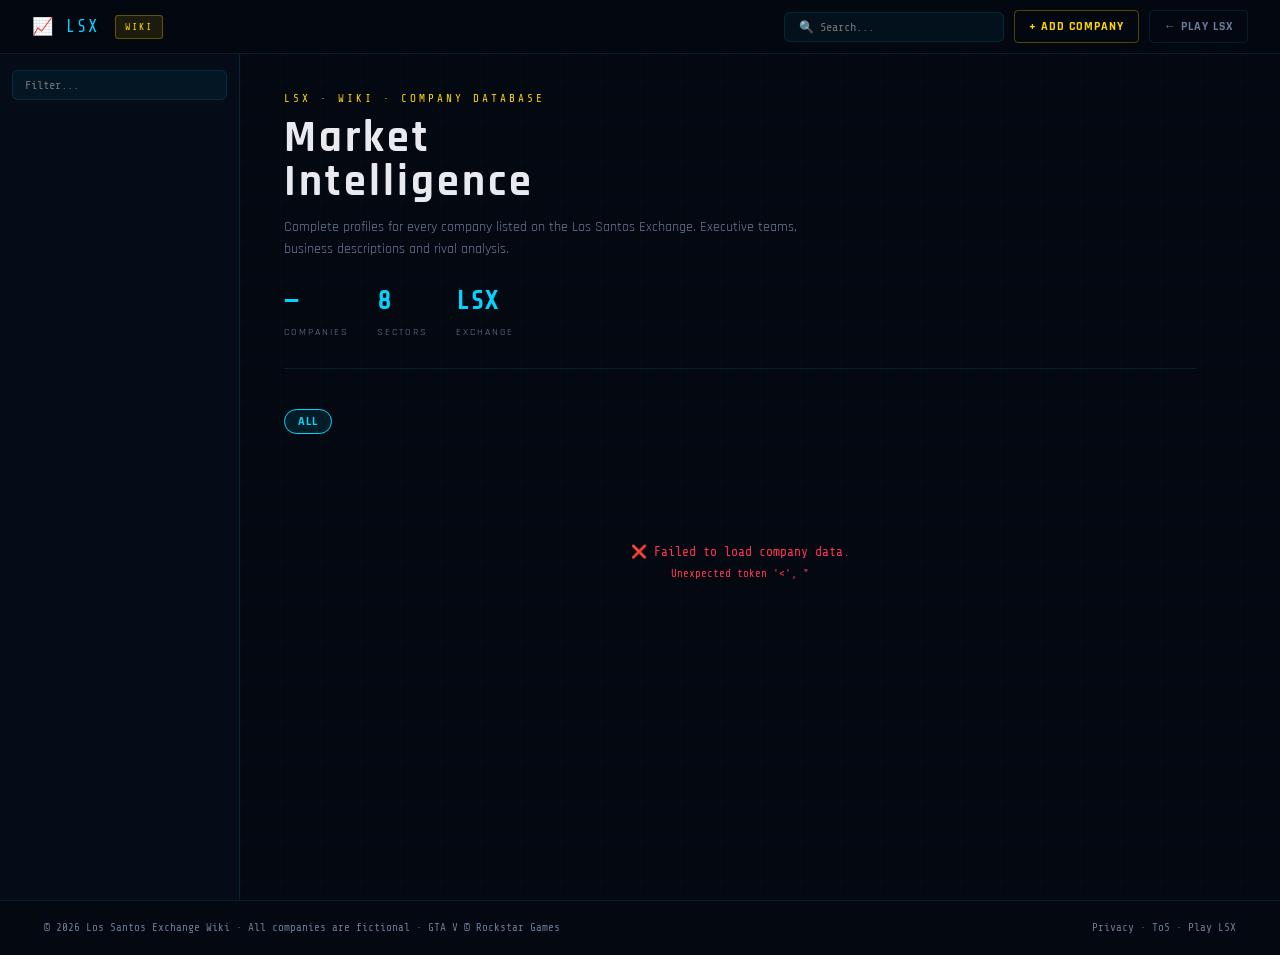
==== commit 1e5b59c4: "Complete fixes for wiki" ====
--- a/wiki/index.html
+++ b/wiki/index.html
@@ -6,8 +6,7 @@
   <title>LSX Wiki — Los Santos Exchange</title>
   <link rel="preconnect" href="https://fonts.googleapis.com">
   <link href="https://fonts.googleapis.com/css2?family=Rajdhani:wght@400;600;700&family=Share+Tech+Mono&display=swap" rel="stylesheet">
-  <link rel="shortcut icon" href="/wiki/assets/img/icon-512.ico" type="image/x-icon">
-  <link rel="stylesheet" href="/assets/css/style.css"/>
+  <link rel="stylesheet" href="wiki.css">
 </head>
 <body>
 
@@ -66,198 +65,6 @@
   <span><a href="https://los-santos-exchange.de/privacy.html">Privacy</a> · <a href="https://los-santos-exchange.de/tos.html">ToS</a> · <a href="https://los-santos-exchange.de">Play LSX</a></span>
 </footer>
 
-<script>
-const SECTOR_EMOJI = {FOOD:'🍔',FINANCE:'🏦',TECH:'💻',TRANSPORT:'🚗',RETAIL:'🛒',ENERGY:'⚡',PHARMA:'💊',MEDIA:'📻'};
-const SECTOR_ORDER = ['FOOD','FINANCE','TECH','TRANSPORT','RETAIL','ENERGY','PHARMA','MEDIA'];
-
-let allCompanies = [];
-let currentSector = 'ALL';
-let currentSearch = '';
-
-// ── Load all companies from JSON files ──────────────────
-async function loadCompanies() {
-  try {
-    // Load manifest first
-    const idxResp = await fetch('companies/index.json');
-    const tickers = await idxResp.json();
-
-    // Load all company JSONs in parallel
-    const results = await Promise.all(
-      tickers.map(t =>
-        fetch(`companies/${t}.json`)
-          .then(r => r.json())
-          .catch(() => null)
-      )
-    );
-
-    allCompanies = results.filter(r => r && r.ticker && r.name && r.sector);
-    init();
-  } catch(e) {
-    document.getElementById('cardList').innerHTML =
-      `<div class="loading" style="color:var(--red)">❌ Failed to load company data.<br><small>${e.message}</small></div>`;
-  }
-}
-
-function init() {
-  buildSectorBar();
-  buildCards();
-  buildNav();
-  document.getElementById('statCount').textContent = allCompanies.length;
-}
-
-// ── Sector Bar ───────────────────────────────────────────
-function buildSectorBar() {
-  const bar = document.getElementById('sectorBar');
-  const sectors = [...new Set(allCompanies.map(c => c.sector))].sort();
-  SECTOR_ORDER.forEach(s => {
-    if (!sectors.includes(s)) return;
-    const btn = document.createElement('button');
-    btn.className = 'sec-btn';
-    btn.dataset.sector = s;
-    btn.textContent = (SECTOR_EMOJI[s] || '') + ' ' + s;
-    btn.onclick = () => filterSector(s, btn);
-    bar.appendChild(btn);
-  });
-}
-
-function filterSector(sector, btn) {
-  currentSector = sector;
-  document.querySelectorAll('.sec-btn').forEach(b => b.classList.remove('active'));
-  btn.classList.add('active');
-  applyFilters();
-}
-
-// ── Build Cards ──────────────────────────────────────────
-function volText(v) {
-  if (v <= 0.022) return {label:'Very Low', pct: Math.round(v/0.065*100)};
-  if (v <= 0.030) return {label:'Low',      pct: Math.round(v/0.065*100)};
-  if (v <= 0.040) return {label:'Medium',   pct: Math.round(v/0.065*100)};
-  if (v <= 0.050) return {label:'High',     pct: Math.round(v/0.065*100)};
-  return                 {label:'Very High',pct: Math.round(v/0.065*100)};
-}
-
-function buildCards() {
-  const list = document.getElementById('cardList');
-  list.innerHTML = '';
-
-  // Sort by sector then name
-  const sorted = [...allCompanies].sort((a,b) =>
-    SECTOR_ORDER.indexOf(a.sector) - SECTOR_ORDER.indexOf(b.sector) ||
-    a.name.localeCompare(b.name)
-  );
-
-  sorted.forEach(c => {
-    const v = volText(c.vol);
-    const rival = allCompanies.find(x => x.ticker === c.rival);
-    const rivalHtml = rival
-      ? `<span class="rival-link" onclick="scrollTo('${c.rival}')">${c.rival} — ${rival.name}</span>`
-      : `<span style="color:var(--dim)">—</span>`;
-
-    const mgmtHtml = (c.executives||[]).map(e => `
-      <div class="mgmt-item">
-        <div class="mgmt-role">${e.role}</div>
-        <div class="mgmt-name">${e.name}</div>
-      </div>`).join('');
-
-    const card = document.createElement('div');
-    card.className = 'company-card';
-    card.id = 'card-' + c.ticker;
-    card.dataset.sector = c.sector;
-    card.dataset.search = (c.ticker + ' ' + c.name + ' ' + c.sector).toLowerCase();
-
-    card.innerHTML = `
-      <div class="card-top">
-        <div class="card-tl">
-          <div class="card-ticker-row">
-            <span class="card-ticker">${c.ticker}</span>
-            <span class="card-sector-badge badge-${c.sector}">${SECTOR_EMOJI[c.sector]||''} ${c.sector}</span>
-          </div>
-          <div class="card-name">${c.name}</div>
-          <div class="card-tagline">"${c.tagline}"</div>
-        </div>
-        <div class="card-price-box">
-          <div class="card-price">$${Number(c.basePrice).toFixed(2)}</div>
-          <div class="card-price-lbl">BASE PRICE</div>
-          <div class="vol-indicator">Vol: ${v.label} (${v.pct}%)</div>
-        </div>
-      </div>
-      <p class="card-desc">${c.desc}</p>
-      <div class="card-mgmt">${mgmtHtml}</div>
-      <div class="card-stats">
-        <div class="card-stat"><div class="stat-val">${c.founded||'—'}</div><div class="stat-lbl">Founded</div></div>
-        <div class="card-stat"><div class="stat-val">${c.employees||'—'}</div><div class="stat-lbl">Employees</div></div>
-        <div class="card-stat"><div class="stat-val" style="font-size:11px;line-height:1.4">${c.hq||'—'}</div><div class="stat-lbl">HQ</div></div>
-        <div class="card-stat"><div class="stat-val" style="font-size:12px">${rivalHtml}</div><div class="stat-lbl">Main Rival</div></div>
-      </div>`;
-
-    list.appendChild(card);
-  });
-}
-
-function scrollTo(ticker) {
-  const el = document.getElementById('card-' + ticker);
-  if (el) el.scrollIntoView({behavior:'smooth', block:'start'});
-}
-
-// ── Nav ──────────────────────────────────────────────────
-function buildNav(filter='') {
-  const nav = document.getElementById('navList');
-  nav.innerHTML = '';
-  const grouped = {};
-  allCompanies.forEach(c => {
-    if (filter && !c.ticker.toLowerCase().includes(filter) && !c.name.toLowerCase().includes(filter)) return;
-    if (!grouped[c.sector]) grouped[c.sector] = [];
-    grouped[c.sector].push(c);
-  });
-  SECTOR_ORDER.forEach(sector => {
-    const list = grouped[sector];
-    if (!list?.length) return;
-    const lbl = document.createElement('div');
-    lbl.className = 'nav-sector-label';
-    lbl.textContent = (SECTOR_EMOJI[sector]||'') + ' ' + sector;
-    nav.appendChild(lbl);
-    list.sort((a,b) => a.name.localeCompare(b.name)).forEach(c => {
-      const item = document.createElement('div');
-      item.className = 'nav-item';
-      item.dataset.ticker = c.ticker;
-      item.innerHTML = `<span class="nav-ticker">${c.ticker}</span><span class="nav-name">${c.name}</span>`;
-      item.onclick = () => {
-        document.querySelectorAll('.nav-item').forEach(i=>i.classList.remove('active'));
-        item.classList.add('active');
-        scrollTo(c.ticker);
-      };
-      nav.appendChild(item);
-    });
-  });
-}
-
-// ── Filters ──────────────────────────────────────────────
-function applyFilters() {
-  let visible = 0;
-  document.querySelectorAll('.company-card').forEach(card => {
-    const sectorOk = currentSector === 'ALL' || card.dataset.sector === currentSector;
-    const searchOk = !currentSearch || card.dataset.search.includes(currentSearch);
-    const show = sectorOk && searchOk;
-    card.classList.toggle('hidden', !show);
-    if (show) visible++;
-  });
-  document.getElementById('statCount').textContent = visible;
-  document.getElementById('noResults').style.display = visible === 0 ? 'block' : 'none';
-}
-
-// ── Search ───────────────────────────────────────────────
-document.getElementById('globalSearch').addEventListener('input', e => {
-  currentSearch = e.target.value.toLowerCase().trim();
-  document.getElementById('navSearch').value = e.target.value;
-  applyFilters();
-  buildNav(currentSearch);
-});
-document.getElementById('navSearch').addEventListener('input', e => {
-  buildNav(e.target.value.toLowerCase().trim());
-});
-
-// ── Boot ─────────────────────────────────────────────────
-loadCompanies();
-</script>
+<script src="wiki.js"></script>
 </body>
 </html>
--- a/wiki/wiki.css
+++ b/wiki/wiki.css
@@ -0,0 +1,117 @@
+:root {
+      --bg:#040810; --panel:#080f1e; --panel2:#0d1628;
+      --border:rgba(0,212,255,0.12); --accent:#00d4ff;
+      --green:#00ff88; --red:#ff3355; --gold:#ffd700;
+      --text:#e8eaf0; --dim:#6b7a99;
+      --font:'Rajdhani',sans-serif; --mono:'Share Tech Mono',monospace;
+    }
+    *{box-sizing:border-box;margin:0;padding:0}
+    body{background:var(--bg);color:var(--text);font-family:var(--font);font-size:15px;line-height:1.6;min-height:100vh}
+    body::before{content:'';position:fixed;inset:0;background-image:linear-gradient(rgba(0,212,255,0.025) 1px,transparent 1px),linear-gradient(90deg,rgba(0,212,255,0.025) 1px,transparent 1px);background-size:40px 40px;pointer-events:none;z-index:0}
+
+    /* ── Header ── */
+    header{position:sticky;top:0;z-index:200;background:rgba(4,8,16,0.96);backdrop-filter:blur(16px);border-bottom:1px solid var(--border);padding:0 32px;display:flex;align-items:center;justify-content:space-between;height:54px}
+    .header-left{display:flex;align-items:center;gap:16px}
+    .logo{font-family:var(--mono);font-size:17px;color:var(--accent);letter-spacing:2px;text-decoration:none}
+    .wiki-badge{background:rgba(255,215,0,0.1);border:1px solid rgba(255,215,0,0.3);color:var(--gold);font-family:var(--mono);font-size:10px;letter-spacing:2px;padding:3px 9px;border-radius:3px}
+    .header-right{display:flex;align-items:center;gap:10px}
+    .hdr-search{background:rgba(0,212,255,0.05);border:1px solid var(--border);border-radius:6px;padding:7px 14px;color:var(--text);font-family:var(--mono);font-size:12px;outline:none;width:220px;transition:border-color .2s}
+    .hdr-search:focus{border-color:rgba(0,212,255,0.4)}
+    .btn-link{font-family:var(--font);font-weight:700;font-size:12px;letter-spacing:1px;color:var(--dim);text-decoration:none;border:1px solid var(--border);padding:6px 14px;border-radius:4px;transition:all .2s;text-transform:uppercase;cursor:pointer;background:none}
+    .btn-link:hover{color:var(--accent);border-color:var(--accent)}
+    .btn-gold{border-color:rgba(255,215,0,0.3);color:var(--gold)}
+    .btn-gold:hover{border-color:var(--gold);color:var(--gold);background:rgba(255,215,0,0.05)}
+
+    /* ── Layout ── */
+    .layout{position:relative;z-index:1;display:grid;grid-template-columns:240px 1fr;min-height:calc(100vh - 54px)}
+    nav{position:sticky;top:54px;height:calc(100vh - 54px);overflow-y:auto;border-right:1px solid var(--border);background:rgba(8,15,30,0.6);padding:16px 0}
+    nav::-webkit-scrollbar{width:3px}
+    nav::-webkit-scrollbar-thumb{background:var(--border);border-radius:2px}
+    .nav-search{margin:0 12px 14px;padding:7px 12px;background:rgba(0,212,255,0.05);border:1px solid var(--border);border-radius:6px;color:var(--text);font-family:var(--mono);font-size:12px;width:calc(100% - 24px);outline:none}
+    .nav-search:focus{border-color:rgba(0,212,255,0.4)}
+    .nav-sector-label{padding:8px 12px 4px;font-family:var(--mono);font-size:10px;letter-spacing:2px;color:var(--dim);text-transform:uppercase;margin-top:6px}
+    .nav-item{display:flex;align-items:center;gap:8px;padding:5px 12px;cursor:pointer;border-left:2px solid transparent;transition:background .15s}
+    .nav-item:hover{background:rgba(0,212,255,0.05)}
+    .nav-item.active{background:rgba(0,212,255,0.08);border-left-color:var(--accent)}
+    .nav-ticker{font-family:var(--mono);font-size:11px;color:var(--accent);min-width:50px}
+    .nav-name{color:var(--dim);font-size:12px;overflow:hidden;text-overflow:ellipsis;white-space:nowrap}
+
+    /* ── Main ── */
+    main{padding:36px 44px;max-width:1000px}
+
+    /* ── Hero ── */
+    .hero{margin-bottom:40px;padding-bottom:28px;border-bottom:1px solid var(--border)}
+    .hero-tag{font-family:var(--mono);font-size:11px;letter-spacing:3px;color:var(--gold);margin-bottom:8px}
+    .hero h1{font-size:44px;font-weight:700;letter-spacing:3px;line-height:1;margin-bottom:12px}
+    .hero p{color:var(--dim);font-size:14px;max-width:560px}
+    .hero-stats{display:flex;gap:28px;margin-top:20px}
+    .hero-stat-val{font-family:var(--mono);font-size:26px;color:var(--accent);font-weight:700}
+    .hero-stat-lbl{font-size:10px;letter-spacing:2px;color:var(--dim);text-transform:uppercase;margin-top:2px}
+
+    /* ── Sector bar ── */
+    .sector-bar{display:flex;gap:6px;flex-wrap:wrap;margin-bottom:28px}
+    .sec-btn{padding:4px 13px;background:transparent;border:1px solid var(--border);border-radius:20px;color:var(--dim);font-family:var(--font);font-weight:700;font-size:12px;letter-spacing:1px;cursor:pointer;transition:all .2s;text-transform:uppercase}
+    .sec-btn:hover{border-color:rgba(0,212,255,0.4);color:var(--text)}
+    .sec-btn.active{background:rgba(0,212,255,0.1);border-color:var(--accent);color:var(--accent)}
+
+    /* ── Loading ── */
+    .loading{text-align:center;padding:80px;color:var(--dim);font-family:var(--mono);font-size:13px}
+    .spinner{width:32px;height:32px;border:2px solid var(--border);border-top-color:var(--accent);border-radius:50%;animation:spin .8s linear infinite;margin:0 auto 16px}
+    @keyframes spin{to{transform:rotate(360deg)}}
+    .no-results{text-align:center;padding:60px;color:var(--dim);font-family:var(--mono);font-size:13px;display:none}
+
+    /* ── Company Card ── */
+    .company-card{background:var(--panel);border:1px solid var(--border);border-radius:10px;padding:24px 28px;margin-bottom:18px;position:relative;overflow:hidden;transition:border-color .2s;scroll-margin-top:74px}
+    .company-card:hover{border-color:rgba(0,212,255,0.22)}
+    .company-card::before{content:'';position:absolute;top:0;left:0;width:100%;height:3px}
+    .company-card[data-sector="FOOD"]::before      {background:linear-gradient(90deg,#ff9800,transparent)}
+    .company-card[data-sector="FINANCE"]::before   {background:linear-gradient(90deg,#00ff88,transparent)}
+    .company-card[data-sector="TECH"]::before      {background:linear-gradient(90deg,#00d4ff,transparent)}
+    .company-card[data-sector="TRANSPORT"]::before {background:linear-gradient(90deg,#aa88ff,transparent)}
+    .company-card[data-sector="RETAIL"]::before    {background:linear-gradient(90deg,#ff3355,transparent)}
+    .company-card[data-sector="ENERGY"]::before    {background:linear-gradient(90deg,#ffd700,transparent)}
+    .company-card[data-sector="PHARMA"]::before    {background:linear-gradient(90deg,#00ffcc,transparent)}
+    .company-card[data-sector="MEDIA"]::before     {background:linear-gradient(90deg,#ff66aa,transparent)}
+    .company-card.hidden{display:none}
+
+    .card-top{display:flex;align-items:flex-start;justify-content:space-between;gap:14px;margin-bottom:14px}
+    .card-tl{}
+    .card-ticker-row{display:flex;align-items:center;gap:10px;margin-bottom:3px}
+    .card-ticker{font-family:var(--mono);font-size:21px;font-weight:700;color:var(--accent)}
+    .card-sector-badge{font-size:10px;font-weight:700;letter-spacing:1.5px;padding:3px 8px;border-radius:3px;text-transform:uppercase}
+    .badge-FOOD      {background:rgba(255,152,0,.12);color:#ff9800;border:1px solid rgba(255,152,0,.3)}
+    .badge-FINANCE   {background:rgba(0,255,136,.10);color:#00ff88;border:1px solid rgba(0,255,136,.3)}
+    .badge-TECH      {background:rgba(0,212,255,.10);color:#00d4ff;border:1px solid rgba(0,212,255,.3)}
+    .badge-TRANSPORT {background:rgba(170,136,255,.10);color:#aa88ff;border:1px solid rgba(170,136,255,.3)}
+    .badge-RETAIL    {background:rgba(255,51,85,.10);color:#ff3355;border:1px solid rgba(255,51,85,.3)}
+    .badge-ENERGY    {background:rgba(255,215,0,.10);color:#ffd700;border:1px solid rgba(255,215,0,.3)}
+    .badge-PHARMA    {background:rgba(0,255,204,.10);color:#00ffcc;border:1px solid rgba(0,255,204,.3)}
+    .badge-MEDIA     {background:rgba(255,102,170,.10);color:#ff66aa;border:1px solid rgba(255,102,170,.3)}
+    .card-name{font-size:22px;font-weight:700;color:var(--text)}
+    .card-tagline{font-size:13px;color:var(--dim);font-style:italic;margin-top:2px}
+    .card-price-box{text-align:right;background:rgba(0,212,255,0.04);border:1px solid var(--border);border-radius:8px;padding:10px 16px;min-width:120px;flex-shrink:0}
+    .card-price{font-family:var(--mono);font-size:20px;color:var(--green);font-weight:700}
+    .card-price-lbl{font-size:10px;letter-spacing:1px;color:var(--dim);margin-top:2px}
+    .vol-indicator{margin-top:6px;font-size:10px;color:var(--dim)}
+
+    .card-desc{color:var(--dim);font-size:14px;line-height:1.7;margin-bottom:18px}
+
+    .card-mgmt{display:grid;grid-template-columns:repeat(auto-fill,minmax(190px,1fr));gap:8px;margin-bottom:18px}
+    .mgmt-item{background:var(--panel2);border:1px solid var(--border);border-radius:6px;padding:9px 13px}
+    .mgmt-role{font-family:var(--mono);font-size:10px;letter-spacing:1px;color:var(--dim)}
+    .mgmt-name{font-size:13px;font-weight:700;color:var(--text);margin-top:2px}
+
+    .card-stats{display:flex;gap:0;background:var(--panel2);border:1px solid var(--border);border-radius:8px;overflow:hidden}
+    .card-stat{flex:1;padding:10px 14px;border-right:1px solid var(--border);text-align:center}
+    .card-stat:last-child{border-right:none}
+    .stat-val{font-family:var(--mono);font-size:13px;color:var(--text);font-weight:700}
+    .stat-lbl{font-size:10px;letter-spacing:1px;color:var(--dim);margin-top:2px;text-transform:uppercase}
+    .rival-link{color:var(--accent);cursor:pointer;text-decoration:underline}
+    .rival-link:hover{color:var(--gold)}
+
+    /* footer */
+    footer{position:relative;z-index:1;border-top:1px solid var(--border);padding:18px 44px;display:flex;align-items:center;justify-content:space-between;font-family:var(--mono);font-size:11px;color:var(--dim)}
+    footer a{color:var(--dim);text-decoration:none}
+    footer a:hover{color:var(--accent)}
+
+    @media(max-width:860px){.layout{grid-template-columns:1fr}nav{display:none}main{padding:20px 16px}}
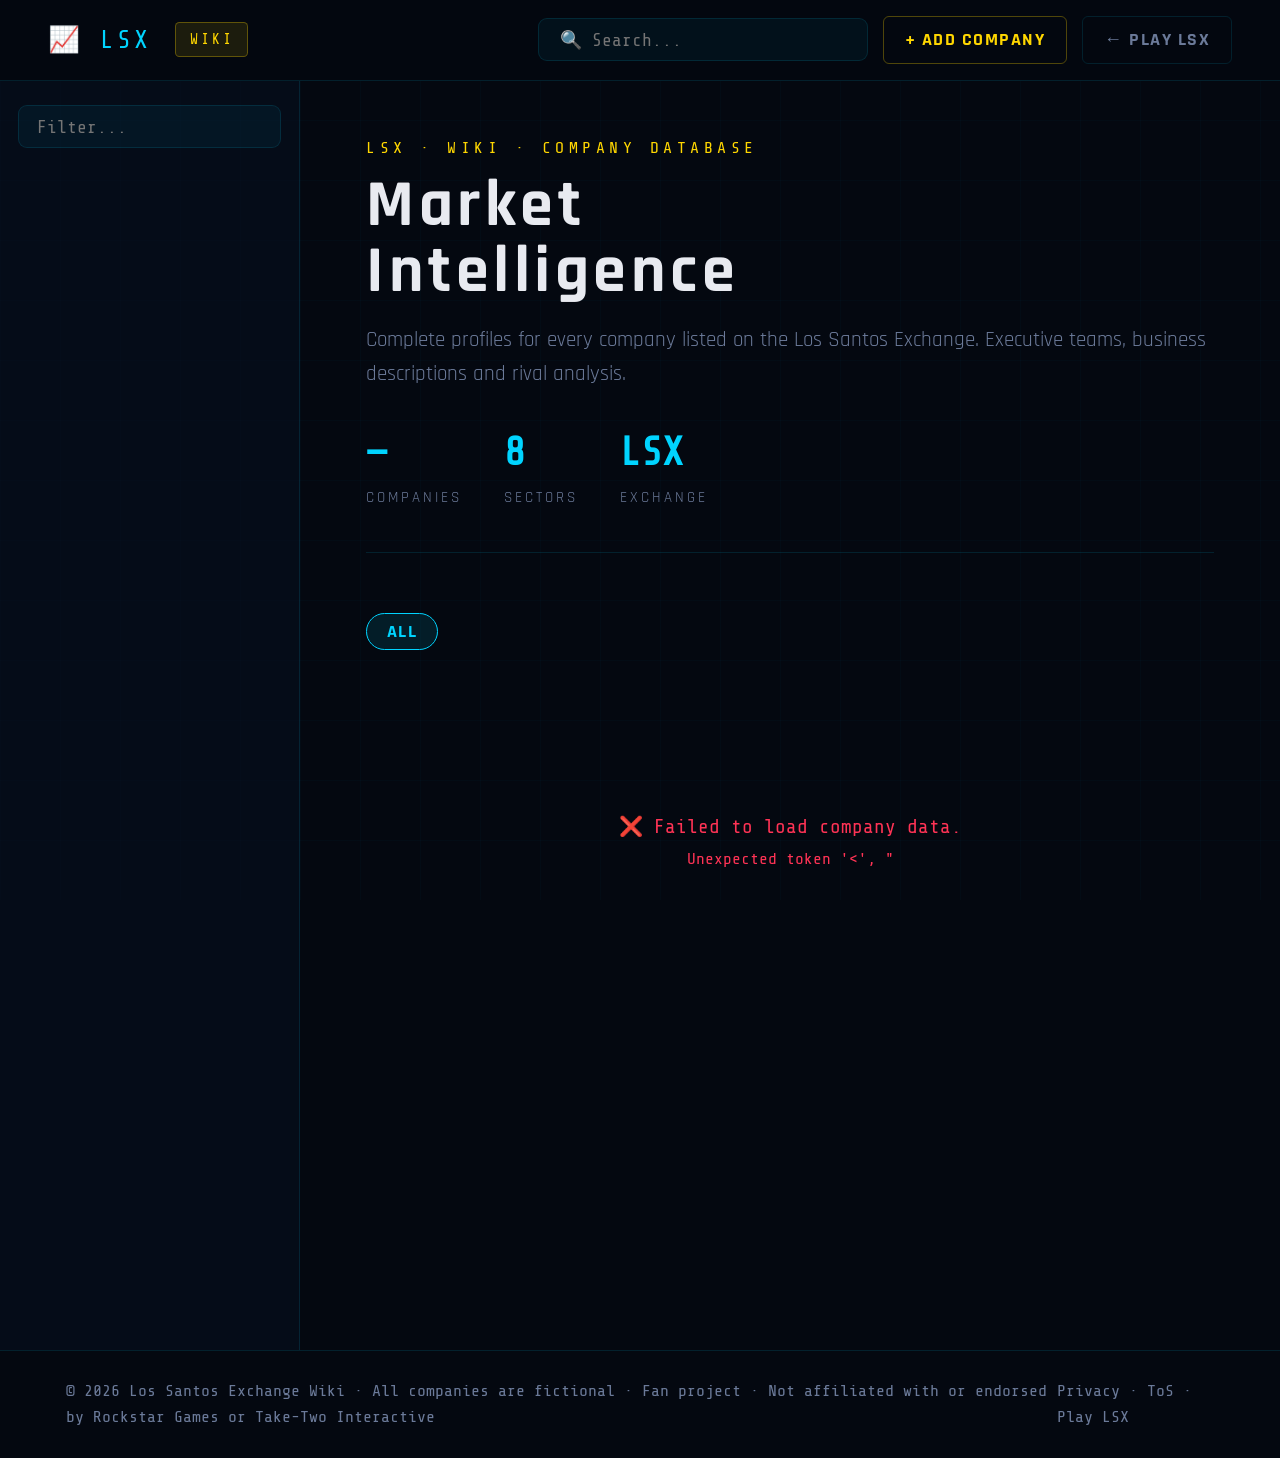
==== commit 8a62ee7f: "Wiki Update" ====
--- a/wiki/index.html
+++ b/wiki/index.html
@@ -61,7 +61,7 @@
 </div>
 
 <footer>
-  <span>© 2026 Los Santos Exchange Wiki · All companies are fictional · GTA V © Rockstar Games</span>
+  <span>© 2026 Los Santos Exchange Wiki · All companies are fictional · Fan project · Not affiliated with or endorsed by Rockstar Games or Take-Two Interactive</span>
   <span><a href="https://los-santos-exchange.de/privacy.html">Privacy</a> · <a href="https://los-santos-exchange.de/tos.html">ToS</a> · <a href="https://los-santos-exchange.de">Play LSX</a></span>
 </footer>
 
--- a/wiki/wiki.css
+++ b/wiki/wiki.css
@@ -114,4 +114,99 @@
     footer a{color:var(--dim);text-decoration:none}
     footer a:hover{color:var(--accent)}
 
-    @media(max-width:860px){.layout{grid-template-columns:1fr}nav{display:none}main{padding:20px 16px}}+    @media(max-width:860px){.layout{grid-template-columns:1fr}nav{display:none}main{padding:20px 16px}}
+/* ── Financials ───────────────────────────────────────── */
+.card-financials {
+  display: flex;
+  flex-wrap: wrap;
+  gap: 0;
+  background: rgba(0,212,255,0.03);
+  border: 1px solid var(--border);
+  border-radius: 8px;
+  overflow: hidden;
+  margin-bottom: 16px;
+}
+.fin-item {
+  flex: 1;
+  min-width: 100px;
+  display: flex;
+  flex-direction: column;
+  padding: 10px 16px;
+  border-right: 1px solid var(--border);
+}
+.fin-item:last-child { border-right: none; }
+.fin-lbl {
+  font-family: var(--mono);
+  font-size: 9px;
+  letter-spacing: 1.5px;
+  color: var(--dim);
+  text-transform: uppercase;
+  margin-bottom: 4px;
+}
+.fin-val {
+  font-family: var(--mono);
+  font-size: 14px;
+  font-weight: 700;
+  color: var(--text);
+}
+.fin-val.yield { color: var(--green); }
+.fin-val.pos   { color: var(--green); }
+.fin-val.neg   { color: var(--red); }
+
+/* ── History Timeline ─────────────────────────────────── */
+.card-history {
+  margin-top: 16px;
+  border-top: 1px solid var(--border);
+  padding-top: 16px;
+}
+.history-title {
+  font-family: var(--mono);
+  font-size: 10px;
+  letter-spacing: 2px;
+  color: var(--dim);
+  text-transform: uppercase;
+  margin-bottom: 12px;
+}
+.history-item {
+  display: flex;
+  gap: 16px;
+  align-items: flex-start;
+  padding: 6px 0;
+  border-bottom: 1px solid rgba(255,255,255,0.03);
+  font-size: 13px;
+}
+.history-item:last-child { border-bottom: none; }
+.history-year {
+  font-family: var(--mono);
+  font-size: 12px;
+  color: var(--gold);
+  min-width: 36px;
+  font-weight: 700;
+}
+.history-event { color: var(--dim); line-height: 1.5; }
+
+/* ── Scale 150% ─────────────────────────────────────── */
+html { zoom: 1.5; }
+
+/* ── Fix: Rechte Seite nav-items klickbar ───────────── */
+/* Das layout war 240px + 1fr — bei 150% zoom wird die
+   nav Sidebar zu schmal und überlappt main content.
+   Fix: pointer-events explizit setzen + z-index */
+nav { 
+  position: sticky; 
+  z-index: 10;
+  pointer-events: all;
+}
+nav .nav-item { 
+  pointer-events: all;
+  cursor: pointer;
+}
+/* Main content bekommt overflow-x: hidden damit keine
+   horizontale Scrollbar durch zoom entsteht */
+main { overflow-x: hidden; }
+body { overflow-x: hidden; }
+
+/* Bei 150% zoom: layout anpassen */
+.layout {
+  grid-template-columns: 200px 1fr;
+}
